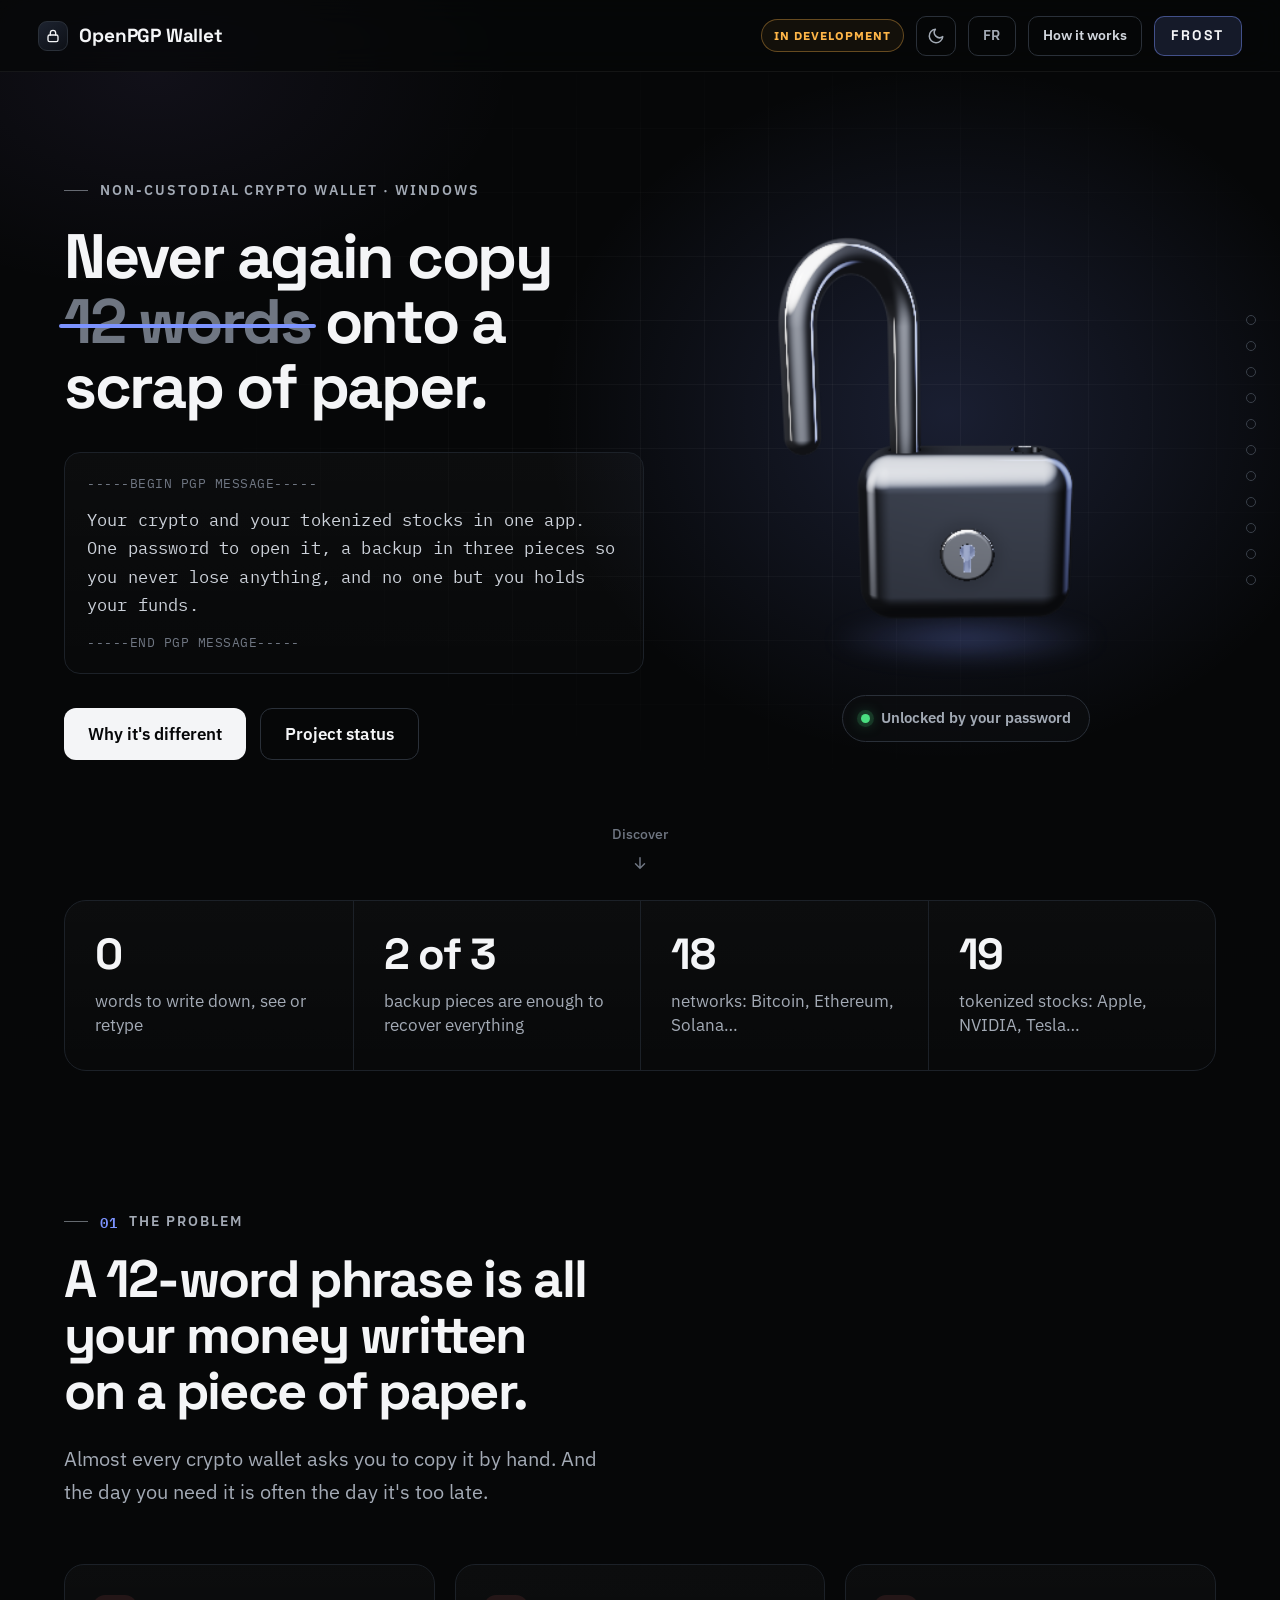
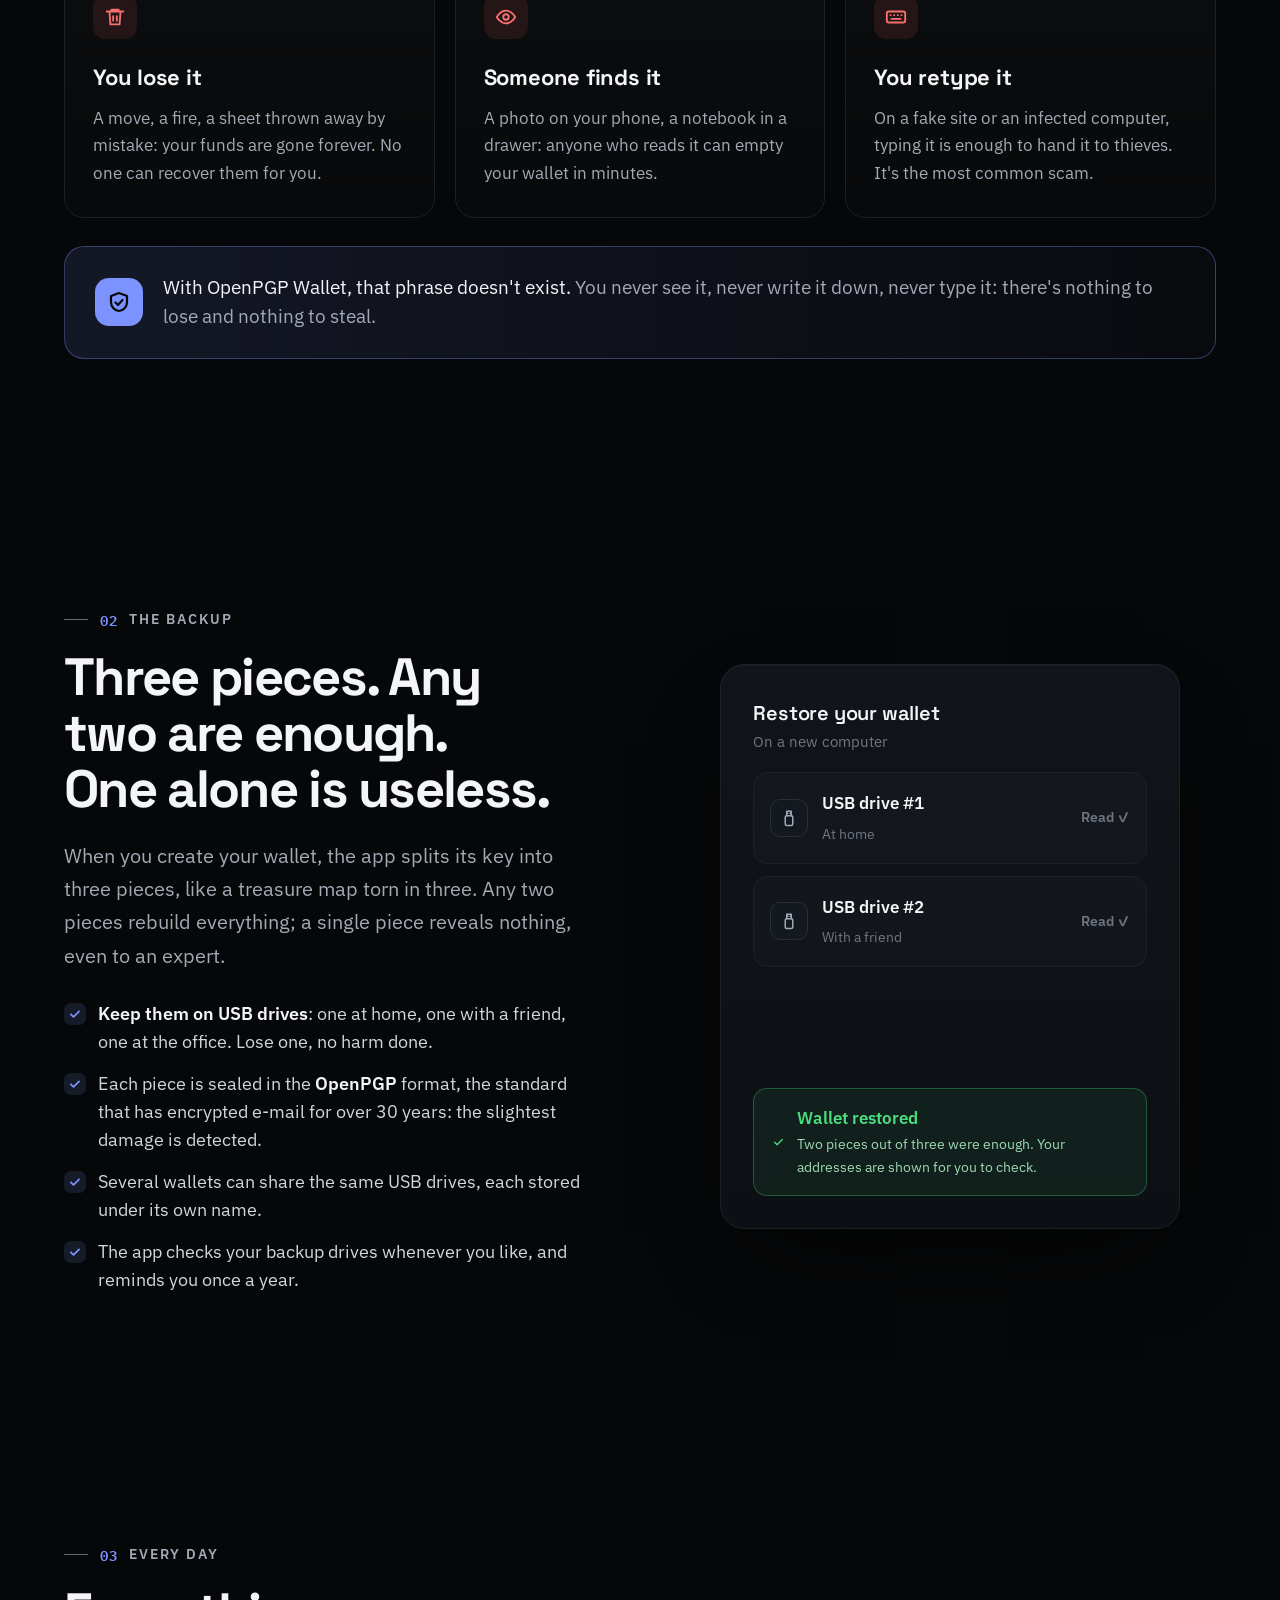
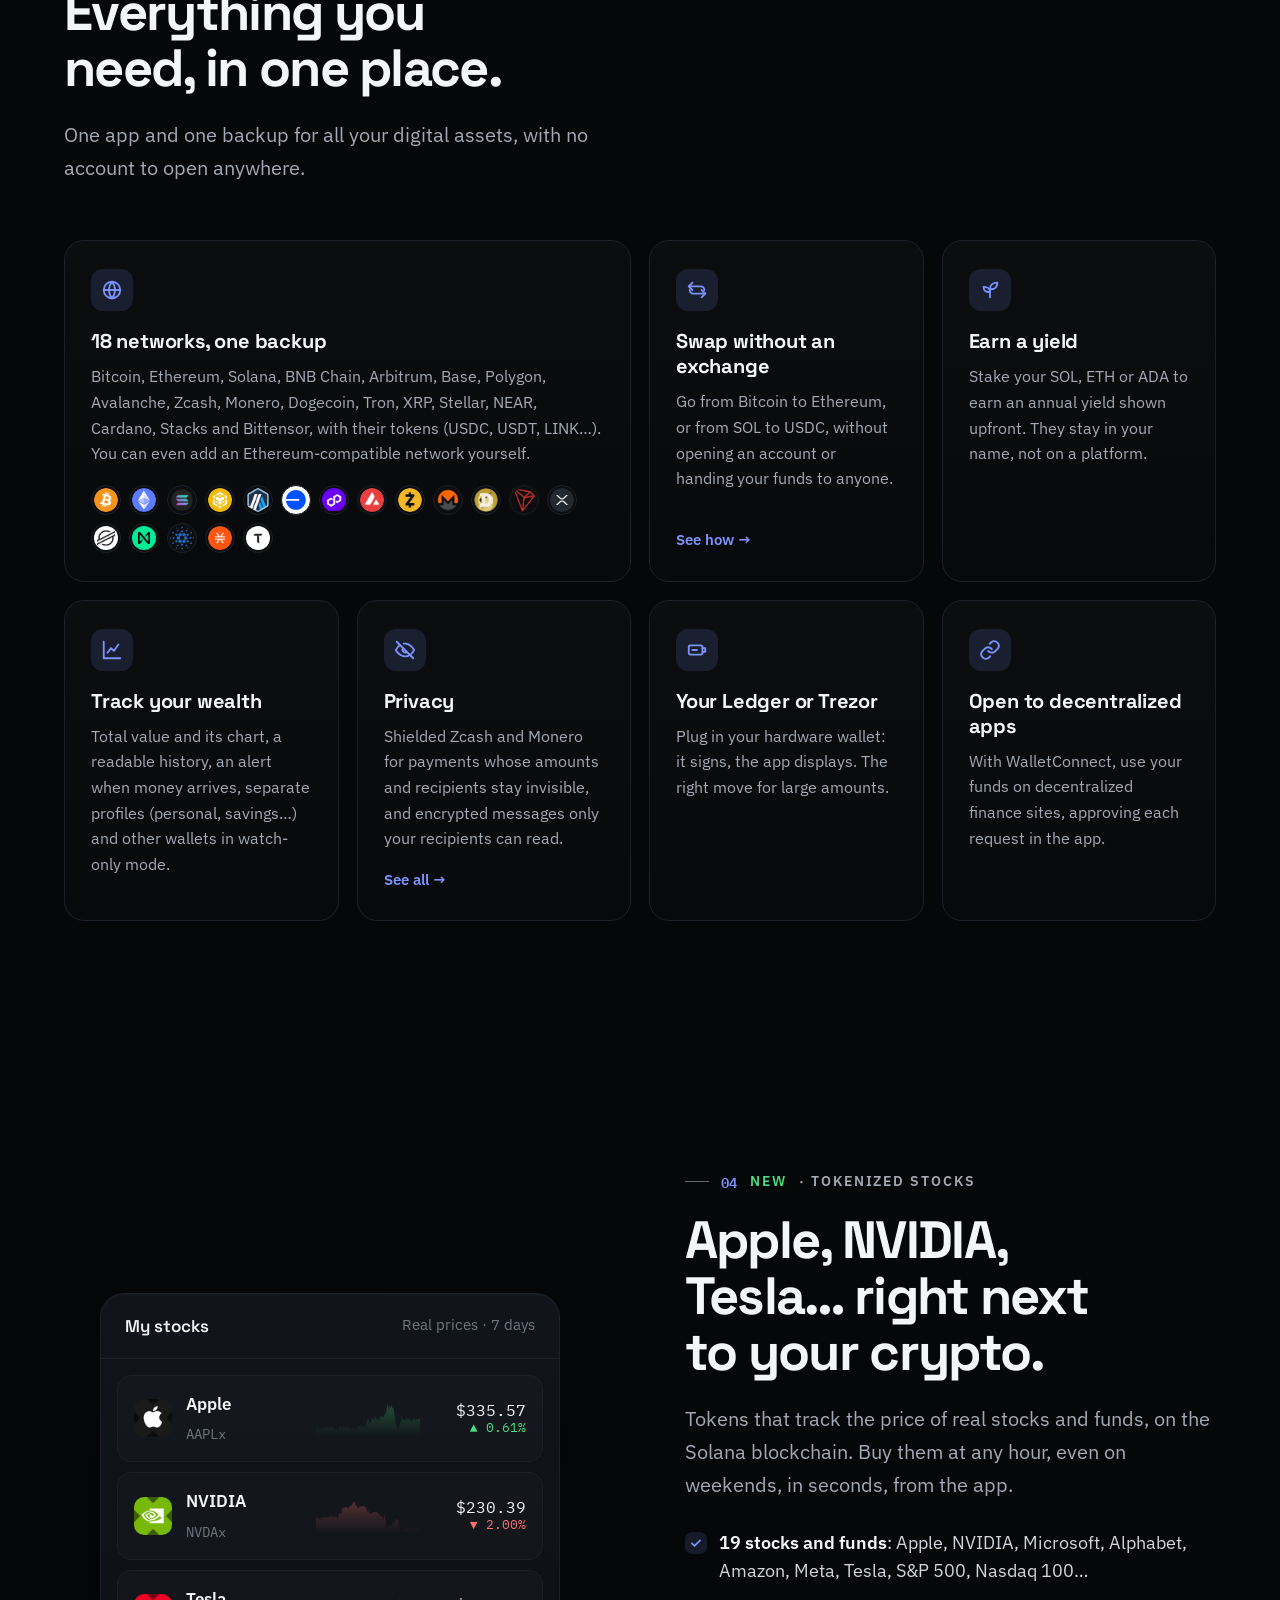
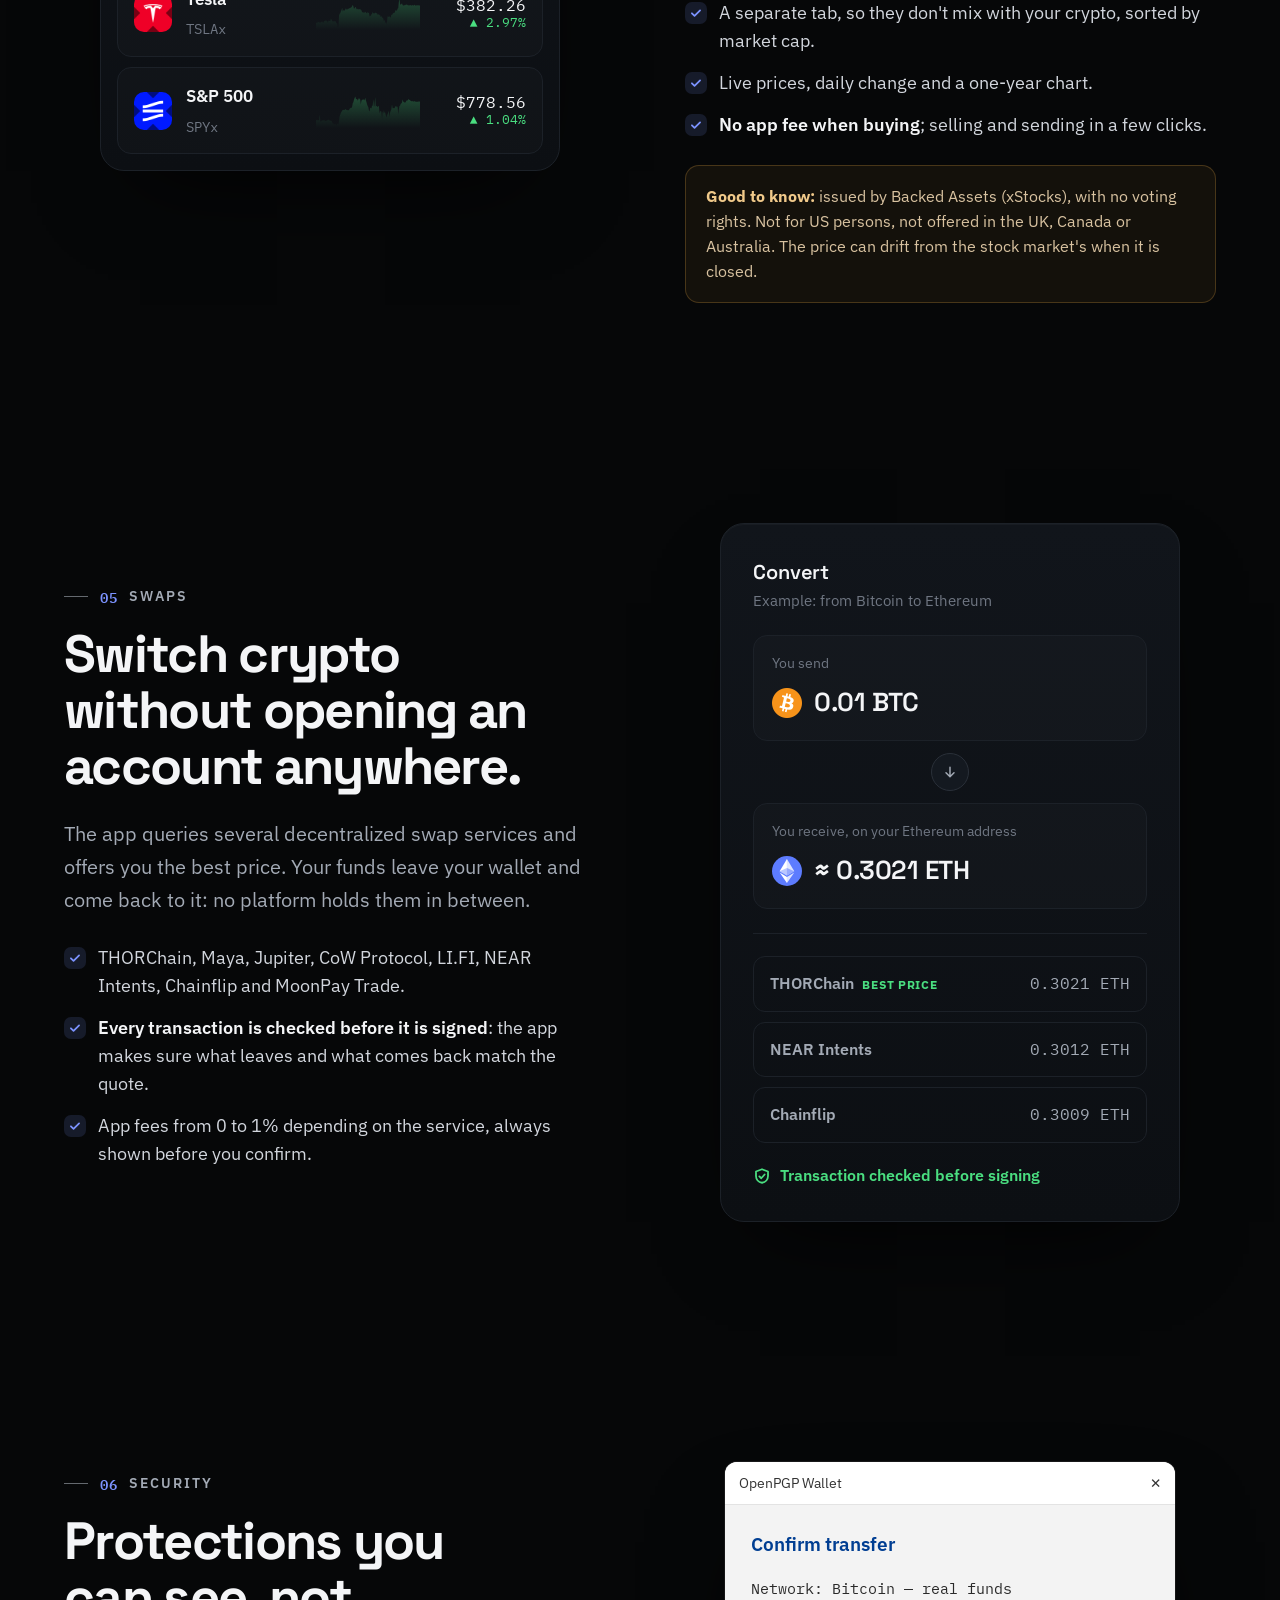
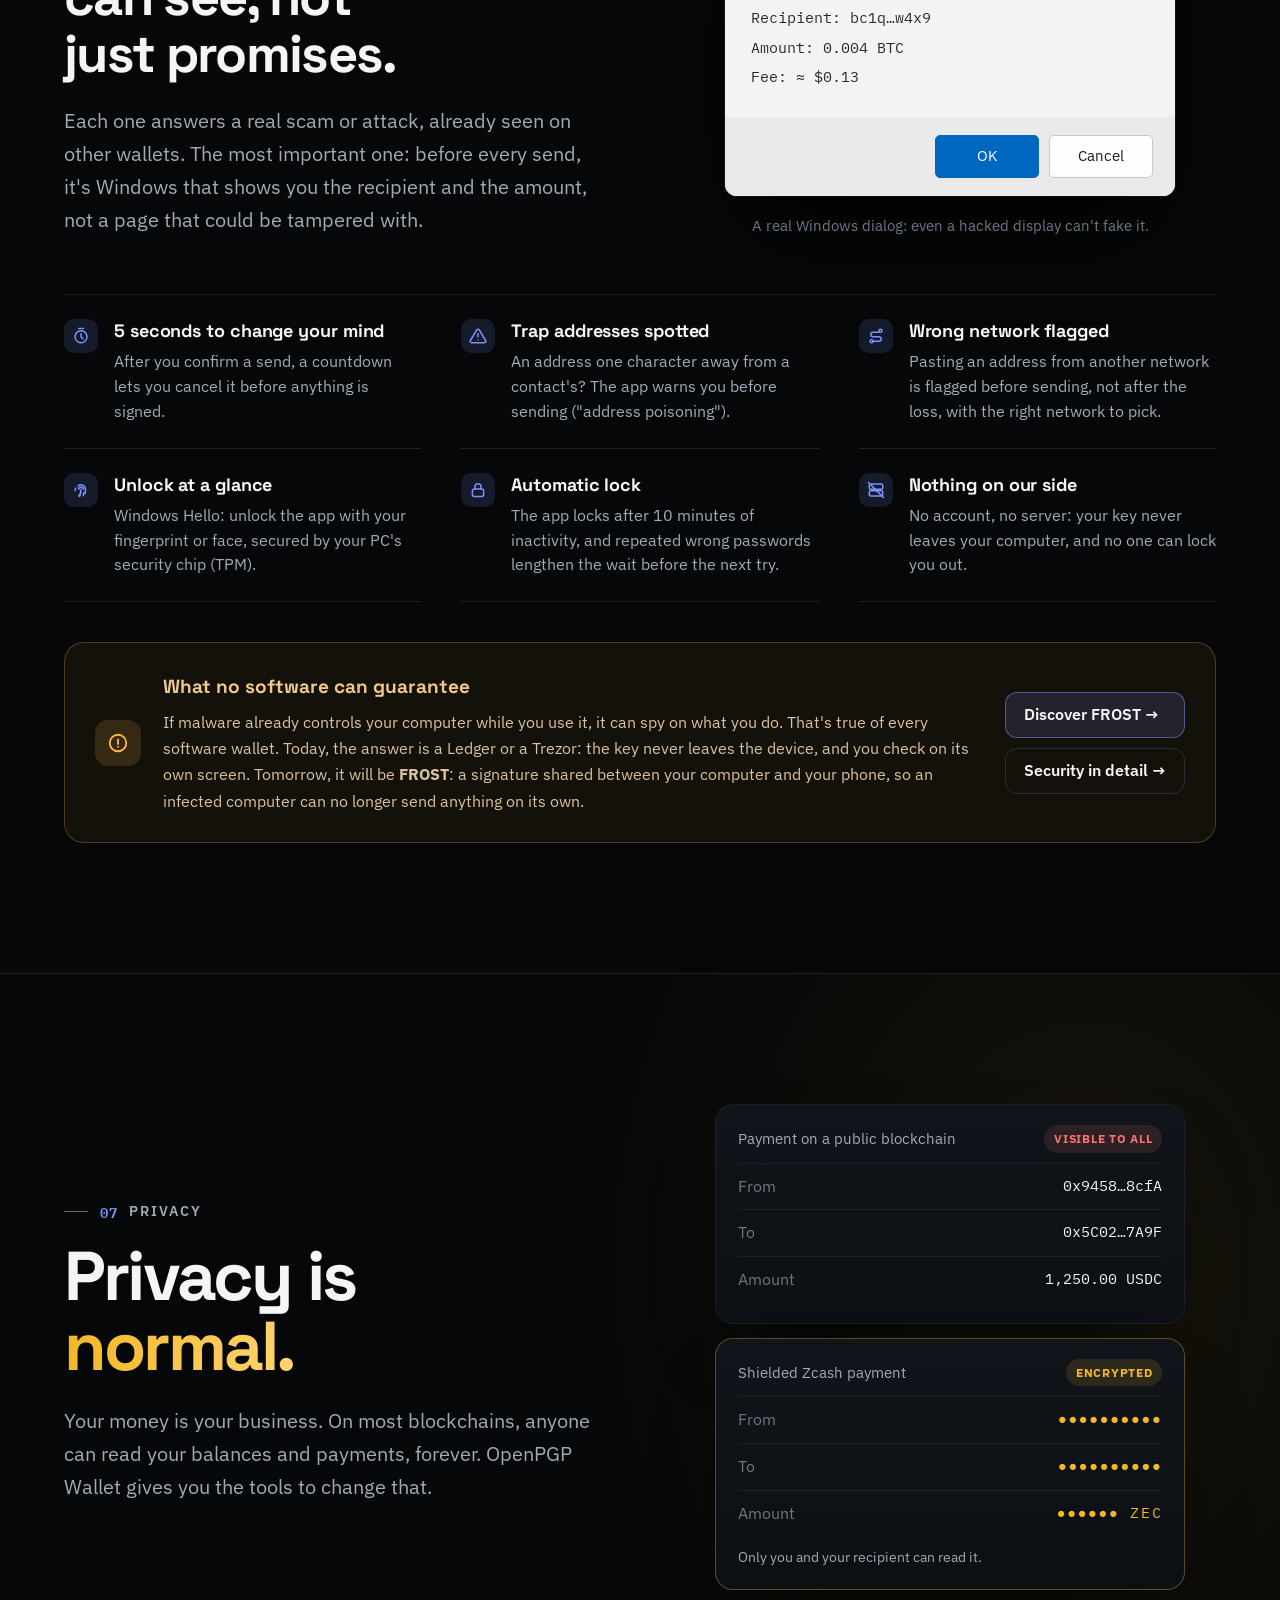
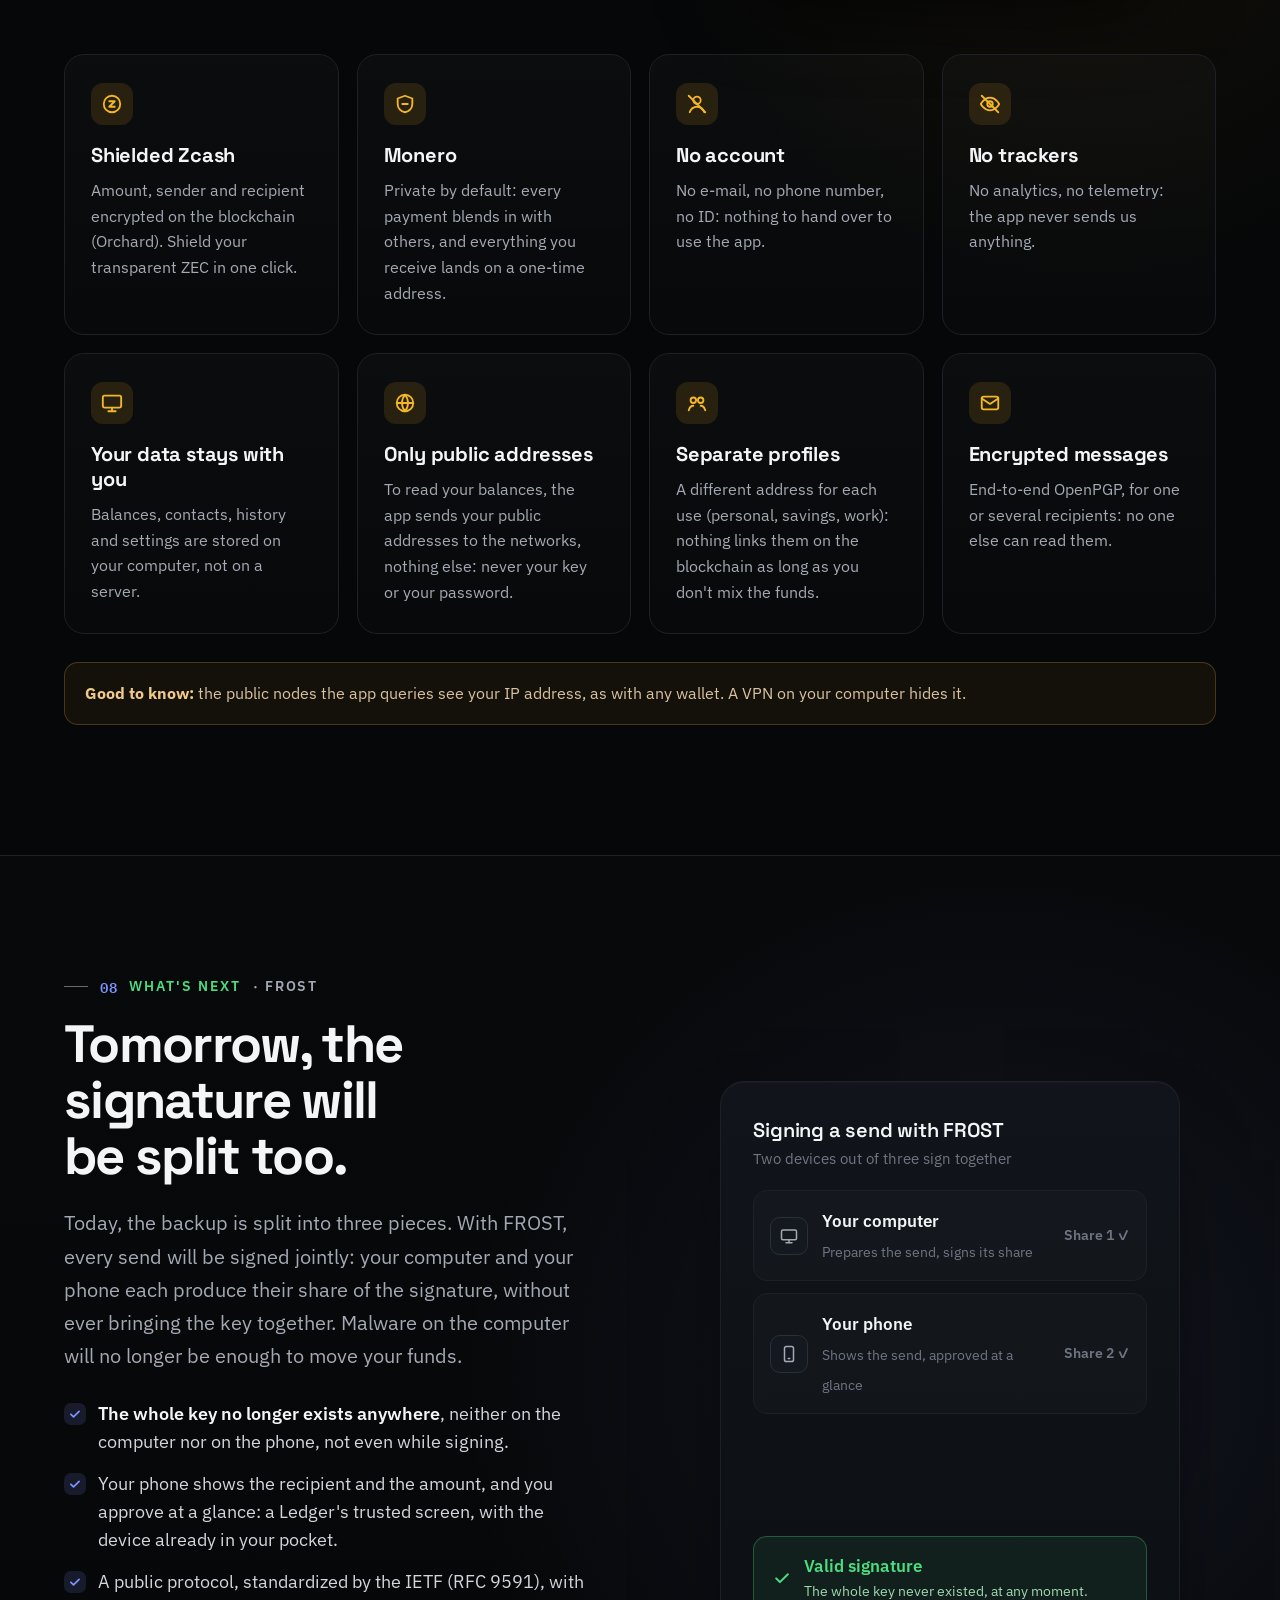
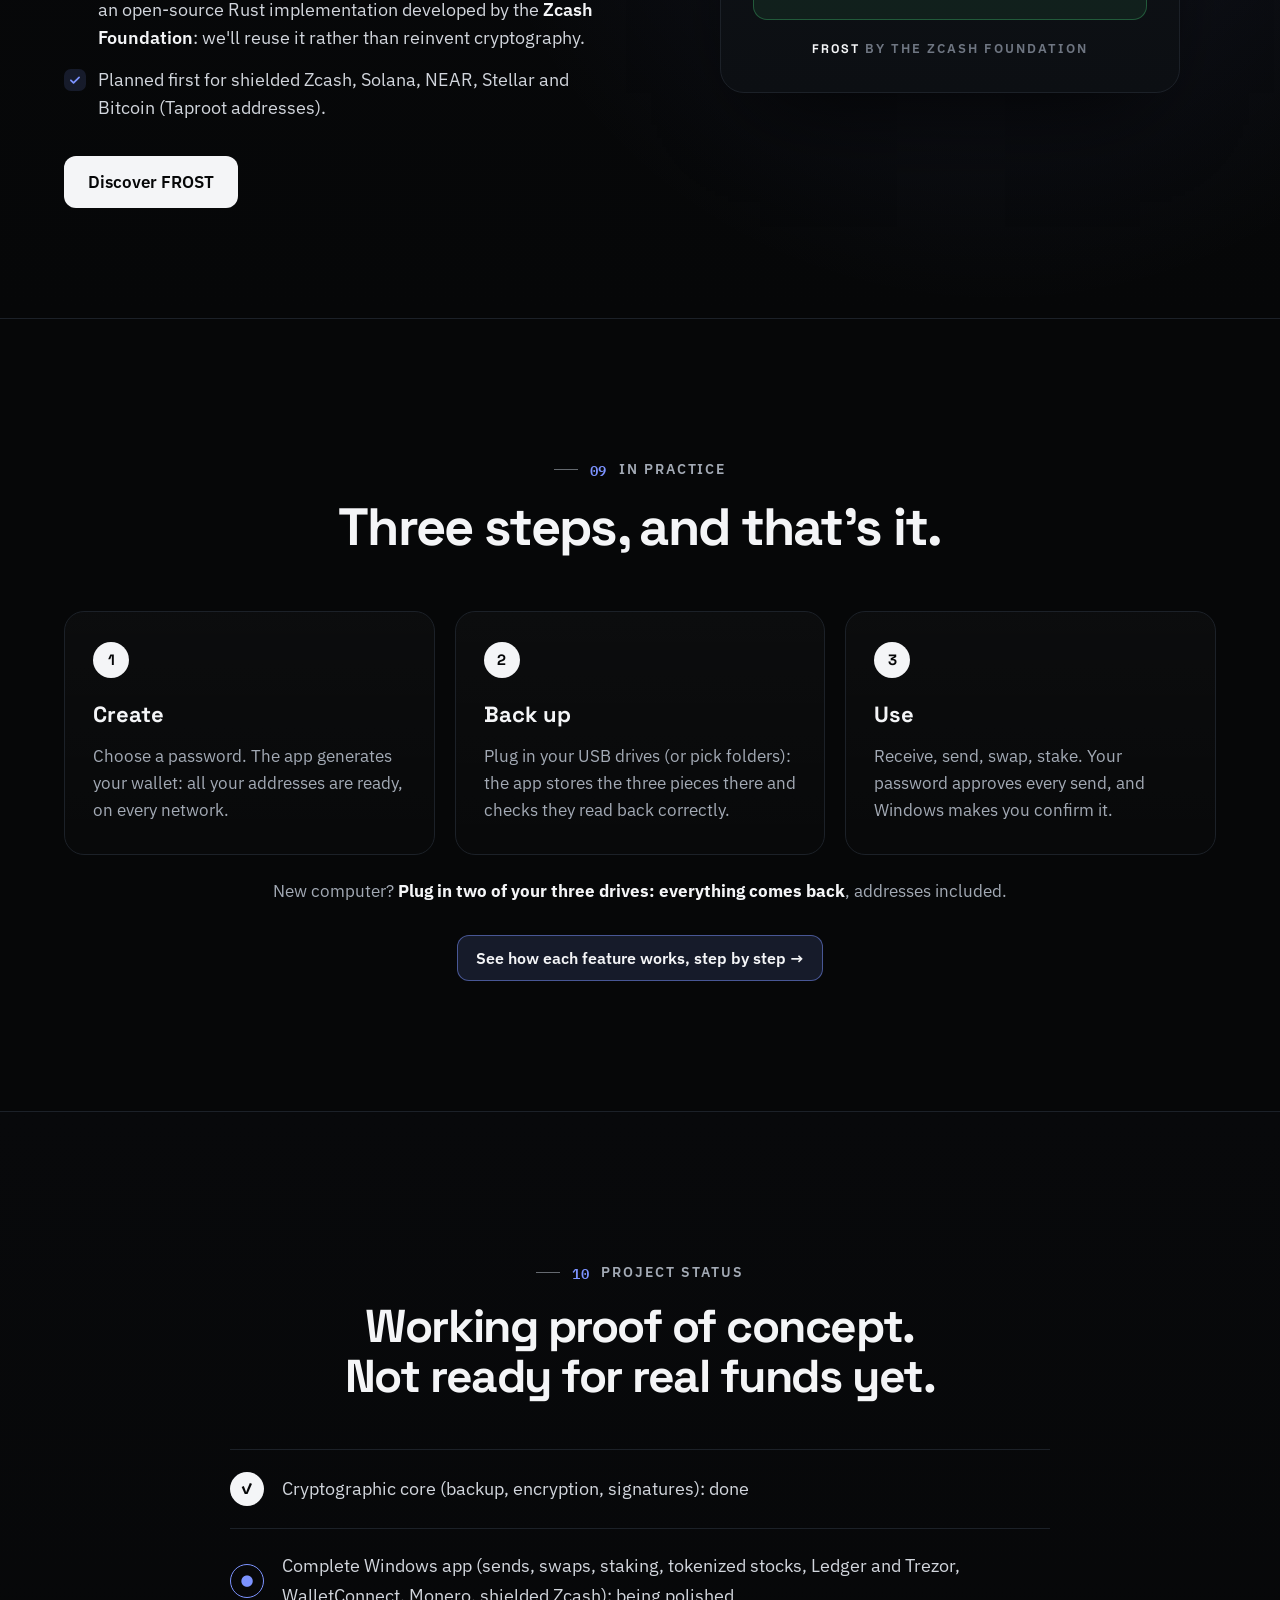
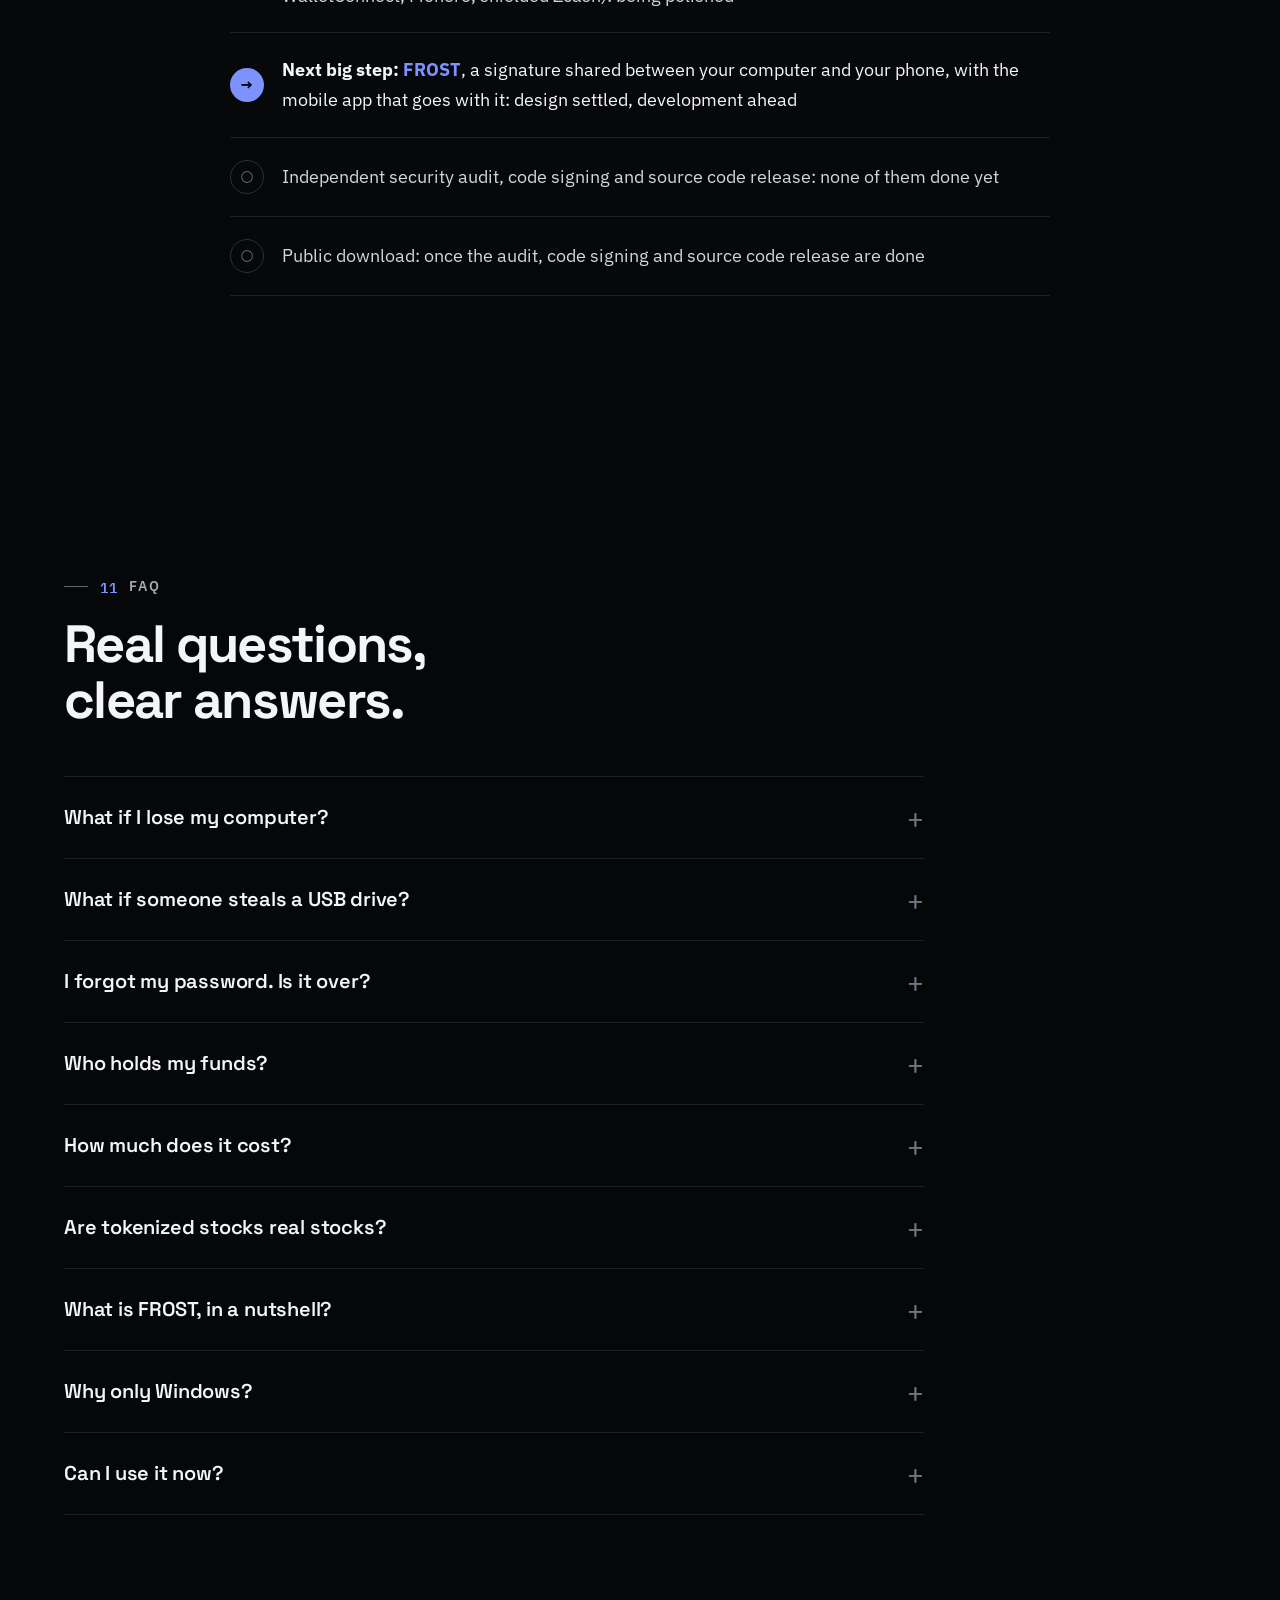
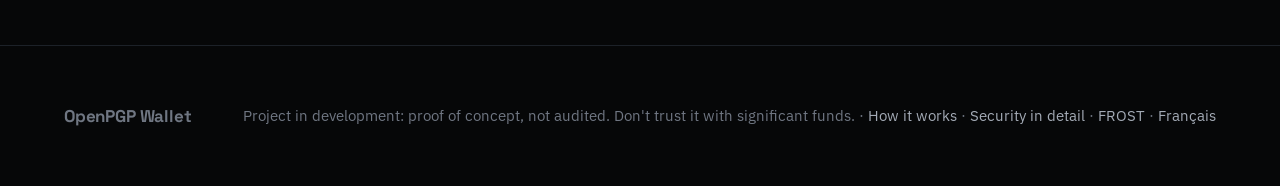
==== en.html @ 3c8a3f7e "Mode d'emploi en vidéos (français et anglais), page FROST aux couleurs de Zcash, relecture du site -" ====
<!DOCTYPE html>
<html lang="en">
<head>
<meta charset="utf-8">
<meta name="viewport" content="width=device-width, initial-scale=1.0">
<script>try { if (localStorage.getItem("openpgp-site-theme") === "light") document.documentElement.dataset.theme = "light"; } catch (e) {}</script>
<title>OpenPGP Wallet — your crypto and stocks, without a recovery phrase</title>
<meta name="description" content="Non-custodial crypto wallet for Windows: 18 networks, tokenized stocks, swaps and staking, with no 12-word phrase to write down. A backup in three pieces, any two of which are enough. Project in development.">
<link rel="icon" type="image/svg+xml" href="assets/favicon.svg">
<link rel="icon" type="image/png" sizes="32x32" href="assets/favicon-32.png">
<link rel="apple-touch-icon" href="assets/apple-touch-icon.png">
<link rel="alternate" hreflang="fr" href="index.html">
<link rel="alternate" hreflang="en" href="en.html">
<link rel="preconnect" href="https://fonts.googleapis.com">
<link rel="preconnect" href="https://fonts.gstatic.com" crossorigin>
<link href="https://fonts.googleapis.com/css2?family=Space+Grotesk:wght@500;600;700&family=IBM+Plex+Sans:wght@400;500;600&family=IBM+Plex+Mono:wght@400;500&display=swap" rel="stylesheet">
<link rel="stylesheet" href="assets/site.css">
</head>
<body>

<header class="nav">
  <a class="brand" href="#top" aria-label="OpenPGP Wallet, top of page">
    <span class="brand-mark" aria-hidden="true">
      <svg width="16" height="16" viewBox="0 0 24 24" fill="none" stroke="#f4f5f7" stroke-width="2" stroke-linecap="round"><rect x="4.5" y="10.5" width="15" height="10" rx="2.5"/><path d="M8 10.5V7.5a4 4 0 0 1 8 0v3"/></svg>
    </span>
    OpenPGP Wallet
  </a>
  <nav class="nav-links" aria-label="Sections">
    <a href="#sec-why">Why</a>
    <a href="#sec-backup">Backup</a>
    <a href="#sec-features">Features</a>
    <a href="#sec-stocks">Stocks</a>
    <a href="#sec-swap">Swaps</a>
    <a href="#sec-security">Security</a>
    <a href="#sec-privacy">Privacy</a>
    <a href="#sec-frost" class="nav-frost">FROST</a>
    <a href="#sec-status">Project</a>
    <a href="#sec-faq">FAQ</a>
  </nav>
  <div class="nav-actions">
    <span class="badge-private">IN DEVELOPMENT</span>
    <button class="theme-toggle" type="button" id="theme-toggle" data-to-light="Switch to light theme" data-to-dark="Switch to dark theme" aria-label="Switch to light theme" title="Switch to light theme">
      <svg class="moon" width="18" height="18" viewBox="0 0 24 24" fill="none" stroke="currentColor" stroke-width="2" stroke-linecap="round" stroke-linejoin="round" aria-hidden="true"><path d="M21 12.8A9 9 0 1 1 11.2 3a7 7 0 0 0 9.8 9.8z"/></svg>
      <svg class="sun" width="18" height="18" viewBox="0 0 24 24" fill="none" stroke="currentColor" stroke-width="2" stroke-linecap="round" aria-hidden="true"><circle cx="12" cy="12" r="4"/><path d="M12 2v2M12 20v2M4.9 4.9l1.4 1.4M17.7 17.7l1.4 1.4M2 12h2M20 12h2M4.9 19.1l1.4-1.4M17.7 6.3l1.4-1.4"/></svg>
    </button>
    <a class="lang-switch" href="index.html" hreflang="fr" lang="fr" aria-label="Version française">FR</a>
    <a class="guide-link" href="how-it-works.html">How it works</a>
    <a class="frost-link" href="frost-en.html">FROST</a>
  </div>
</header>

<nav class="dots" aria-label="Section navigation">
  <a class="dot" href="#sec-why" title="Why" aria-label="Why"></a>
  <a class="dot" href="#sec-backup" title="Backup" aria-label="Backup"></a>
  <a class="dot" href="#sec-features" title="Features" aria-label="Features"></a>
  <a class="dot" href="#sec-stocks" title="Tokenized stocks" aria-label="Tokenized stocks"></a>
  <a class="dot" href="#sec-swap" title="Swaps" aria-label="Swaps"></a>
  <a class="dot" href="#sec-security" title="Security" aria-label="Security"></a>
  <a class="dot" href="#sec-privacy" title="Privacy" aria-label="Privacy"></a>
  <a class="dot" href="#sec-frost" title="FROST, what's next" aria-label="FROST, what's next"></a>
  <a class="dot" href="#sec-how" title="In practice" aria-label="In practice"></a>
  <a class="dot" href="#sec-status" title="Project status" aria-label="Project status"></a>
  <a class="dot" href="#sec-faq" title="FAQ" aria-label="FAQ"></a>
</nav>

<main id="top">

  <!-- ===== Hero: 3D padlock (WebGL, rendered by assets/site.js) ===== -->
  <section class="hero">
    <div class="hero-grid" aria-hidden="true"></div>
    <div class="hero-inner">
      <div class="hero-copy">
        <span class="eyebrow">Non-custodial crypto wallet · Windows</span>
        <h1>Never again copy <span class="strike">12 words</span> onto a scrap of paper.</h1>
        <div class="pgp">
          <div class="pgp-armor" aria-hidden="true">-----BEGIN PGP MESSAGE-----</div>
          <p id="hero-decrypt-text" class="pgp-text">Your crypto and your tokenized stocks in one app. One password to open it, a backup in three pieces so you never lose anything, and no one but you holds your funds.</p>
          <div class="pgp-armor" aria-hidden="true">-----END PGP MESSAGE-----</div>
        </div>
        <div class="cta">
          <a class="btn btn-primary" href="#sec-why">Why it's different</a>
          <a class="btn btn-ghost" href="#sec-status">Project status</a>
        </div>
      </div>

      <div class="hero-visual">
        <div class="lock-stage" id="lock-stage">
          <div class="lock-floor" aria-hidden="true"></div>
          <canvas id="lock-canvas" aria-hidden="true"></canvas>
          <!-- Without WebGL: drawn padlock, same materials. -->
          <svg class="lock-fallback" viewBox="0 0 200 200" aria-hidden="true">
            <defs>
              <linearGradient id="fb-body" x1="0" y1="0" x2="1" y2="1"><stop offset="0" stop-color="#5b6170"/><stop offset="0.45" stop-color="#2a2f39"/><stop offset="1" stop-color="#14171c"/></linearGradient>
              <linearGradient id="fb-shackle" x1="0" y1="0" x2="1" y2="0"><stop offset="0" stop-color="#8e95a3"/><stop offset="0.35" stop-color="#f1f3f7"/><stop offset="0.6" stop-color="#9aa1ae"/><stop offset="1" stop-color="#d9dde5"/></linearGradient>
            </defs>
            <path d="M70 96V70a30 30 0 0 1 60 0v26" fill="none" stroke="url(#fb-shackle)" stroke-width="13" stroke-linecap="round"/>
            <rect x="46" y="92" width="108" height="84" rx="18" fill="url(#fb-body)" stroke="#3a404c"/>
            <rect x="58" y="104" width="84" height="60" rx="10" fill="none" stroke="#454b57" stroke-width="1"/>
            <circle cx="100" cy="128" r="7" fill="#05060a"/><rect x="97" y="130" width="6" height="16" rx="2" fill="#05060a"/>
            <circle cx="100" cy="128" r="3" fill="#7c93ff" opacity="0.8"/>
          </svg>
        </div>
        <div class="lock-status" id="lock-status" role="status" data-locked="Vault locked · OpenPGP-encrypted" data-open="Unlocked by your password">
          <span class="led" aria-hidden="true"></span>
          <span id="lock-status-text">Vault locked · OpenPGP-encrypted</span>
        </div>
      </div>
    </div>
    <a class="scroll-hint" href="#strip" aria-label="Scroll down">
      <span>Discover</span>
      <svg width="18" height="18" viewBox="0 0 24 24" fill="none" stroke="currentColor" stroke-width="2" stroke-linecap="round" aria-hidden="true"><path d="M12 5v13M6 13l6 6 6-6"/></svg>
    </a>
  </section>

  <!-- ===== Chiffres clés ===== -->
  <section class="strip" id="strip" aria-label="At a glance">
    <div class="strip-inner">
      <div class="stat"><div class="stat-k">0</div><div class="stat-l">words to write down, see or retype</div></div>
      <div class="stat"><div class="stat-k">2 of 3</div><div class="stat-l">backup pieces are enough to recover everything</div></div>
      <div class="stat"><div class="stat-k">18</div><div class="stat-l">networks: Bitcoin, Ethereum, Solana…</div></div>
      <div class="stat"><div class="stat-k">19</div><div class="stat-l">tokenized stocks: Apple, NVIDIA, Tesla…</div></div>
    </div>
  </section>

  <!-- ===== 01 — Le problème ===== -->
  <section class="section" id="sec-why">
    <div class="section-inner">
      <div class="section-head">
        <span class="eyebrow"><span class="num">01</span> The problem</span>
        <h2>A 12-word phrase is all your money written on a piece of paper.</h2>
        <p class="lead">Almost every crypto wallet asks you to copy it by hand. And the day you need it is often the day it's too late.</p>
      </div>
      <div class="problems">
        <div class="problem reveal" style="--d: 0.05s">
          <span class="problem-icon" aria-hidden="true"><svg width="22" height="22" viewBox="0 0 24 24" fill="none" stroke="currentColor" stroke-width="2" stroke-linecap="round" stroke-linejoin="round"><path d="M3 6h18M8 6V4h8v2M6 6l1 14h10l1-14"/><path d="M10 11v5M14 11v5"/></svg></span>
          <h3>You lose it</h3>
          <p>A move, a fire, a sheet thrown away by mistake: your funds are gone forever. No one can recover them for you.</p>
        </div>
        <div class="problem reveal" style="--d: 0.15s">
          <span class="problem-icon" aria-hidden="true"><svg width="22" height="22" viewBox="0 0 24 24" fill="none" stroke="currentColor" stroke-width="2" stroke-linecap="round" stroke-linejoin="round"><path d="M2 12s3.5-7 10-7 10 7 10 7-3.5 7-10 7S2 12 2 12z"/><circle cx="12" cy="12" r="3"/></svg></span>
          <h3>Someone finds it</h3>
          <p>A photo on your phone, a notebook in a drawer: anyone who reads it can empty your wallet in minutes.</p>
        </div>
        <div class="problem reveal" style="--d: 0.25s">
          <span class="problem-icon" aria-hidden="true"><svg width="22" height="22" viewBox="0 0 24 24" fill="none" stroke="currentColor" stroke-width="2" stroke-linecap="round" stroke-linejoin="round"><rect x="2" y="6" width="20" height="12" rx="2"/><path d="M6 10h.01M10 10h.01M14 10h.01M18 10h.01M7 14h10"/></svg></span>
          <h3>You retype it</h3>
          <p>On a fake site or an infected computer, typing it is enough to hand it to thieves. It's the most common scam.</p>
        </div>
      </div>
      <div class="answer reveal" style="--d: 0.35s">
        <span class="answer-icon" aria-hidden="true"><svg width="24" height="24" viewBox="0 0 24 24" fill="none" stroke="currentColor" stroke-width="2.2" stroke-linecap="round" stroke-linejoin="round"><path d="M12 3l8 3v6c0 4.5-3.2 8.3-8 9-4.8-.7-8-4.5-8-9V6z"/><path d="M8.5 12.5l2.5 2.5 4.5-5"/></svg></span>
        <p>With OpenPGP Wallet, that phrase doesn't exist. <span>You never see it, never write it down, never type it: there's nothing to lose and nothing to steal.</span></p>
      </div>
    </div>
  </section>

  <!-- ===== 02 — La sauvegarde ===== -->
  <section class="feature" id="sec-backup">
    <div class="feature-inner">
      <div class="feature-copy">
        <span class="eyebrow"><span class="num">02</span> The backup</span>
        <h2>Three pieces. Any two are enough. One alone is useless.</h2>
        <p class="lead">When you create your wallet, the app splits its key into three pieces, like a treasure map torn in three. Any two pieces rebuild everything; a single piece reveals nothing, even to an expert.</p>
        <ul class="ticks">
          <li><strong>Keep them on USB drives</strong>: one at home, one with a friend, one at the office. Lose one, no harm done.</li>
          <li>Each piece is sealed in the <strong>OpenPGP</strong> format, the standard that has encrypted e-mail for over 30 years: the slightest damage is detected.</li>
          <li>Several wallets can share the same USB drives, each stored under its own name.</li>
          <li>The app checks your backup drives whenever you like, and reminds you once a year.</li>
        </ul>
      </div>
      <div class="feature-visual">
        <div class="panel">
          <div class="panel-title">Restore your wallet</div>
          <div class="panel-label">On a new computer</div>
          <div class="keys">
            <div class="key read reveal" style="--d: 0.1s">
              <span class="key-icon" aria-hidden="true"><svg width="18" height="18" viewBox="0 0 24 24" fill="none" stroke="currentColor" stroke-width="2" stroke-linecap="round" stroke-linejoin="round"><rect x="7" y="9" width="10" height="13" rx="2"/><path d="M9 9V3h6v6M10.5 5.5h.01M13.5 5.5h.01"/></svg></span>
              <span><span class="key-name">USB drive #1</span><br><span class="key-where">At home</span></span>
              <span class="key-state">Read ✓</span>
            </div>
            <div class="key read reveal" style="--d: 0.45s">
              <span class="key-icon" aria-hidden="true"><svg width="18" height="18" viewBox="0 0 24 24" fill="none" stroke="currentColor" stroke-width="2" stroke-linecap="round" stroke-linejoin="round"><rect x="7" y="9" width="10" height="13" rx="2"/><path d="M9 9V3h6v6M10.5 5.5h.01M13.5 5.5h.01"/></svg></span>
              <span><span class="key-name">USB drive #2</span><br><span class="key-where">With a friend</span></span>
              <span class="key-state">Read ✓</span>
            </div>
            <div class="key lost reveal" style="--d: 0.8s">
              <span class="key-icon" aria-hidden="true"><svg width="18" height="18" viewBox="0 0 24 24" fill="none" stroke="currentColor" stroke-width="2" stroke-linecap="round" stroke-linejoin="round"><rect x="7" y="9" width="10" height="13" rx="2"/><path d="M9 9V3h6v6M10.5 5.5h.01M13.5 5.5h.01"/></svg></span>
              <span><span class="key-name">USB drive #3</span><br><span class="key-where">At the office</span></span>
              <span class="key-state">Lost</span>
            </div>
          </div>
          <div class="restored reveal" style="--d: 1.15s">
            <svg width="20" height="20" viewBox="0 0 24 24" fill="none" stroke="currentColor" stroke-width="2.4" stroke-linecap="round" stroke-linejoin="round" aria-hidden="true"><path d="M5 12.5l4.5 4.5L19 7.5"/></svg>
            <span>Wallet restored<small>Two pieces out of three were enough. Your addresses are shown for you to check.</small></span>
          </div>
        </div>
      </div>
    </div>
  </section>

  <!-- ===== 03 — Au quotidien ===== -->
  <section class="section" id="sec-features">
    <div class="section-inner">
      <div class="section-head">
        <span class="eyebrow"><span class="num">03</span> Every day</span>
        <h2>Everything you need, in one place.</h2>
        <p class="lead">One app and one backup for all your digital assets, with no account to open anywhere.</p>
      </div>
      <div class="cards">
        <div class="card wide reveal" style="--d: 0.05s">
          <span class="card-icon" aria-hidden="true"><svg width="22" height="22" viewBox="0 0 24 24" fill="none" stroke="currentColor" stroke-width="2" stroke-linecap="round" stroke-linejoin="round"><circle cx="12" cy="12" r="9"/><path d="M3 12h18M12 3a14 14 0 0 1 0 18M12 3a14 14 0 0 0 0 18"/></svg></span>
          <h3>18 networks, one backup</h3>
          <p>Bitcoin, Ethereum, Solana, BNB Chain, Arbitrum, Base, Polygon, Avalanche, Zcash, Monero, Dogecoin, Tron, XRP, Stellar, NEAR, Cardano, Stacks and Bittensor, with their tokens (USDC, USDT, LINK…). You can even add an Ethereum-compatible network yourself.</p>
          <div class="logos" aria-hidden="true">
            <img src="assets/btc.webp" alt=""><img src="assets/eth.svg" alt=""><img src="assets/sol-mark.png" alt=""><img src="assets/bnb.png" alt=""><img src="assets/arb.jpg" alt=""><span class="logo-base"><svg viewBox="0 0 111 111"><path fill="#0052FF" d="M54.921 110.034C85.359 110.034 110.034 85.402 110.034 55.017C110.034 24.6319 85.359 0 54.921 0C26.0432 0 2.35281 22.1714 0 50.3923H72.8467V59.6416H3.9565e-07C2.35281 87.8625 26.0432 110.034 54.921 110.034Z"/></svg></span><img src="assets/pol.png" alt=""><img src="assets/avax.png" alt=""><img src="assets/zec.png" alt=""><img src="assets/xmr.png" alt=""><img src="assets/doge.png" alt=""><img src="assets/trx.png" alt=""><img src="assets/xrp.svg" alt=""><img src="assets/xlm.jpg" alt=""><img src="assets/near.jpg" alt=""><img src="assets/ada.png" alt=""><img src="assets/stx.png" alt=""><img src="assets/tao.jpg" alt="">
          </div>
        </div>
        <div class="card reveal" style="--d: 0.12s">
          <span class="card-icon" aria-hidden="true"><svg width="22" height="22" viewBox="0 0 24 24" fill="none" stroke="currentColor" stroke-width="2" stroke-linecap="round" stroke-linejoin="round"><path d="M7 4L3 8l4 4"/><path d="M3 8h13a4 4 0 0 1 4 4"/><path d="M17 20l4-4-4-4"/><path d="M21 16H8a4 4 0 0 1-4-4"/></svg></span>
          <h3>Swap without an exchange</h3>
          <p>Go from Bitcoin to Ethereum, or from SOL to USDC, without opening an account or handing your funds to anyone.</p>
          <a class="more" href="#sec-swap">See how →</a>
        </div>
        <div class="card reveal" style="--d: 0.19s">
          <span class="card-icon" aria-hidden="true"><svg width="22" height="22" viewBox="0 0 24 24" fill="none" stroke="currentColor" stroke-width="2" stroke-linecap="round" stroke-linejoin="round"><path d="M12 20V11"/><path d="M12 11c0-4 3-7 8-7 0 5-3 8-8 7z"/><path d="M12 14c0-3-2.5-5.5-7-5.5 0 4 2.5 6.5 7 5.5z"/></svg></span>
          <h3>Earn a yield</h3>
          <p>Stake your SOL, ETH or ADA to earn an annual yield shown upfront. They stay in your name, not on a platform.</p>
        </div>
        <div class="card reveal" style="--d: 0.26s">
          <span class="card-icon" aria-hidden="true"><svg width="22" height="22" viewBox="0 0 24 24" fill="none" stroke="currentColor" stroke-width="2" stroke-linecap="round" stroke-linejoin="round"><path d="M3 3v18h18"/><path d="M7 15l4-5 3 3 5-7"/></svg></span>
          <h3>Track your wealth</h3>
          <p>Total value and its chart, a readable history, an alert when money arrives, separate profiles (personal, savings…) and other wallets in watch-only mode.</p>
        </div>
        <div class="card reveal" style="--d: 0.33s">
          <span class="card-icon" aria-hidden="true"><svg width="22" height="22" viewBox="0 0 24 24" fill="none" stroke="currentColor" stroke-width="2" stroke-linecap="round" stroke-linejoin="round"><path d="M3 3l18 18"/><path d="M10.6 5.1A10.9 10.9 0 0 1 12 5c6.5 0 10 7 10 7a17.6 17.6 0 0 1-3.2 4.2M6.6 6.6C3.9 8.4 2 12 2 12s3.5 7 10 7a10 10 0 0 0 5.4-1.6"/><path d="M9.9 9.9a3 3 0 0 0 4.2 4.2"/></svg></span>
          <h3>Privacy</h3>
          <p>Shielded Zcash and Monero for payments whose amounts and recipients stay invisible, and encrypted messages only your recipients can read.</p>
          <a class="more" href="#sec-privacy">See all →</a>
        </div>
        <div class="card reveal" style="--d: 0.4s">
          <span class="card-icon" aria-hidden="true"><svg width="22" height="22" viewBox="0 0 24 24" fill="none" stroke="currentColor" stroke-width="2" stroke-linecap="round" stroke-linejoin="round"><rect x="3" y="7" width="15" height="10" rx="2"/><path d="M18 10h3v4h-3M7 12h5"/></svg></span>
          <h3>Your Ledger or Trezor</h3>
          <p>Plug in your hardware wallet: it signs, the app displays. The right move for large amounts.</p>
        </div>
        <div class="card reveal" style="--d: 0.47s">
          <span class="card-icon" aria-hidden="true"><svg width="22" height="22" viewBox="0 0 24 24" fill="none" stroke="currentColor" stroke-width="2" stroke-linecap="round" stroke-linejoin="round"><path d="M10 13a5 5 0 0 0 7.5.5l3-3a5 5 0 0 0-7-7l-1.7 1.7"/><path d="M14 11a5 5 0 0 0-7.5-.5l-3 3a5 5 0 0 0 7 7l1.7-1.7"/></svg></span>
          <h3>Open to decentralized apps</h3>
          <p>With WalletConnect, use your funds on decentralized finance sites, approving each request in the app.</p>
        </div>
      </div>
    </div>
  </section>

  <!-- ===== 04 — Actions tokenisées ===== -->
  <section class="feature reverse" id="sec-stocks">
    <div class="feature-inner">
      <div class="feature-copy">
        <span class="eyebrow"><span class="num">04</span> <span class="new">New</span> · Tokenized stocks</span>
        <h2>Apple, NVIDIA, Tesla… right next to your crypto.</h2>
        <p class="lead">Tokens that track the price of real stocks and funds, on the Solana blockchain. Buy them at any hour, even on weekends, in seconds, from the app.</p>
        <ul class="ticks">
          <li><strong>19 stocks and funds</strong>: Apple, NVIDIA, Microsoft, Alphabet, Amazon, Meta, Tesla, S&amp;P 500, Nasdaq 100…</li>
          <li>A separate tab, so they don't mix with your crypto, sorted by market cap.</li>
          <li>Live prices, daily change and a one-year chart.</li>
          <li><strong>No app fee when buying</strong>; selling and sending in a few clicks.</li>
        </ul>
        <p class="note"><strong>Good to know:</strong> issued by Backed Assets (xStocks), with no voting rights. Not for US persons, not offered in the UK, Canada or Australia. The price can drift from the stock market's when it is closed.</p>
      </div>
      <div class="feature-visual">
        <div class="panel list">
          <div class="panel-bar"><strong>My stocks</strong><span>Real prices · 7 days</span></div>
          <div class="rows">
            <div class="stock-row reveal" style="--d: 0.1s">
              <img class="stock-logo" src="assets/xstocks/aaplx.png" alt="">
              <span><span class="stock-name">Apple</span><br><span class="stock-sym">AAPLx</span></span>
              <svg class="spark up" viewBox="0 0 120 40" preserveAspectRatio="none" aria-hidden="true" style="--d: 0.2s"><defs><linearGradient id="spark-aaplx" x1="0" y1="0" x2="0" y2="1"><stop offset="0" class="spark-stop"/><stop offset="1" class="spark-stop end"/></linearGradient></defs><path class="area" d="M0.0 29.9 L0.7 32.5 L1.4 34.9 L2.2 29.1 L2.9 29.7 L3.6 32.9 L4.3 33.6 L5.0 33.5 L5.7 36.2 L6.5 30.5 L7.2 32.7 L7.9 31.1 L8.6 33.0 L9.3 33.6 L10.1 31.2 L10.8 30.2 L11.5 33.4 L12.2 31.0 L12.9 32.5 L13.7 30.8 L14.4 32.9 L15.1 32.1 L15.8 29.4 L16.5 32.0 L17.2 30.0 L18.0 28.9 L18.7 31.4 L19.4 30.0 L20.1 30.6 L20.8 33.2 L21.6 31.7 L22.3 33.3 L23.0 31.9 L23.7 34.2 L24.4 31.4 L25.1 33.1 L25.9 37.0 L26.6 28.1 L27.3 29.8 L28.0 31.6 L28.7 27.8 L29.5 32.1 L30.2 31.7 L30.9 33.1 L31.6 30.3 L32.3 29.5 L33.1 33.1 L33.8 27.8 L34.5 33.6 L35.2 33.1 L35.9 32.7 L36.6 29.8 L37.4 30.2 L38.1 32.6 L38.8 33.3 L39.5 32.8 L40.2 32.7 L41.0 33.2 L41.7 32.0 L42.4 33.2 L43.1 33.2 L43.8 36.8 L44.6 29.9 L45.3 32.9 L46.0 35.5 L46.7 34.2 L47.4 32.4 L48.1 30.5 L48.9 28.9 L49.6 28.5 L50.3 30.3 L51.0 30.3 L51.7 27.5 L52.5 32.7 L53.2 29.4 L53.9 32.9 L54.6 27.7 L55.3 32.7 L56.0 28.5 L56.8 30.3 L57.5 28.8 L58.2 25.9 L58.9 23.4 L59.6 21.6 L60.4 20.6 L61.1 24.0 L61.8 28.6 L62.5 25.1 L63.2 24.0 L64.0 21.2 L64.7 20.3 L65.4 20.4 L66.1 21.3 L66.8 22.2 L67.5 22.9 L68.3 18.7 L69.0 19.2 L69.7 21.7 L70.4 21.7 L71.1 22.2 L71.9 20.8 L72.6 22.7 L73.3 23.8 L74.0 17.9 L74.7 18.4 L75.4 18.1 L76.2 19.6 L76.9 18.3 L77.6 20.1 L78.3 16.3 L79.0 16.3 L79.8 16.7 L80.5 11.8 L81.2 13.8 L81.9 3.0 L82.6 6.6 L83.4 6.5 L84.1 12.1 L84.8 4.8 L85.5 8.0 L86.2 8.0 L86.9 4.8 L87.7 6.9 L88.4 8.3 L89.1 8.6 L89.8 9.6 L90.5 17.4 L91.3 17.6 L92.0 28.0 L92.7 28.5 L93.4 27.6 L94.1 30.7 L94.9 34.8 L95.6 33.8 L96.3 29.1 L97.0 24.6 L97.7 23.6 L98.4 25.7 L99.2 15.7 L99.9 20.5 L100.6 22.6 L101.3 22.1 L102.0 22.7 L102.8 20.2 L103.5 23.1 L104.2 20.4 L104.9 19.7 L105.6 22.1 L106.3 21.9 L107.1 21.7 L107.8 19.7 L108.5 22.5 L109.2 22.8 L109.9 22.8 L110.7 22.9 L111.4 22.9 L112.1 20.6 L112.8 22.7 L113.5 19.7 L114.3 22.0 L115.0 22.0 L115.7 22.0 L116.4 21.0 L117.1 21.1 L117.8 21.0 L118.6 20.5 L119.3 20.3 L120.0 22.7 L120 40 L0 40 Z" fill="url(#spark-aaplx)"/><path class="line" d="M0.0 29.9 L0.7 32.5 L1.4 34.9 L2.2 29.1 L2.9 29.7 L3.6 32.9 L4.3 33.6 L5.0 33.5 L5.7 36.2 L6.5 30.5 L7.2 32.7 L7.9 31.1 L8.6 33.0 L9.3 33.6 L10.1 31.2 L10.8 30.2 L11.5 33.4 L12.2 31.0 L12.9 32.5 L13.7 30.8 L14.4 32.9 L15.1 32.1 L15.8 29.4 L16.5 32.0 L17.2 30.0 L18.0 28.9 L18.7 31.4 L19.4 30.0 L20.1 30.6 L20.8 33.2 L21.6 31.7 L22.3 33.3 L23.0 31.9 L23.7 34.2 L24.4 31.4 L25.1 33.1 L25.9 37.0 L26.6 28.1 L27.3 29.8 L28.0 31.6 L28.7 27.8 L29.5 32.1 L30.2 31.7 L30.9 33.1 L31.6 30.3 L32.3 29.5 L33.1 33.1 L33.8 27.8 L34.5 33.6 L35.2 33.1 L35.9 32.7 L36.6 29.8 L37.4 30.2 L38.1 32.6 L38.8 33.3 L39.5 32.8 L40.2 32.7 L41.0 33.2 L41.7 32.0 L42.4 33.2 L43.1 33.2 L43.8 36.8 L44.6 29.9 L45.3 32.9 L46.0 35.5 L46.7 34.2 L47.4 32.4 L48.1 30.5 L48.9 28.9 L49.6 28.5 L50.3 30.3 L51.0 30.3 L51.7 27.5 L52.5 32.7 L53.2 29.4 L53.9 32.9 L54.6 27.7 L55.3 32.7 L56.0 28.5 L56.8 30.3 L57.5 28.8 L58.2 25.9 L58.9 23.4 L59.6 21.6 L60.4 20.6 L61.1 24.0 L61.8 28.6 L62.5 25.1 L63.2 24.0 L64.0 21.2 L64.7 20.3 L65.4 20.4 L66.1 21.3 L66.8 22.2 L67.5 22.9 L68.3 18.7 L69.0 19.2 L69.7 21.7 L70.4 21.7 L71.1 22.2 L71.9 20.8 L72.6 22.7 L73.3 23.8 L74.0 17.9 L74.7 18.4 L75.4 18.1 L76.2 19.6 L76.9 18.3 L77.6 20.1 L78.3 16.3 L79.0 16.3 L79.8 16.7 L80.5 11.8 L81.2 13.8 L81.9 3.0 L82.6 6.6 L83.4 6.5 L84.1 12.1 L84.8 4.8 L85.5 8.0 L86.2 8.0 L86.9 4.8 L87.7 6.9 L88.4 8.3 L89.1 8.6 L89.8 9.6 L90.5 17.4 L91.3 17.6 L92.0 28.0 L92.7 28.5 L93.4 27.6 L94.1 30.7 L94.9 34.8 L95.6 33.8 L96.3 29.1 L97.0 24.6 L97.7 23.6 L98.4 25.7 L99.2 15.7 L99.9 20.5 L100.6 22.6 L101.3 22.1 L102.0 22.7 L102.8 20.2 L103.5 23.1 L104.2 20.4 L104.9 19.7 L105.6 22.1 L106.3 21.9 L107.1 21.7 L107.8 19.7 L108.5 22.5 L109.2 22.8 L109.9 22.8 L110.7 22.9 L111.4 22.9 L112.1 20.6 L112.8 22.7 L113.5 19.7 L114.3 22.0 L115.0 22.0 L115.7 22.0 L116.4 21.0 L117.1 21.1 L117.8 21.0 L118.6 20.5 L119.3 20.3 L120.0 22.7" pathLength="1"/></svg>
              <span class="stock-price">$335.57<span class="up">▲ 0.61%</span></span>
            </div>
            <div class="stock-row reveal" style="--d: 0.2s">
              <img class="stock-logo" src="assets/xstocks/nvdax.png" alt="">
              <span><span class="stock-name">NVIDIA</span><br><span class="stock-sym">NVDAx</span></span>
              <svg class="spark down" viewBox="0 0 120 40" preserveAspectRatio="none" aria-hidden="true" style="--d: 0.3s"><defs><linearGradient id="spark-nvdax" x1="0" y1="0" x2="0" y2="1"><stop offset="0" class="spark-stop"/><stop offset="1" class="spark-stop end"/></linearGradient></defs><path class="area" d="M0.0 21.7 L0.7 21.8 L1.4 22.7 L2.2 23.0 L2.9 23.7 L3.6 23.1 L4.3 22.5 L5.0 22.9 L5.7 22.5 L6.5 22.0 L7.2 22.3 L7.9 22.2 L8.6 22.4 L9.3 22.2 L10.1 22.1 L10.8 20.1 L11.5 22.4 L12.2 22.3 L12.9 22.4 L13.7 21.7 L14.4 21.8 L15.1 22.0 L15.8 20.7 L16.5 21.4 L17.2 20.5 L18.0 19.4 L18.7 20.4 L19.4 21.2 L20.1 20.8 L20.8 22.1 L21.6 21.4 L22.3 20.5 L23.0 20.7 L23.7 21.2 L24.4 22.6 L25.1 21.8 L25.9 20.9 L26.6 16.1 L27.3 16.4 L28.0 17.3 L28.7 17.3 L29.5 15.1 L30.2 11.0 L30.9 11.4 L31.6 10.4 L32.3 10.0 L33.1 10.4 L33.8 8.7 L34.5 9.7 L35.2 10.0 L35.9 10.2 L36.6 10.3 L37.4 10.6 L38.1 9.7 L38.8 8.5 L39.5 8.1 L40.2 7.3 L41.0 7.7 L41.7 6.6 L42.4 5.4 L43.1 4.8 L43.8 3.0 L44.6 3.5 L45.3 5.0 L46.0 7.8 L46.7 8.7 L47.4 7.7 L48.1 11.4 L48.9 10.2 L49.6 10.2 L50.3 8.2 L51.0 9.1 L51.7 8.5 L52.5 9.0 L53.2 8.8 L53.9 7.8 L54.6 8.0 L55.3 8.6 L56.0 9.4 L56.8 9.0 L57.5 10.2 L58.2 11.7 L58.9 12.4 L59.6 15.2 L60.4 16.8 L61.1 12.9 L61.8 16.5 L62.5 16.4 L63.2 17.4 L64.0 17.6 L64.7 16.5 L65.4 16.2 L66.1 15.5 L66.8 15.1 L67.5 15.9 L68.3 15.0 L69.0 15.5 L69.7 14.8 L70.4 15.3 L71.1 16.7 L71.9 16.4 L72.6 16.7 L73.3 19.1 L74.0 19.9 L74.7 19.8 L75.4 19.7 L76.2 21.1 L76.9 22.3 L77.6 21.6 L78.3 24.1 L79.0 18.8 L79.8 21.7 L80.5 28.1 L81.2 34.3 L81.9 35.0 L82.6 33.7 L83.4 31.8 L84.1 31.6 L84.8 31.4 L85.5 32.9 L86.2 32.1 L86.9 29.6 L87.7 30.5 L88.4 29.3 L89.1 28.9 L89.8 27.6 L90.5 27.0 L91.3 25.8 L92.0 23.7 L92.7 23.8 L93.4 23.2 L94.1 24.3 L94.9 24.9 L95.6 32.9 L96.3 31.9 L97.0 36.9 L97.7 36.9 L98.4 36.3 L99.2 36.1 L99.9 37.0 L100.6 36.4 L101.3 35.7 L102.0 36.6 L102.8 36.5 L103.5 35.6 L104.2 35.0 L104.9 34.9 L105.6 34.1 L106.3 34.2 L107.1 34.4 L107.8 35.3 L108.5 35.2 L109.2 35.4 L109.9 34.8 L110.7 35.0 L111.4 34.7 L112.1 34.6 L112.8 34.6 L113.5 34.5 L114.3 33.8 L115.0 34.4 L115.7 34.5 L116.4 34.1 L117.1 34.1 L117.8 33.9 L118.6 33.2 L119.3 33.9 L120.0 34.0 L120 40 L0 40 Z" fill="url(#spark-nvdax)"/><path class="line" d="M0.0 21.7 L0.7 21.8 L1.4 22.7 L2.2 23.0 L2.9 23.7 L3.6 23.1 L4.3 22.5 L5.0 22.9 L5.7 22.5 L6.5 22.0 L7.2 22.3 L7.9 22.2 L8.6 22.4 L9.3 22.2 L10.1 22.1 L10.8 20.1 L11.5 22.4 L12.2 22.3 L12.9 22.4 L13.7 21.7 L14.4 21.8 L15.1 22.0 L15.8 20.7 L16.5 21.4 L17.2 20.5 L18.0 19.4 L18.7 20.4 L19.4 21.2 L20.1 20.8 L20.8 22.1 L21.6 21.4 L22.3 20.5 L23.0 20.7 L23.7 21.2 L24.4 22.6 L25.1 21.8 L25.9 20.9 L26.6 16.1 L27.3 16.4 L28.0 17.3 L28.7 17.3 L29.5 15.1 L30.2 11.0 L30.9 11.4 L31.6 10.4 L32.3 10.0 L33.1 10.4 L33.8 8.7 L34.5 9.7 L35.2 10.0 L35.9 10.2 L36.6 10.3 L37.4 10.6 L38.1 9.7 L38.8 8.5 L39.5 8.1 L40.2 7.3 L41.0 7.7 L41.7 6.6 L42.4 5.4 L43.1 4.8 L43.8 3.0 L44.6 3.5 L45.3 5.0 L46.0 7.8 L46.7 8.7 L47.4 7.7 L48.1 11.4 L48.9 10.2 L49.6 10.2 L50.3 8.2 L51.0 9.1 L51.7 8.5 L52.5 9.0 L53.2 8.8 L53.9 7.8 L54.6 8.0 L55.3 8.6 L56.0 9.4 L56.8 9.0 L57.5 10.2 L58.2 11.7 L58.9 12.4 L59.6 15.2 L60.4 16.8 L61.1 12.9 L61.8 16.5 L62.5 16.4 L63.2 17.4 L64.0 17.6 L64.7 16.5 L65.4 16.2 L66.1 15.5 L66.8 15.1 L67.5 15.9 L68.3 15.0 L69.0 15.5 L69.7 14.8 L70.4 15.3 L71.1 16.7 L71.9 16.4 L72.6 16.7 L73.3 19.1 L74.0 19.9 L74.7 19.8 L75.4 19.7 L76.2 21.1 L76.9 22.3 L77.6 21.6 L78.3 24.1 L79.0 18.8 L79.8 21.7 L80.5 28.1 L81.2 34.3 L81.9 35.0 L82.6 33.7 L83.4 31.8 L84.1 31.6 L84.8 31.4 L85.5 32.9 L86.2 32.1 L86.9 29.6 L87.7 30.5 L88.4 29.3 L89.1 28.9 L89.8 27.6 L90.5 27.0 L91.3 25.8 L92.0 23.7 L92.7 23.8 L93.4 23.2 L94.1 24.3 L94.9 24.9 L95.6 32.9 L96.3 31.9 L97.0 36.9 L97.7 36.9 L98.4 36.3 L99.2 36.1 L99.9 37.0 L100.6 36.4 L101.3 35.7 L102.0 36.6 L102.8 36.5 L103.5 35.6 L104.2 35.0 L104.9 34.9 L105.6 34.1 L106.3 34.2 L107.1 34.4 L107.8 35.3 L108.5 35.2 L109.2 35.4 L109.9 34.8 L110.7 35.0 L111.4 34.7 L112.1 34.6 L112.8 34.6 L113.5 34.5 L114.3 33.8 L115.0 34.4 L115.7 34.5 L116.4 34.1 L117.1 34.1 L117.8 33.9 L118.6 33.2 L119.3 33.9 L120.0 34.0" pathLength="1"/></svg>
              <span class="stock-price">$230.39<span class="down">▼ 2.00%</span></span>
            </div>
            <div class="stock-row reveal" style="--d: 0.3s">
              <img class="stock-logo" src="assets/xstocks/tslax.png" alt="">
              <span><span class="stock-name">Tesla</span><br><span class="stock-sym">TSLAx</span></span>
              <svg class="spark up" viewBox="0 0 120 40" preserveAspectRatio="none" aria-hidden="true" style="--d: 0.4s"><defs><linearGradient id="spark-tslax" x1="0" y1="0" x2="0" y2="1"><stop offset="0" class="spark-stop"/><stop offset="1" class="spark-stop end"/></linearGradient></defs><path class="area" d="M0.0 31.0 L0.7 31.9 L1.4 31.7 L2.2 30.3 L2.9 30.6 L3.6 31.2 L4.3 31.1 L5.0 31.2 L5.7 31.1 L6.5 30.3 L7.2 30.1 L7.9 31.5 L8.6 31.6 L9.3 29.7 L10.1 29.4 L10.8 28.5 L11.5 30.0 L12.2 28.9 L12.9 29.4 L13.7 31.7 L14.4 28.7 L15.1 29.5 L15.8 29.2 L16.5 29.4 L17.2 26.7 L18.0 27.9 L18.7 29.3 L19.4 30.0 L20.1 29.7 L20.8 30.2 L21.6 29.3 L22.3 29.3 L23.0 30.8 L23.7 32.1 L24.4 32.4 L25.1 37.0 L25.9 35.9 L26.6 22.8 L27.3 21.0 L28.0 20.4 L28.7 18.2 L29.5 16.5 L30.2 13.7 L30.9 18.4 L31.6 16.3 L32.3 17.6 L33.1 16.9 L33.8 16.0 L34.5 14.4 L35.2 15.8 L35.9 16.3 L36.6 14.9 L37.4 14.9 L38.1 15.1 L38.8 14.2 L39.5 14.2 L40.2 13.5 L41.0 13.1 L41.7 11.8 L42.4 10.6 L43.1 12.0 L43.8 15.0 L44.6 14.4 L45.3 12.8 L46.0 13.1 L46.7 15.2 L47.4 16.0 L48.1 15.0 L48.9 15.5 L49.6 15.8 L50.3 15.3 L51.0 15.8 L51.7 15.8 L52.5 17.0 L53.2 19.0 L53.9 19.0 L54.6 19.0 L55.3 19.9 L56.0 19.5 L56.8 18.4 L57.5 19.4 L58.2 20.0 L58.9 20.7 L59.6 18.7 L60.4 19.9 L61.1 19.6 L61.8 24.3 L62.5 22.6 L63.2 23.7 L64.0 21.6 L64.7 21.0 L65.4 18.7 L66.1 20.4 L66.8 20.5 L67.5 20.5 L68.3 19.3 L69.0 19.9 L69.7 20.3 L70.4 20.2 L71.1 22.0 L71.9 22.2 L72.6 21.3 L73.3 22.6 L74.0 22.7 L74.7 24.9 L75.4 23.6 L76.2 25.4 L76.9 25.7 L77.6 26.4 L78.3 29.8 L79.0 28.0 L79.8 30.6 L80.5 31.7 L81.2 32.5 L81.9 30.6 L82.6 23.7 L83.4 24.7 L84.1 24.1 L84.8 24.1 L85.5 24.7 L86.2 25.5 L86.9 21.8 L87.7 22.6 L88.4 20.9 L89.1 20.4 L89.8 19.6 L90.5 19.9 L91.3 18.0 L92.0 16.4 L92.7 17.0 L93.4 17.4 L94.1 15.1 L94.9 14.1 L95.6 7.1 L96.3 3.0 L97.0 9.9 L97.7 10.0 L98.4 9.7 L99.2 8.6 L99.9 10.7 L100.6 11.4 L101.3 10.9 L102.0 10.9 L102.8 10.8 L103.5 10.4 L104.2 10.2 L104.9 10.1 L105.6 10.6 L106.3 11.1 L107.1 10.8 L107.8 11.1 L108.5 10.7 L109.2 10.8 L109.9 11.2 L110.7 11.2 L111.4 10.5 L112.1 11.3 L112.8 11.2 L113.5 10.3 L114.3 11.0 L115.0 11.5 L115.7 10.9 L116.4 11.3 L117.1 11.0 L117.8 11.3 L118.6 10.9 L119.3 11.3 L120.0 11.3 L120 40 L0 40 Z" fill="url(#spark-tslax)"/><path class="line" d="M0.0 31.0 L0.7 31.9 L1.4 31.7 L2.2 30.3 L2.9 30.6 L3.6 31.2 L4.3 31.1 L5.0 31.2 L5.7 31.1 L6.5 30.3 L7.2 30.1 L7.9 31.5 L8.6 31.6 L9.3 29.7 L10.1 29.4 L10.8 28.5 L11.5 30.0 L12.2 28.9 L12.9 29.4 L13.7 31.7 L14.4 28.7 L15.1 29.5 L15.8 29.2 L16.5 29.4 L17.2 26.7 L18.0 27.9 L18.7 29.3 L19.4 30.0 L20.1 29.7 L20.8 30.2 L21.6 29.3 L22.3 29.3 L23.0 30.8 L23.7 32.1 L24.4 32.4 L25.1 37.0 L25.9 35.9 L26.6 22.8 L27.3 21.0 L28.0 20.4 L28.7 18.2 L29.5 16.5 L30.2 13.7 L30.9 18.4 L31.6 16.3 L32.3 17.6 L33.1 16.9 L33.8 16.0 L34.5 14.4 L35.2 15.8 L35.9 16.3 L36.6 14.9 L37.4 14.9 L38.1 15.1 L38.8 14.2 L39.5 14.2 L40.2 13.5 L41.0 13.1 L41.7 11.8 L42.4 10.6 L43.1 12.0 L43.8 15.0 L44.6 14.4 L45.3 12.8 L46.0 13.1 L46.7 15.2 L47.4 16.0 L48.1 15.0 L48.9 15.5 L49.6 15.8 L50.3 15.3 L51.0 15.8 L51.7 15.8 L52.5 17.0 L53.2 19.0 L53.9 19.0 L54.6 19.0 L55.3 19.9 L56.0 19.5 L56.8 18.4 L57.5 19.4 L58.2 20.0 L58.9 20.7 L59.6 18.7 L60.4 19.9 L61.1 19.6 L61.8 24.3 L62.5 22.6 L63.2 23.7 L64.0 21.6 L64.7 21.0 L65.4 18.7 L66.1 20.4 L66.8 20.5 L67.5 20.5 L68.3 19.3 L69.0 19.9 L69.7 20.3 L70.4 20.2 L71.1 22.0 L71.9 22.2 L72.6 21.3 L73.3 22.6 L74.0 22.7 L74.7 24.9 L75.4 23.6 L76.2 25.4 L76.9 25.7 L77.6 26.4 L78.3 29.8 L79.0 28.0 L79.8 30.6 L80.5 31.7 L81.2 32.5 L81.9 30.6 L82.6 23.7 L83.4 24.7 L84.1 24.1 L84.8 24.1 L85.5 24.7 L86.2 25.5 L86.9 21.8 L87.7 22.6 L88.4 20.9 L89.1 20.4 L89.8 19.6 L90.5 19.9 L91.3 18.0 L92.0 16.4 L92.7 17.0 L93.4 17.4 L94.1 15.1 L94.9 14.1 L95.6 7.1 L96.3 3.0 L97.0 9.9 L97.7 10.0 L98.4 9.7 L99.2 8.6 L99.9 10.7 L100.6 11.4 L101.3 10.9 L102.0 10.9 L102.8 10.8 L103.5 10.4 L104.2 10.2 L104.9 10.1 L105.6 10.6 L106.3 11.1 L107.1 10.8 L107.8 11.1 L108.5 10.7 L109.2 10.8 L109.9 11.2 L110.7 11.2 L111.4 10.5 L112.1 11.3 L112.8 11.2 L113.5 10.3 L114.3 11.0 L115.0 11.5 L115.7 10.9 L116.4 11.3 L117.1 11.0 L117.8 11.3 L118.6 10.9 L119.3 11.3 L120.0 11.3" pathLength="1"/></svg>
              <span class="stock-price">$382.26<span class="up">▲ 2.97%</span></span>
            </div>
            <div class="stock-row reveal" style="--d: 0.4s">
              <img class="stock-logo" src="assets/xstocks/spyx.png" alt="">
              <span><span class="stock-name">S&amp;P 500</span><br><span class="stock-sym">SPYx</span></span>
              <svg class="spark up" viewBox="0 0 120 40" preserveAspectRatio="none" aria-hidden="true" style="--d: 0.5s"><defs><linearGradient id="spark-spyx" x1="0" y1="0" x2="0" y2="1"><stop offset="0" class="spark-stop"/><stop offset="1" class="spark-stop end"/></linearGradient></defs><path class="area" d="M0.0 31.0 L0.7 30.7 L1.4 31.3 L2.2 30.4 L2.9 31.1 L3.6 30.5 L4.3 24.5 L5.0 31.7 L5.7 32.5 L6.5 31.2 L7.2 31.0 L7.9 31.3 L8.6 30.9 L9.3 31.0 L10.1 31.3 L10.8 31.4 L11.5 32.1 L12.2 31.3 L12.9 30.8 L13.7 30.8 L14.4 30.0 L15.1 31.1 L15.8 31.0 L16.5 31.4 L17.2 31.4 L18.0 31.4 L18.7 33.5 L19.4 35.0 L20.1 34.8 L20.8 35.9 L21.6 35.6 L22.3 35.7 L23.0 35.5 L23.7 37.0 L24.4 35.3 L25.1 35.0 L25.9 36.1 L26.6 31.6 L27.3 26.2 L28.0 24.5 L28.7 22.2 L29.5 20.8 L30.2 19.2 L30.9 19.2 L31.6 18.8 L32.3 18.4 L33.1 18.7 L33.8 17.5 L34.5 18.2 L35.2 18.7 L35.9 18.9 L36.6 19.2 L37.4 19.2 L38.1 18.8 L38.8 17.3 L39.5 16.9 L40.2 16.2 L41.0 16.4 L41.7 14.8 L42.4 11.0 L43.1 9.7 L43.8 6.8 L44.6 4.6 L45.3 3.0 L46.0 5.7 L46.7 6.3 L47.4 5.9 L48.1 7.8 L48.9 6.1 L49.6 4.8 L50.3 5.9 L51.0 6.4 L51.7 12.3 L52.5 7.5 L53.2 7.1 L53.9 6.5 L54.6 6.8 L55.3 6.3 L56.0 7.7 L56.8 4.3 L57.5 7.4 L58.2 9.4 L58.9 12.0 L59.6 14.2 L60.4 15.7 L61.1 19.4 L61.8 20.7 L62.5 16.4 L63.2 16.2 L64.0 17.1 L64.7 13.4 L65.4 14.2 L66.1 6.1 L66.8 14.9 L67.5 13.9 L68.3 3.8 L69.0 15.0 L69.7 13.7 L70.4 14.3 L71.1 15.3 L71.9 14.3 L72.6 14.1 L73.3 22.9 L74.0 20.1 L74.7 20.5 L75.4 20.6 L76.2 29.8 L76.9 20.2 L77.6 23.2 L78.3 19.2 L79.0 22.0 L79.8 21.9 L80.5 24.6 L81.2 28.0 L81.9 24.6 L82.6 23.7 L83.4 21.5 L84.1 20.0 L84.8 27.4 L85.5 21.8 L86.2 19.7 L86.9 18.3 L87.7 12.3 L88.4 16.9 L89.1 16.9 L89.8 16.4 L90.5 16.8 L91.3 15.4 L92.0 14.0 L92.7 14.4 L93.4 15.8 L94.1 14.4 L94.9 24.2 L95.6 18.0 L96.3 14.0 L97.0 13.9 L97.7 11.7 L98.4 11.3 L99.2 10.0 L99.9 6.6 L100.6 8.9 L101.3 9.4 L102.0 9.9 L102.8 10.0 L103.5 9.8 L104.2 8.0 L104.9 7.6 L105.6 7.7 L106.3 6.6 L107.1 6.3 L107.8 7.0 L108.5 7.2 L109.2 8.3 L109.9 8.1 L110.7 8.7 L111.4 8.2 L112.1 8.8 L112.8 8.7 L113.5 8.3 L114.3 9.0 L115.0 8.9 L115.7 9.3 L116.4 8.8 L117.1 9.2 L117.8 9.3 L118.6 8.6 L119.3 8.5 L120.0 9.6 L120 40 L0 40 Z" fill="url(#spark-spyx)"/><path class="line" d="M0.0 31.0 L0.7 30.7 L1.4 31.3 L2.2 30.4 L2.9 31.1 L3.6 30.5 L4.3 24.5 L5.0 31.7 L5.7 32.5 L6.5 31.2 L7.2 31.0 L7.9 31.3 L8.6 30.9 L9.3 31.0 L10.1 31.3 L10.8 31.4 L11.5 32.1 L12.2 31.3 L12.9 30.8 L13.7 30.8 L14.4 30.0 L15.1 31.1 L15.8 31.0 L16.5 31.4 L17.2 31.4 L18.0 31.4 L18.7 33.5 L19.4 35.0 L20.1 34.8 L20.8 35.9 L21.6 35.6 L22.3 35.7 L23.0 35.5 L23.7 37.0 L24.4 35.3 L25.1 35.0 L25.9 36.1 L26.6 31.6 L27.3 26.2 L28.0 24.5 L28.7 22.2 L29.5 20.8 L30.2 19.2 L30.9 19.2 L31.6 18.8 L32.3 18.4 L33.1 18.7 L33.8 17.5 L34.5 18.2 L35.2 18.7 L35.9 18.9 L36.6 19.2 L37.4 19.2 L38.1 18.8 L38.8 17.3 L39.5 16.9 L40.2 16.2 L41.0 16.4 L41.7 14.8 L42.4 11.0 L43.1 9.7 L43.8 6.8 L44.6 4.6 L45.3 3.0 L46.0 5.7 L46.7 6.3 L47.4 5.9 L48.1 7.8 L48.9 6.1 L49.6 4.8 L50.3 5.9 L51.0 6.4 L51.7 12.3 L52.5 7.5 L53.2 7.1 L53.9 6.5 L54.6 6.8 L55.3 6.3 L56.0 7.7 L56.8 4.3 L57.5 7.4 L58.2 9.4 L58.9 12.0 L59.6 14.2 L60.4 15.7 L61.1 19.4 L61.8 20.7 L62.5 16.4 L63.2 16.2 L64.0 17.1 L64.7 13.4 L65.4 14.2 L66.1 6.1 L66.8 14.9 L67.5 13.9 L68.3 3.8 L69.0 15.0 L69.7 13.7 L70.4 14.3 L71.1 15.3 L71.9 14.3 L72.6 14.1 L73.3 22.9 L74.0 20.1 L74.7 20.5 L75.4 20.6 L76.2 29.8 L76.9 20.2 L77.6 23.2 L78.3 19.2 L79.0 22.0 L79.8 21.9 L80.5 24.6 L81.2 28.0 L81.9 24.6 L82.6 23.7 L83.4 21.5 L84.1 20.0 L84.8 27.4 L85.5 21.8 L86.2 19.7 L86.9 18.3 L87.7 12.3 L88.4 16.9 L89.1 16.9 L89.8 16.4 L90.5 16.8 L91.3 15.4 L92.0 14.0 L92.7 14.4 L93.4 15.8 L94.1 14.4 L94.9 24.2 L95.6 18.0 L96.3 14.0 L97.0 13.9 L97.7 11.7 L98.4 11.3 L99.2 10.0 L99.9 6.6 L100.6 8.9 L101.3 9.4 L102.0 9.9 L102.8 10.0 L103.5 9.8 L104.2 8.0 L104.9 7.6 L105.6 7.7 L106.3 6.6 L107.1 6.3 L107.8 7.0 L108.5 7.2 L109.2 8.3 L109.9 8.1 L110.7 8.7 L111.4 8.2 L112.1 8.8 L112.8 8.7 L113.5 8.3 L114.3 9.0 L115.0 8.9 L115.7 9.3 L116.4 8.8 L117.1 9.2 L117.8 9.3 L118.6 8.6 L119.3 8.5 L120.0 9.6" pathLength="1"/></svg>
              <span class="stock-price">$778.56<span class="up">▲ 1.04%</span></span>
            </div>
          </div>
        </div>
      </div>
    </div>
  </section>

  <!-- ===== 05 — Échanges ===== -->
  <section class="feature" id="sec-swap">
    <div class="feature-inner">
      <div class="feature-copy">
        <span class="eyebrow"><span class="num">05</span> Swaps</span>
        <h2>Switch crypto without opening an account anywhere.</h2>
        <p class="lead">The app queries several decentralized swap services and offers you the best price. Your funds leave your wallet and come back to it: no platform holds them in between.</p>
        <ul class="ticks">
          <li>THORChain, Maya, Jupiter, CoW Protocol, LI.FI, NEAR Intents, Chainflip and MoonPay Trade.</li>
          <li><strong>Every transaction is checked before it is signed</strong>: the app makes sure what leaves and what comes back match the quote.</li>
          <li>App fees from 0 to 1% depending on the service, always shown before you confirm.</li>
        </ul>
      </div>
      <div class="feature-visual">
        <div class="panel">
          <div class="panel-title">Convert</div>
          <div class="panel-label">Example: from Bitcoin to Ethereum</div>
          <div style="margin-top: 22px">
            <div class="swap-box">
              <div class="swap-label">You send</div>
              <div class="swap-amount"><img src="assets/btc.webp" alt="">0.01 BTC</div>
            </div>
            <div class="swap-arrow" aria-hidden="true"><span><svg width="16" height="16" viewBox="0 0 24 24" fill="none" stroke="currentColor" stroke-width="2.2" stroke-linecap="round"><path d="M12 5v14M6 13l6 6 6-6"/></svg></span></div>
            <div class="swap-box">
              <div class="swap-label">You receive, on your Ethereum address</div>
              <div class="swap-amount"><img src="assets/eth.svg" alt="">≈ 0.3021 ETH</div>
            </div>
          </div>
          <div class="quotes">
            <div class="quote best reveal" style="--d: 0.3s"><b>THORChain<span class="q-best">BEST PRICE</span></b><span class="q-out">0.3021 ETH</span></div>
            <div class="quote reveal" style="--d: 0.45s"><b>NEAR Intents</b><span class="q-out">0.3012 ETH</span></div>
            <div class="quote reveal" style="--d: 0.6s"><b>Chainflip</b><span class="q-out">0.3009 ETH</span></div>
          </div>
          <div class="verified reveal" style="--d: 1.4s">
            <svg width="18" height="18" viewBox="0 0 24 24" fill="none" stroke="currentColor" stroke-width="2.4" stroke-linecap="round" stroke-linejoin="round" aria-hidden="true"><path d="M12 3l8 3v6c0 4.5-3.2 8.3-8 9-4.8-.7-8-4.5-8-9V6z"/><path d="M8.5 12.5l2.5 2.5 4.5-5"/></svg>
            Transaction checked before signing
          </div>
        </div>
      </div>
    </div>
  </section>

  <!-- ===== 06 — Sécurité ===== -->
  <section class="section" id="sec-security">
    <div class="section-inner">
      <div class="feature-inner">
        <div class="feature-copy">
          <span class="eyebrow"><span class="num">06</span> Security</span>
          <h2>Protections you can see, not just promises.</h2>
          <p class="lead">Each one answers a real scam or attack, already seen on other wallets. The most important one: before every send, it's Windows that shows you the recipient and the amount, not a page that could be tampered with.</p>
        </div>
        <div class="feature-visual" style="flex-direction: column; align-items: center;">
          <div class="dialog" role="img" aria-label="Windows confirmation dialog: Bitcoin network, recipient, amount 0.004 BTC, fee about 0.13 dollars, OK and Cancel buttons">
            <div class="dialog-bar"><span>OpenPGP Wallet</span><span aria-hidden="true">✕</span></div>
            <div class="dialog-body">
              <div class="dialog-title">Confirm transfer</div>
              <div class="dialog-lines">
                Network: Bitcoin — real funds<br>
                Recipient: bc1q…w4x9<br>
                Amount: 0.004 BTC<br>
                Fee: ≈ $0.13
              </div>
            </div>
            <div class="dialog-actions"><span class="ok">OK</span><span>Cancel</span></div>
          </div>
          <p class="dialog-caption">A real Windows dialog: even a hacked display can't fake it.</p>
        </div>
      </div>

      <div class="shields">
        <div class="shield reveal" style="--d: 0.05s">
          <span class="shield-icon" aria-hidden="true"><svg width="18" height="18" viewBox="0 0 24 24" fill="none" stroke="currentColor" stroke-width="2" stroke-linecap="round" stroke-linejoin="round"><circle cx="12" cy="13" r="8"/><path d="M12 9v4l2.5 2.5M9 2h6"/></svg></span>
          <div><h3>5 seconds to change your mind</h3><p>After you confirm a send, a countdown lets you cancel it before anything is signed.</p></div>
        </div>
        <div class="shield reveal" style="--d: 0.1s">
          <span class="shield-icon" aria-hidden="true"><svg width="18" height="18" viewBox="0 0 24 24" fill="none" stroke="currentColor" stroke-width="2" stroke-linecap="round" stroke-linejoin="round"><path d="M10.3 3.9L1.8 18a2 2 0 0 0 1.7 3h17a2 2 0 0 0 1.7-3L13.7 3.9a2 2 0 0 0-3.4 0z"/><path d="M12 9v4M12 17h.01"/></svg></span>
          <div><h3>Trap addresses spotted</h3><p>An address one character away from a contact's? The app warns you before sending ("address poisoning").</p></div>
        </div>
        <div class="shield reveal" style="--d: 0.15s">
          <span class="shield-icon" aria-hidden="true"><svg width="18" height="18" viewBox="0 0 24 24" fill="none" stroke="currentColor" stroke-width="2" stroke-linecap="round" stroke-linejoin="round"><circle cx="6" cy="19" r="2"/><circle cx="18" cy="5" r="2"/><path d="M8 19h8a3 3 0 0 0 0-6H8a3 3 0 0 1 0-6h8"/></svg></span>
          <div><h3>Wrong network flagged</h3><p>Pasting an address from another network is flagged before sending, not after the loss, with the right network to pick.</p></div>
        </div>
        <div class="shield reveal" style="--d: 0.2s">
          <span class="shield-icon" aria-hidden="true"><svg width="18" height="18" viewBox="0 0 24 24" fill="none" stroke="currentColor" stroke-width="2" stroke-linecap="round" stroke-linejoin="round"><path d="M12 11c0 3.5-1 6.5-3 9M8 6.5A6 6 0 0 1 18 11c0 2-.2 4-.7 5.8M5 9.5A8 8 0 0 0 4 13M12 15c-.3 2-1 4-2 5.5M15 19.5c.5-1.3.8-2.7 1-4.2"/><path d="M9 11a3 3 0 0 1 6 0"/></svg></span>
          <div><h3>Unlock at a glance</h3><p>Windows Hello: unlock the app with your fingerprint or face, secured by your PC's security chip (TPM).</p></div>
        </div>
        <div class="shield reveal" style="--d: 0.25s">
          <span class="shield-icon" aria-hidden="true"><svg width="18" height="18" viewBox="0 0 24 24" fill="none" stroke="currentColor" stroke-width="2" stroke-linecap="round" stroke-linejoin="round"><rect x="4.5" y="10.5" width="15" height="10" rx="2.5"/><path d="M8 10.5V7.5a4 4 0 0 1 8 0v3"/></svg></span>
          <div><h3>Automatic lock</h3><p>The app locks after 10 minutes of inactivity, and repeated wrong passwords lengthen the wait before the next try.</p></div>
        </div>
        <div class="shield reveal" style="--d: 0.3s">
          <span class="shield-icon" aria-hidden="true"><svg width="18" height="18" viewBox="0 0 24 24" fill="none" stroke="currentColor" stroke-width="2" stroke-linecap="round" stroke-linejoin="round"><rect x="3" y="4" width="18" height="7" rx="2"/><rect x="3" y="13" width="18" height="7" rx="2"/><path d="M2 2l20 20"/></svg></span>
          <div><h3>Nothing on our side</h3><p>No account, no server: your key never leaves your computer, and no one can lock you out.</p></div>
        </div>
      </div>

      <div class="honest reveal" style="--d: 0.1s">
        <span class="honest-icon" aria-hidden="true"><svg width="22" height="22" viewBox="0 0 24 24" fill="none" stroke="currentColor" stroke-width="2" stroke-linecap="round" stroke-linejoin="round"><circle cx="12" cy="12" r="9"/><path d="M12 8v5M12 16h.01"/></svg></span>
        <div>
          <h3>What no software can guarantee</h3>
          <p>If malware already controls your computer while you use it, it can spy on what you do. That's true of every software wallet. Today, the answer is a Ledger or a Trezor: the key never leaves the device, and you check on its own screen. Tomorrow, it will be <strong>FROST</strong>: a signature shared between your computer and your phone, so an infected computer can no longer send anything on its own.</p>
        </div>
        <div class="honest-links">
          <a class="deep-link accent" href="#sec-frost">Discover FROST →</a>
          <a class="deep-link" href="security.html">Security in detail →</a>
        </div>
      </div>
    </div>
  </section>

  <!-- ===== 07 — Privacy is normal ===== -->
  <section class="section privacy" id="sec-privacy">
    <div class="section-inner">
      <div class="feature-inner privacy-top">
        <div class="feature-copy">
          <span class="eyebrow"><span class="num">07</span> Privacy</span>
          <h2 class="privacy-title">Privacy is <span class="privacy-word">normal.</span></h2>
          <p class="lead">Your money is your business. On most blockchains, anyone can read your balances and payments, forever. OpenPGP Wallet gives you the tools to change that.</p>
        </div>
        <div class="feature-visual">
          <div class="ledgers">
            <div class="ledger reveal" style="--d: 0.1s">
              <div class="ledger-head"><span>Payment on a public blockchain</span><b class="ledger-tag open">Visible to all</b></div>
              <div class="ledger-row"><span>From</span><code>0x9458…8cfA</code></div>
              <div class="ledger-row"><span>To</span><code>0x5C02…7A9F</code></div>
              <div class="ledger-row"><span>Amount</span><code>1,250.00 USDC</code></div>
            </div>
            <div class="ledger shielded reveal" style="--d: 0.45s">
              <div class="ledger-head"><span>Shielded Zcash payment</span><b class="ledger-tag closed">Encrypted</b></div>
              <div class="ledger-row"><span>From</span><code class="masked">●●●●●●●●●●</code></div>
              <div class="ledger-row"><span>To</span><code class="masked">●●●●●●●●●●</code></div>
              <div class="ledger-row"><span>Amount</span><code class="masked">●●●●●● ZEC</code></div>
              <p class="ledger-foot">Only you and your recipient can read it.</p>
            </div>
          </div>
        </div>
      </div>
      <div class="cards privacy-cards">
        <div class="card reveal" style="--d: 0.05s">
          <span class="card-icon" aria-hidden="true"><svg width="22" height="22" viewBox="0 0 24 24" fill="none" stroke="currentColor" stroke-width="2" stroke-linecap="round" stroke-linejoin="round"><circle cx="12" cy="12" r="9"/><path d="M9 9h6l-6 6h6"/></svg></span>
          <h3>Shielded Zcash</h3>
          <p>Amount, sender and recipient encrypted on the blockchain (Orchard). Shield your transparent ZEC in one click.</p>
        </div>
        <div class="card reveal" style="--d: 0.11s">
          <span class="card-icon" aria-hidden="true"><svg width="22" height="22" viewBox="0 0 24 24" fill="none" stroke="currentColor" stroke-width="2" stroke-linecap="round" stroke-linejoin="round"><path d="M12 3l8 3v6c0 4.5-3.2 8.3-8 9-4.8-.7-8-4.5-8-9V6z"/><path d="M9 12h6"/></svg></span>
          <h3>Monero</h3>
          <p>Private by default: every payment blends in with others, and everything you receive lands on a one-time address.</p>
        </div>
        <div class="card reveal" style="--d: 0.17s">
          <span class="card-icon" aria-hidden="true"><svg width="22" height="22" viewBox="0 0 24 24" fill="none" stroke="currentColor" stroke-width="2" stroke-linecap="round" stroke-linejoin="round"><circle cx="12" cy="8" r="4"/><path d="M4 21c1.5-4 4.5-6 8-6s6.5 2 8 6"/><path d="M3 3l18 18"/></svg></span>
          <h3>No account</h3>
          <p>No e-mail, no phone number, no ID: nothing to hand over to use the app.</p>
        </div>
        <div class="card reveal" style="--d: 0.23s">
          <span class="card-icon" aria-hidden="true"><svg width="22" height="22" viewBox="0 0 24 24" fill="none" stroke="currentColor" stroke-width="2" stroke-linecap="round" stroke-linejoin="round"><path d="M2 12s3.5-7 10-7 10 7 10 7-3.5 7-10 7S2 12 2 12z"/><circle cx="12" cy="12" r="3"/><path d="M3 3l18 18"/></svg></span>
          <h3>No trackers</h3>
          <p>No analytics, no telemetry: the app never sends us anything.</p>
        </div>
        <div class="card reveal" style="--d: 0.29s">
          <span class="card-icon" aria-hidden="true"><svg width="22" height="22" viewBox="0 0 24 24" fill="none" stroke="currentColor" stroke-width="2" stroke-linecap="round" stroke-linejoin="round"><rect x="2" y="4" width="20" height="13" rx="2"/><path d="M8 21h8M12 17v4"/></svg></span>
          <h3>Your data stays with you</h3>
          <p>Balances, contacts, history and settings are stored on your computer, not on a server.</p>
        </div>
        <div class="card reveal" style="--d: 0.35s">
          <span class="card-icon" aria-hidden="true"><svg width="22" height="22" viewBox="0 0 24 24" fill="none" stroke="currentColor" stroke-width="2" stroke-linecap="round" stroke-linejoin="round"><circle cx="12" cy="12" r="9"/><path d="M3 12h18M12 3a14 14 0 0 1 0 18M12 3a14 14 0 0 0 0 18"/></svg></span>
          <h3>Only public addresses</h3>
          <p>To read your balances, the app sends your public addresses to the networks, nothing else: never your key or your password.</p>
        </div>
        <div class="card reveal" style="--d: 0.41s">
          <span class="card-icon" aria-hidden="true"><svg width="22" height="22" viewBox="0 0 24 24" fill="none" stroke="currentColor" stroke-width="2" stroke-linecap="round" stroke-linejoin="round"><circle cx="8" cy="9" r="3"/><circle cx="16" cy="9" r="3"/><path d="M3 20c.8-3 2.8-5 5-5M21 20c-.8-3-2.8-5-5-5"/></svg></span>
          <h3>Separate profiles</h3>
          <p>A different address for each use (personal, savings, work): nothing links them on the blockchain as long as you don't mix the funds.</p>
        </div>
        <div class="card reveal" style="--d: 0.47s">
          <span class="card-icon" aria-hidden="true"><svg width="22" height="22" viewBox="0 0 24 24" fill="none" stroke="currentColor" stroke-width="2" stroke-linecap="round" stroke-linejoin="round"><rect x="3" y="5" width="18" height="14" rx="2"/><path d="M3 7l9 6 9-6"/></svg></span>
          <h3>Encrypted messages</h3>
          <p>End-to-end OpenPGP, for one or several recipients: no one else can read them.</p>
        </div>
      </div>
      <p class="note privacy-note"><strong>Good to know:</strong> the public nodes the app queries see your IP address, as with any wallet. A VPN on your computer hides it.</p>
    </div>
  </section>

  <!-- ===== 08 — FROST ===== -->
  <section class="feature frost-feature" id="sec-frost">
    <div class="feature-inner">
      <div class="feature-copy">
        <span class="eyebrow"><span class="num">08</span> <span class="new">What's next</span> · FROST</span>
        <h2>Tomorrow, the signature will be split too.</h2>
        <p class="lead">Today, the backup is split into three pieces. With FROST, every send will be signed jointly: your computer and your phone each produce their share of the signature, without ever bringing the key together. Malware on the computer will no longer be enough to move your funds.</p>
        <ul class="ticks">
          <li><strong>The whole key no longer exists anywhere</strong>, neither on the computer nor on the phone, not even while signing.</li>
          <li>Your phone shows the recipient and the amount, and you approve at a glance: a Ledger's trusted screen, with the device already in your pocket.</li>
          <li>A public protocol, standardized by the IETF (RFC 9591), with an open-source Rust implementation developed by the <strong>Zcash Foundation</strong>: we'll reuse it rather than reinvent cryptography.</li>
          <li>Planned first for shielded Zcash, Solana, NEAR, Stellar and Bitcoin (Taproot addresses).</li>
        </ul>
        <div class="cta"><a class="btn btn-primary" href="frost-en.html">Discover FROST</a></div>
      </div>
      <div class="feature-visual">
        <div class="panel">
          <div class="panel-title">Signing a send with FROST</div>
          <div class="panel-label">Two devices out of three sign together</div>
          <div class="keys">
            <div class="key read reveal" style="--d: 0.1s">
              <span class="key-icon" aria-hidden="true"><svg width="18" height="18" viewBox="0 0 24 24" fill="none" stroke="currentColor" stroke-width="2" stroke-linecap="round" stroke-linejoin="round"><rect x="2" y="4" width="20" height="13" rx="2"/><path d="M8 21h8M12 17v4"/></svg></span>
              <span><span class="key-name">Your computer</span><br><span class="key-where">Prepares the send, signs its share</span></span>
              <span class="key-state">Share 1 ✓</span>
            </div>
            <div class="key read reveal" style="--d: 0.5s">
              <span class="key-icon" aria-hidden="true"><svg width="18" height="18" viewBox="0 0 24 24" fill="none" stroke="currentColor" stroke-width="2" stroke-linecap="round" stroke-linejoin="round"><rect x="6" y="2" width="12" height="20" rx="2.5"/><path d="M11 18h2"/></svg></span>
              <span><span class="key-name">Your phone</span><br><span class="key-where">Shows the send, approved at a glance</span></span>
              <span class="key-state">Share 2 ✓</span>
            </div>
            <div class="key idle reveal" style="--d: 0.9s">
              <span class="key-icon" aria-hidden="true"><svg width="18" height="18" viewBox="0 0 24 24" fill="none" stroke="currentColor" stroke-width="2" stroke-linecap="round" stroke-linejoin="round"><rect x="7" y="9" width="10" height="13" rx="2"/><path d="M9 9V3h6v6M10.5 5.5h.01M13.5 5.5h.01"/></svg></span>
              <span><span class="key-name">Backup</span><br><span class="key-where">Kept safe, in case of loss</span></span>
              <span class="key-state">Not needed</span>
            </div>
          </div>
          <div class="restored reveal" style="--d: 1.25s">
            <svg width="20" height="20" viewBox="0 0 24 24" fill="none" stroke="currentColor" stroke-width="2.4" stroke-linecap="round" stroke-linejoin="round" aria-hidden="true"><path d="M5 12.5l4.5 4.5L19 7.5"/></svg>
            <span>Valid signature<small>The whole key never existed, at any moment.</small></span>
          </div>
          <p class="frost-by" lang="en"><strong>FROST</strong> by the Zcash Foundation</p>
        </div>
      </div>
    </div>
  </section>

  <!-- ===== 09 — En pratique ===== -->
  <section class="section" id="sec-how">
    <div class="section-inner">
      <div class="section-head center">
        <span class="eyebrow"><span class="num">09</span> In practice</span>
        <h2>Three steps, and that's it.</h2>
      </div>
      <div class="steps">
        <div class="step-card reveal" style="--d: 0.05s">
          <span class="step-num">1</span>
          <h3>Create</h3>
          <p>Choose a password. The app generates your wallet: all your addresses are ready, on every network.</p>
        </div>
        <div class="step-card reveal" style="--d: 0.15s">
          <span class="step-num">2</span>
          <h3>Back up</h3>
          <p>Plug in your USB drives (or pick folders): the app stores the three pieces there and checks they read back correctly.</p>
        </div>
        <div class="step-card reveal" style="--d: 0.25s">
          <span class="step-num">3</span>
          <h3>Use</h3>
          <p>Receive, send, swap, stake. Your password approves every send, and Windows makes you confirm it.</p>
        </div>
      </div>
      <p class="restore-line reveal" style="--d: 0.35s">New computer? <strong>Plug in two of your three drives: everything comes back</strong>, addresses included.</p>
      <div class="guide-cta reveal" style="--d: 0.45s"><a class="deep-link accent" href="how-it-works.html">See how each feature works, step by step →</a></div>
    </div>
  </section>

  <!-- ===== 10 — Statut ===== -->
  <section class="status" id="sec-status">
    <div class="status-inner">
      <span class="eyebrow"><span class="num">10</span> Project status</span>
      <h2>Working proof of concept. Not ready for real funds yet.</h2>
      <div class="roadmap">
        <div class="step reveal" style="--d: 0.05s"><span class="step-badge done">✓</span><span>Cryptographic core (backup, encryption, signatures): done</span></div>
        <div class="step reveal" style="--d: 0.12s"><span class="step-badge doing">●</span><span>Complete Windows app (sends, swaps, staking, tokenized stocks, Ledger and Trezor, WalletConnect, Monero, shielded Zcash): being polished</span></div>
        <div class="step next reveal" style="--d: 0.19s"><span class="step-badge next">→</span><span><strong>Next big step: <a href="frost-en.html">FROST</a></strong>, a signature shared between your computer and your phone, with the mobile app that goes with it: design settled, development ahead</span></div>
        <div class="step reveal" style="--d: 0.26s"><span class="step-badge todo">○</span><span>Independent security audit, code signing and source code release: none of them done yet</span></div>
        <div class="step reveal" style="--d: 0.33s"><span class="step-badge todo">○</span><span>Public download: once the audit, code signing and source code release are done</span></div>
      </div>
    </div>
  </section>

  <!-- ===== 11 — Questions fréquentes ===== -->
  <section class="section" id="sec-faq">
    <div class="section-inner">
      <div class="section-head">
        <span class="eyebrow"><span class="num">11</span> FAQ</span>
        <h2>Real questions, clear answers.</h2>
      </div>
      <div class="faq">
        <details>
          <summary>What if I lose my computer?</summary>
          <p>Nothing is lost. Install the app on another computer and plug in two of your three backup drives: your wallet comes back exactly as it was, and the app shows you your addresses to check before you confirm.</p>
        </details>
        <details>
          <summary>What if someone steals a USB drive?</summary>
          <p>A single piece can't do anything: it takes two to rebuild the wallet. Keep the other two safe. As a precaution, you can also move your funds to a new wallet.</p>
        </details>
        <details>
          <summary>I forgot my password. Is it over?</summary>
          <p>No. Restore your wallet with two of your backup drives and choose a new password. Your funds are only lost if you lose both your password and two of your three backups.</p>
        </details>
        <details>
          <summary>Who holds my funds?</summary>
          <p>Only you. The app is "non-custodial": no account, no server, nothing kept on our side. No one can shut down your wallet (only some token issuers, such as those of USDC or tokenized stocks, can freeze their own tokens)… and no one can recover it for you, which is why your backups matter.</p>
        </details>
        <details>
          <summary>How much does it cost?</summary>
          <p>The app is free. It only earns a small fee on swaps and staking (0 to 1% depending on the service), always shown before you confirm. Network fees, paid to the blockchains, still apply, as with any wallet.</p>
        </details>
        <details>
          <summary>Are tokenized stocks real stocks?</summary>
          <p>They are tokens issued by Backed Assets (xStocks) that track the price of a stock or fund; according to their issuer, they are backed by the corresponding securities. They carry no voting rights. They are not for US persons and are not offered in the UK, Canada or Australia.</p>
        </details>
        <details>
          <summary>What is FROST, in a nutshell?</summary>
          <p>A way of signing jointly. Today, your key is rebuilt for a brief moment on the computer to sign a send. With FROST, the computer and the phone each sign their share and the whole key never exists: to steal your funds, someone would have to hack both devices at the same time.</p>
        </details>
        <details>
          <summary>Why only Windows?</summary>
          <p>To get one platform right before opening others. A mobile version is in preparation: it will also be the second device for FROST.</p>
        </details>
        <details>
          <summary>Can I use it now?</summary>
          <p>Not with real amounts yet: the software hasn't been audited by an independent expert. The public version will come after that audit, code signing and the source code release.</p>
        </details>
      </div>
    </div>
  </section>
</main>

<footer class="footer">
  <span class="brand" style="font-size: 17px;">OpenPGP Wallet</span>
  <span>Project in development: proof of concept, not audited. Don't trust it with significant funds. · <a href="how-it-works.html">How it works</a> · <a href="security.html">Security in detail</a> · <a href="frost-en.html">FROST</a> · <a href="index.html" hreflang="fr" lang="fr">Français</a></span>
</footer>

<script src="assets/site.js"></script>
</body>
</html>
---- assets/site.css ----
/* Feuille commune du site (français et anglais, pages principales et
   « sécurité en détail »). Les pages FROST gardent leur propre style. */
:root {
  --bg: #060708;
  --surface: #0f1216;
  --surface-2: #141920;
  --line: #1c2128;
  --line-2: #2a3039;
  --text: #f4f5f7;
  --muted: #a3aab5;
  --dim: #6f7682;
  --accent: #7c93ff;
  --accent-soft: rgba(124, 147, 255, 0.14);
  --ok: #4ade80;
  --bad: #f87171;
  --warn: #ffb648;
  --maxw: 1200px;
  --gutter: clamp(20px, 5vw, 64px);
  --font-display: 'Space Grotesk', 'IBM Plex Sans', system-ui, sans-serif;
  --font-body: 'IBM Plex Sans', system-ui, sans-serif;
  --font-mono: 'IBM Plex Mono', ui-monospace, monospace;
  /* Variables de thème (sombre ici, claires dans :root[data-theme="light"]). */
  --on-accent: #060708;
  --nav-bg: rgba(6, 7, 8, 0.72);
  --nav-line: rgba(255, 255, 255, 0.06);
  --glass-1: rgba(255, 255, 255, 0.025);
  --glass-2: rgba(255, 255, 255, 0.006);
  --tint: rgba(255, 255, 255, 0.015);
  --tint-hover: rgba(255, 255, 255, 0.03);
  --grid-line: rgba(255, 255, 255, 0.035);
  --body-strong: #d2d6dd;
  --pgp-text: #cdd2da;
  --panel-1: #11151b;
  --panel-2: #0c0f13;
  --panel-shadow: 0 40px 90px -40px rgba(0, 0, 0, 0.9);
  --chip-bg: rgba(12, 14, 17, 0.75);
  --brand-grad: linear-gradient(145deg, #1d2330, #0d1016);
  --hover-line: #3d4450;
  --warn-text: #d8c2a0;
  --warn-strong: #f0c98a;
  --ok-soft-text: #9fd8b3;
  --logo-bg: #0b0d10;
  --deep-bg: #08090b;
  --dot-line: #3a404a;
  --item-text: #aab1bc;
  --item-strong: #e4e7ec;
  --code-text: #dfe3ea;
  --code-bg: rgba(255, 255, 255, 0.05);
  --frost-hover: #aab9ff;
  --dialog-shadow: 0 50px 100px -30px rgba(0, 0, 0, 0.9), 0 0 0 1px rgba(255, 255, 255, 0.08);
}

/* Passage en fondu entre les pages du site (navigateurs qui le prennent en charge). */
@view-transition { navigation: auto; }

* { box-sizing: border-box; }
html { scroll-behavior: smooth; -webkit-text-size-adjust: 100%; }
body {
  margin: 0;
  background: var(--bg);
  color: var(--text);
  font-family: var(--font-body);
  font-size: 18px;
  line-height: 1.65;
  -webkit-font-smoothing: antialiased;
  overflow-x: hidden;
}
h1, h2, h3 { font-family: var(--font-display); margin: 0; font-weight: 700; }
p { margin: 0; }
a { color: inherit; text-decoration: none; }
code, .mono { font-family: var(--font-mono); }
::selection { background: var(--accent); color: var(--on-accent); }
:focus-visible { outline: 2px solid var(--accent); outline-offset: 3px; border-radius: 6px; }
section[id] { scroll-margin-top: 72px; }

/* ===== Navigation ===== */
.nav {
  position: fixed; inset: 0 0 auto 0; z-index: 40;
  height: 72px; display: flex; align-items: center; gap: 24px;
  padding: 0 clamp(20px, 3vw, 40px);
  background: var(--nav-bg);
  backdrop-filter: saturate(140%) blur(14px);
  -webkit-backdrop-filter: saturate(140%) blur(14px);
  border-bottom: 1px solid var(--nav-line);
}
.brand { display: flex; align-items: center; gap: 11px; font-family: var(--font-display); font-weight: 700; font-size: 19px; letter-spacing: -0.01em; white-space: nowrap; }
.brand-mark { width: 30px; height: 30px; border-radius: 9px; display: grid; place-items: center; background: var(--brand-grad); border: 1px solid var(--line-2); }
.nav-links { display: flex; gap: 16px; }
.nav-links a { color: var(--muted); font-size: 15px; font-weight: 500; transition: color 0.2s; white-space: nowrap; }
.nav-links a:hover { color: var(--text); }
/* FROST, la prochaine grande étape : mis en avant dans le menu. */
.nav-links a.nav-frost { color: var(--accent); font-weight: 700; letter-spacing: 0.06em; }
.nav-links a.nav-frost:hover { color: var(--frost-hover); }
.nav-actions { margin-left: auto; display: flex; align-items: center; gap: 12px; }
.badge-private {
  font-size: 12px; font-weight: 700; letter-spacing: 0.08em; white-space: nowrap;
  color: var(--warn); border: 1px solid rgba(255, 182, 72, 0.35); background: rgba(255, 182, 72, 0.06);
  padding: 6px 12px; border-radius: 999px;
}

.btn {
  display: inline-flex; align-items: center; gap: 10px; height: 52px; padding: 0 24px;
  border-radius: 12px; font-weight: 600; font-size: 17px; white-space: nowrap;
  transition: transform 0.15s ease, background 0.2s, border-color 0.2s;
}
.btn-primary { background: var(--text); color: var(--bg); }
.btn-primary:hover { transform: translateY(-1px); background: color-mix(in srgb, var(--text), var(--bg) 8%); }
.btn-ghost { border: 1px solid var(--line-2); color: var(--text); }
.btn-ghost:hover { border-color: var(--hover-line); background: var(--tint-hover); }
.lang-switch { height: 40px; padding: 0 14px; display: inline-flex; align-items: center; border: 1px solid var(--line-2); border-radius: 10px; color: var(--muted); font-weight: 600; font-size: 14px; letter-spacing: 0.04em; transition: color 0.2s, border-color 0.2s; }
.lang-switch:hover { color: var(--text); border-color: var(--hover-line); }
.frost-link {
  height: 40px; padding: 0 16px; display: inline-flex; align-items: center; border-radius: 10px;
  font-family: var(--font-display); font-weight: 700; font-size: 14px; letter-spacing: 0.18em;
  color: var(--text); background: var(--accent-soft); border: 1px solid rgba(124, 147, 255, 0.45);
  transition: background 0.2s, color 0.2s, border-color 0.2s;
}
.frost-link:hover { background: var(--accent); border-color: var(--accent); color: var(--on-accent); }

/* ===== Héro ===== */
.hero { position: relative; min-height: 100vh; display: flex; align-items: center; padding: 120px var(--gutter) 90px; overflow: hidden; }
.hero::before {
  content: ""; position: absolute; inset: 0; pointer-events: none;
  background:
    radial-gradient(ellipse 45% 55% at 74% 46%, rgba(124, 147, 255, 0.17), transparent 70%),
    radial-gradient(ellipse 40% 35% at 12% 8%, rgba(167, 139, 250, 0.07), transparent 70%);
}
.hero-grid {
  position: absolute; inset: 0; pointer-events: none;
  background-image: linear-gradient(var(--grid-line) 1px, transparent 1px), linear-gradient(90deg, var(--grid-line) 1px, transparent 1px);
  background-size: 64px 64px;
  -webkit-mask-image: radial-gradient(ellipse 65% 60% at 62% 45%, #000 25%, transparent 75%);
  mask-image: radial-gradient(ellipse 65% 60% at 62% 45%, #000 25%, transparent 75%);
}
.hero-inner { position: relative; width: 100%; max-width: var(--maxw); margin: 0 auto; display: grid; grid-template-columns: 1.08fr 0.92fr; gap: clamp(32px, 5vw, 72px); align-items: center; }
.eyebrow { display: inline-flex; align-items: center; gap: 12px; font-size: 14px; font-weight: 600; letter-spacing: 0.14em; text-transform: uppercase; color: var(--muted); }
.eyebrow::before { content: ""; width: 24px; height: 1px; background: currentColor; opacity: 0.6; }
.eyebrow .num { font-family: var(--font-mono); color: var(--accent); letter-spacing: 0.04em; }
.eyebrow .new { color: var(--ok); }
h1 { font-size: clamp(44px, 4.9vw, 72px); line-height: 1.04; letter-spacing: -0.036em; margin-top: 22px; text-wrap: balance; }
h1 .strike { position: relative; color: var(--dim); white-space: nowrap; }
h1 .strike::after {
  content: ""; position: absolute; left: -2%; right: -2%; top: 54%; height: 0.07em; border-radius: 1em;
  background: var(--accent); transform: scaleX(0); transform-origin: left center;
  animation: strike 0.9s cubic-bezier(0.65, 0, 0.35, 1) 0.7s forwards;
}
@keyframes strike { to { transform: scaleX(1); } }

.pgp { margin-top: 32px; max-width: 580px; padding: 20px 22px; border: 1px solid var(--line); border-radius: 16px; background: linear-gradient(180deg, var(--glass-1), var(--glass-2)); }
.pgp-armor { font-family: var(--font-mono); font-size: 13px; letter-spacing: 0.04em; color: var(--dim); }
.pgp-text { font-family: var(--font-mono); font-size: 16.5px; line-height: 1.72; color: var(--pgp-text); margin: 12px 0; letter-spacing: 0.01em; }
.cta { margin-top: 34px; display: flex; flex-wrap: wrap; gap: 14px; }

.hero-visual { position: relative; display: flex; flex-direction: column; align-items: center; }
.lock-stage { position: relative; width: min(100%, 560px); aspect-ratio: 1 / 1; }
.lock-stage canvas, .lock-stage .lock-fallback { position: absolute; inset: 0; width: 100%; height: 100%; }
/* Un seul des deux à la fois : le dessin seulement sans WebGL. */
.lock-stage canvas { display: block; }
.lock-stage .lock-fallback { display: none; }
.lock-stage.no-webgl canvas { display: none; }
.lock-stage.no-webgl .lock-fallback { display: block; }
.lock-floor { position: absolute; left: 50%; bottom: 5%; width: 56%; height: 10%; transform: translateX(-50%); background: radial-gradient(ellipse at center, rgba(124, 147, 255, 0.30), rgba(124, 147, 255, 0) 70%); filter: blur(10px); pointer-events: none; }
.lock-status {
  display: inline-flex; align-items: center; gap: 11px; margin-top: 6px;
  padding: 10px 18px; border: 1px solid var(--line-2); border-radius: 999px;
  background: var(--chip-bg); font-size: 15px; font-weight: 600; color: var(--muted);
}
.led { width: 9px; height: 9px; border-radius: 50%; background: var(--accent); box-shadow: 0 0 0 4px rgba(124, 147, 255, 0.15); transition: background 0.3s, box-shadow 0.3s; }
.lock-status.open .led { background: var(--ok); box-shadow: 0 0 0 4px rgba(74, 222, 128, 0.15), 0 0 14px rgba(74, 222, 128, 0.6); }

.scroll-hint { position: absolute; left: 50%; bottom: 28px; transform: translateX(-50%); display: flex; flex-direction: column; align-items: center; gap: 8px; color: var(--dim); font-size: 14px; font-weight: 500; }
.scroll-hint svg { animation: bounce 1.8s ease-in-out infinite; }
@keyframes bounce { 0%, 100% { transform: translateY(0); opacity: 0.55; } 50% { transform: translateY(7px); opacity: 1; } }

/* ===== Chiffres clés ===== */
.strip { padding: 0 var(--gutter); }
.strip-inner { max-width: var(--maxw); margin: 0 auto; display: grid; grid-template-columns: repeat(4, 1fr); border: 1px solid var(--line); border-radius: 22px; background: linear-gradient(180deg, var(--glass-1), var(--glass-2)); }
.stat { padding: 32px 30px; }
.stat + .stat { border-left: 1px solid var(--line); }
.stat-k { font-family: var(--font-display); font-weight: 700; font-size: clamp(36px, 3.4vw, 48px); letter-spacing: -0.03em; line-height: 1; }
.stat-l { margin-top: 12px; font-size: 16.5px; line-height: 1.5; color: var(--muted); }

/* ===== Sections ===== */
.section { padding: 130px var(--gutter); }
.section-inner { max-width: var(--maxw); margin: 0 auto; }
.section-head { max-width: 760px; }
.section-head.center { margin: 0 auto; text-align: center; }
.section-head.center h2, .section-head.center .lead { margin-left: auto; margin-right: auto; }
.feature { min-height: 92vh; display: flex; align-items: center; padding: 110px var(--gutter); }
.feature-inner { width: 100%; max-width: var(--maxw); margin: 0 auto; display: grid; grid-template-columns: 1fr 1fr; gap: clamp(40px, 7vw, 110px); align-items: center; }
.feature.reverse .feature-copy { order: 2; }
h2 { font-size: clamp(36px, 4.1vw, 56px); line-height: 1.07; letter-spacing: -0.032em; margin-top: 18px; max-width: 640px; text-wrap: balance; }
.lead { font-size: 19.5px; line-height: 1.7; color: var(--muted); margin-top: 22px; max-width: 560px; text-wrap: pretty; }
.feature-visual { display: flex; justify-content: center; }

/* Liste à coches des sections */
.ticks { list-style: none; padding: 0; margin: 28px 0 0; display: flex; flex-direction: column; gap: 14px; max-width: 560px; }
.ticks li { position: relative; padding-left: 34px; font-size: 17.5px; line-height: 1.6; color: var(--body-strong); }
.ticks li::before {
  content: ""; position: absolute; left: 0; top: 3px; width: 22px; height: 22px; border-radius: 7px;
  background: var(--accent-soft) url("data:image/svg+xml,%3Csvg xmlns='http://www.w3.org/2000/svg' viewBox='0 0 24 24' fill='none' stroke='%237c93ff' stroke-width='3' stroke-linecap='round' stroke-linejoin='round'%3E%3Cpath d='M5 12.5l4.5 4.5L19 7.5'/%3E%3C/svg%3E") center / 14px no-repeat;
}
.ticks strong { color: var(--text); font-weight: 600; }

.panel {
  width: 100%; max-width: 460px; padding: 32px;
  background: linear-gradient(180deg, var(--panel-1), var(--panel-2));
  border: 1px solid var(--line); border-radius: 24px;
  box-shadow: var(--panel-shadow), inset 0 1px 0 var(--tint-hover);
}
.panel-title { font-family: var(--font-display); font-weight: 600; font-size: 20px; letter-spacing: -0.01em; }
.panel-label { font-size: 15px; color: var(--dim); }
.panel.list { padding: 0; overflow: hidden; }
.panel-bar { display: flex; justify-content: space-between; align-items: center; padding: 18px 24px; border-bottom: 1px solid var(--line); font-size: 15px; color: var(--dim); }
.panel-bar strong { color: var(--text); font-family: var(--font-display); font-weight: 600; font-size: 17px; }
.rows { padding: 16px; display: flex; flex-direction: column; gap: 10px; }

/* Révélations : état de départ, puis `.play` posé par le script quand la
   section arrive à l'écran (délais en cascade, voir --d). */
.reveal { opacity: 0; transform: translateY(14px); transition: opacity 0.55s ease, transform 0.55s cubic-bezier(0.2, 0.8, 0.2, 1); }
.play .reveal { opacity: 1; transform: none; transition-delay: var(--d, 0s); }

/* ===== 01 — Le problème ===== */
.problems { margin-top: 56px; display: grid; grid-template-columns: repeat(3, 1fr); gap: 20px; }
.problem { padding: 30px 28px; border: 1px solid var(--line); border-radius: 20px; background: linear-gradient(180deg, var(--glass-1), var(--glass-2)); }
.problem-icon { width: 44px; height: 44px; border-radius: 12px; display: grid; place-items: center; background: rgba(248, 113, 113, 0.1); color: var(--bad); }
.problem h3 { margin-top: 20px; font-size: 22px; letter-spacing: -0.01em; }
.problem p { margin-top: 10px; font-size: 16.5px; line-height: 1.65; color: var(--muted); }
.answer {
  margin-top: 28px; padding: 26px 30px; border-radius: 20px; display: flex; align-items: center; gap: 20px;
  border: 1px solid rgba(124, 147, 255, 0.35); background: linear-gradient(90deg, rgba(124, 147, 255, 0.12), rgba(124, 147, 255, 0.03));
}
.answer-icon { width: 48px; height: 48px; border-radius: 14px; display: grid; place-items: center; background: var(--accent); color: var(--on-accent); flex-shrink: 0; }
.answer p { font-size: 19px; line-height: 1.55; color: var(--text); }
.answer p span { color: var(--muted); }

/* ===== 02 — Sauvegarde ===== */
.keys { display: flex; flex-direction: column; gap: 12px; margin-top: 18px; }
.key { display: flex; align-items: center; gap: 14px; padding: 15px 16px; border: 1px solid var(--line); border-radius: 14px; background: var(--tint); }
.key-icon { width: 38px; height: 38px; border-radius: 10px; display: grid; place-items: center; background: var(--surface-2); border: 1px solid var(--line-2); color: var(--muted); flex-shrink: 0; }
.key-name { font-weight: 600; font-size: 16.5px; line-height: 1.3; }
.key-where { font-size: 14px; color: var(--dim); }
.key-state { margin-left: auto; font-size: 14px; font-weight: 600; color: var(--dim); white-space: nowrap; }
.play .key.read .key-state { color: var(--ok); }
/* Atténuées une fois apparues (avant : la règle l'emportait sur l'état caché de
   l'animation, et la case se montrait avant son tour). */
.play .key.lost { opacity: 0.45; }
.play .key.idle { opacity: 0.55; }
.key.lost .key-name { text-decoration: line-through; text-decoration-color: var(--bad); }
.key.lost .key-state { color: var(--bad); }
.restored {
  margin-top: 18px; padding: 16px 18px; border-radius: 14px; display: flex; align-items: center; gap: 12px;
  background: rgba(74, 222, 128, 0.08); border: 1px solid rgba(74, 222, 128, 0.3); color: var(--ok); font-weight: 600; font-size: 16.5px;
}
.restored small { display: block; font-weight: 400; font-size: 14px; color: var(--ok-soft-text); }

/* ===== 03 — Fonctionnalités ===== */
.cards { margin-top: 56px; display: grid; grid-template-columns: repeat(4, 1fr); gap: 18px; }
.card { padding: 28px 26px; border: 1px solid var(--line); border-radius: 20px; background: linear-gradient(180deg, var(--glass-1), var(--glass-2)); display: flex; flex-direction: column; transition: border-color 0.2s, transform 0.2s; }
.card:hover { border-color: var(--line-2); transform: translateY(-2px); }
.card.wide { grid-column: span 2; }
.card-icon { width: 42px; height: 42px; border-radius: 12px; display: grid; place-items: center; background: var(--accent-soft); color: var(--accent); }
.card h3 { margin-top: 18px; font-size: 20px; line-height: 1.25; letter-spacing: -0.01em; }
.card p { margin-top: 10px; font-size: 16px; line-height: 1.6; color: var(--muted); }
.card .more { margin-top: auto; padding-top: 16px; font-size: 15px; font-weight: 600; color: var(--accent); }
.logos { display: flex; flex-wrap: wrap; gap: 8px; margin-top: 18px; }
.logos img, .logos .logo-base { width: 30px; height: 30px; border-radius: 50%; object-fit: contain; background: var(--logo-bg); border: 1px solid var(--line); padding: 2px; }
/* Symbole de Base (cercle entaillé) : sur fond blanc, comme ses déclinaisons officielles. */
.logos .logo-base { display: inline-grid; place-items: center; background: #fff; padding: 4px; }
.logos .logo-base svg { width: 100%; height: 100%; display: block; }

/* ===== 04 — Actions tokenisées ===== */
.stock-row { display: flex; align-items: center; gap: 14px; padding: 13px 16px; border: 1px solid var(--line); border-radius: 14px; background: var(--tint); }
.stock-logo { width: 38px; height: 38px; border-radius: 10px; object-fit: cover; flex-shrink: 0; }
.stock-name { font-weight: 600; font-size: 16.5px; line-height: 1.25; }
.stock-sym { font-size: 13.5px; color: var(--dim); font-family: var(--font-mono); }
.spark { margin-left: auto; width: 104px; height: 34px; flex-shrink: 0; overflow: visible; }
.spark .line { fill: none; stroke-width: 1.6; stroke-linecap: round; stroke-linejoin: round; vector-effect: non-scaling-stroke; stroke-dasharray: 1; stroke-dashoffset: 1; transition: stroke-dashoffset 1.4s ease; }
.spark .area { opacity: 0; transition: opacity 0.8s ease; }
.play .spark .line { stroke-dashoffset: 0; transition-delay: var(--d, 0s); }
.play .spark .area { opacity: 1; transition-delay: calc(var(--d, 0s) + 0.6s); }
.spark.up .line { stroke: var(--ok); }
.spark.down .line { stroke: var(--bad); }
.spark.up .spark-stop { stop-color: var(--ok); stop-opacity: 0.28; }
.spark.down .spark-stop { stop-color: var(--bad); stop-opacity: 0.28; }
.spark .spark-stop.end { stop-opacity: 0; }
.stock-price { width: 92px; text-align: right; font-family: var(--font-mono); font-size: 15.5px; line-height: 1.3; }
.stock-price span { display: block; font-size: 13px; }
.stock-price .up { color: var(--ok); }
.stock-price .down { color: var(--bad); }
.note {
  margin-top: 26px; padding: 18px 20px; border-radius: 14px; max-width: 560px;
  background: rgba(255, 182, 72, 0.06); border: 1px solid rgba(255, 182, 72, 0.22);
  font-size: 15.5px; line-height: 1.6; color: var(--warn-text);
}
.note strong { color: var(--warn-strong); }

/* ===== 05 — Échanges ===== */
.swap-box { padding: 16px 18px; border: 1px solid var(--line); border-radius: 14px; background: var(--tint); }
.swap-label { font-size: 14px; color: var(--dim); }
.swap-amount { display: flex; align-items: center; gap: 12px; margin-top: 6px; font-family: var(--font-display); font-weight: 600; font-size: 26px; letter-spacing: -0.02em; }
.swap-amount img { width: 30px; height: 30px; object-fit: contain; }
.swap-amount img.sol { transform: scale(2.05); }
/* Flèche entre les deux cases, sans les chevaucher. */
.swap-arrow { display: flex; justify-content: center; margin: 12px 0; }
.swap-arrow span { width: 38px; height: 38px; border-radius: 50%; display: grid; place-items: center; background: var(--surface-2); border: 1px solid var(--line-2); color: var(--muted); }
.quotes { margin-top: 24px; padding-top: 22px; border-top: 1px solid var(--line); display: flex; flex-direction: column; gap: 10px; }
.quote { display: flex; justify-content: space-between; align-items: center; padding: 14px 16px; border: 1.5px solid var(--line); border-radius: 12px; font-size: 15.5px; color: var(--muted); transition: border-color 0.35s, background 0.35s, color 0.35s; }
.quote b { font-weight: 600; color: inherit; }
.quote .q-out { font-family: var(--font-mono); }
.quote .q-best { font-size: 12px; font-weight: 700; letter-spacing: 0.06em; color: var(--ok); margin-left: 8px; }
.play .quote.best { border-color: var(--accent); background: var(--accent-soft); color: var(--text); transition-delay: 1.1s; }
.verified { margin-top: 20px; display: flex; align-items: center; gap: 9px; font-size: 15.5px; font-weight: 600; color: var(--ok); }

/* ===== 06 — Sécurité ===== */
.dialog { width: 100%; max-width: 450px; background: #f3f3f3; color: #1b1b1b; border-radius: 12px; overflow: hidden; box-shadow: var(--dialog-shadow); opacity: 0; transform: scale(0.94) translateY(10px); transition: opacity 0.5s ease, transform 0.6s cubic-bezier(0.2, 0.8, 0.2, 1); }
.play .dialog { opacity: 1; transform: none; transition-delay: 0.15s; }
.dialog-bar { display: flex; align-items: center; justify-content: space-between; padding: 10px 14px; font-size: 13.5px; color: #333; background: #fff; border-bottom: 1px solid #e3e3e3; font-family: 'Segoe UI', var(--font-body); }
.dialog-body { padding: 24px 26px 8px; font-family: 'Segoe UI', var(--font-body); }
.dialog-title { font-size: 19px; font-weight: 600; color: #003e92; }
.dialog-lines { margin-top: 14px; font-family: var(--font-mono); font-size: 15px; line-height: 1.95; color: #2a2a2a; }
.dialog-actions { display: flex; justify-content: flex-end; gap: 10px; padding: 18px 22px; background: #eaeaea; margin-top: 18px; }
.dialog-actions span { min-width: 104px; text-align: center; padding: 8px 0; border-radius: 5px; font-size: 15px; border: 1px solid #c8c8c8; background: #fdfdfd; font-family: 'Segoe UI', var(--font-body); }
.dialog-actions .ok { background: #0067c0; border-color: #0067c0; color: #fff; }
.dialog-caption { margin-top: 18px; text-align: center; font-size: 14.5px; color: var(--dim); max-width: 450px; }

.shields { margin-top: 56px; display: grid; grid-template-columns: repeat(3, 1fr); gap: 0 40px; border-top: 1px solid var(--line); }
.shield { display: flex; gap: 16px; align-items: flex-start; padding: 24px 0; border-bottom: 1px solid var(--line); }
.shield-icon { width: 34px; height: 34px; border-radius: 10px; display: grid; place-items: center; background: var(--accent-soft); color: var(--accent); flex-shrink: 0; }
.shield h3 { font-size: 18px; letter-spacing: -0.005em; line-height: 1.35; }
.shield p { margin-top: 6px; font-size: 15.5px; line-height: 1.6; color: var(--muted); }
.honest {
  margin-top: 40px; padding: 28px 30px; border-radius: 20px; display: grid; grid-template-columns: auto 1fr auto; gap: 22px; align-items: center;
  background: rgba(255, 182, 72, 0.06); border: 1px solid rgba(255, 182, 72, 0.25);
}
.honest-icon { width: 46px; height: 46px; border-radius: 13px; display: grid; place-items: center; background: rgba(255, 182, 72, 0.14); color: var(--warn); }
.honest h3 { font-size: 19px; color: var(--warn-strong); }
.honest p { margin-top: 6px; font-size: 16px; line-height: 1.65; color: var(--warn-text); }
.deep-link { display: inline-flex; align-items: center; gap: 8px; height: 46px; padding: 0 18px; border-radius: 12px; border: 1px solid var(--line-2); font-weight: 600; font-size: 15.5px; white-space: nowrap; transition: border-color 0.2s, background 0.2s; }
.deep-link:hover { border-color: var(--hover-line); background: var(--tint-hover); }
.deep-link.accent { border-color: rgba(124, 147, 255, 0.5); background: var(--accent-soft); color: var(--text); }
.deep-link.accent:hover { background: var(--accent); border-color: var(--accent); color: var(--on-accent); }
.honest-links { display: flex; flex-direction: column; gap: 10px; align-items: stretch; }

/* ===== 07 — FROST ===== */
.frost-feature { position: relative; border-top: 1px solid var(--line); border-bottom: 1px solid var(--line); background: radial-gradient(ellipse 60% 70% at 78% 50%, rgba(124, 147, 255, 0.10), transparent 70%), linear-gradient(180deg, var(--deep-bg), var(--bg)); }
.frost-by { margin-top: 18px; text-align: center; font-size: 12.5px; font-weight: 600; letter-spacing: 0.16em; text-transform: uppercase; color: var(--dim); }
.frost-by strong { color: var(--text); font-family: var(--font-display); }

/* ===== 07 — En pratique ===== */
.steps { margin-top: 56px; display: grid; grid-template-columns: repeat(3, 1fr); gap: 20px; counter-reset: step; }
.step-card { position: relative; padding: 30px 28px; border: 1px solid var(--line); border-radius: 20px; background: linear-gradient(180deg, var(--glass-1), var(--glass-2)); }
.step-num { font-family: var(--font-display); font-weight: 700; font-size: 15px; width: 36px; height: 36px; border-radius: 50%; display: grid; place-items: center; background: var(--text); color: var(--bg); }
.step-card h3 { margin-top: 18px; font-size: 22px; }
.step-card p { margin-top: 10px; font-size: 16.5px; line-height: 1.65; color: var(--muted); }
.restore-line { margin-top: 22px; text-align: center; font-size: 17px; color: var(--muted); }
.restore-line strong { color: var(--text); }

/* ===== 08 — Statut ===== */
.status { padding: 140px var(--gutter); display: flex; justify-content: center; border-top: 1px solid var(--line); background: linear-gradient(180deg, var(--deep-bg), var(--bg)); }
.status-inner { max-width: 820px; width: 100%; text-align: center; }
.status-inner h2 { margin: 18px auto 0; max-width: 760px; font-size: clamp(32px, 3.6vw, 48px); }
.roadmap { margin-top: 48px; text-align: left; border-top: 1px solid var(--line); }
.step { display: flex; gap: 18px; align-items: center; padding: 22px 0; border-bottom: 1px solid var(--line); font-size: 18px; color: var(--body-strong); }
.step a { color: var(--accent); }
.step-badge { width: 34px; height: 34px; border-radius: 50%; display: grid; place-items: center; font-weight: 700; font-size: 15px; flex-shrink: 0; }
.step-badge.done { background: var(--text); color: var(--bg); }
.step-badge.doing { border: 1.5px solid var(--accent); color: var(--accent); }
.step-badge.todo { border: 1.5px solid var(--line-2); color: var(--dim); }
.step-badge.next { background: var(--accent); color: var(--on-accent); }
.step.next { color: var(--text); }
.step.next strong { color: var(--text); }

/* ===== 09 — Questions ===== */
.faq { margin-top: 48px; border-top: 1px solid var(--line); max-width: 860px; }
.faq details { border-bottom: 1px solid var(--line); }
.faq summary {
  list-style: none; cursor: pointer; display: flex; justify-content: space-between; align-items: center; gap: 20px;
  padding: 24px 0; font-family: var(--font-display); font-weight: 600; font-size: 20px; letter-spacing: -0.01em;
}
.faq summary::-webkit-details-marker { display: none; }
.faq summary::after { content: "+"; font-family: var(--font-body); font-weight: 400; font-size: 28px; line-height: 1; color: var(--dim); transition: transform 0.25s; }
.faq details[open] summary::after { transform: rotate(45deg); color: var(--text); }
.faq details p { padding: 0 0 26px; max-width: 760px; font-size: 17px; line-height: 1.7; color: var(--muted); }

/* ===== 07 — Privacy is normal ===== */
.privacy { position: relative; border-top: 1px solid var(--line); background: radial-gradient(ellipse 55% 60% at 85% 20%, rgba(244, 183, 40, 0.07), transparent 70%), var(--bg); }
.privacy-title { font-size: clamp(44px, 5.4vw, 76px); letter-spacing: -0.04em; line-height: 1.02; }
/* « normal. » en doré, clin d'œil au slogan de la communauté Zcash. */
.privacy-word { background: linear-gradient(90deg, #f4b728, #ffd36e); -webkit-background-clip: text; background-clip: text; color: transparent; }
.ledgers { width: 100%; max-width: 470px; display: flex; flex-direction: column; gap: 14px; }
.ledger { padding: 20px 22px; border: 1px solid var(--line); border-radius: 18px; background: linear-gradient(180deg, var(--panel-1), var(--panel-2)); box-shadow: var(--panel-shadow); }
.ledger.shielded { border-color: rgba(244, 183, 40, 0.35); }
.ledger-head { display: flex; justify-content: space-between; align-items: center; gap: 12px; margin-bottom: 10px; font-size: 14.5px; color: var(--muted); }
.ledger-tag { font-size: 12px; font-weight: 700; letter-spacing: 0.06em; text-transform: uppercase; padding: 4px 10px; border-radius: 999px; white-space: nowrap; }
.ledger-tag.open { color: var(--bad); background: color-mix(in srgb, var(--bad) 12%, transparent); }
.ledger-tag.closed { color: #f4b728; background: rgba(244, 183, 40, 0.12); }
.ledger-row { display: flex; justify-content: space-between; padding: 10px 0; border-top: 1px solid var(--line); font-size: 15.5px; }
.ledger-row span { color: var(--dim); }
.ledger-row code { font-size: 14.5px; color: var(--text); }
.ledger-row code.masked { color: #f4b728; letter-spacing: 0.12em; }
.ledger-foot { margin-top: 10px; font-size: 14px; color: var(--muted); }
.privacy-cards { margin-top: 64px; }
.privacy-cards .card-icon { background: rgba(244, 183, 40, 0.12); color: #f4b728; }
.privacy-note { max-width: none; margin-top: 28px; }
:root[data-theme="light"] .privacy { background: radial-gradient(ellipse 55% 60% at 85% 20%, rgba(201, 138, 0, 0.08), transparent 70%), var(--bg); }
:root[data-theme="light"] .privacy-word { background-image: linear-gradient(90deg, #b87800, #d99a00); }
:root[data-theme="light"] .ledger.shielded { border-color: rgba(184, 120, 0, 0.35); }
:root[data-theme="light"] .ledger-tag.closed,
:root[data-theme="light"] .ledger-row code.masked,
:root[data-theme="light"] .privacy-cards .card-icon { color: #a86d00; }
:root[data-theme="light"] .ledger-tag.closed,
:root[data-theme="light"] .privacy-cards .card-icon { background: rgba(184, 120, 0, 0.1); }

/* ===== Page FROST ===== */
.compare { margin-top: 56px; display: grid; grid-template-columns: 1fr 1fr; gap: 20px; }
.compare-col { padding: 28px; border: 1px solid var(--line); border-radius: 20px; background: linear-gradient(180deg, var(--glass-1), var(--glass-2)); }
.compare-col.next { border-color: rgba(124, 147, 255, 0.45); background: linear-gradient(180deg, rgba(124, 147, 255, 0.10), rgba(124, 147, 255, 0.02)); }
.compare-title { font-family: var(--font-display); font-weight: 700; font-size: 15px; letter-spacing: 0.12em; text-transform: uppercase; color: var(--muted); margin-bottom: 8px; }
.compare-col.next .compare-title { color: var(--accent); }
.compare-row { display: grid; grid-template-columns: 170px 1fr; gap: 16px; padding: 16px 0; border-top: 1px solid var(--line); font-size: 16.5px; line-height: 1.5; }
.compare-row span { color: var(--dim); }
.compare-row b { font-weight: 500; color: var(--body-strong); padding-left: 26px; position: relative; }
.compare-row b::before { position: absolute; left: 0; top: 0; font-weight: 700; }
.compare-row.ok b::before { content: "✓"; color: var(--ok); }
.compare-row.warn b::before { content: "!"; color: var(--warn); left: 5px; }
/* Téléphone aux proportions d'un vrai écran (environ 9 × 19,5) : appareil
   sombre dans les deux thèmes du site (variables redéfinies sur lui). */
.phone { --text: #f4f5f7; --muted: #a3aab5; --dim: #6f7682; --line: #1c2128; --accent: #7c93ff; --on-accent: #060708; --ok: #4ade80; color: var(--text); width: min(360px, 86vw); aspect-ratio: 9 / 19.5; display: flex; flex-direction: column; padding: 16px 16px 10px; border-radius: 52px; background: #050607; border: 1px solid #2c323b; box-shadow: 0 0 0 3px #12161b, 0 0 0 4px #2a3039, 0 60px 120px -40px rgba(0, 0, 0, 0.95); }
.phone-status { display: grid; grid-template-columns: 1fr auto 1fr; align-items: center; padding: 6px 18px 0; font-size: 15px; font-weight: 600; color: var(--text); }
.phone-island { width: 108px; height: 32px; border-radius: 999px; background: #000; }
.phone-icons { display: flex; gap: 6px; justify-content: flex-end; align-items: center; }
.phone-screen { flex: 1; display: flex; flex-direction: column; padding: 30px 10px 0; }
.phone-app { text-align: center; font-size: 13px; font-weight: 600; letter-spacing: 0.1em; text-transform: uppercase; color: var(--dim); }
.phone-title { margin-top: 12px; text-align: center; font-family: var(--font-display); font-weight: 700; font-size: 25px; letter-spacing: -0.01em; }
.phone-sub { text-align: center; font-size: 15px; color: var(--dim); }
.phone-amount { margin-top: 30px; text-align: center; font-family: var(--font-display); font-weight: 700; font-size: 42px; letter-spacing: -0.03em; line-height: 1.1; }
.phone-amount span { display: block; margin-top: 6px; font-family: var(--font-mono); font-weight: 400; font-size: 14.5px; letter-spacing: 0; color: var(--muted); }
.phone-lines { margin-top: 28px; display: flex; flex-direction: column; gap: 8px; }
.phone-lines div { display: flex; justify-content: space-between; padding: 13px 15px; border-radius: 14px; background: rgba(255, 255, 255, 0.04); border: 1px solid var(--line); font-size: 15px; }
.phone-lines span { color: var(--dim); }
.phone-lines b { font-weight: 600; font-family: var(--font-mono); font-size: 14.5px; }
.phone-signed { margin-top: 16px; text-align: center; font-size: 14px; font-weight: 600; color: var(--ok); }
.phone-btn { margin-top: auto; height: 56px; display: grid; place-items: center; border-radius: 18px; background: var(--accent); color: var(--on-accent); font-weight: 700; font-size: 17px; }
.phone-cancel { margin: 14px 0 6px; text-align: center; font-size: 15.5px; color: var(--dim); }
.phone-home { width: 130px; height: 5px; margin: 12px auto 4px; border-radius: 999px; background: #e6e8ec; opacity: 0.55; }
@media (max-width: 760px) {
  .compare { grid-template-columns: 1fr; }
  .compare-row { grid-template-columns: 1fr; gap: 4px; }
}

/* ===== Sécurité en détail (page à part) ===== */
.deep { padding: 150px var(--gutter) 110px; }
.deep-inner { max-width: 900px; margin: 0 auto; }
.back { display: inline-flex; align-items: center; gap: 8px; color: var(--muted); font-size: 15.5px; font-weight: 500; }
.back:hover { color: var(--text); }
.group { margin-top: 64px; }
.group-title { font-family: var(--font-display); font-weight: 700; font-size: 15px; letter-spacing: 0.1em; text-transform: uppercase; color: var(--accent); margin-bottom: 8px; }
.group-title.warn { color: var(--warn); }
.item { padding: 24px 0; border-bottom: 1px solid var(--line); }
.item h3 { font-size: 21px; letter-spacing: -0.01em; }
.item p { margin-top: 8px; font-size: 17px; line-height: 1.75; color: var(--item-text); }
.item code { color: var(--code-text); font-size: 0.92em; background: var(--code-bg); padding: 1px 6px; border-radius: 5px; }
.item strong { color: var(--item-strong); }
.todo-box { margin-top: 56px; padding: 26px 28px; background: rgba(255, 182, 72, 0.06); border: 1px solid rgba(255, 182, 72, 0.25); border-radius: 16px; }
.todo-box h3 { font-size: 19px; color: var(--warn-strong); }
.todo-box p { margin-top: 8px; font-size: 17px; line-height: 1.7; color: var(--warn-text); }

.footer { padding: 56px var(--gutter); border-top: 1px solid var(--line); display: flex; flex-wrap: wrap; gap: 16px; justify-content: space-between; align-items: center; color: var(--dim); font-size: 15px; }
.footer a { color: var(--muted); }
.footer a:hover { color: var(--text); }

/* ===== Points de navigation ===== */
.dots { position: fixed; right: 24px; top: 50%; transform: translateY(-50%); z-index: 30; display: flex; flex-direction: column; gap: 16px; }
.dot { width: 10px; height: 10px; border-radius: 50%; border: 1.5px solid var(--dot-line); transition: all 0.25s ease; }
.dot.active { background: var(--text); border-color: var(--text); transform: scale(1.3); }

/* ===== Écrans étroits ===== */
@media (max-width: 1759px) { .badge-extra { display: none; } }
/* Écrans de 1400 à 1599 px : liens de section ET bouton « Mode d'emploi » ; barre resserrée pour que tout tienne. */
@media (min-width: 1400px) and (max-width: 1599px) {
  .nav { gap: 16px; padding: 0 28px; }
  .nav-links { gap: 12px; }
  .nav-links a { font-size: 14px; }
  .nav-actions { gap: 8px; }
  .badge-private { padding: 6px 10px; letter-spacing: 0.05em; }
  .guide-link { padding: 0 12px; font-size: 13.5px; }
  .frost-link { padding: 0 13px; letter-spacing: 0.12em; }
}
@media (max-width: 1399px) { .nav-links { display: none; } }
@media (max-width: 1100px) {
  .cards { grid-template-columns: repeat(2, 1fr); }
  .shields { grid-template-columns: repeat(2, 1fr); }
}
@media (max-width: 960px) {
  .hero { padding-top: 104px; }
  .hero-inner, .feature-inner { grid-template-columns: 1fr; }
  .hero-visual { order: -1; }
  .lock-stage { width: min(78vw, 420px); }
  .feature.reverse .feature-copy { order: 0; }
  .feature { min-height: 0; padding: 90px var(--gutter); }
  .section { padding: 90px var(--gutter); }
  .strip-inner { grid-template-columns: 1fr 1fr; }
  .stat:nth-child(3) { border-left: 0; }
  .stat:nth-child(n + 3) { border-top: 1px solid var(--line); }
  .problems, .steps { grid-template-columns: 1fr; }
  .honest { grid-template-columns: auto 1fr; }
  .honest .honest-links { grid-column: 1 / -1; flex-direction: row; flex-wrap: wrap; }
  .dots { display: none; }
  .scroll-hint { display: none; }
}
@media (max-width: 640px) {
  body { font-size: 17px; }
  .nav { height: 64px; gap: 12px; }
  .badge-private { display: none; }
  .strip-inner { grid-template-columns: 1fr; }
  .stat + .stat { border-left: 0; border-top: 1px solid var(--line); }
  .cards, .shields { grid-template-columns: 1fr; }
  .card.wide { grid-column: auto; }
  .panel { padding: 24px; }
  .panel.list { padding: 0; }
  .btn { height: 50px; font-size: 16px; }
  .eyebrow { flex-wrap: wrap; font-size: 12px; letter-spacing: 0.1em; gap: 8px; }
  .lock-status { max-width: 100%; padding: 8px 14px; font-size: 13px; }
  .lang-switch { display: inline-flex; height: 36px; padding: 0 12px; }
  .frost-link { height: 36px; padding: 0 11px; letter-spacing: 0.1em; }
  /* Menu des téléphones : tout tient sans déborder (FROST était coupé sous 402 px). */
  .nav { padding: 0 16px; }
  .nav-actions { gap: 8px; }
  .nav .brand { font-size: 16px; gap: 9px; }
  .answer { flex-direction: column; align-items: flex-start; padding: 22px; }
  .honest { grid-template-columns: 1fr; padding: 22px; }
  .spark { display: none; }
  .stock-price { margin-left: auto; }
  .faq summary { font-size: 18px; }
  html, body { overflow-x: hidden; }
}

@media (prefers-reduced-motion: reduce) {
  html { scroll-behavior: auto; }
  *, *::before, *::after { animation-duration: 0.01ms !important; animation-delay: 0s !important; transition-duration: 0.01ms !important; transition-delay: 0s !important; }
}

/* ===== Bouton thème clair / sombre ===== */
.theme-toggle { width: 40px; height: 40px; display: inline-grid; place-items: center; border: 1px solid var(--line-2); border-radius: 10px; background: transparent; color: var(--muted); cursor: pointer; transition: color 0.2s, border-color 0.2s; }
.theme-toggle:hover { color: var(--text); border-color: var(--hover-line); }
.theme-toggle .sun { display: none; }
:root[data-theme="light"] .theme-toggle .sun { display: block; }
:root[data-theme="light"] .theme-toggle .moon { display: none; }
@media (max-width: 640px) { .theme-toggle { width: 36px; height: 36px; } }
/* Très petits téléphones : le logo seul, sans le nom, pour garder les boutons. */
@media (max-width: 369px) { .nav .brand { font-size: 0; gap: 0; } }

/* ===== Thème clair (« version blanche ») ===== */
:root[data-theme="light"] {
  color-scheme: light;
  --bg: #f7f7f8;
  --surface: #ffffff;
  --surface-2: #f2f3f5;
  --line: #e4e6ea;
  --line-2: #d6d9df;
  --text: #0d1014;
  --muted: #535a66;
  --dim: #7a818c;
  --accent: #4a63e7;
  --accent-soft: rgba(74, 99, 231, 0.10);
  --ok: #15803d;
  --bad: #dc2626;
  --warn: #b45309;
  --on-accent: #ffffff;
  --nav-bg: rgba(247, 247, 248, 0.82);
  --nav-line: rgba(13, 16, 20, 0.08);
  --glass-1: #ffffff;
  --glass-2: #fbfbfc;
  --tint: rgba(13, 16, 20, 0.025);
  --tint-hover: rgba(13, 16, 20, 0.04);
  --grid-line: rgba(13, 16, 20, 0.055);
  --body-strong: #262b33;
  --pgp-text: #262b33;
  --panel-1: #ffffff;
  --panel-2: #fafbfc;
  --panel-shadow: 0 30px 70px -40px rgba(20, 30, 60, 0.28);
  --chip-bg: rgba(255, 255, 255, 0.85);
  --brand-grad: linear-gradient(145deg, #ffffff, #eceef2);
  --hover-line: #b9bec7;
  --warn-text: #7a4e0c;
  --warn-strong: #8a5300;
  --ok-soft-text: #2f7a4a;
  --logo-bg: #ffffff;
  --deep-bg: #eef0f3;
  --dot-line: #c0c5cd;
  --item-text: #4a515c;
  --item-strong: #0d1014;
  --code-text: #1b1f24;
  --code-bg: rgba(13, 16, 20, 0.06);
  --frost-hover: #2f48c9;
  --dialog-shadow: 0 40px 80px -30px rgba(20, 30, 60, 0.35), 0 0 0 1px rgba(13, 16, 20, 0.08);
}
:root[data-theme="light"] .brand-mark svg { stroke: var(--text); }
:root[data-theme="light"] .hero::before {
  background:
    radial-gradient(ellipse 45% 55% at 74% 46%, rgba(74, 99, 231, 0.12), transparent 70%),
    radial-gradient(ellipse 40% 35% at 12% 8%, rgba(167, 139, 250, 0.08), transparent 70%);
}
:root[data-theme="light"] .badge-private { color: #92400e; border-color: rgba(180, 83, 9, 0.35); background: rgba(180, 83, 9, 0.07); }
:root[data-theme="light"] .problem-icon { background: rgba(220, 38, 38, 0.08); }
:root[data-theme="light"] .restored { background: rgba(21, 128, 61, 0.07); border-color: rgba(21, 128, 61, 0.25); }
:root[data-theme="light"] .note,
:root[data-theme="light"] .honest,
:root[data-theme="light"] .todo-box { background: rgba(180, 83, 9, 0.06); border-color: rgba(180, 83, 9, 0.22); }
:root[data-theme="light"] .honest-icon { background: rgba(180, 83, 9, 0.12); }
:root[data-theme="light"] .answer { border-color: rgba(74, 99, 231, 0.3); background: linear-gradient(90deg, rgba(74, 99, 231, 0.09), rgba(74, 99, 231, 0.02)); }
:root[data-theme="light"] .compare-col.next { border-color: rgba(74, 99, 231, 0.35); background: linear-gradient(180deg, rgba(74, 99, 231, 0.07), rgba(74, 99, 231, 0.015)); }
:root[data-theme="light"] .frost-feature { background: radial-gradient(ellipse 60% 70% at 78% 50%, rgba(74, 99, 231, 0.08), transparent 70%), linear-gradient(180deg, var(--deep-bg), var(--bg)); }
:root[data-theme="light"] .card:hover { border-color: var(--line-2); }
:root[data-theme="light"] .lock-floor { background: radial-gradient(ellipse at center, rgba(74, 99, 231, 0.22), rgba(74, 99, 231, 0) 70%); }
/* Pages FROST : leur barre et leur titre animé ont un style propre. */
:root[data-theme="light"] .frost-stage .slash { box-shadow: 0 0 0.3em rgba(74, 99, 231, 0.4); background: linear-gradient(180deg, #8ea0ff, var(--accent)); }
:root[data-theme="light"] .frost-link[aria-current="page"] { color: #ffffff; }
:root[data-theme="light"] .nav { background: var(--nav-bg); border-bottom-color: var(--nav-line); }
:root[data-theme="light"] .brand-mark { background: var(--brand-grad); border-color: var(--line-2); }
:root[data-theme="light"] .badge-private { color: #92400e; }

/* ===== Mode d'emploi (guide.html, how-it-works.html) ===== */
.guide-link { height: 40px; padding: 0 14px; display: inline-flex; align-items: center; border: 1px solid var(--line-2); border-radius: 10px; color: var(--body-strong); font-weight: 600; font-size: 14px; white-space: nowrap; transition: color 0.2s, border-color 0.2s, background 0.2s; }
.guide-link:hover { color: var(--text); border-color: var(--hover-line); background: var(--tint-hover); }
.guide-link[aria-current="page"] { color: var(--text); border-color: rgba(124, 147, 255, 0.45); background: var(--accent-soft); }
.guide-hero { position: relative; padding: 150px var(--gutter) 40px; overflow: hidden; }
.guide-hero::before {
  content: ""; position: absolute; inset: 0; pointer-events: none;
  background:
    radial-gradient(ellipse 45% 60% at 82% 30%, rgba(124, 147, 255, 0.14), transparent 70%),
    radial-gradient(ellipse 35% 40% at 8% 0%, rgba(167, 139, 250, 0.07), transparent 70%);
}
.guide-grid {
  position: absolute; inset: 0; pointer-events: none;
  background-image: linear-gradient(var(--grid-line) 1px, transparent 1px), linear-gradient(90deg, var(--grid-line) 1px, transparent 1px);
  background-size: 64px 64px;
  -webkit-mask-image: radial-gradient(ellipse 55% 70% at 80% 30%, #000 20%, transparent 75%);
  mask-image: radial-gradient(ellipse 55% 70% at 80% 30%, #000 20%, transparent 75%);
}
/* Plus large que les autres pages : sur un écran de 1920 px, la vidéo fait
   exactement 1024 px (fichier 1024 × 640 affiché pixel pour pixel). */
.guide-inner { position: relative; max-width: 1400px; margin: 0 auto; }
.guide-eyebrow { margin-top: 36px; }
.guide-hero h1 { max-width: 820px; }
.guide-platform { display: inline-flex; align-items: center; gap: 10px; margin-top: 28px; padding: 9px 16px; border: 1px solid var(--line-2); border-radius: 999px; background: var(--tint); color: var(--muted); font-size: 15px; line-height: 1.4; }
.guide-platform svg { color: var(--accent); flex: none; }
.guide-platform strong { color: var(--text); font-weight: 600; }
.guide-toc { display: flex; flex-wrap: wrap; gap: 10px; margin-top: 44px; }
.guide-toc a { display: inline-flex; align-items: center; gap: 10px; height: 44px; padding: 0 16px; border: 1px solid var(--line-2); border-radius: 12px; background: var(--tint); color: var(--body-strong); font-weight: 600; font-size: 15.5px; white-space: nowrap; transition: color 0.2s, border-color 0.2s, background 0.2s; }
.guide-toc a:hover { color: var(--text); border-color: var(--hover-line); background: var(--tint-hover); }
.guide-toc .num { font-family: var(--font-mono); font-size: 13px; color: var(--accent); }
.guide-demo { margin-top: 20px; font-size: 14.5px; color: var(--dim); }
/* Accueil, section 09 : lien vers le mode d'emploi. */
.guide-cta { margin-top: 30px; display: flex; justify-content: center; }

.guide-cat { padding: 90px var(--gutter) 20px; scroll-margin-top: 72px; }
.guide-cat-head { display: flex; align-items: baseline; gap: 18px; padding-bottom: 22px; border-bottom: 1px solid var(--line); }
.guide-cat-head .num { font-family: var(--font-mono); font-size: 15px; color: var(--accent); }
.guide-cat-head h2 { margin: 0; font-size: clamp(30px, 3.2vw, 42px); }
.guide-cat-head p { margin-left: auto; max-width: 400px; text-align: right; color: var(--muted); font-size: 16px; }

.howto { display: grid; grid-template-columns: minmax(250px, 330px) minmax(0, 1026px); justify-content: space-between; gap: clamp(28px, 3vw, 44px); align-items: center; padding: 56px 0; border-bottom: 1px solid var(--line); scroll-margin-top: 90px; }
.howto h3 { font-size: 28px; letter-spacing: -0.02em; }
.howto-sub { margin-top: 10px; color: var(--muted); font-size: 17px; line-height: 1.6; }
.howto-steps { list-style: none; margin: 26px 0 0; padding: 0; display: flex; flex-direction: column; gap: 6px; }
.howto-steps button {
  width: 100%; display: flex; gap: 14px; align-items: flex-start; padding: 13px 16px; text-align: left;
  border: 1px solid transparent; border-radius: 14px; background: none; color: var(--muted);
  font: inherit; font-size: 16.5px; line-height: 1.55; cursor: pointer;
  transition: background 0.25s, border-color 0.25s, color 0.25s;
}
.howto-steps button:hover { background: var(--tint-hover); color: var(--body-strong); }
.howto-steps .n {
  flex: none; width: 28px; height: 28px; margin-top: -1px; display: grid; place-items: center;
  border: 1px solid var(--line-2); border-radius: 9px; font-family: var(--font-display); font-weight: 700; font-size: 14px; color: var(--muted);
  transition: background 0.25s, border-color 0.25s, color 0.25s;
}
.howto-steps b { color: var(--body-strong); font-weight: 600; }
.howto-steps li.done .n { color: var(--accent); border-color: rgba(124, 147, 255, 0.45); }
.howto-steps li.active button { background: var(--accent-soft); border-color: rgba(124, 147, 255, 0.35); color: var(--text); }
.howto-steps li.active .n { background: var(--accent); border-color: var(--accent); color: var(--on-accent); }
.howto-steps li.active b { color: var(--text); }

.howto-video { margin: 0; }
/* Fenêtre Windows de l'app (barre de titre aux couleurs du thème Bleu). */
.app-window { border: 1px solid var(--line-2); border-radius: 14px; overflow: hidden; background: #08090c; box-shadow: var(--panel-shadow), 0 0 0 1px rgba(0, 0, 0, 0.2); }
.app-titlebar { height: 34px; display: flex; align-items: center; gap: 9px; padding: 0 0 0 13px; background: #08090c; border-bottom: 1px solid rgba(255, 255, 255, 0.05); color: #9aa1ad; font-size: 12.5px; letter-spacing: 0.01em; user-select: none; }
.app-ico { width: 18px; height: 18px; display: grid; place-items: center; border-radius: 5px; background: linear-gradient(145deg, #6d84ff, #4a63e7); }
.app-ctrl { margin-left: auto; display: flex; height: 100%; }
.app-ctrl i { width: 46px; height: 100%; position: relative; }
.app-ctrl .min::before { content: ""; position: absolute; left: 18px; top: 16px; width: 10px; height: 1px; background: #9aa1ad; }
.app-ctrl .max::before { content: ""; position: absolute; left: 18px; top: 12px; width: 8px; height: 8px; border: 1px solid #9aa1ad; }
.app-ctrl .close::before, .app-ctrl .close::after { content: ""; position: absolute; left: 17px; top: 16px; width: 12px; height: 1px; background: #9aa1ad; transform: rotate(45deg); }
.app-ctrl .close::after { transform: rotate(-45deg); }
.app-window video { display: block; width: 100%; height: auto; aspect-ratio: 16 / 10; background: #08090c; }
.howto-bar { display: flex; align-items: center; gap: 14px; margin-top: 14px; }
.howto-play { flex: none; width: 36px; height: 36px; display: grid; place-items: center; border: 1px solid var(--line-2); border-radius: 10px; background: var(--tint); color: var(--text); cursor: pointer; transition: border-color 0.2s, background 0.2s; }
.howto-play:hover { border-color: var(--hover-line); background: var(--tint-hover); }
.howto-play .i-pause, .howto.playing .howto-play .i-play { display: none; }
.howto.playing .howto-play .i-pause { display: block; }
.howto-progress { position: relative; flex: 1; height: 4px; border-radius: 4px; background: var(--line); }
.howto-progress .fill { position: absolute; inset: 0; border-radius: inherit; background: var(--accent); transform: scaleX(0); transform-origin: left; }
.howto-progress .tick { position: absolute; top: -3px; width: 2px; height: 10px; margin-left: -1px; border-radius: 2px; background: var(--line-2); }
.howto-demo { flex: none; font-size: 13px; color: var(--dim); white-space: nowrap; }

/* Fonctions pas encore filmées. */
.howto-soon-list { display: grid; grid-template-columns: repeat(auto-fill, minmax(260px, 1fr)); gap: 12px; padding: 32px 0 20px; }
.howto-soon { padding: 20px 22px; border: 1px dashed var(--line-2); border-radius: 16px; background: var(--tint); }
.howto-soon h3 { font-size: 17.5px; letter-spacing: -0.01em; color: var(--body-strong); }
.howto-soon span { display: block; margin-top: 6px; font-size: 14px; color: var(--dim); }

/* Étapes sous la vidéo dès que les deux colonnes seraient trop serrées. */
@media (max-width: 1180px) {
  .howto { grid-template-columns: 1fr; padding: 44px 0; }
  .howto-video { order: -1; }
  .guide-cat-head { flex-wrap: wrap; }
  .guide-cat-head p { margin-left: 0; width: 100%; text-align: left; }
}
/* Bouton masqué tant que la barre manque de place (lien gardé en section 09 et en pied de page). */
@media (max-width: 767px) { .guide-link { display: none; } }
@media (max-width: 640px) {
  .guide-hero { padding-top: 120px; }
  .guide-cat { padding-top: 64px; }
  .howto h3 { font-size: 24px; }
  .howto-steps button { padding: 12px; font-size: 16px; }
  .howto-demo { display: none; }
  .app-titlebar { height: 28px; font-size: 11.5px; }
  .app-ctrl i { width: 34px; }
  .app-ctrl .min::before, .app-ctrl .max::before { left: 12px; }
  .app-ctrl .min::before { top: 13px; }
  .app-ctrl .max::before { top: 9px; }
  .app-ctrl .close::before, .app-ctrl .close::after { left: 11px; top: 13px; }
}
:root[data-theme="light"] .guide-hero::before {
  background:
    radial-gradient(ellipse 45% 60% at 82% 30%, rgba(74, 99, 231, 0.1), transparent 70%),
    radial-gradient(ellipse 35% 40% at 8% 0%, rgba(167, 139, 250, 0.08), transparent 70%);
}
:root[data-theme="light"] .howto-steps li.done .n,
:root[data-theme="light"] .guide-link[aria-current="page"] { border-color: rgba(74, 99, 231, 0.4); }
:root[data-theme="light"] .howto-steps li.active button { border-color: rgba(74, 99, 231, 0.3); }
:root[data-theme="light"] .app-window { border-color: #c9ced6; }

/* Mode d'emploi : sommaire. Sur grand écran, dans la marge DROITE, épuré :
   une fine ligne verticale, les grands titres en petit, la partie en cours
   marquée d'un trait de couleur sur la ligne (pas de boîte : la colonne vidéo
   garde ses 1024 px, image nette au pixel près). Sinon, un bouton
   « Sommaire » en bas à droite ouvre le même contenu en panneau. */
.guide-side {
  position: fixed; z-index: 35; top: 50%; right: 28px; width: 200px;
  transform: translate(10px, -50%); opacity: 0; visibility: hidden;
  transition: opacity 0.35s ease, transform 0.35s ease, visibility 0.35s;
}
/* Visible seulement une fois qu'on a commencé à descendre (classe posée par
   site.js au-delà de l'en-tête). */
.guide-scrolled .guide-side { opacity: 1; visibility: visible; transform: translate(0, -50%); }
.guide-side-title { margin: 0 0 14px 18px; font-size: 11.5px; font-weight: 700; letter-spacing: 0.14em; text-transform: uppercase; color: var(--dim); }
.guide-side ul { list-style: none; margin: 0; padding: 0; border-left: 1px solid var(--line-2); }
.guide-side .side-cat > a {
  position: relative; display: flex; gap: 10px; align-items: baseline;
  padding: 7px 0 7px 18px; color: var(--dim); font-size: 13.5px; font-weight: 500; line-height: 1.35;
  transition: color 0.2s;
}
.guide-side .side-cat > a .num { font-family: var(--font-mono); font-size: 11px; color: var(--dim); transition: color 0.2s; }
.guide-side .side-cat > a::before {
  content: ""; position: absolute; left: -1px; top: 6px; bottom: 6px; width: 2px; border-radius: 2px;
  background: var(--accent); transform: scaleY(0); transition: transform 0.25s ease;
}
.guide-side .side-cat > a:hover { color: var(--text); }
.guide-side .side-cat > a.current { color: var(--text); font-weight: 600; }
.guide-side .side-cat > a.current .num { color: var(--accent); }
.guide-side .side-cat > a.current::before { transform: scaleY(1); }
.guide-side-toggle { display: none; }
@media (max-width: 1879px) {
  .guide-side-toggle {
    display: inline-flex; align-items: center; gap: 8px; position: fixed; z-index: 36; right: 16px; bottom: 16px;
    height: 44px; padding: 0 16px; border: 1px solid var(--line-2); border-radius: 12px;
    background: color-mix(in srgb, var(--bg) 88%, transparent); color: var(--text); font: inherit; font-weight: 600; font-size: 14.5px; cursor: pointer;
    backdrop-filter: blur(12px); -webkit-backdrop-filter: blur(12px); box-shadow: var(--panel-shadow);
    opacity: 0; visibility: hidden; transform: translateY(8px); transition: opacity 0.3s, transform 0.3s, visibility 0.3s;
  }
  .guide-scrolled .guide-side-toggle { opacity: 1; visibility: visible; transform: none; }
  .guide-side, .guide-scrolled .guide-side {
    top: auto; bottom: 70px; right: 16px; width: min(280px, calc(100vw - 32px));
    padding: 18px 20px 16px; border: 1px solid var(--line-2); border-radius: 16px;
    background: color-mix(in srgb, var(--bg) 94%, transparent);
    backdrop-filter: blur(14px); -webkit-backdrop-filter: blur(14px); box-shadow: var(--panel-shadow);
    opacity: 0; visibility: hidden; transform: translateY(8px); transition: opacity 0.2s, transform 0.2s, visibility 0.2s;
  }
  .guide-side .side-cat > a { font-size: 14.5px; padding: 9px 0 9px 18px; }
  .guide-side.open { opacity: 1; visibility: visible; transform: none; }
}
@media (prefers-reduced-motion: reduce) { .guide-side, .guide-side .side-cat > a::before { transition: none; } }

/* ===== Page FROST : style Zcash (doré, comme « Privacy is normal ») =====
   Variables redéfinies sur <body class="frost-page"> : tout ce qui suit
   l'accent (numéros, icônes, étapes, badges, bouton du téléphone) passe au
   doré ; les bleus écrits en dur sont repris ici. */
.frost-page {
  --accent: #f4b728;
  --accent-soft: rgba(244, 183, 40, 0.12);
  --frost-hover: #ffd36e;
  --on-accent: #0b0903;
  --gold-1: #f4b728;
  --gold-2: #ffd36e;
}
/* Retour à l'accueil, en haut à gauche de l'en-tête (comme sur les pages
   Sécurité et Mode d'emploi). */
.frost-back { position: absolute; z-index: 2; top: 100px; left: var(--gutter); animation: frost-fade 0.6s ease 0.2s both; }
@media (max-width: 640px) { .frost-back { top: 84px; } }
/* Section 03 : titre long (trois idées), colonne élargie pour qu'il tienne en trois lignes. */
.frost-page #frost-how .section-head { max-width: 1000px; }
.frost-page #frost-how .section-head h2 { max-width: none; }
/* « Comprendre » centré : l'animation d'apparition des pages FROST finissait
   sur transform: none, qui annulait le translateX(-50%) du centrage. */
.frost-page .frost-stage .scroll-hint { animation-name: frost-hint-fade; }
@keyframes frost-hint-fade { from { opacity: 0; transform: translate(-50%, 8px); } to { opacity: 1; transform: translate(-50%, 0); } }
/* Point de navigation actif en doré. */
.frost-page .dot.active { background: var(--accent); border-color: var(--accent); }
.frost-page .gold { background: linear-gradient(90deg, var(--gold-1), var(--gold-2)); -webkit-background-clip: text; background-clip: text; color: transparent; }
.frost-page .frost-stage {
  background:
    radial-gradient(ellipse 52% 42% at 50% 54%, rgba(244, 183, 40, 0.11), transparent 70%),
    radial-gradient(ellipse 38% 34% at 88% 12%, rgba(244, 183, 40, 0.05), transparent 70%);
}
.frost-page .slash { background: linear-gradient(180deg, #ffe39a, #f4b728); box-shadow: 0 0 0.35em rgba(244, 183, 40, 0.55); }
.frost-page .frost-credit strong { color: var(--gold-1); }
.frost-page .frost-soon { border-color: rgba(244, 183, 40, 0.45); }
.frost-page .frost-link { border-color: rgba(244, 183, 40, 0.45); }
.frost-page .frost-link:hover, .frost-page .frost-link[aria-current="page"] { background: var(--accent); border-color: var(--accent); color: var(--on-accent); }
.frost-page .section, .frost-page .feature, .frost-page .status { border-top: 1px solid var(--line); }
.frost-page #frost-idea { background: radial-gradient(ellipse 55% 60% at 85% 20%, rgba(244, 183, 40, 0.06), transparent 70%), var(--bg); }
.frost-page #frost-why { background: radial-gradient(ellipse 50% 60% at 18% 50%, rgba(244, 183, 40, 0.06), transparent 70%), var(--bg); }
.frost-page #frost-status { background: radial-gradient(ellipse 50% 70% at 50% 100%, rgba(244, 183, 40, 0.07), transparent 70%), var(--bg); }
.frost-page .compare-col.next { border-color: rgba(244, 183, 40, 0.4); background: linear-gradient(180deg, rgba(244, 183, 40, 0.09), rgba(244, 183, 40, 0.02)); }
.frost-page .ticks li::before { background-image: url("data:image/svg+xml,%3Csvg xmlns='http://www.w3.org/2000/svg' viewBox='0 0 24 24' fill='none' stroke='%23f4b728' stroke-width='3' stroke-linecap='round' stroke-linejoin='round'%3E%3Cpath d='M5 12.5l4.5 4.5L19 7.5'/%3E%3C/svg%3E"); }
.frost-page .step-num { background: var(--accent); color: var(--on-accent); }
.frost-page .phone { --accent: #f4b728; --on-accent: #0b0903; border-color: rgba(244, 183, 40, 0.28); }
.frost-page .btn-primary { background: var(--accent); color: var(--on-accent); }
.frost-page .btn-primary:hover { background: var(--gold-2); }
:root[data-theme="light"] .frost-page { --accent: #b87800; --accent-soft: rgba(184, 120, 0, 0.10); --frost-hover: #8a5a00; --on-accent: #ffffff; --gold-1: #b87800; --gold-2: #d99a00; }
:root[data-theme="light"] .frost-page .frost-stage {
  background:
    radial-gradient(ellipse 52% 42% at 50% 54%, rgba(201, 138, 0, 0.10), transparent 70%),
    radial-gradient(ellipse 38% 34% at 88% 12%, rgba(201, 138, 0, 0.05), transparent 70%);
}
:root[data-theme="light"] .frost-page .frost-stage .slash { background: linear-gradient(180deg, #e2b450, #b87800); box-shadow: 0 0 0.3em rgba(184, 120, 0, 0.35); }
:root[data-theme="light"] .frost-page .frost-soon,
:root[data-theme="light"] .frost-page .frost-link { border-color: rgba(184, 120, 0, 0.4); }
:root[data-theme="light"] .frost-page .frost-link[aria-current="page"] { color: #ffffff; }
:root[data-theme="light"] .frost-page #frost-idea { background: radial-gradient(ellipse 55% 60% at 85% 20%, rgba(201, 138, 0, 0.07), transparent 70%), var(--bg); }
:root[data-theme="light"] .frost-page #frost-why { background: radial-gradient(ellipse 50% 60% at 18% 50%, rgba(201, 138, 0, 0.07), transparent 70%), var(--bg); }
:root[data-theme="light"] .frost-page #frost-status { background: radial-gradient(ellipse 50% 70% at 50% 100%, rgba(201, 138, 0, 0.08), transparent 70%), var(--bg); }
:root[data-theme="light"] .frost-page .compare-col.next { border-color: rgba(184, 120, 0, 0.35); background: linear-gradient(180deg, rgba(184, 120, 0, 0.07), rgba(184, 120, 0, 0.015)); }
:root[data-theme="light"] .frost-page .ticks li::before { background-image: url("data:image/svg+xml,%3Csvg xmlns='http://www.w3.org/2000/svg' viewBox='0 0 24 24' fill='none' stroke='%23b87800' stroke-width='3' stroke-linecap='round' stroke-linejoin='round'%3E%3Cpath d='M5 12.5l4.5 4.5L19 7.5'/%3E%3C/svg%3E"); }
:root[data-theme="light"] .frost-page .btn-primary:hover { background: #8a5a00; }
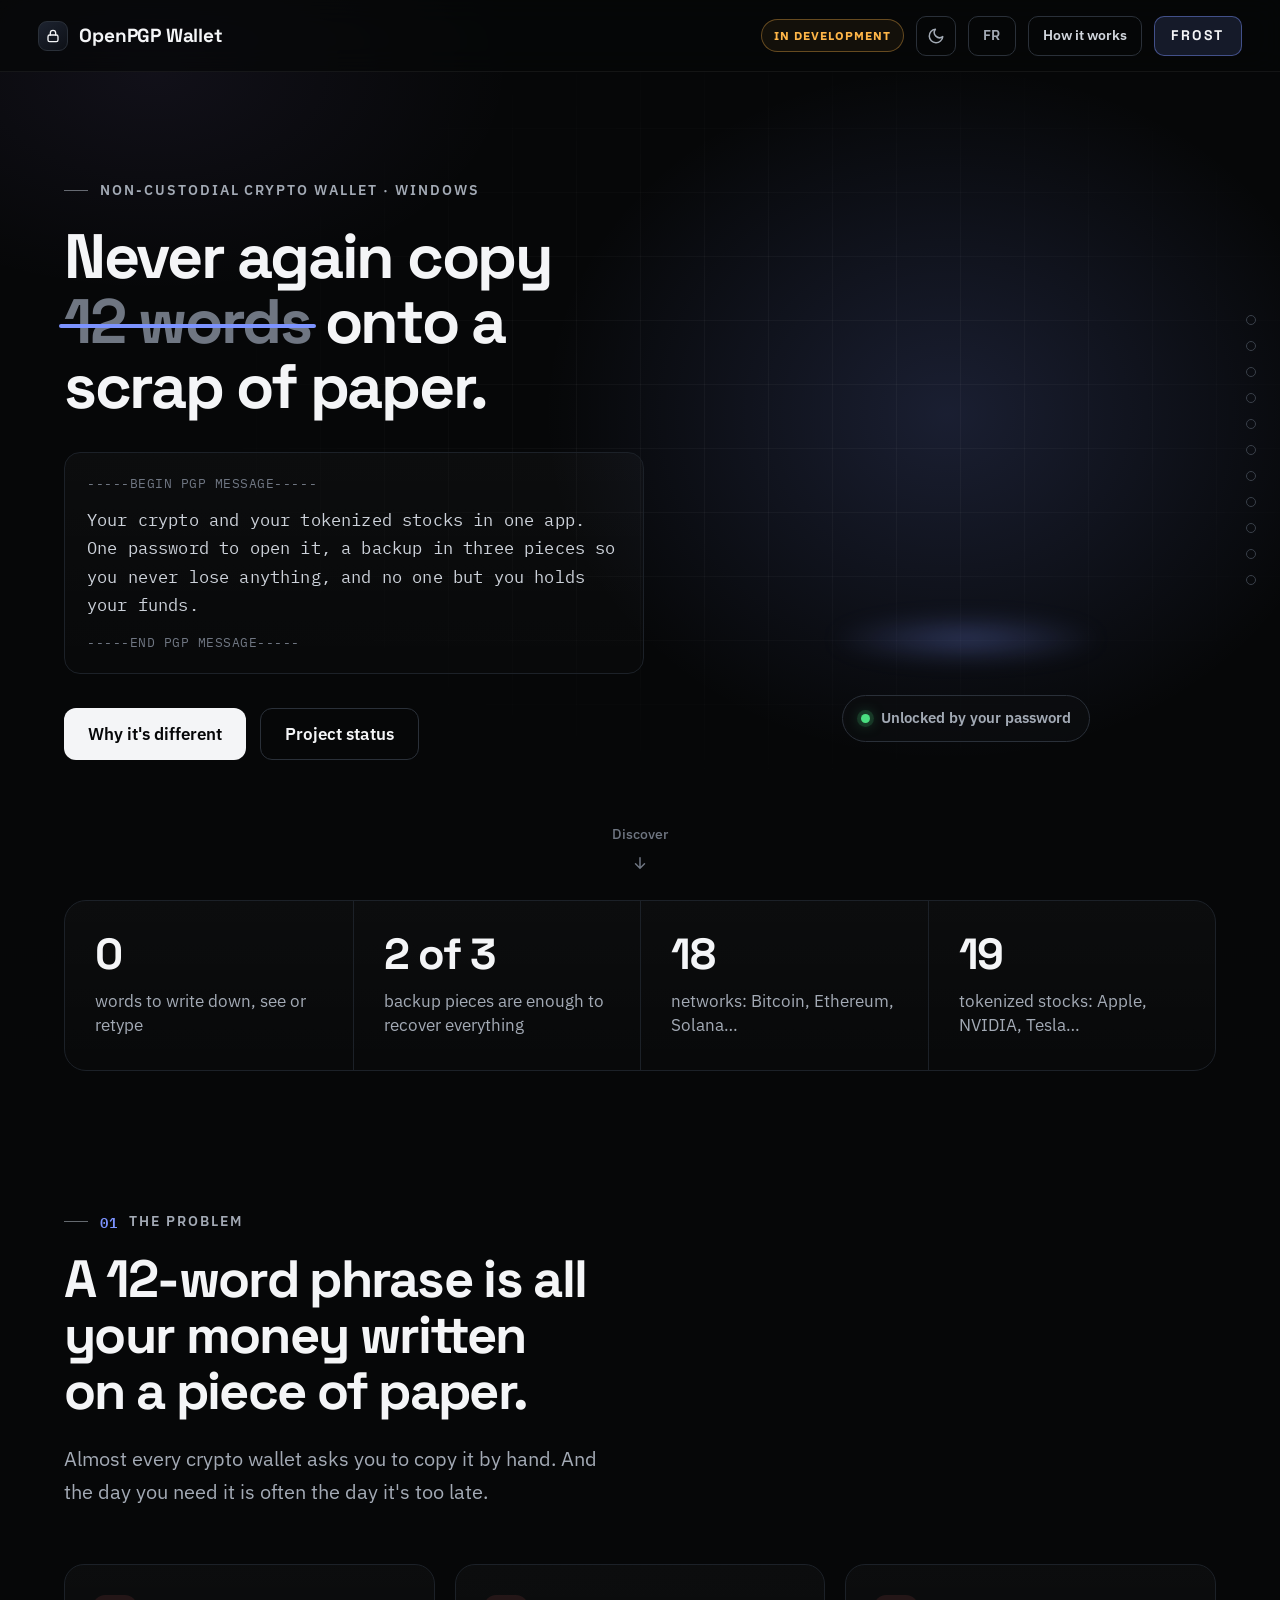
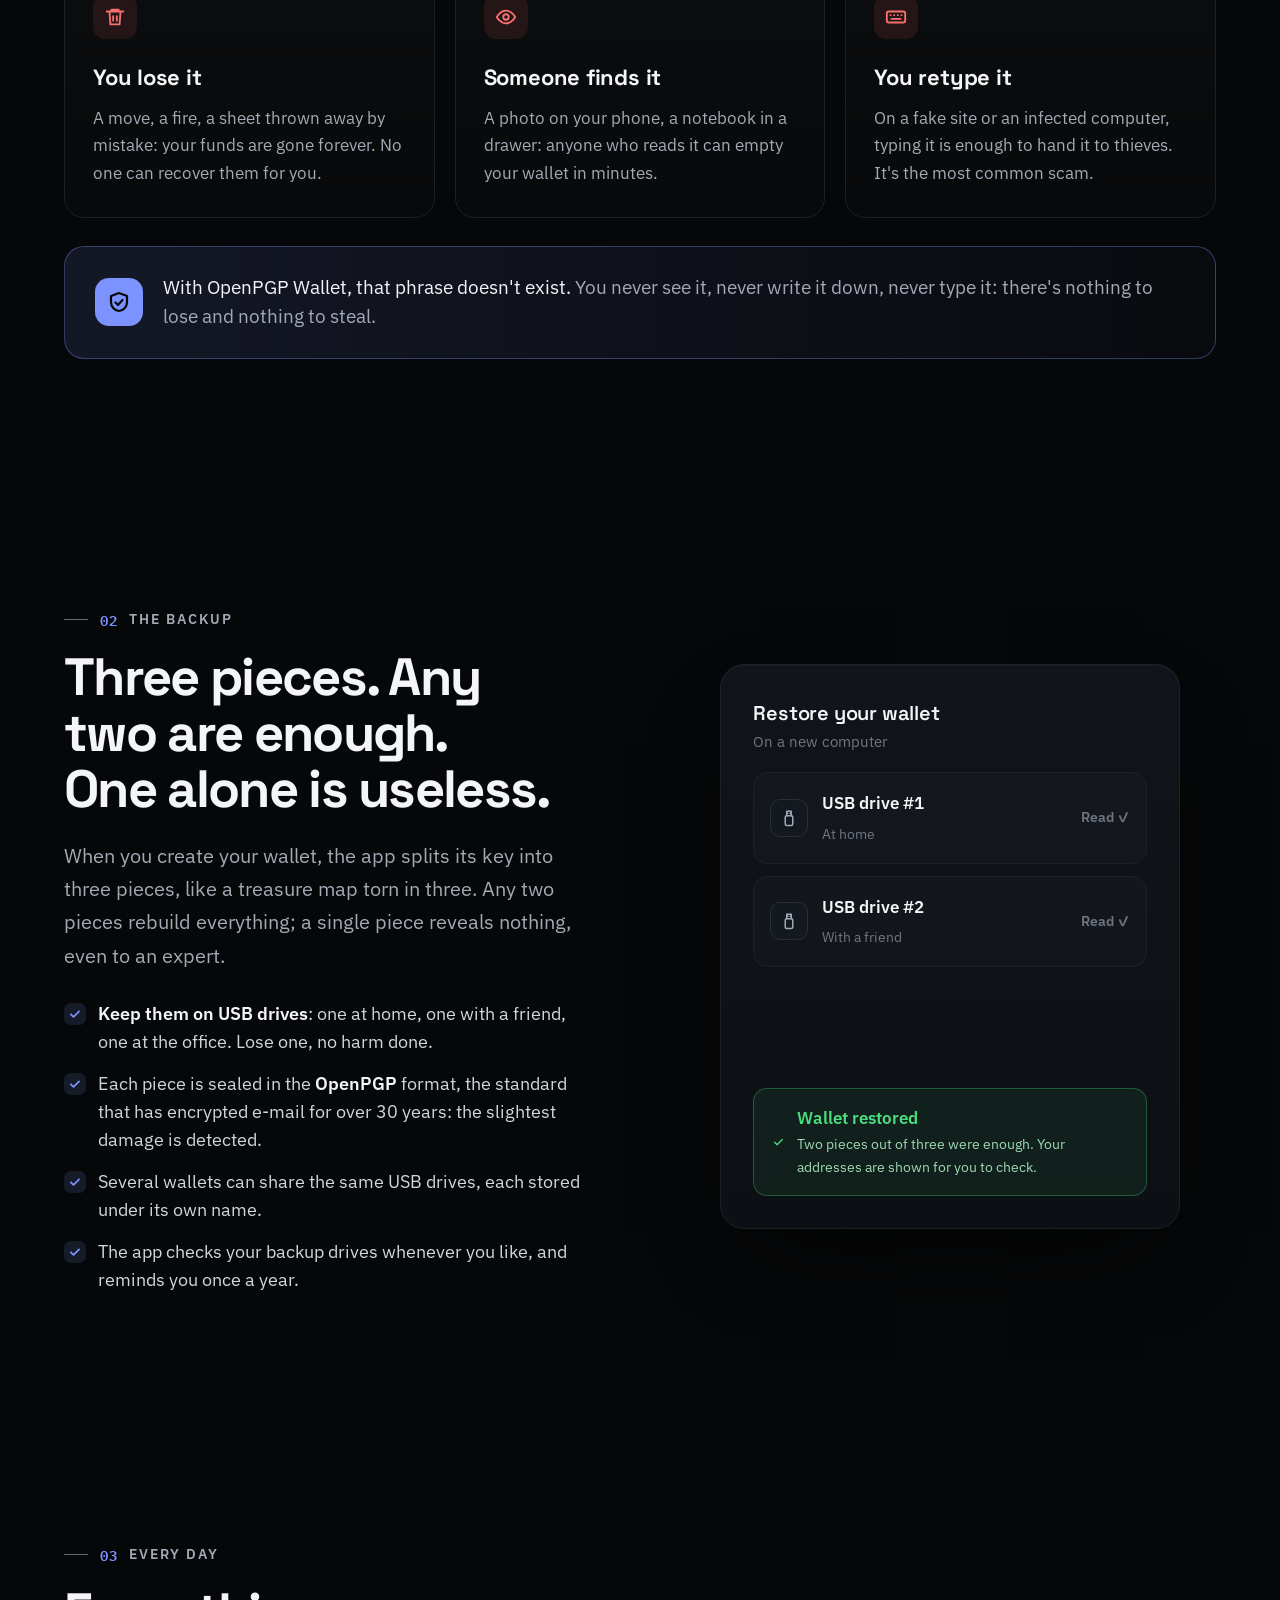
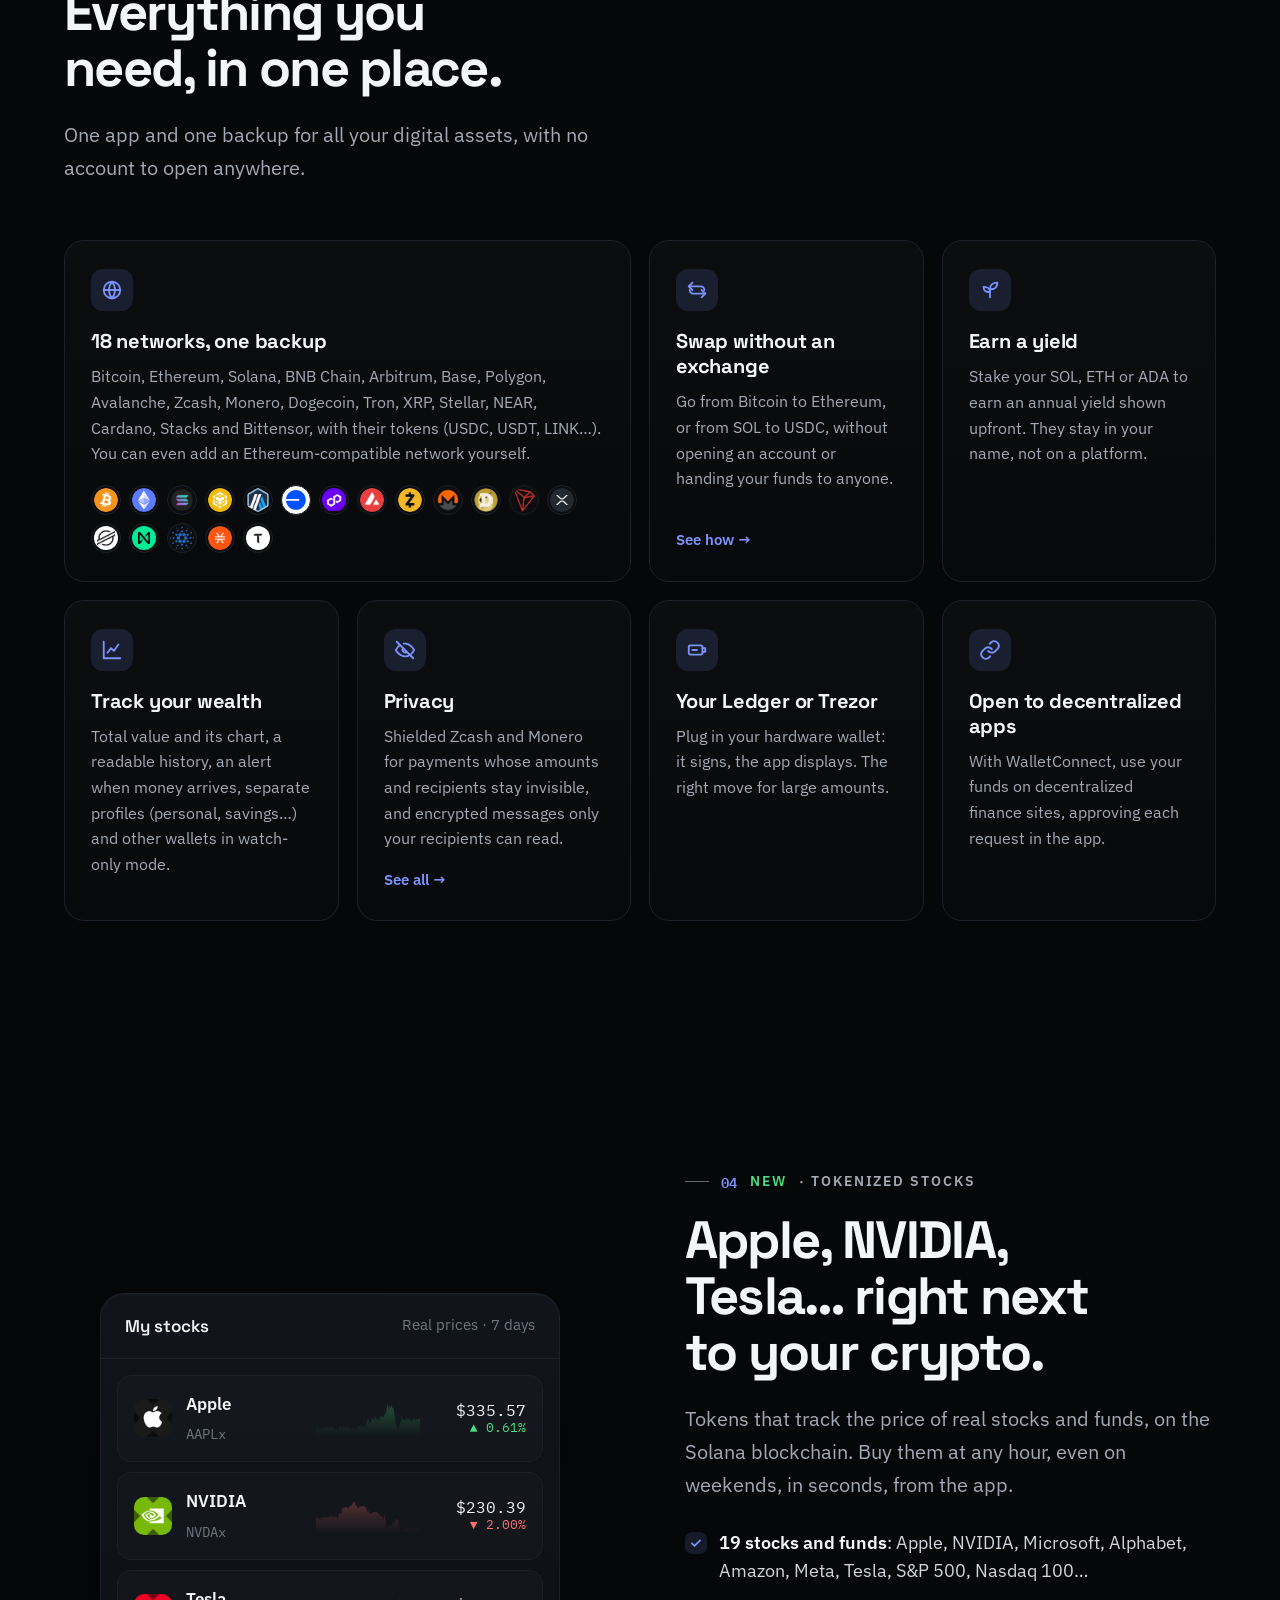
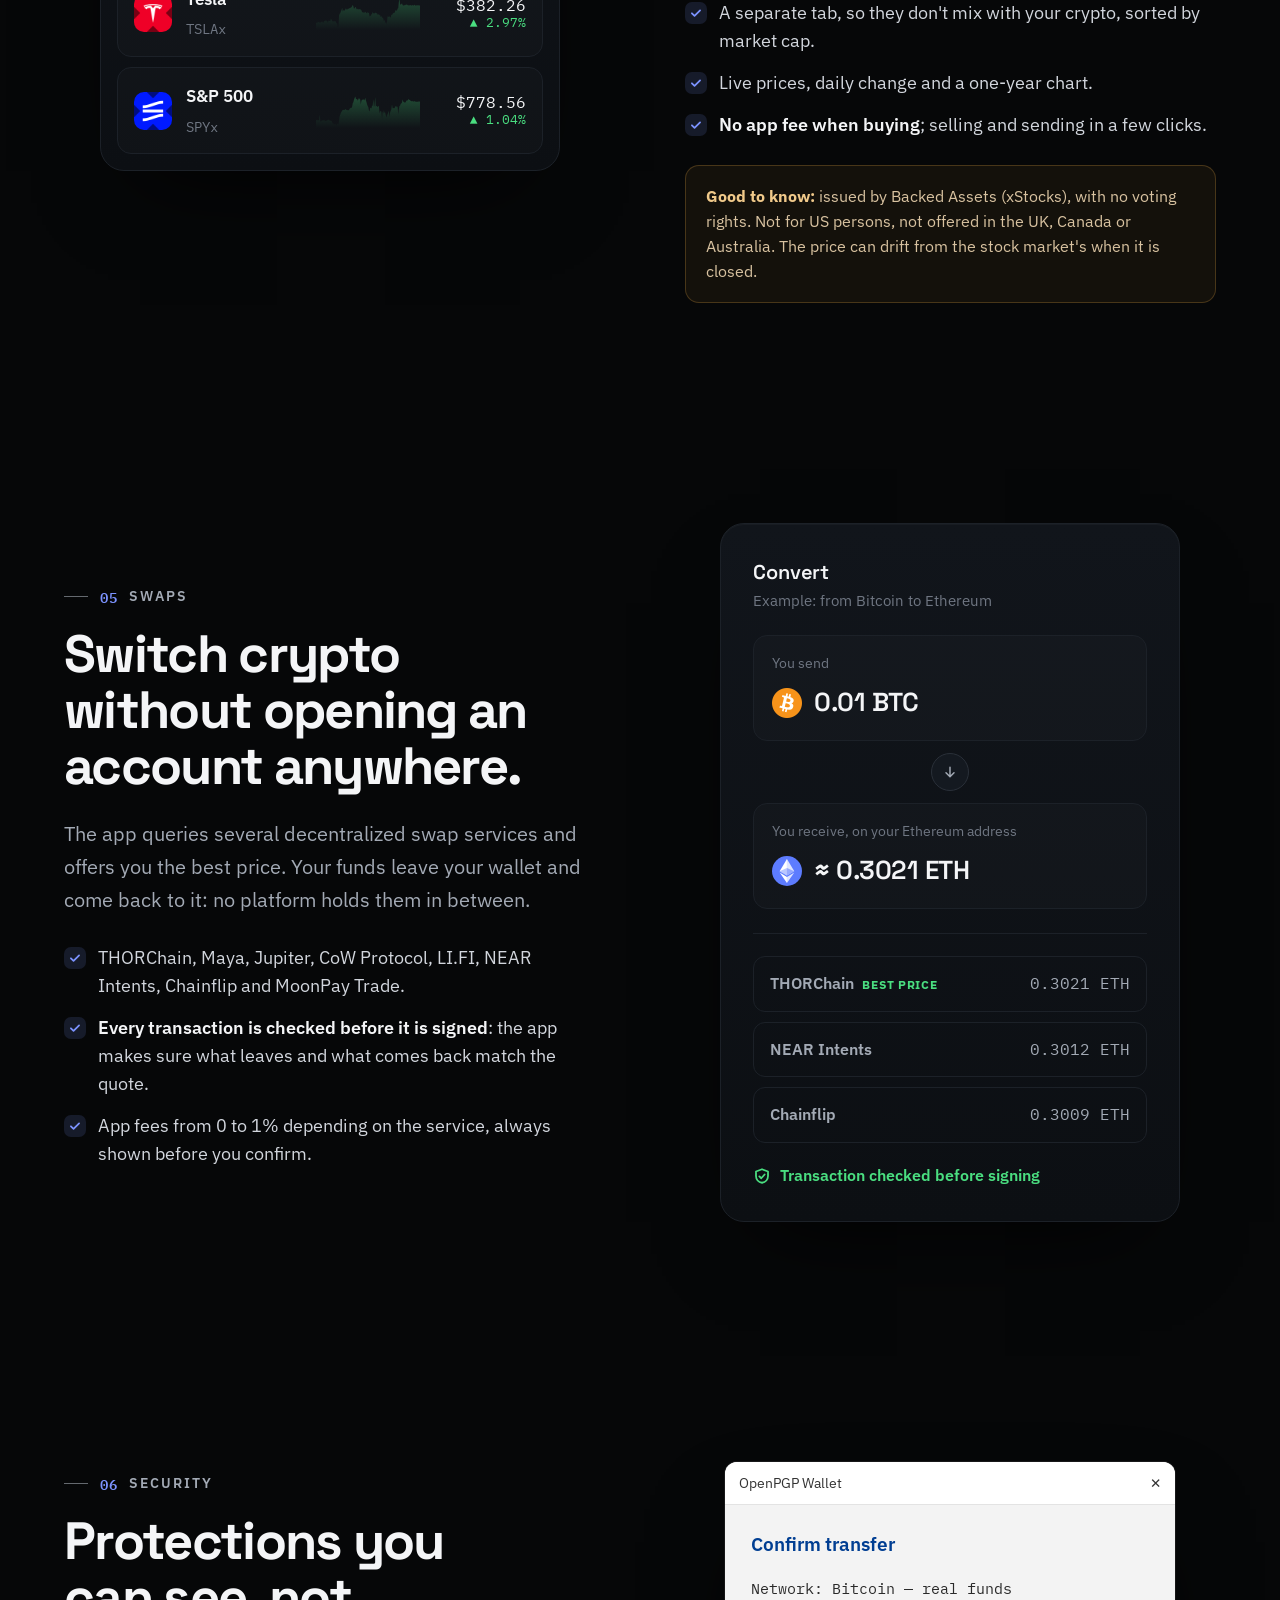
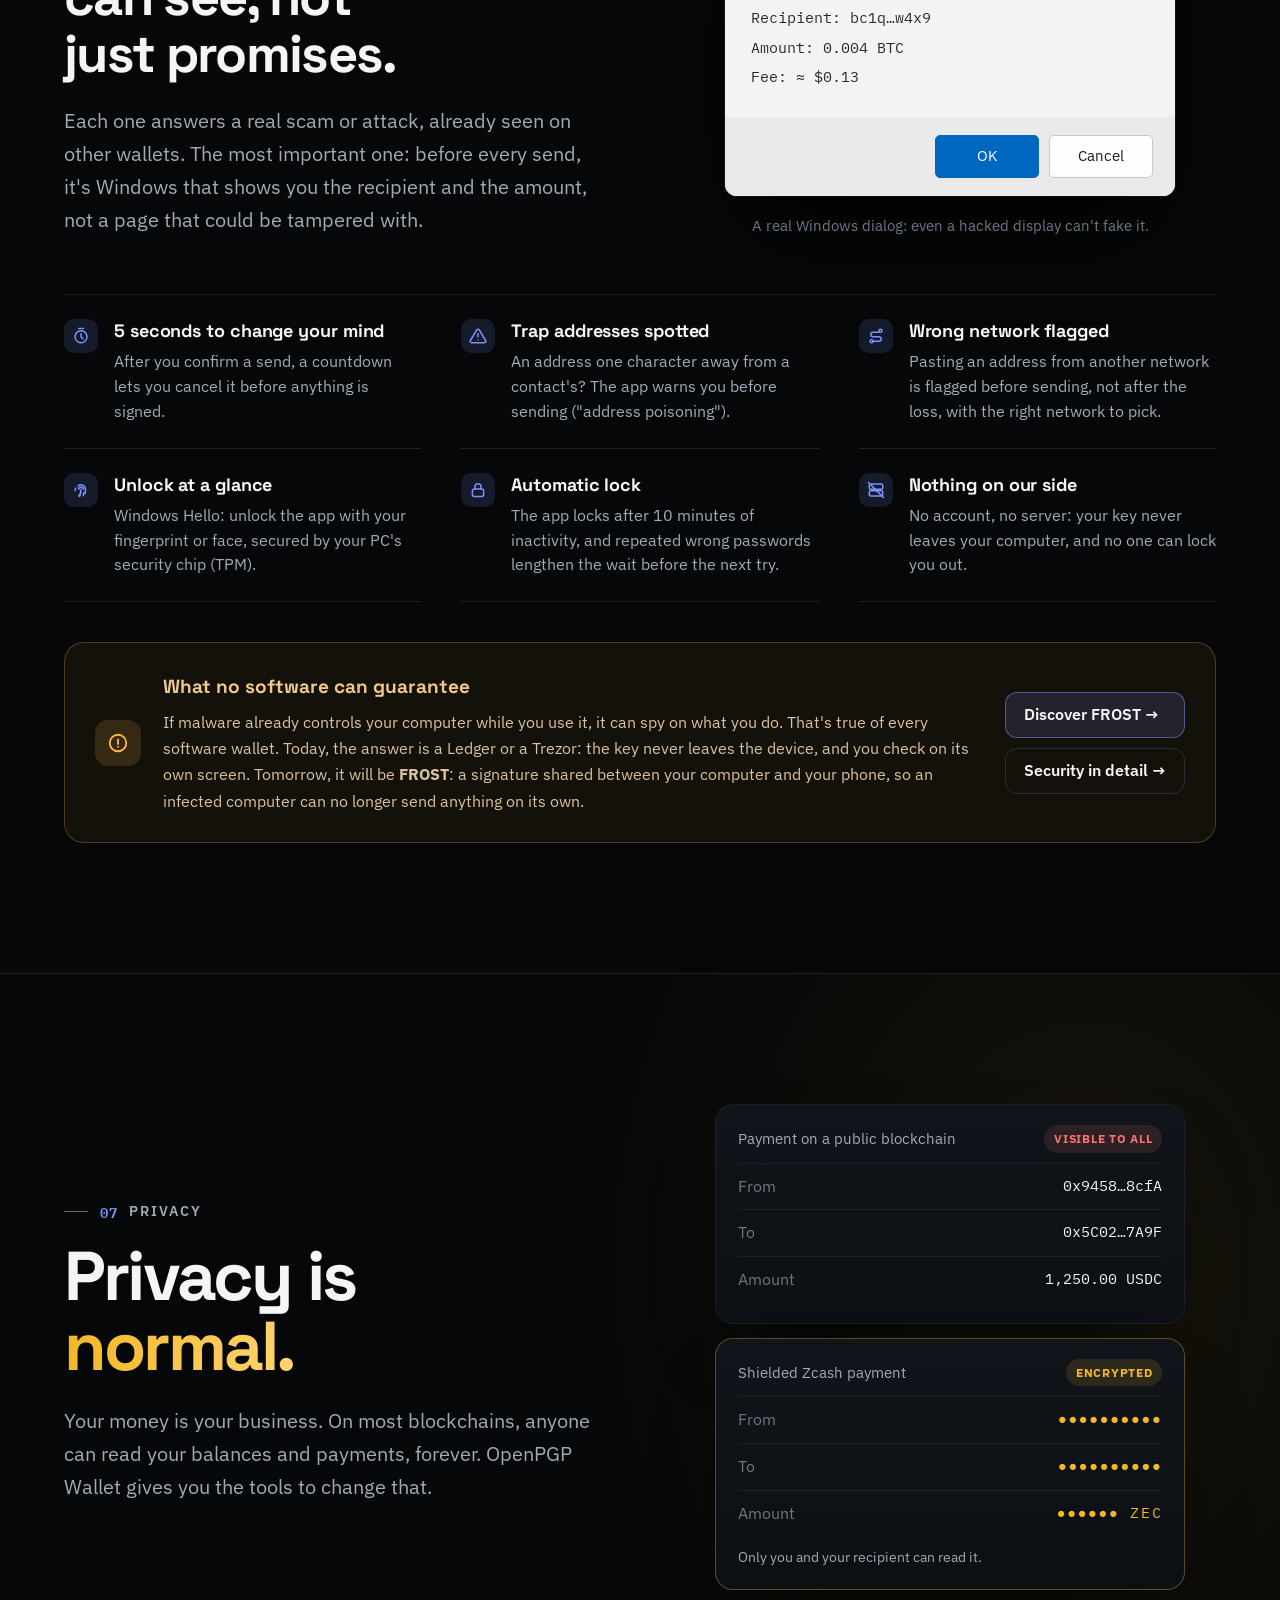
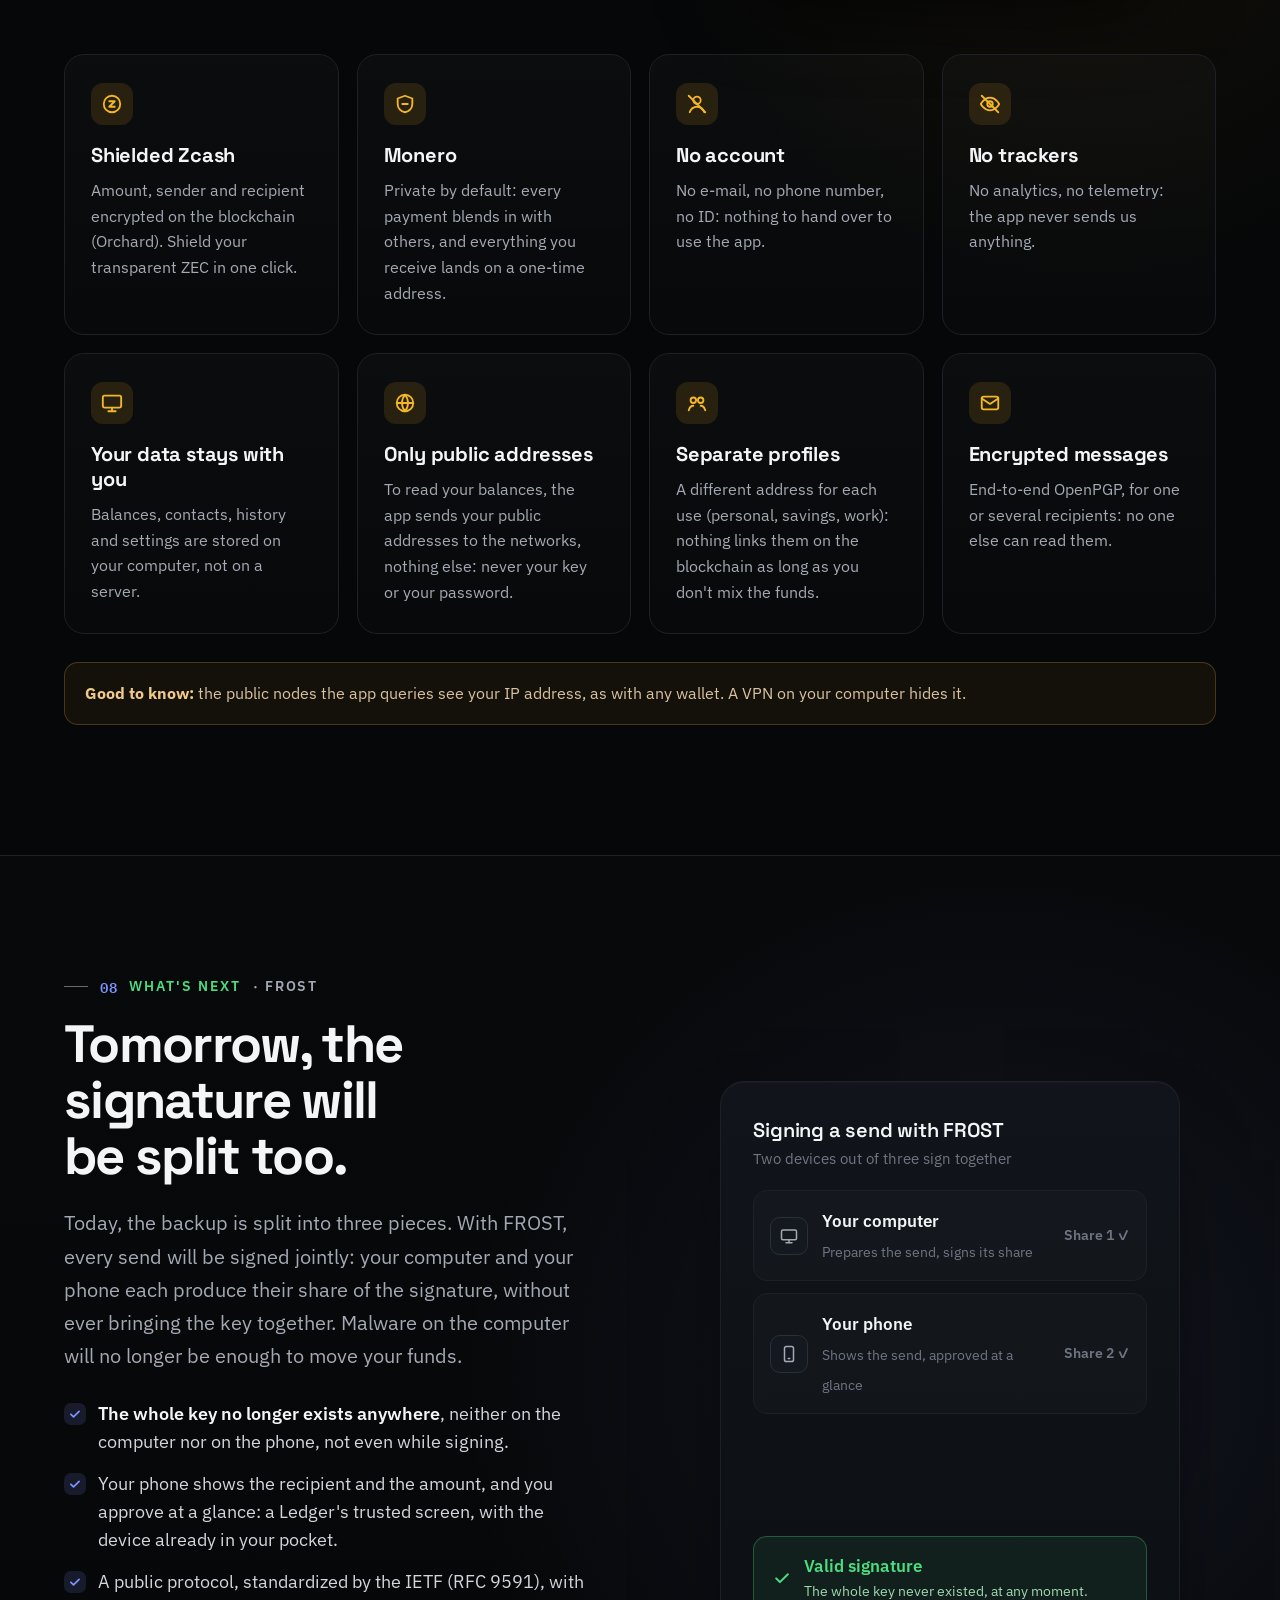
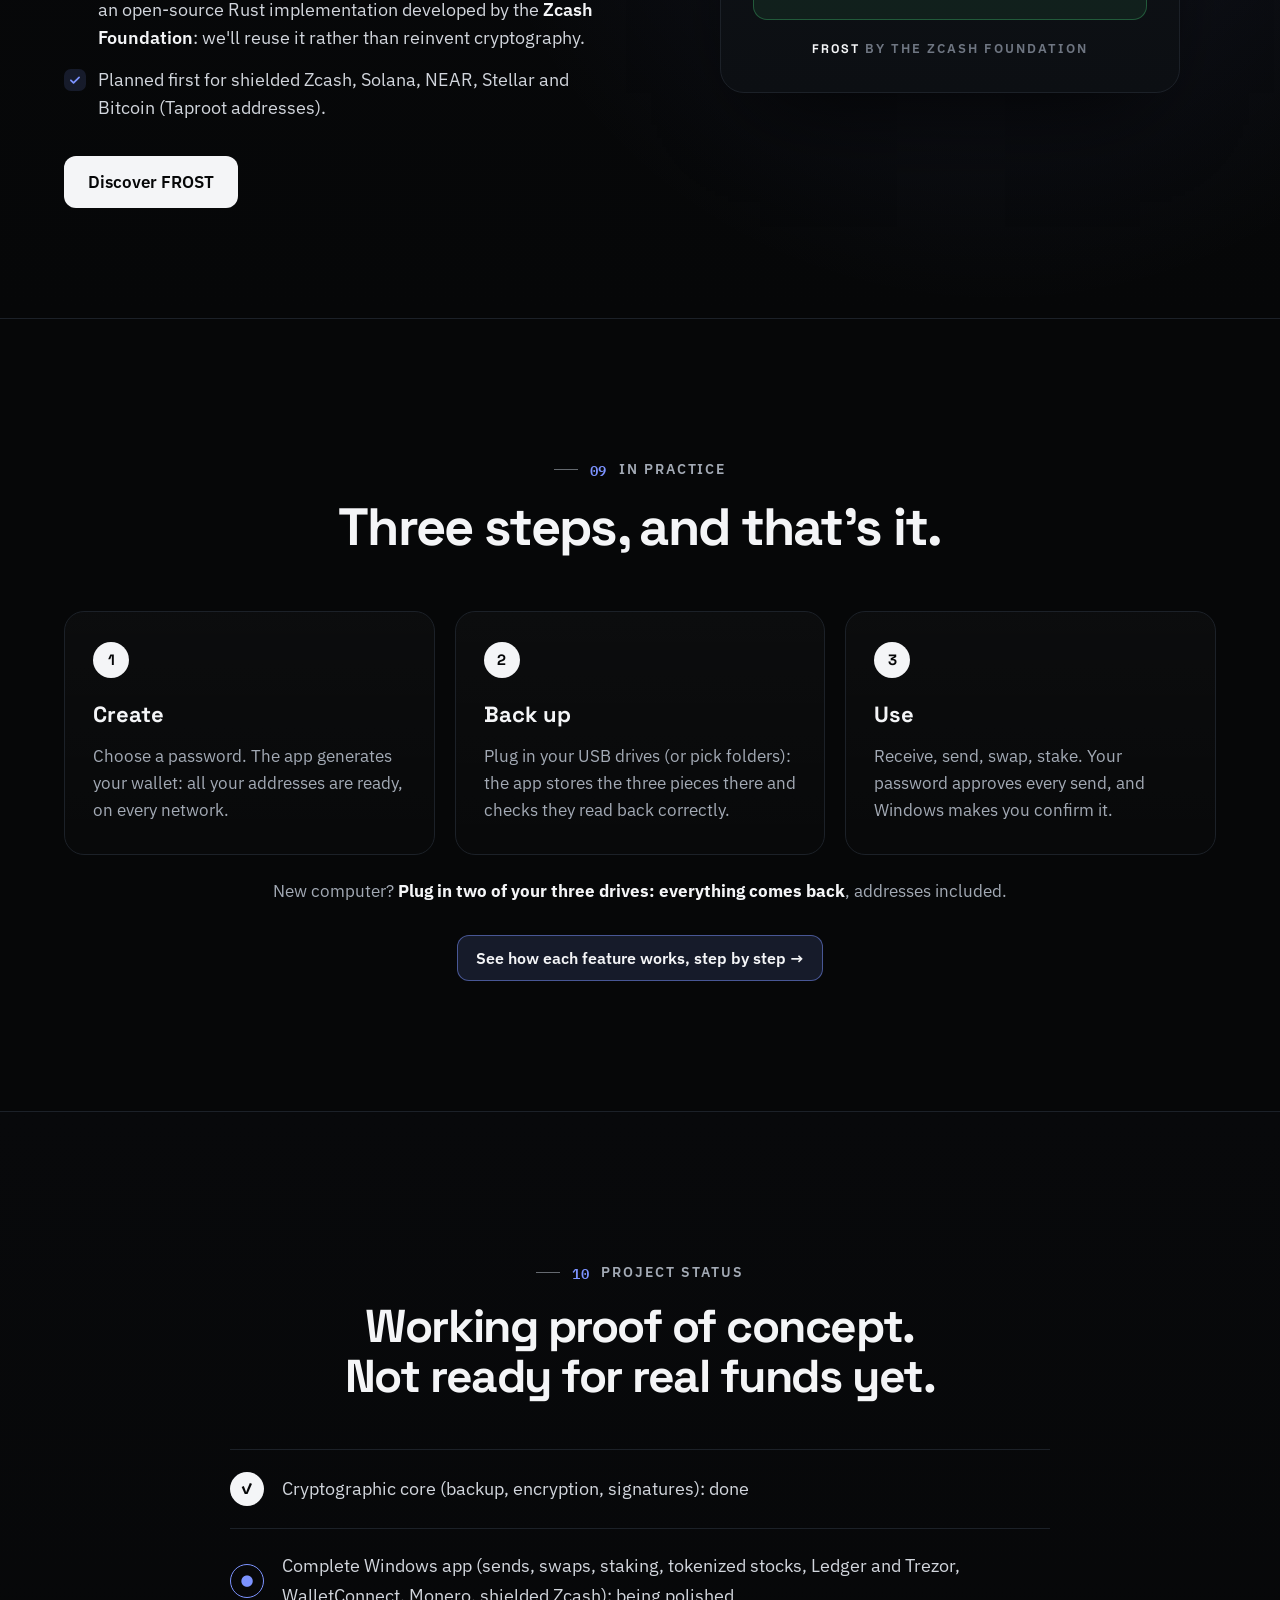
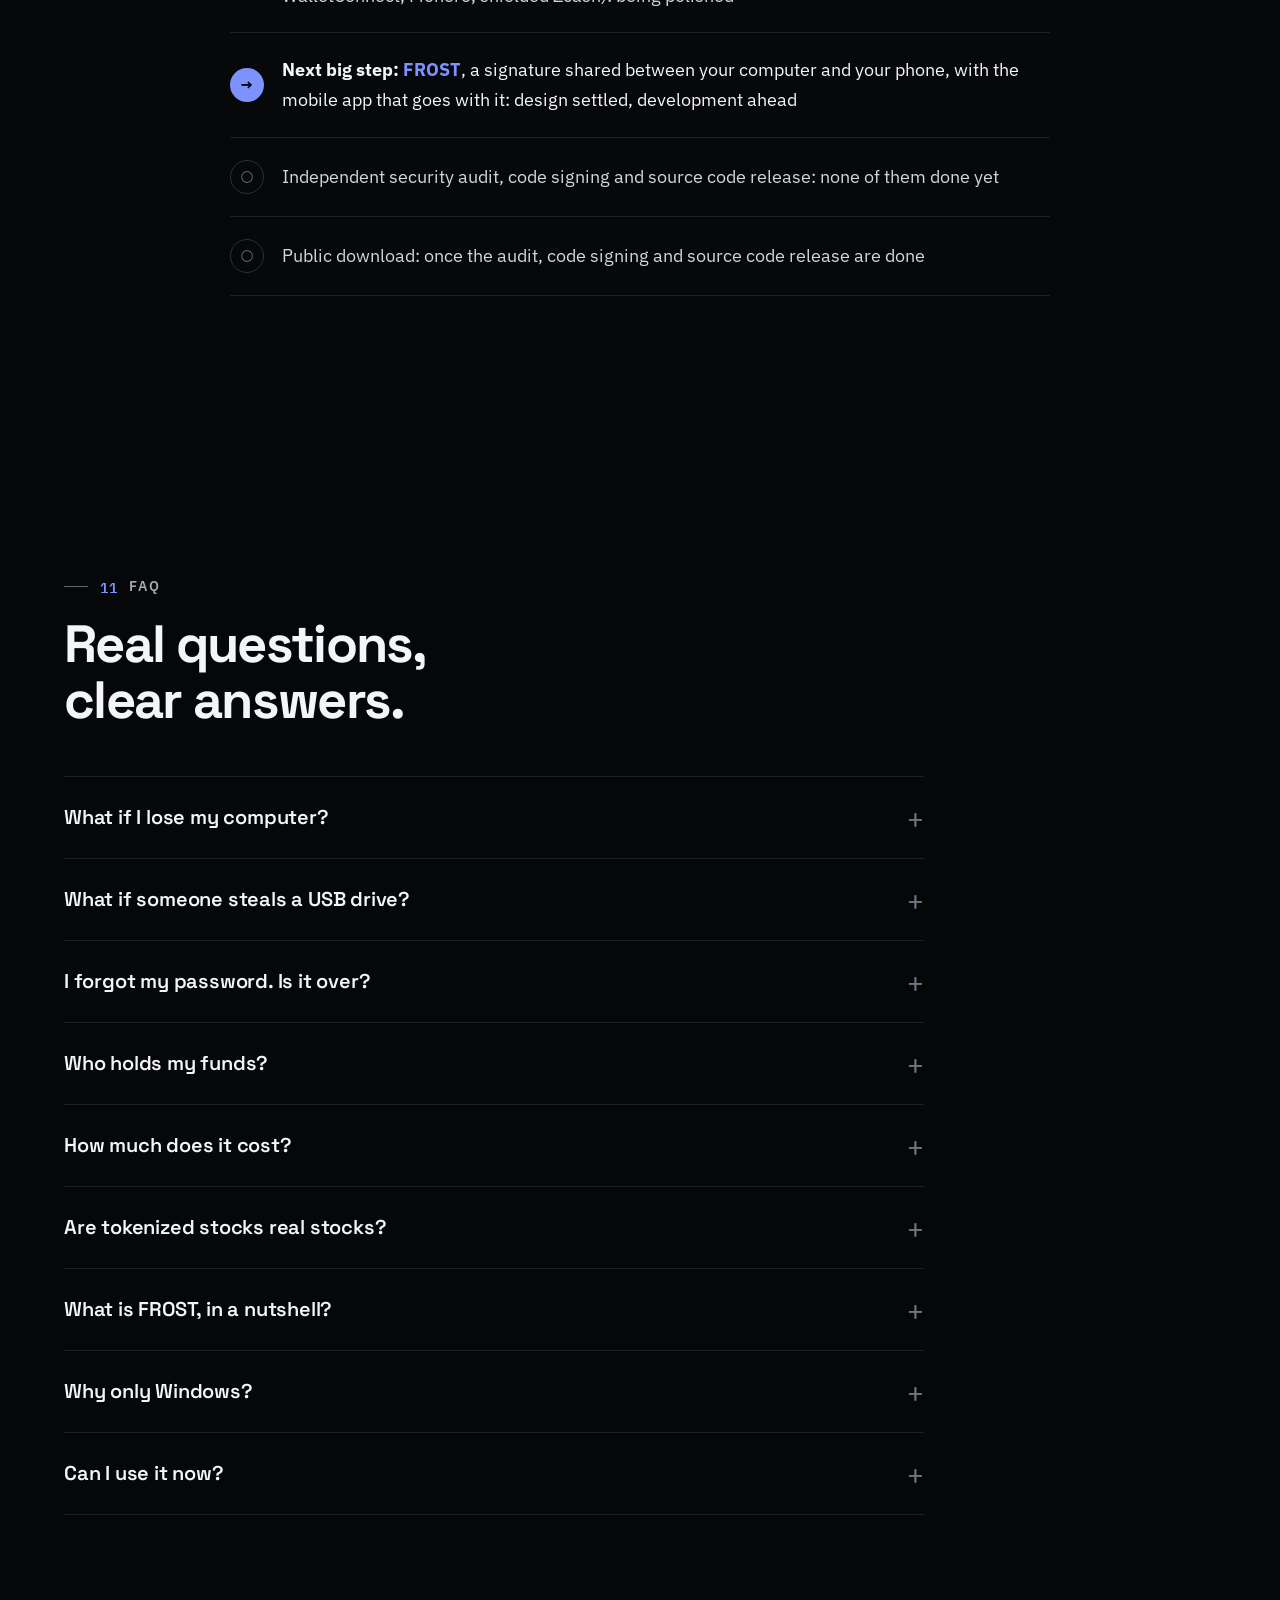
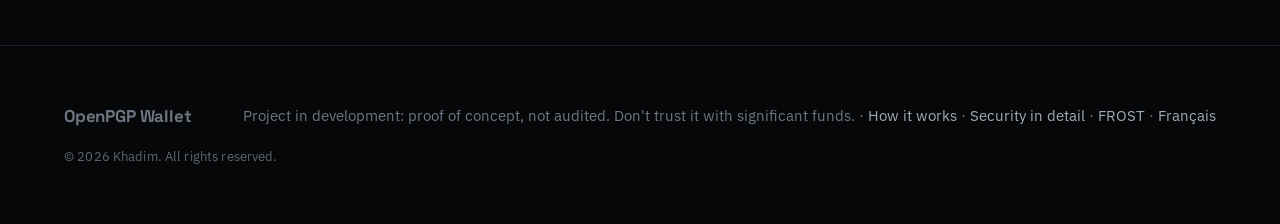
==== commit 81aca49e: "Pied de page : « © 2026 Khadim. Tous droits réservés. » (All rights reserved. en anglais)" ====
--- a/en.html
+++ b/en.html
@@ -625,6 +625,7 @@
 <footer class="footer">
   <span class="brand" style="font-size: 17px;">OpenPGP Wallet</span>
   <span>Project in development: proof of concept, not audited. Don't trust it with significant funds. · <a href="how-it-works.html">How it works</a> · <a href="security.html">Security in detail</a> · <a href="frost-en.html">FROST</a> · <a href="index.html" hreflang="fr" lang="fr">Français</a></span>
+  <span class="footer-copy">© 2026 Khadim. All rights reserved.</span>
 </footer>
 
 <script src="assets/site.js"></script>
--- a/assets/site.css
+++ b/assets/site.css
@@ -469,6 +469,7 @@
 .footer { padding: 56px var(--gutter); border-top: 1px solid var(--line); display: flex; flex-wrap: wrap; gap: 16px; justify-content: space-between; align-items: center; color: var(--dim); font-size: 15px; }
 .footer a { color: var(--muted); }
 .footer a:hover { color: var(--text); }
+.footer-copy { flex-basis: 100%; font-size: 13px; letter-spacing: 0.01em; opacity: 0.85; }
 
 /* ===== Points de navigation ===== */
 .dots { position: fixed; right: 24px; top: 50%; transform: translateY(-50%); z-index: 30; display: flex; flex-direction: column; gap: 16px; }
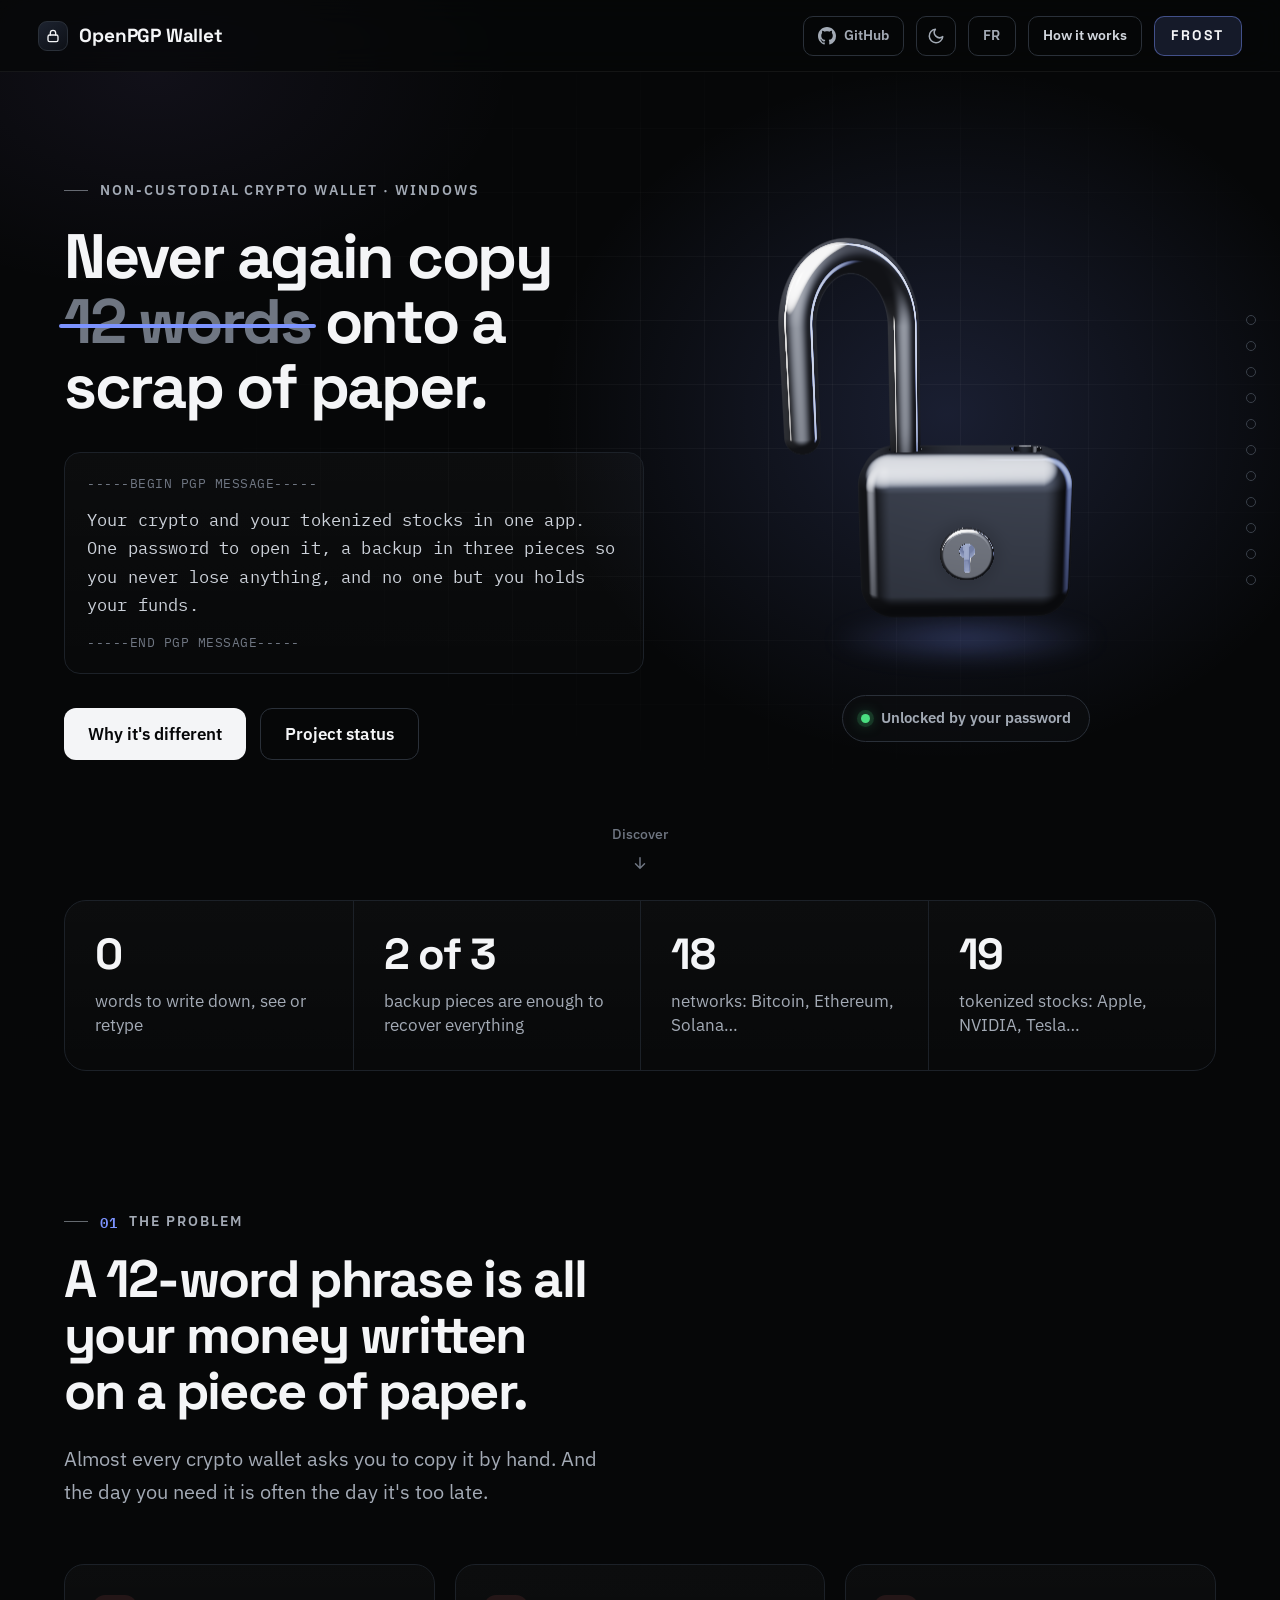
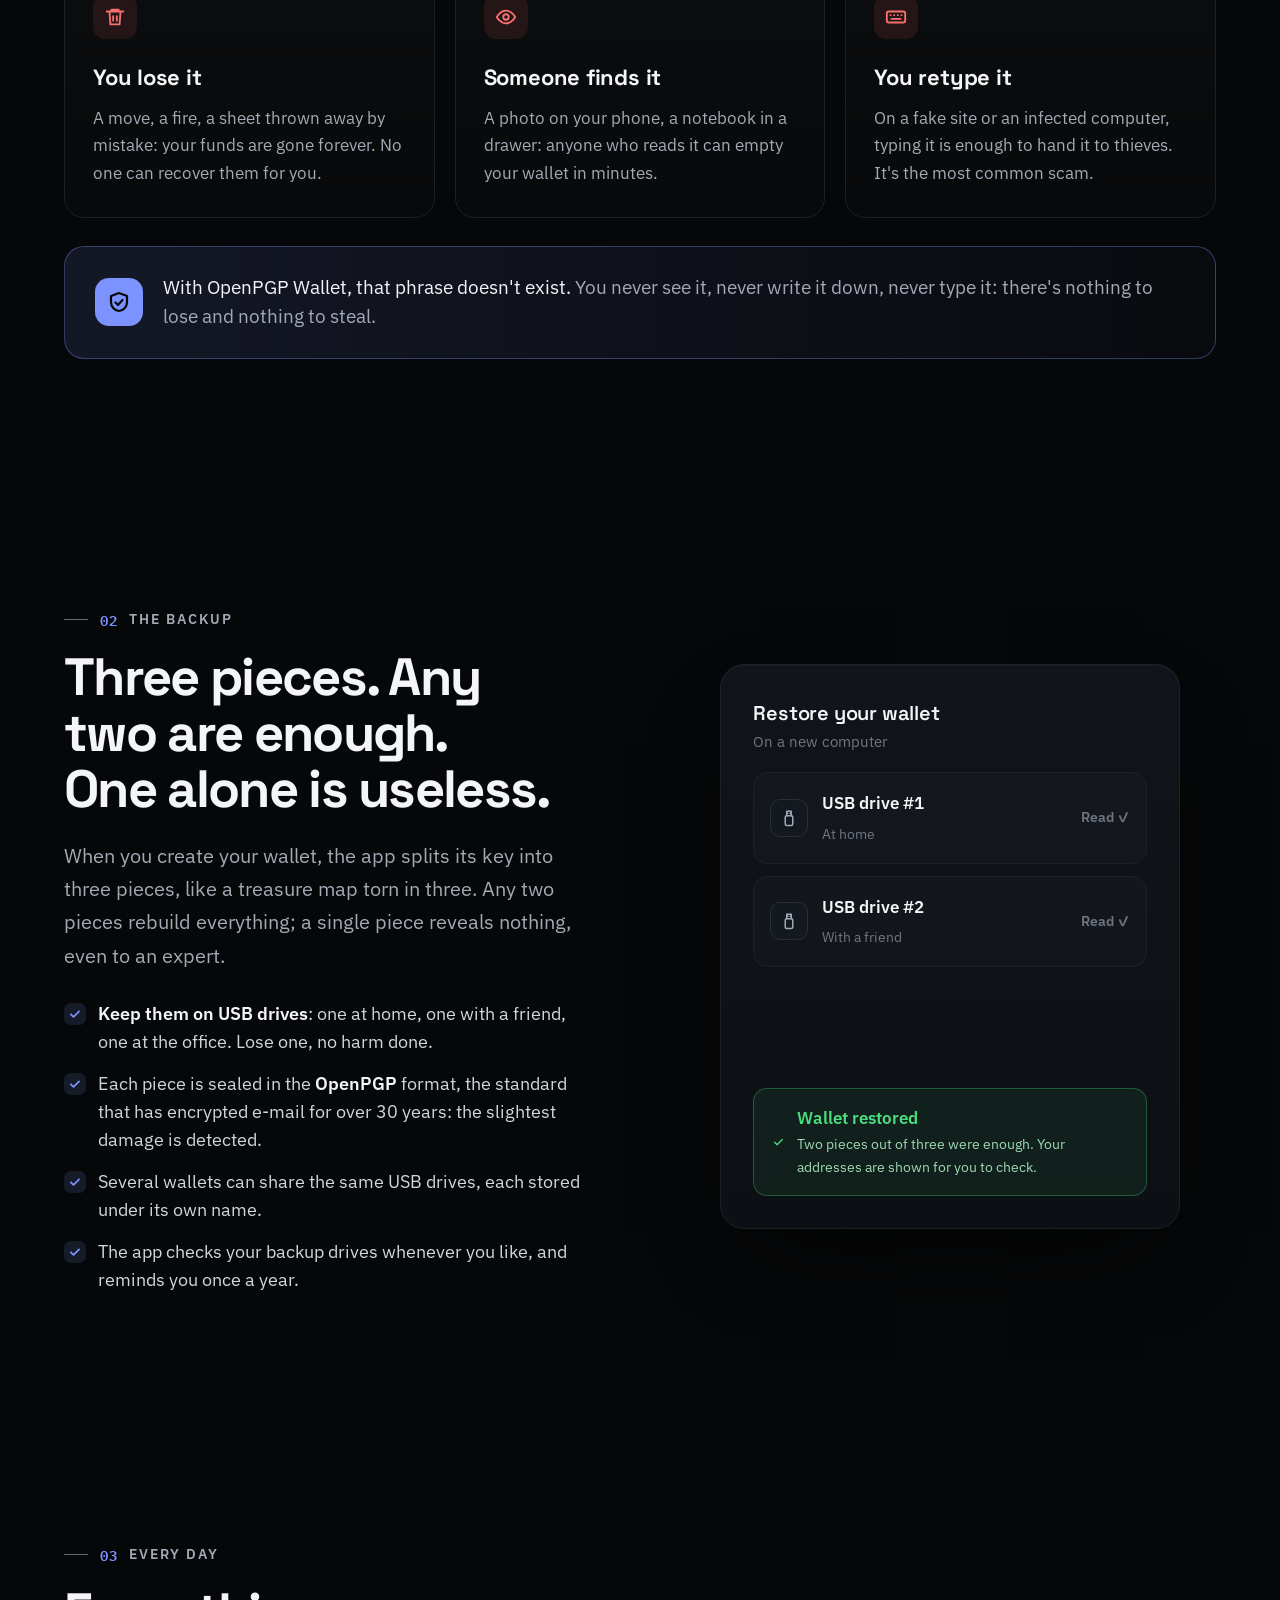
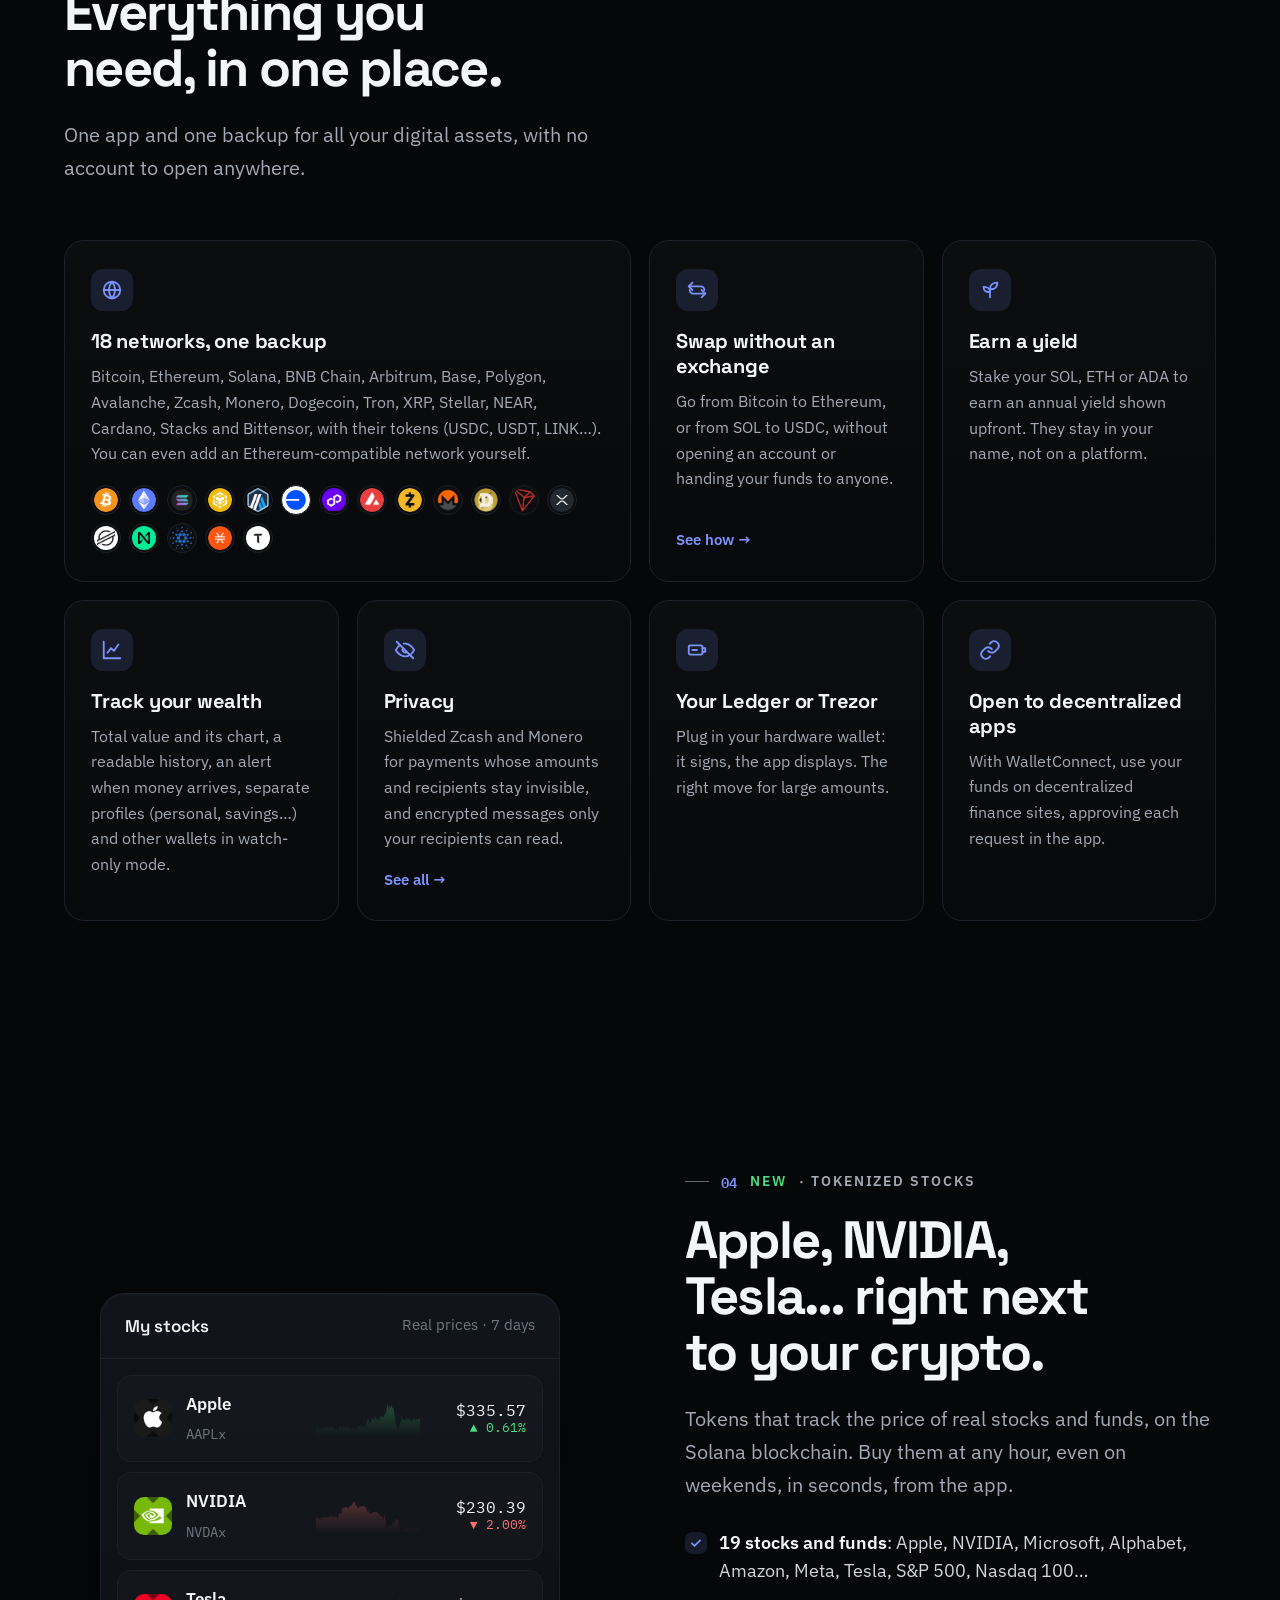
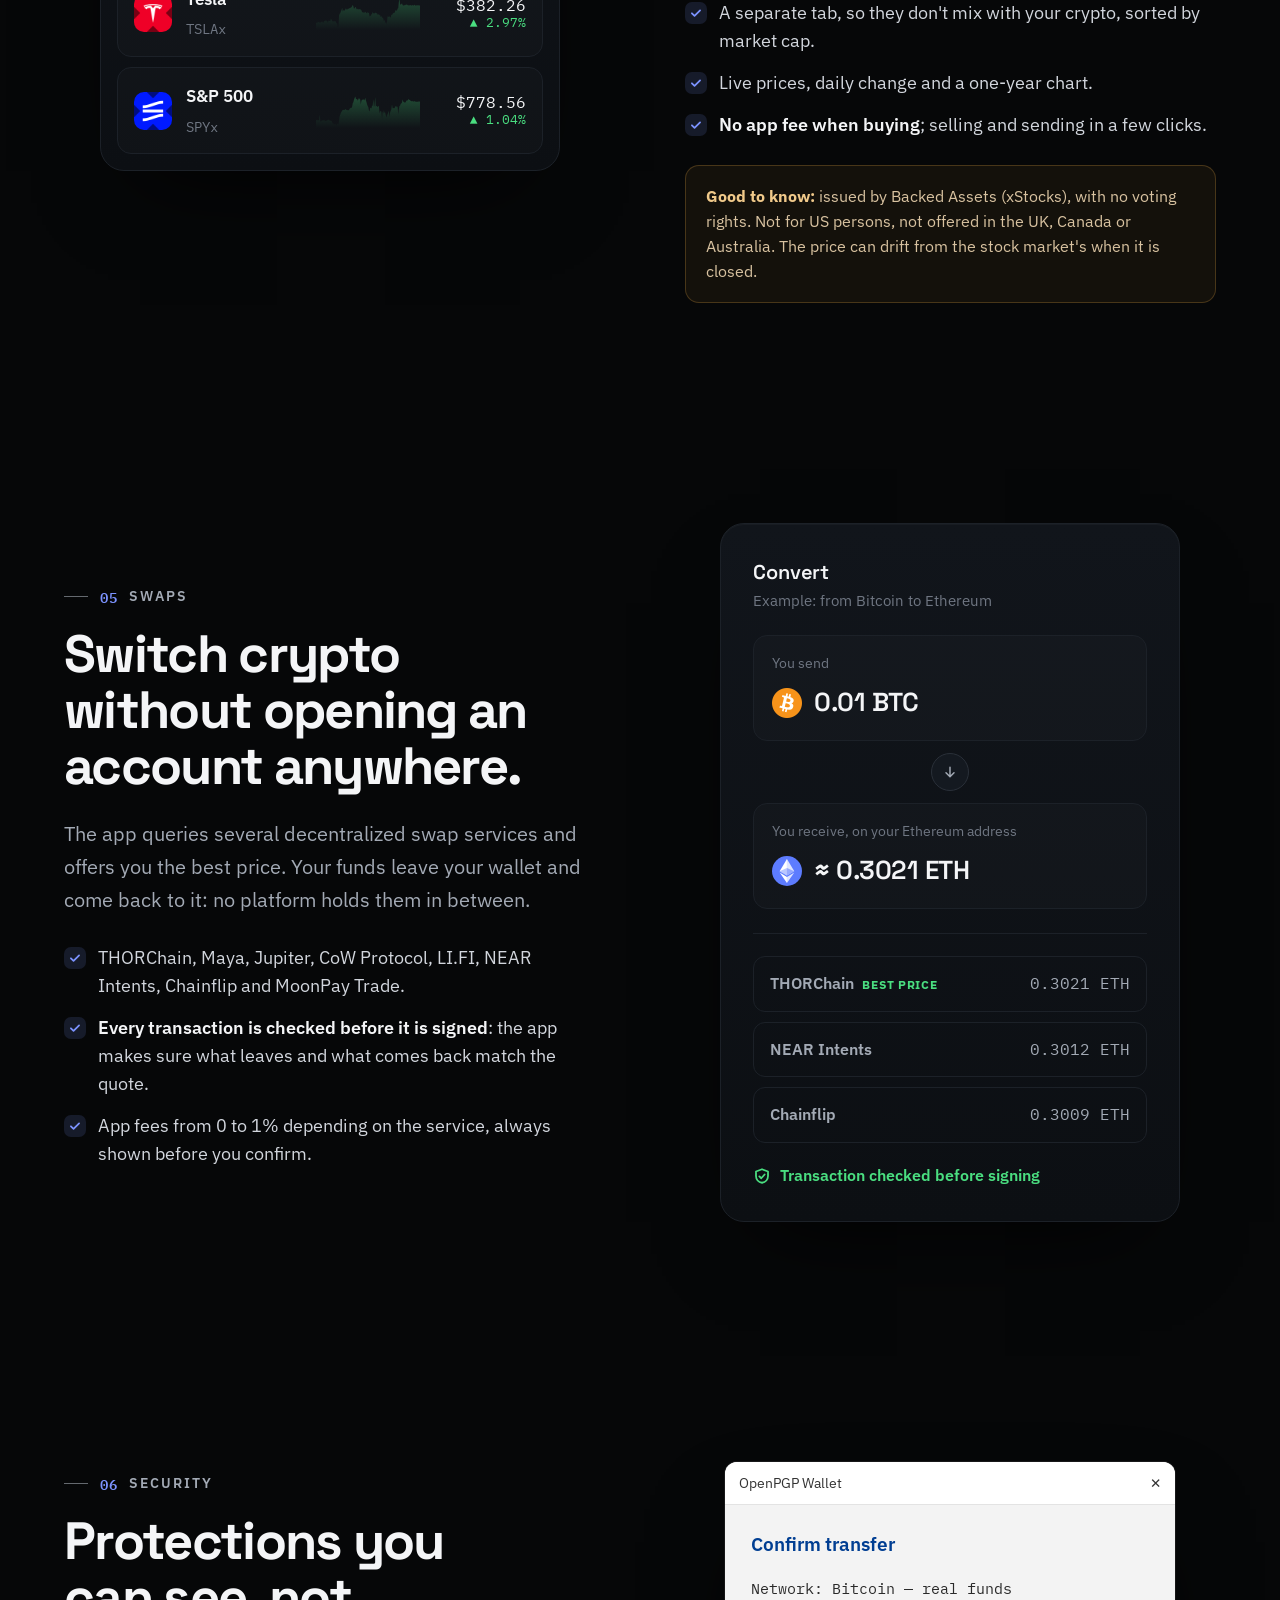
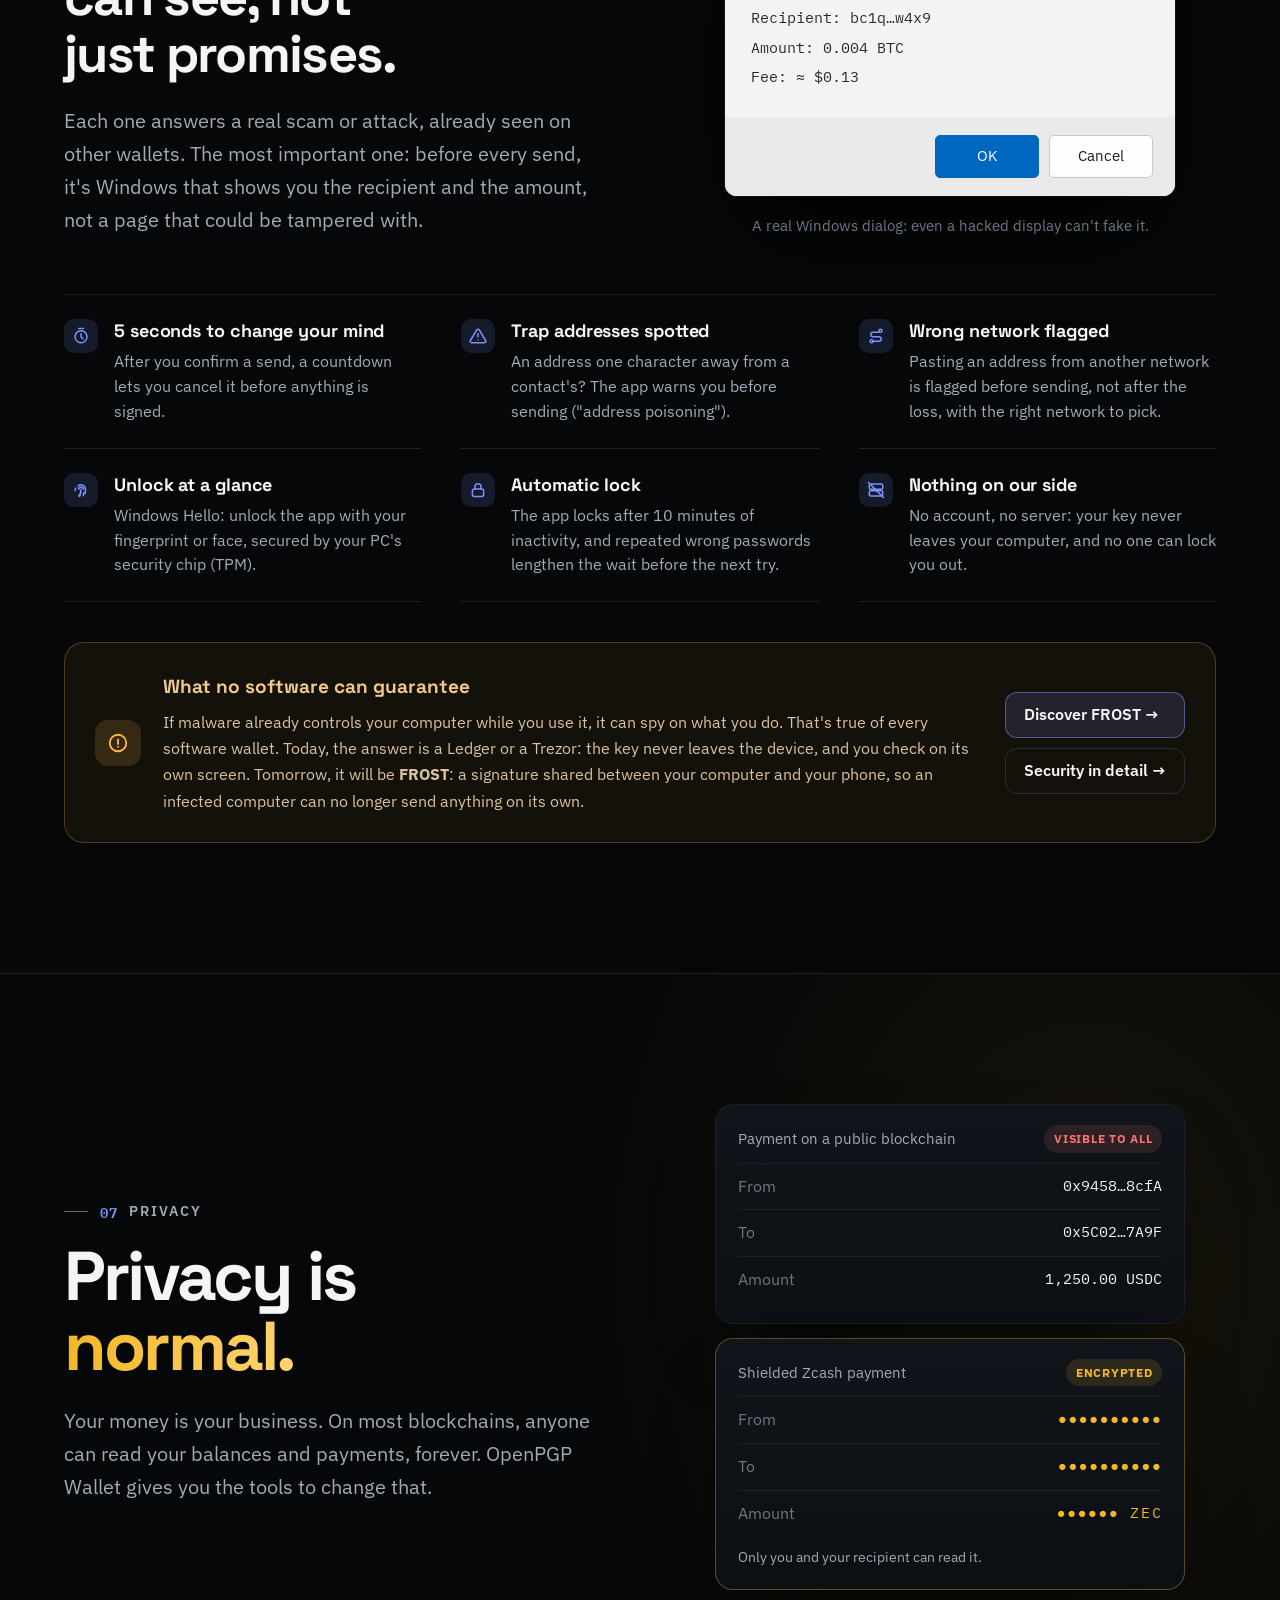
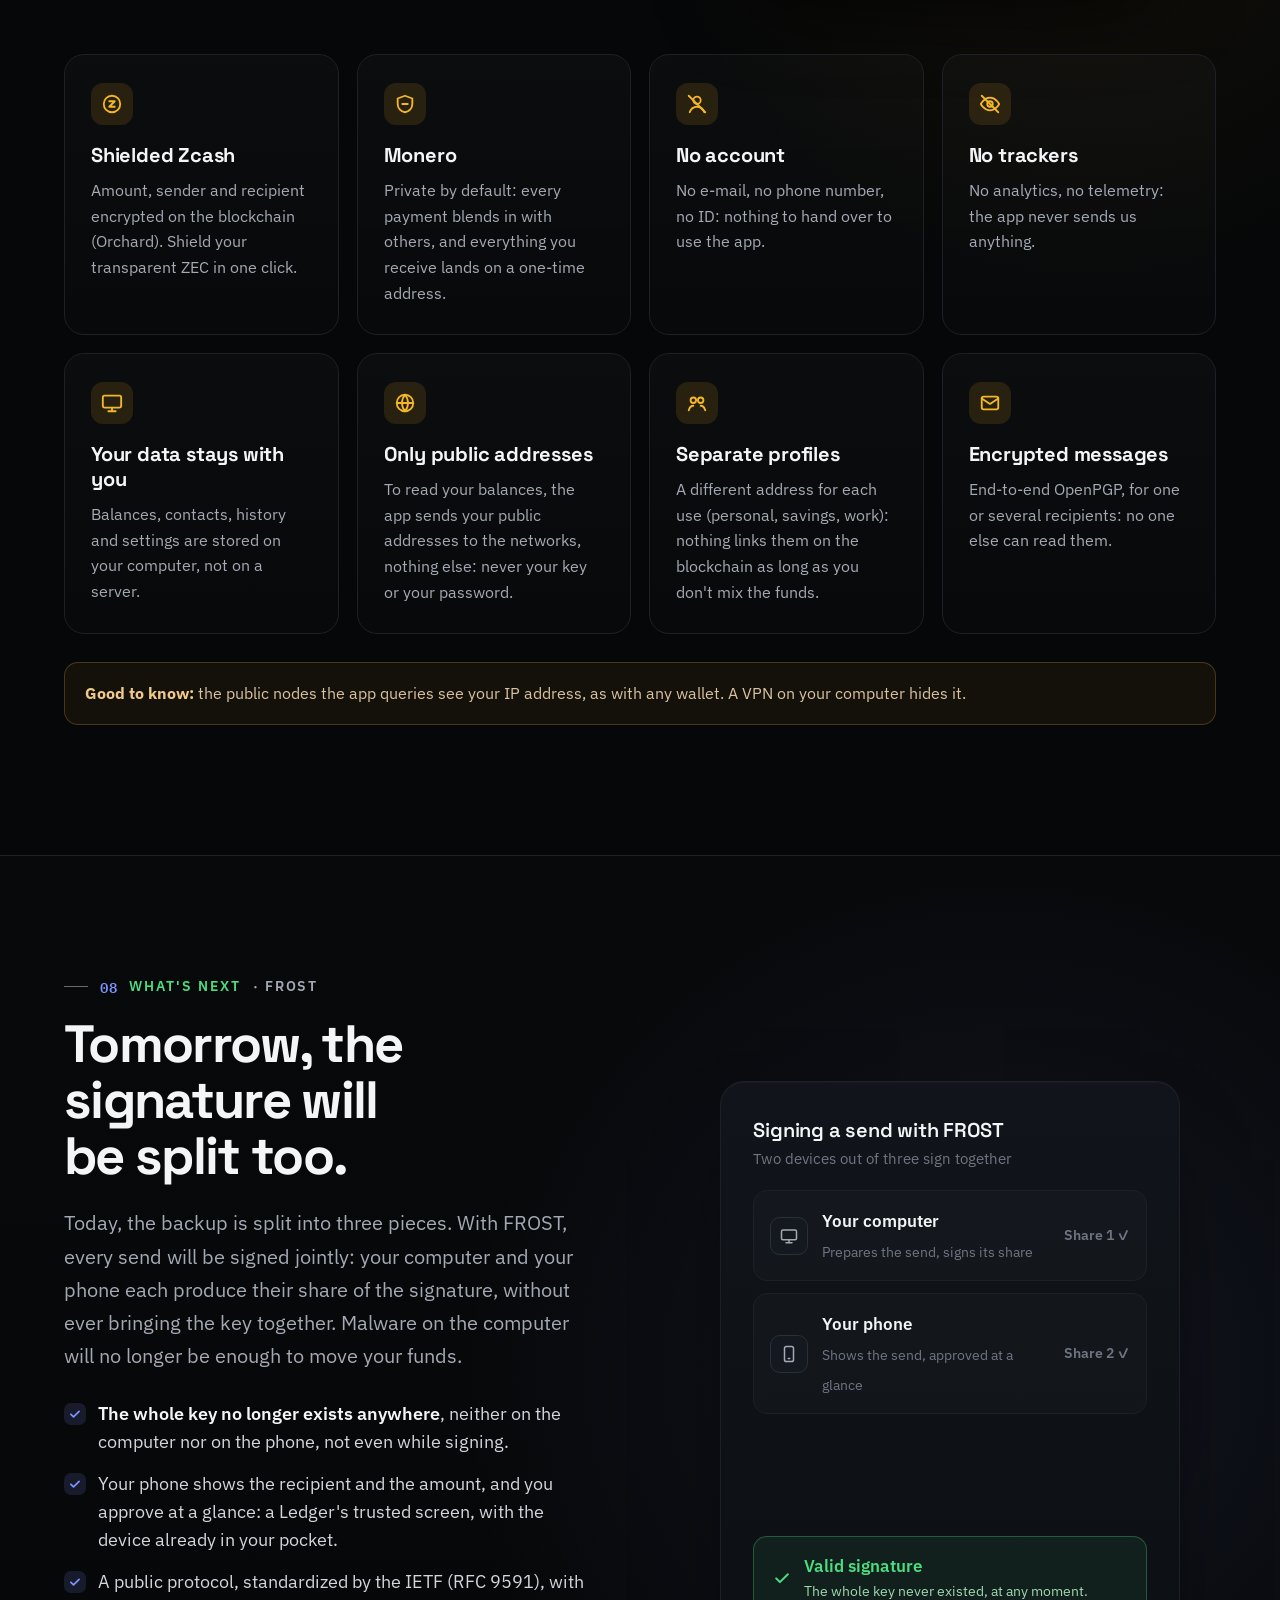
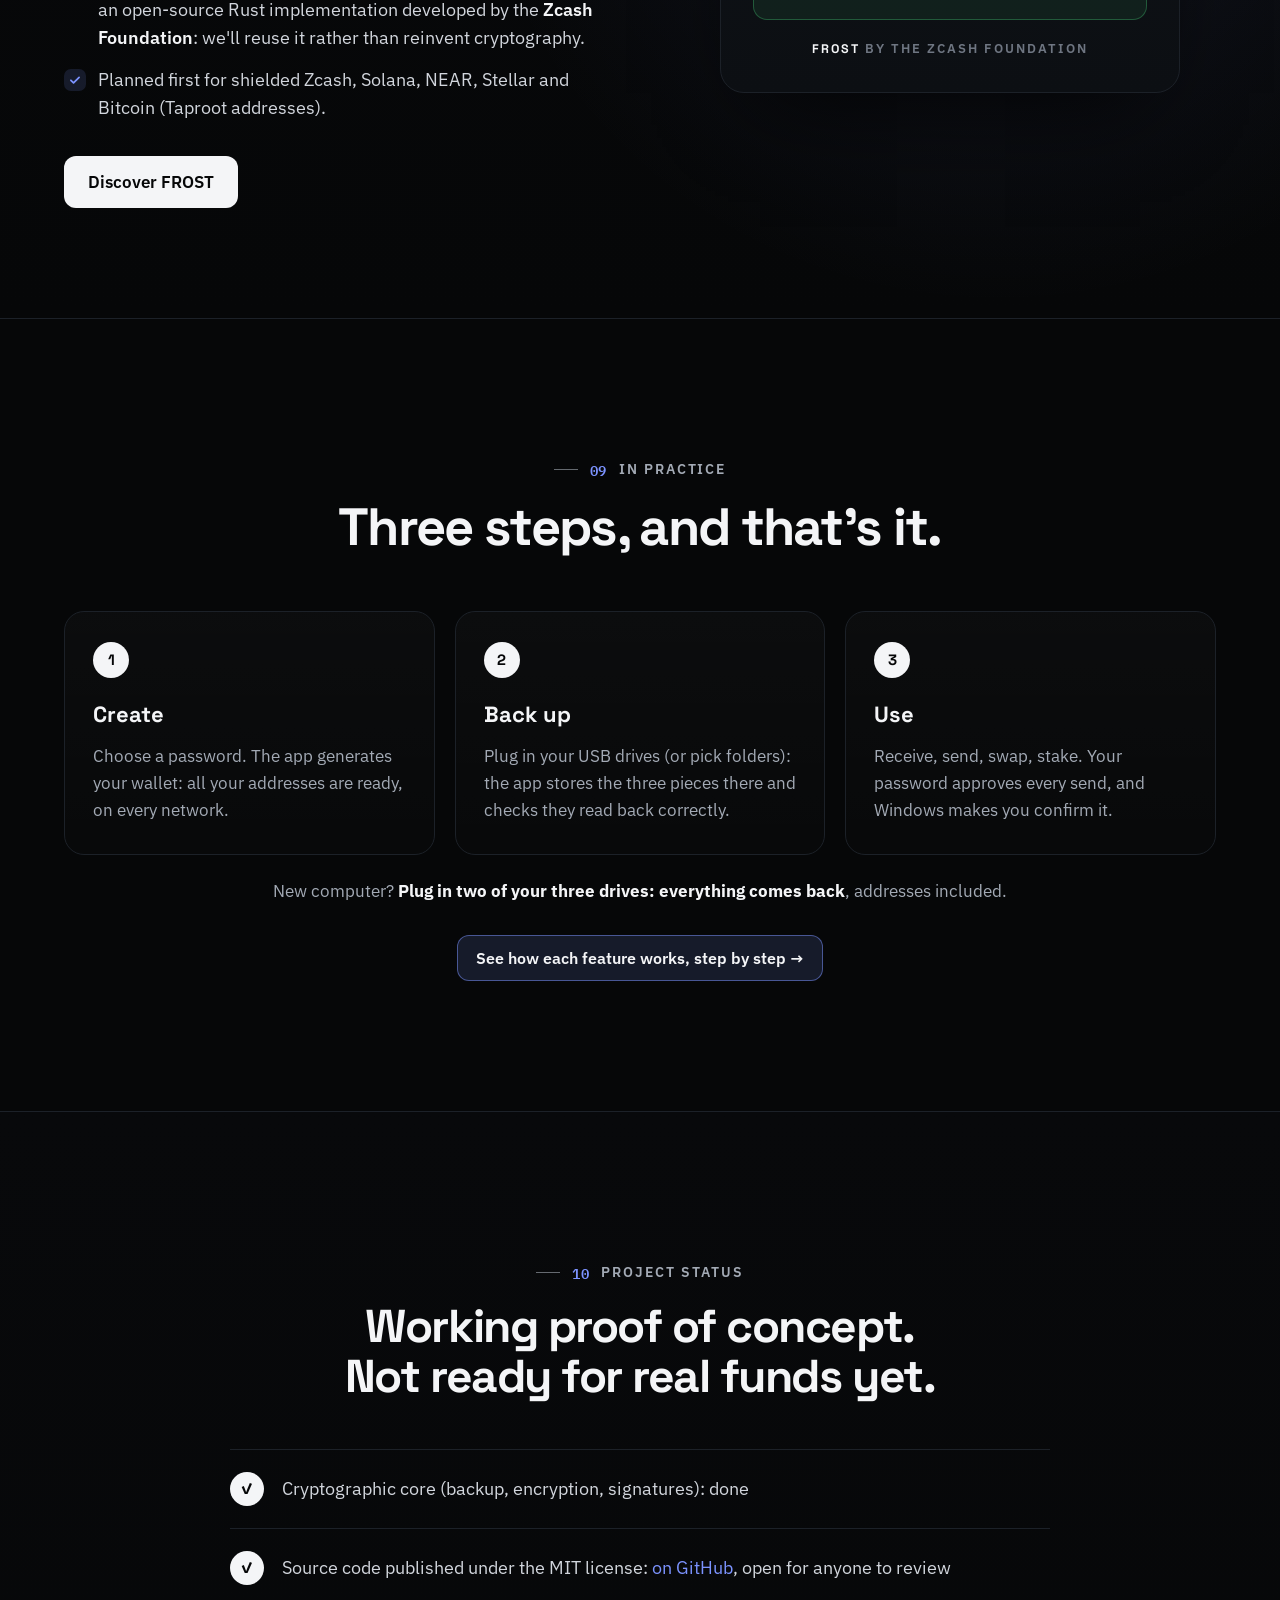
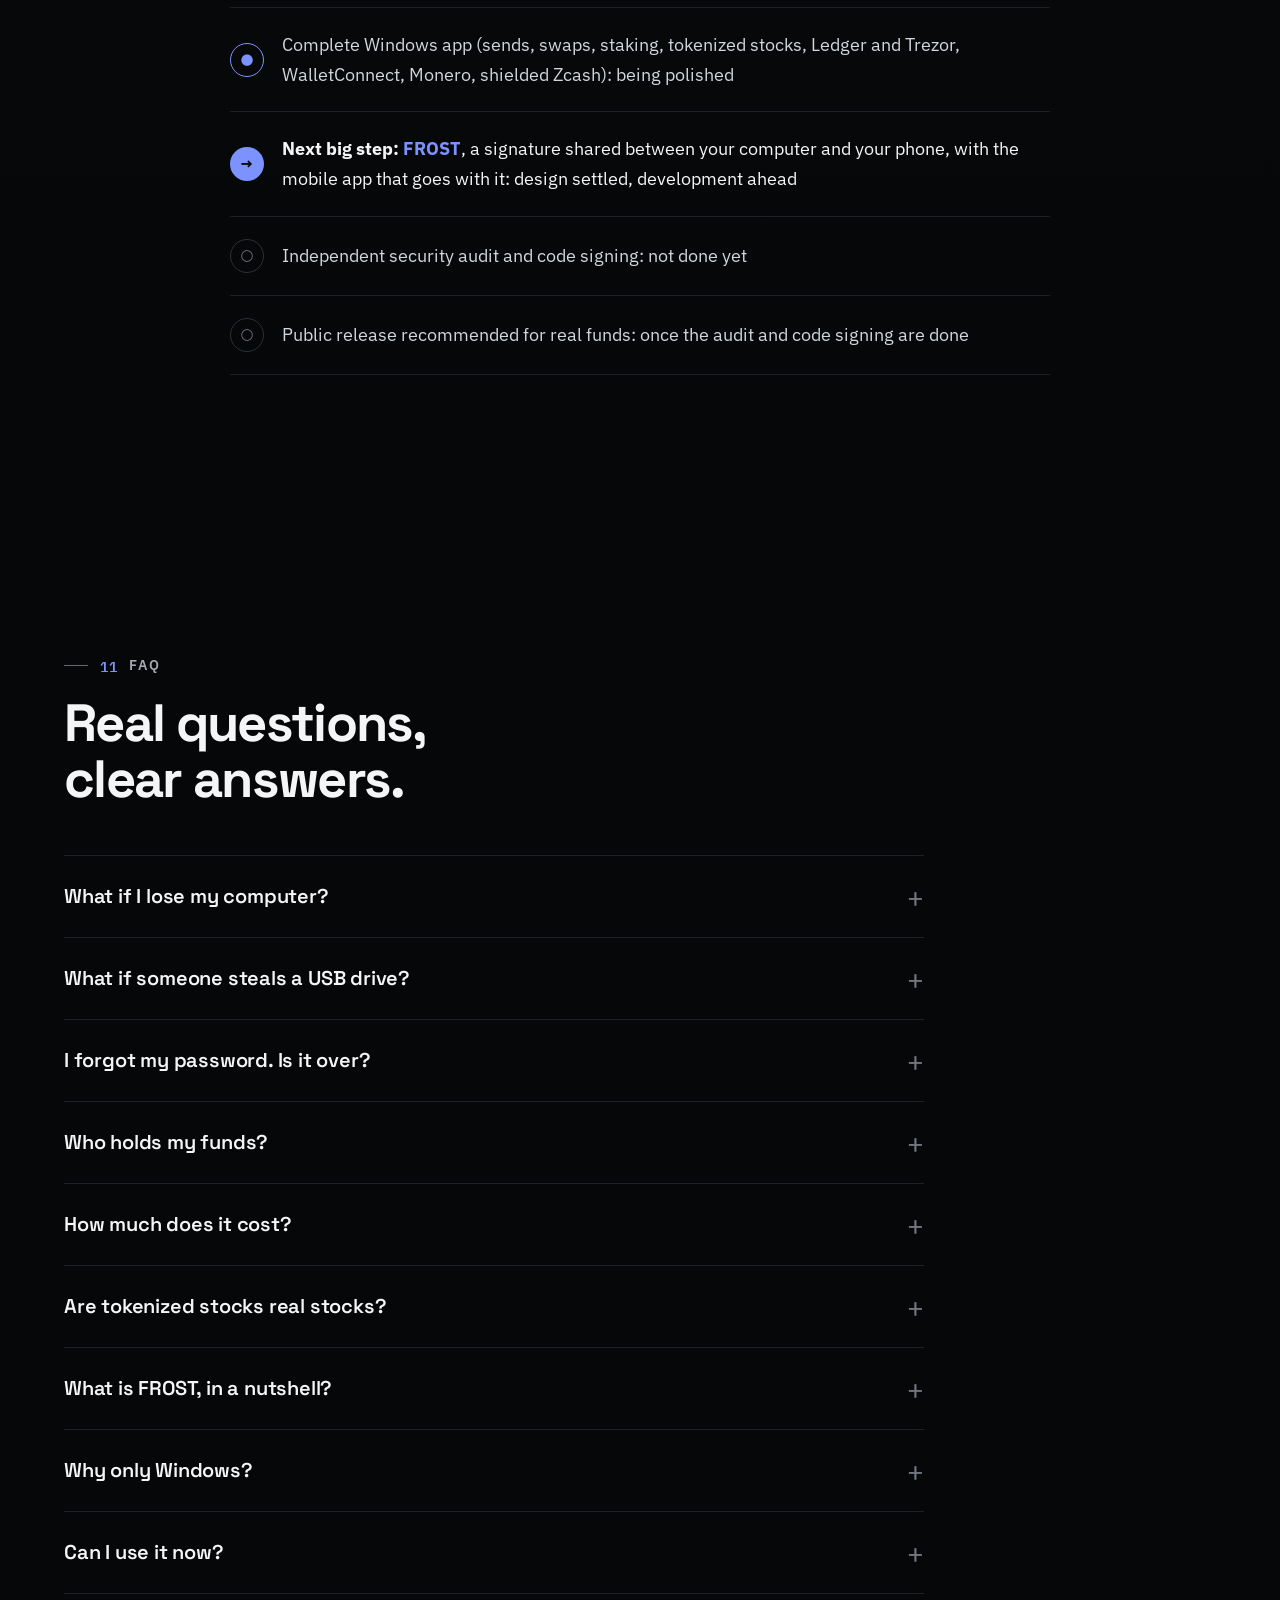
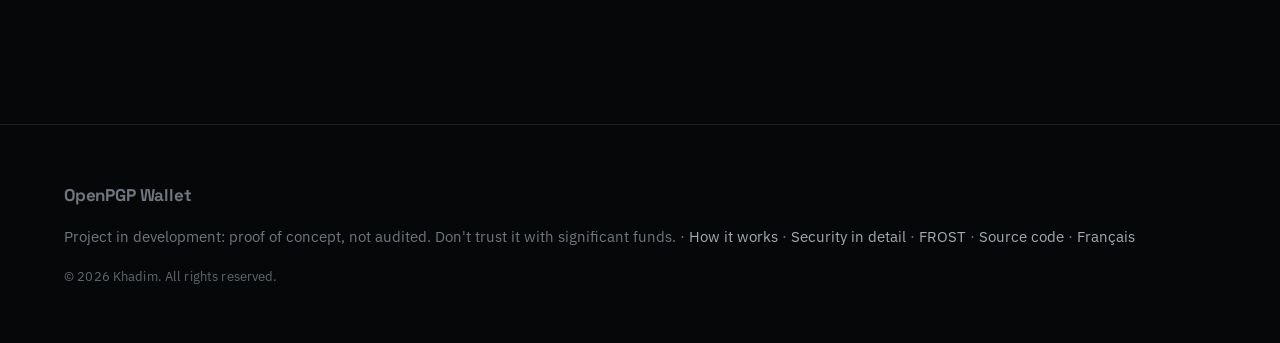
==== commit f464a8ac: "GitHub button in place of the in-development badge; source code now public" ====
--- a/en.html
+++ b/en.html
@@ -38,7 +38,7 @@
     <a href="#sec-faq">FAQ</a>
   </nav>
   <div class="nav-actions">
-    <span class="badge-private">IN DEVELOPMENT</span>
+    <a class="gh-link" href="https://github.com/OpenPGP-Wallet/openpgp-wallet" target="_blank" rel="noopener" aria-label="Source code on GitHub" title="Source code on GitHub"><svg width="18" height="18" viewBox="0 0 16 16" fill="currentColor" aria-hidden="true"><path d="M8 0C3.58 0 0 3.58 0 8c0 3.54 2.29 6.53 5.47 7.59.4.07.55-.17.55-.38 0-.19-.01-.82-.01-1.49-2.01.37-2.53-.49-2.69-.94-.09-.23-.48-.94-.82-1.13-.28-.15-.68-.52-.01-.53.63-.01 1.08.58 1.23.82.72 1.21 1.87.87 2.33.66.07-.52.28-.87.51-1.07-1.78-.2-3.64-.89-3.64-3.95 0-.87.31-1.59.82-2.15-.08-.2-.36-1.02.08-2.12 0 0 .67-.21 2.2.82.64-.18 1.32-.27 2-.27.68 0 1.36.09 2 .27 1.53-1.04 2.2-.82 2.2-.82.44 1.1.16 1.92.08 2.12.51.56.82 1.27.82 2.15 0 3.07-1.87 3.75-3.65 3.95.29.25.54.73.54 1.48 0 1.07-.01 1.93-.01 2.2 0 .21.15.46.55.38A8.013 8.013 0 0 0 16 8c0-4.42-3.58-8-8-8z"/></svg><span>GitHub</span></a>
     <button class="theme-toggle" type="button" id="theme-toggle" data-to-light="Switch to light theme" data-to-dark="Switch to dark theme" aria-label="Switch to light theme" title="Switch to light theme">
       <svg class="moon" width="18" height="18" viewBox="0 0 24 24" fill="none" stroke="currentColor" stroke-width="2" stroke-linecap="round" stroke-linejoin="round" aria-hidden="true"><path d="M21 12.8A9 9 0 1 1 11.2 3a7 7 0 0 0 9.8 9.8z"/></svg>
       <svg class="sun" width="18" height="18" viewBox="0 0 24 24" fill="none" stroke="currentColor" stroke-width="2" stroke-linecap="round" aria-hidden="true"><circle cx="12" cy="12" r="4"/><path d="M12 2v2M12 20v2M4.9 4.9l1.4 1.4M17.7 17.7l1.4 1.4M2 12h2M20 12h2M4.9 19.1l1.4-1.4M17.7 6.3l1.4-1.4"/></svg>
@@ -565,10 +565,11 @@
       <h2>Working proof of concept. Not ready for real funds yet.</h2>
       <div class="roadmap">
         <div class="step reveal" style="--d: 0.05s"><span class="step-badge done">✓</span><span>Cryptographic core (backup, encryption, signatures): done</span></div>
+        <div class="step reveal" style="--d: 0.08s"><span class="step-badge done">✓</span><span>Source code published under the MIT license: <a href="https://github.com/OpenPGP-Wallet/openpgp-wallet" target="_blank" rel="noopener">on GitHub</a>, open for anyone to review</span></div>
         <div class="step reveal" style="--d: 0.12s"><span class="step-badge doing">●</span><span>Complete Windows app (sends, swaps, staking, tokenized stocks, Ledger and Trezor, WalletConnect, Monero, shielded Zcash): being polished</span></div>
         <div class="step next reveal" style="--d: 0.19s"><span class="step-badge next">→</span><span><strong>Next big step: <a href="frost-en.html">FROST</a></strong>, a signature shared between your computer and your phone, with the mobile app that goes with it: design settled, development ahead</span></div>
-        <div class="step reveal" style="--d: 0.26s"><span class="step-badge todo">○</span><span>Independent security audit, code signing and source code release: none of them done yet</span></div>
-        <div class="step reveal" style="--d: 0.33s"><span class="step-badge todo">○</span><span>Public download: once the audit, code signing and source code release are done</span></div>
+        <div class="step reveal" style="--d: 0.26s"><span class="step-badge todo">○</span><span>Independent security audit and code signing: not done yet</span></div>
+        <div class="step reveal" style="--d: 0.33s"><span class="step-badge todo">○</span><span>Public release recommended for real funds: once the audit and code signing are done</span></div>
       </div>
     </div>
   </section>
@@ -615,7 +616,7 @@
         </details>
         <details>
           <summary>Can I use it now?</summary>
-          <p>Not with real amounts yet: the software hasn't been audited by an independent expert. The public version will come after that audit, code signing and the source code release.</p>
+          <p>Not with real amounts yet: the software hasn't been audited by an independent expert. The public version will come after that audit and code signing. The source code is already public: anyone can review it <a href="https://github.com/OpenPGP-Wallet/openpgp-wallet" target="_blank" rel="noopener">on GitHub</a>.</p>
         </details>
       </div>
     </div>
@@ -624,7 +625,7 @@
 
 <footer class="footer">
   <span class="brand" style="font-size: 17px;">OpenPGP Wallet</span>
-  <span>Project in development: proof of concept, not audited. Don't trust it with significant funds. · <a href="how-it-works.html">How it works</a> · <a href="security.html">Security in detail</a> · <a href="frost-en.html">FROST</a> · <a href="index.html" hreflang="fr" lang="fr">Français</a></span>
+  <span>Project in development: proof of concept, not audited. Don't trust it with significant funds. · <a href="how-it-works.html">How it works</a> · <a href="security.html">Security in detail</a> · <a href="frost-en.html">FROST</a> · <a href="https://github.com/OpenPGP-Wallet/openpgp-wallet" target="_blank" rel="noopener">Source code</a> · <a href="index.html" hreflang="fr" lang="fr">Français</a></span>
   <span class="footer-copy">© 2026 Khadim. All rights reserved.</span>
 </footer>
 
--- a/assets/site.css
+++ b/assets/site.css
@@ -550,7 +550,8 @@
 :root[data-theme="light"] .theme-toggle .moon { display: none; }
 @media (max-width: 640px) { .theme-toggle { width: 36px; height: 36px; } }
 /* Très petits téléphones : le logo seul, sans le nom, pour garder les boutons. */
-@media (max-width: 369px) { .nav .brand { font-size: 0; gap: 0; } }
+/* Téléphones : le cadenas seul, pour que thème, langue, Mode d'emploi et FROST tiennent. */
+@media (max-width: 439px) { .nav .brand { font-size: 0; gap: 0; } }
 
 /* ===== Thème clair (« version blanche ») ===== */
 :root[data-theme="light"] {
@@ -720,7 +721,12 @@
   .guide-cat-head p { margin-left: 0; width: 100%; text-align: left; }
 }
 /* Bouton masqué tant que la barre manque de place (lien gardé en section 09 et en pied de page). */
-@media (max-width: 767px) { .guide-link { display: none; } }
+/* Téléphones : « Mode d'emploi » en icône (livre ouvert) au format du bouton thème ; le texte reste lu par les lecteurs d'écran. */
+@media (max-width: 767px) {
+  .guide-link { width: 40px; padding: 0; justify-content: center; font-size: 0; }
+  .guide-link::before { content: ""; width: 18px; height: 18px; background: currentColor; -webkit-mask: url("data:image/svg+xml,%3Csvg xmlns='http://www.w3.org/2000/svg' viewBox='0 0 24 24' fill='none' stroke='black' stroke-width='2' stroke-linecap='round' stroke-linejoin='round'%3E%3Cpath d='M2 4h6a4 4 0 0 1 4 4v13a3 3 0 0 0-3-3H2z'/%3E%3Cpath d='M22 4h-6a4 4 0 0 0-4 4v13a3 3 0 0 1 3-3h7z'/%3E%3C/svg%3E") center / contain no-repeat; mask: url("data:image/svg+xml,%3Csvg xmlns='http://www.w3.org/2000/svg' viewBox='0 0 24 24' fill='none' stroke='black' stroke-width='2' stroke-linecap='round' stroke-linejoin='round'%3E%3Cpath d='M2 4h6a4 4 0 0 1 4 4v13a3 3 0 0 0-3-3H2z'/%3E%3Cpath d='M22 4h-6a4 4 0 0 0-4 4v13a3 3 0 0 1 3-3h7z'/%3E%3C/svg%3E") center / contain no-repeat; }
+}
+@media (max-width: 640px) { .guide-link { width: 36px; height: 36px; } }
 @media (max-width: 640px) {
   .guide-hero { padding-top: 120px; }
   .guide-cat { padding-top: 64px; }
@@ -857,3 +863,35 @@
 :root[data-theme="light"] .frost-page .compare-col.next { border-color: rgba(184, 120, 0, 0.35); background: linear-gradient(180deg, rgba(184, 120, 0, 0.07), rgba(184, 120, 0, 0.015)); }
 :root[data-theme="light"] .frost-page .ticks li::before { background-image: url("data:image/svg+xml,%3Csvg xmlns='http://www.w3.org/2000/svg' viewBox='0 0 24 24' fill='none' stroke='%23b87800' stroke-width='3' stroke-linecap='round' stroke-linejoin='round'%3E%3Cpath d='M5 12.5l4.5 4.5L19 7.5'/%3E%3C/svg%3E"); }
 :root[data-theme="light"] .frost-page .btn-primary:hover { background: #8a5a00; }
+
+/* ===== Livre blanc FROST (frost-livre-blanc.html / frost-white-paper.html) ===== */
+.frost-page .frost-link[aria-current="true"] { background: var(--accent); border-color: var(--accent); color: var(--on-accent); }
+:root[data-theme="light"] .frost-page .frost-link[aria-current="true"] { color: #ffffff; }
+.paper-hero h1 { max-width: 900px; }
+.paper-meta { margin-top: 18px; font-size: 15px; color: var(--dim); font-family: var(--font-mono); letter-spacing: 0.01em; }
+.paper-points { padding-top: 70px; padding-bottom: 40px; }
+.paper-honest { margin-top: 48px; grid-template-columns: auto 1fr; }
+.paper-doc { padding-top: 40px; }
+.paper-frame { display: block; width: 100%; height: min(88vh, 1200px); border: 1px solid var(--line-2); border-radius: 18px; background: #ffffff; box-shadow: 0 30px 80px -40px rgba(0, 0, 0, 0.6); }
+@media (max-width: 767px) { .paper-doc { display: none; } }
+@media (max-width: 640px) { .paper-honest { grid-template-columns: 1fr; } }
+.paper-hero .guide-inner { max-width: var(--maxw); }
+.paper-hero .eyebrow .num { text-transform: none; }
+.frost-page .paper-hero::before {
+  background:
+    radial-gradient(ellipse 45% 60% at 82% 30%, rgba(244, 183, 40, 0.12), transparent 70%),
+    radial-gradient(ellipse 35% 40% at 8% 0%, rgba(255, 214, 102, 0.06), transparent 70%);
+}
+:root[data-theme="light"] .frost-page .paper-hero::before {
+  background:
+    radial-gradient(ellipse 45% 60% at 82% 30%, rgba(201, 138, 0, 0.10), transparent 70%),
+    radial-gradient(ellipse 35% 40% at 8% 0%, rgba(201, 138, 0, 0.05), transparent 70%);
+}
+
+/* Code source sur GitHub, à la place de l'ancien badge « En développement » (l'avertissement reste dans la section Projet et le pied de page). */
+.gh-link { height: 40px; padding: 0 14px; display: inline-flex; align-items: center; gap: 8px; border: 1px solid var(--line-2); border-radius: 10px; color: var(--muted); font-weight: 600; font-size: 14px; white-space: nowrap; transition: color 0.2s, border-color 0.2s; }
+.gh-link:hover { color: var(--text); border-color: var(--hover-line); }
+.gh-link svg { flex: none; }
+@media (min-width: 1400px) and (max-width: 1599px) { .gh-link { padding: 0 12px; } }
+/* Téléphones : masqué comme l'ancien badge, faute de place ; le lien reste dans la section Projet et le pied de page. */
+@media (max-width: 640px) { .gh-link { display: none; } }
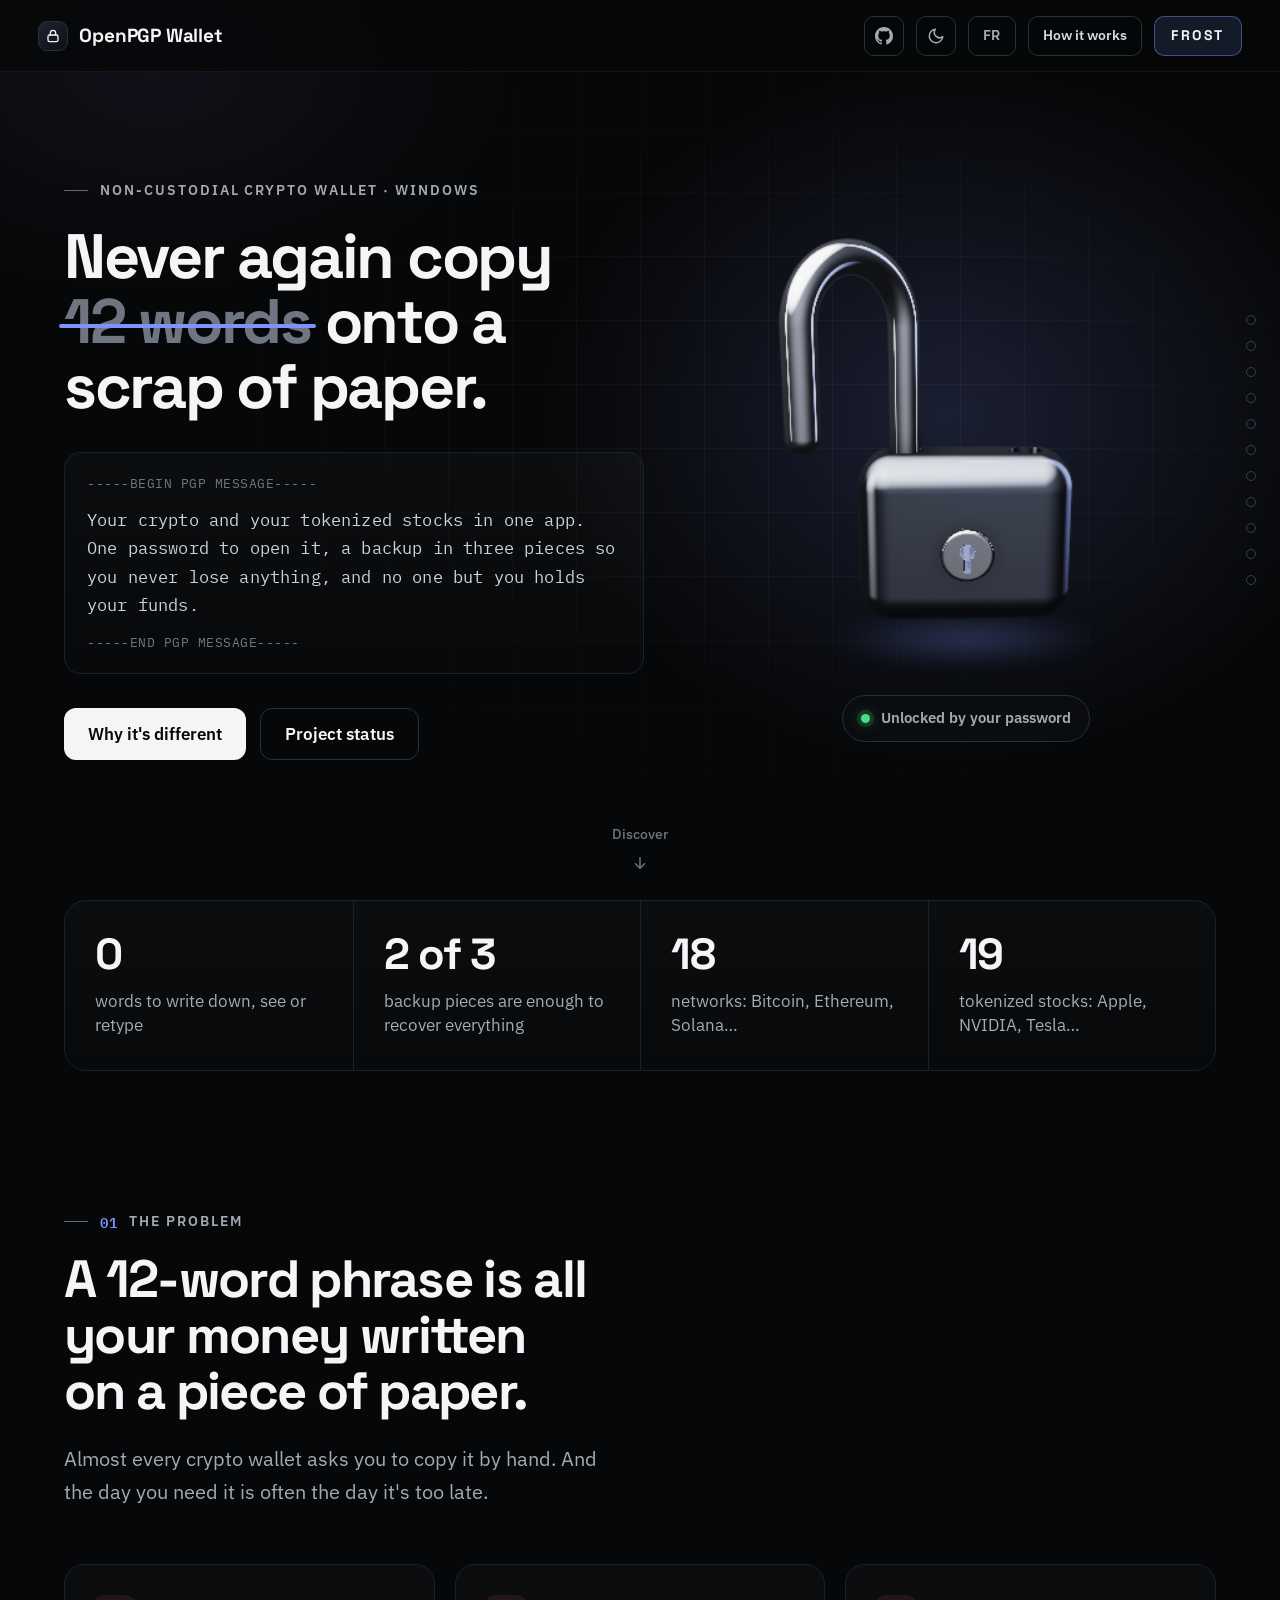
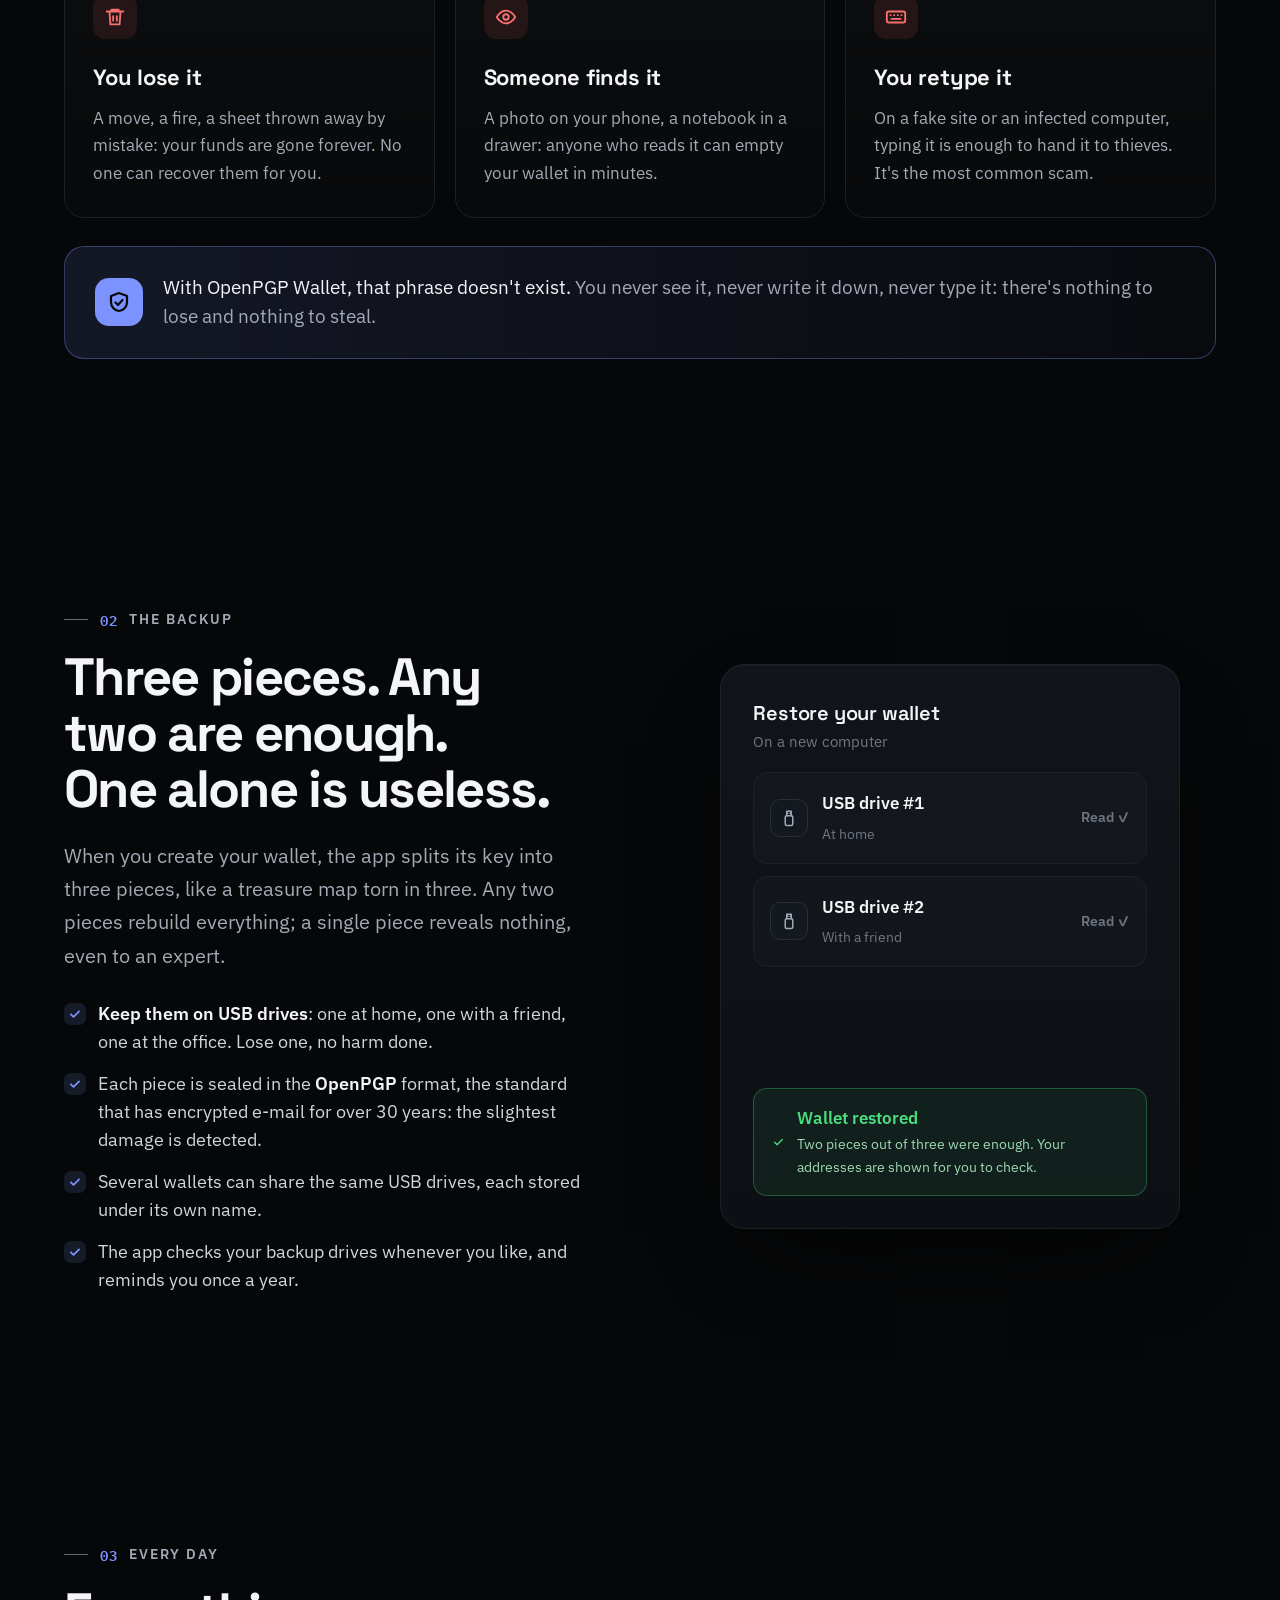
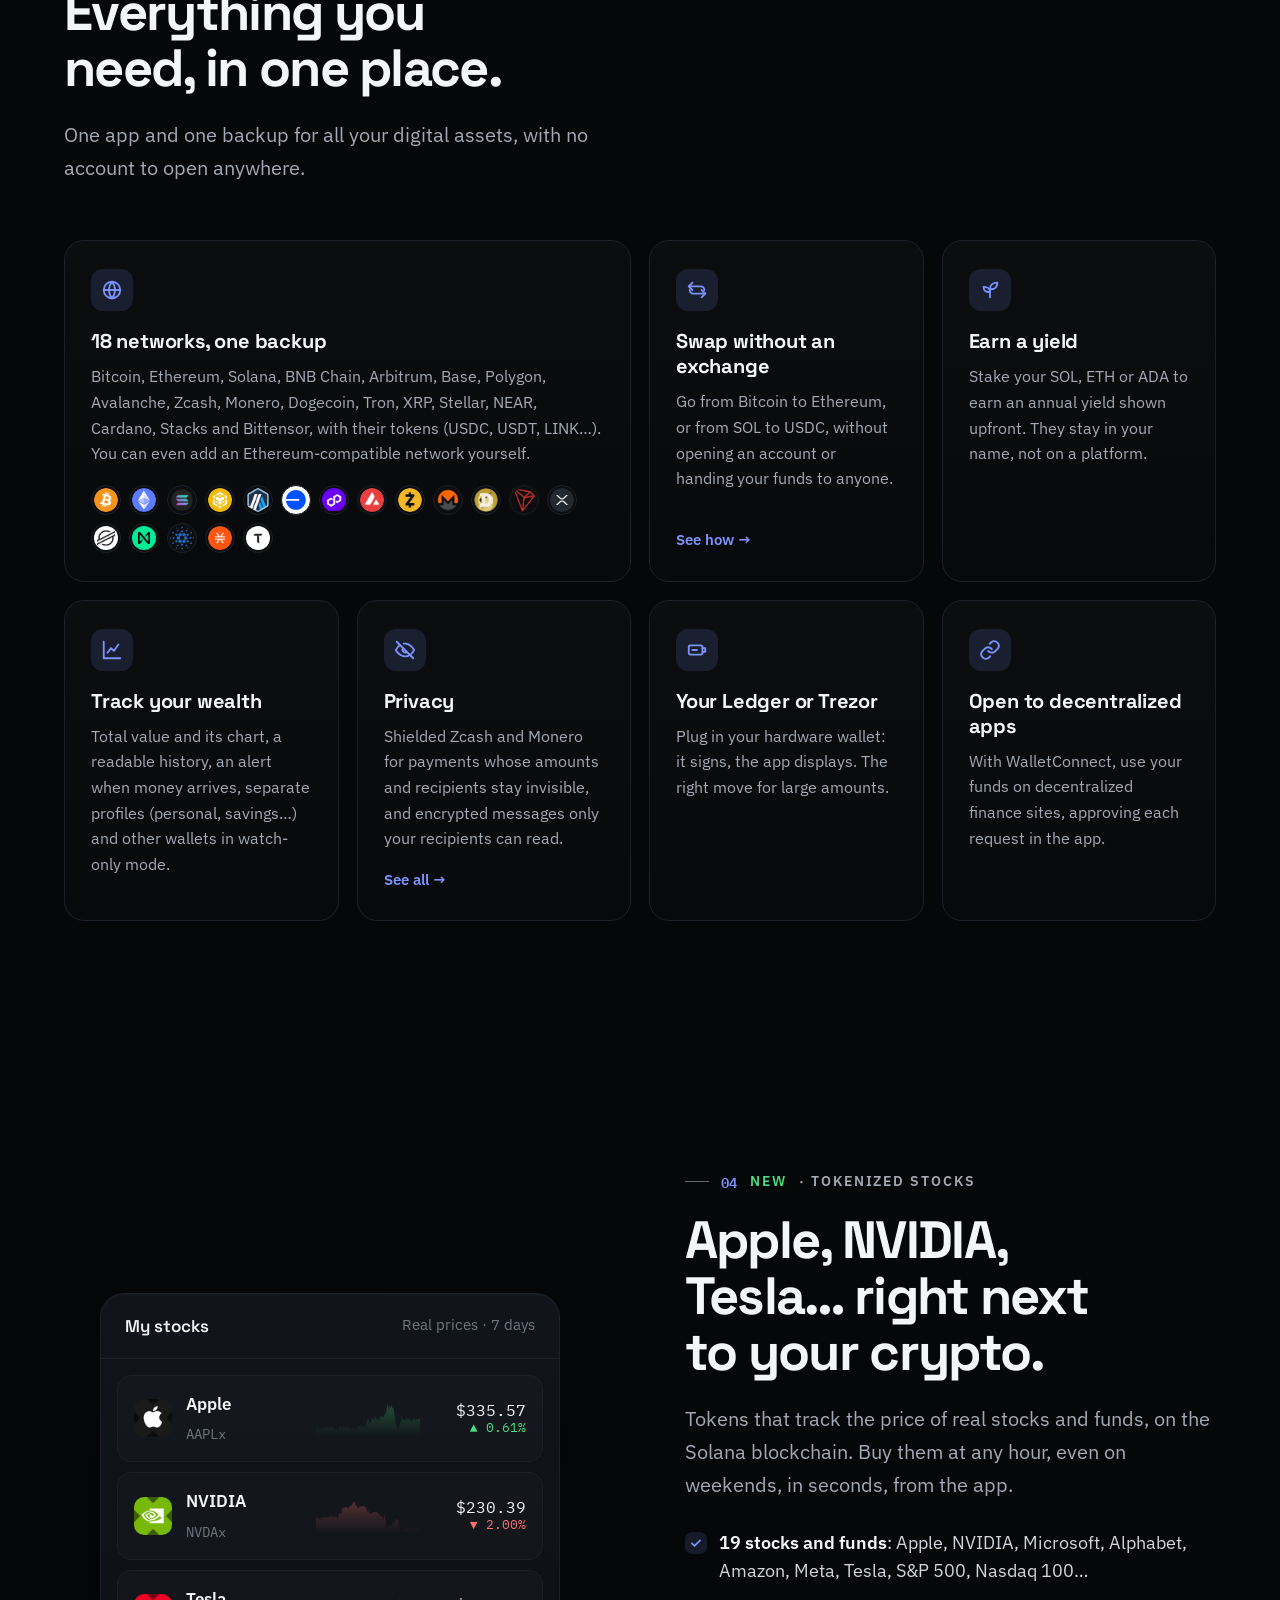
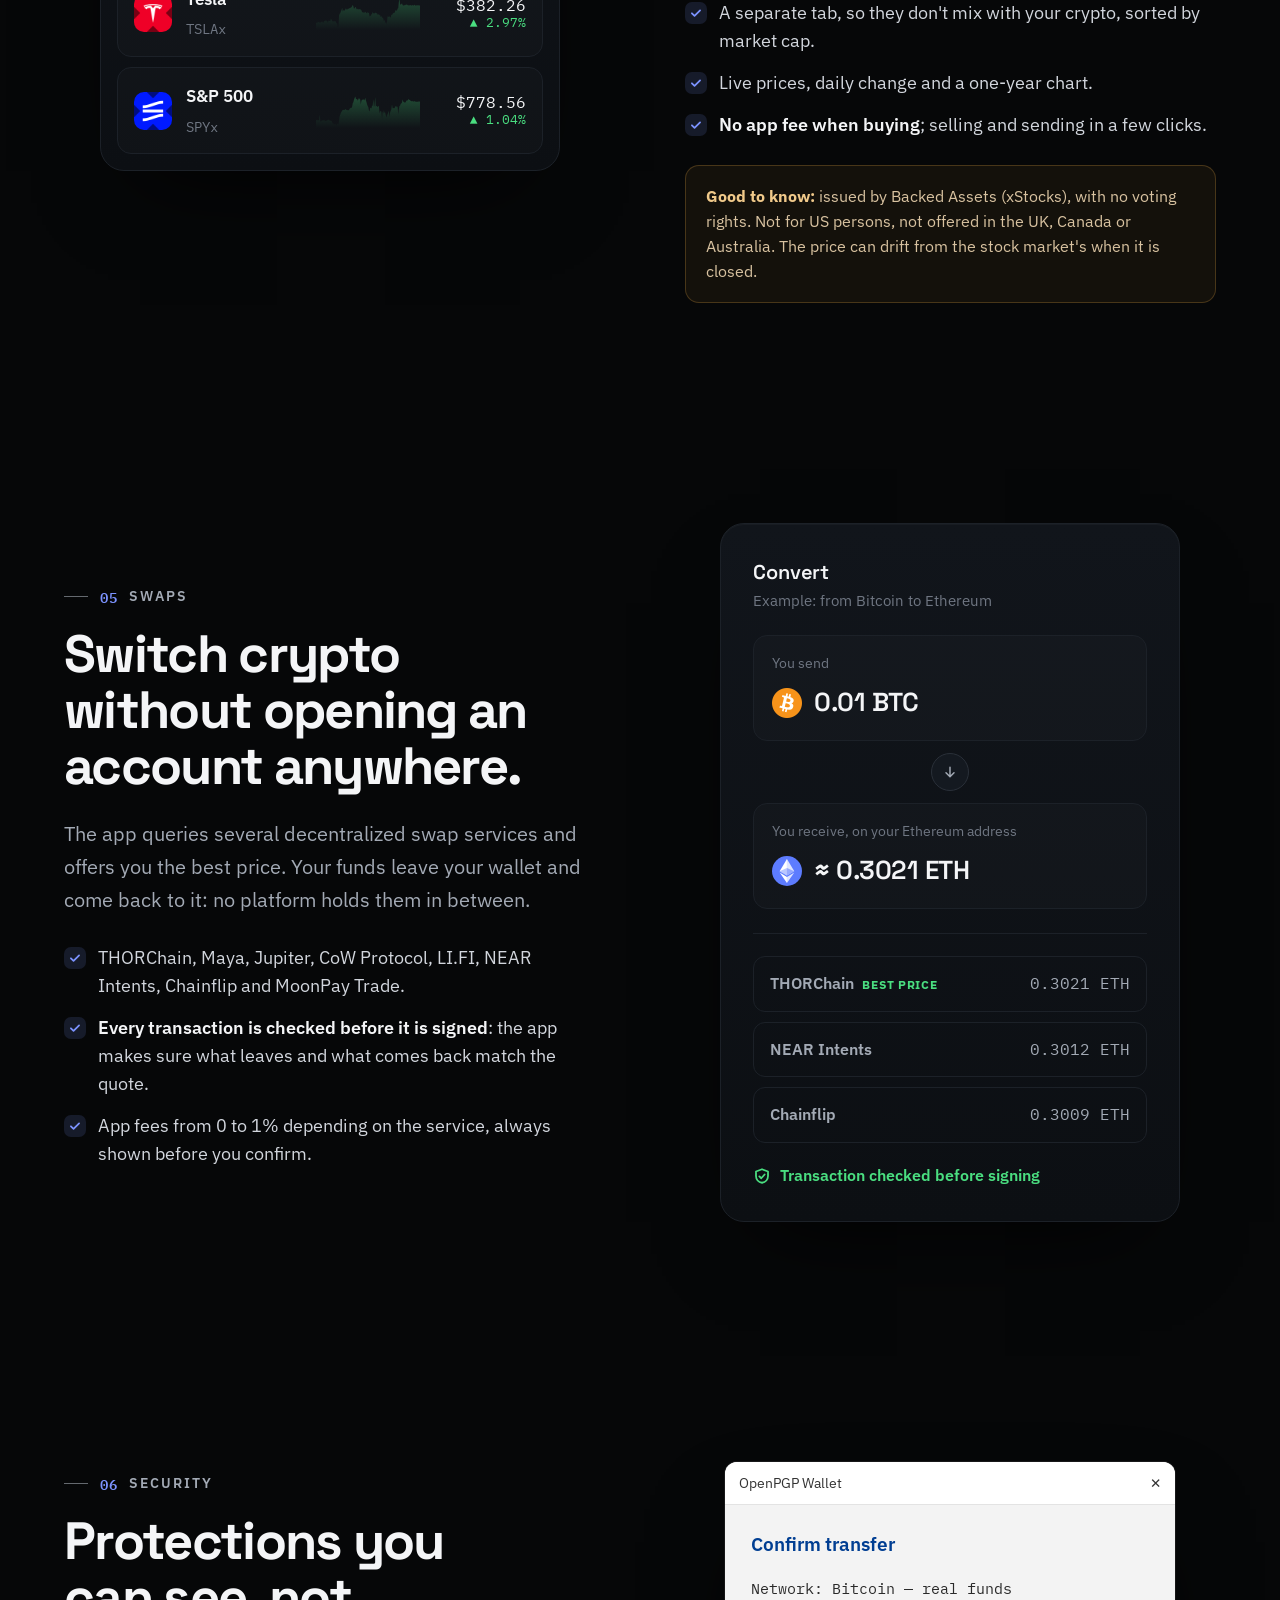
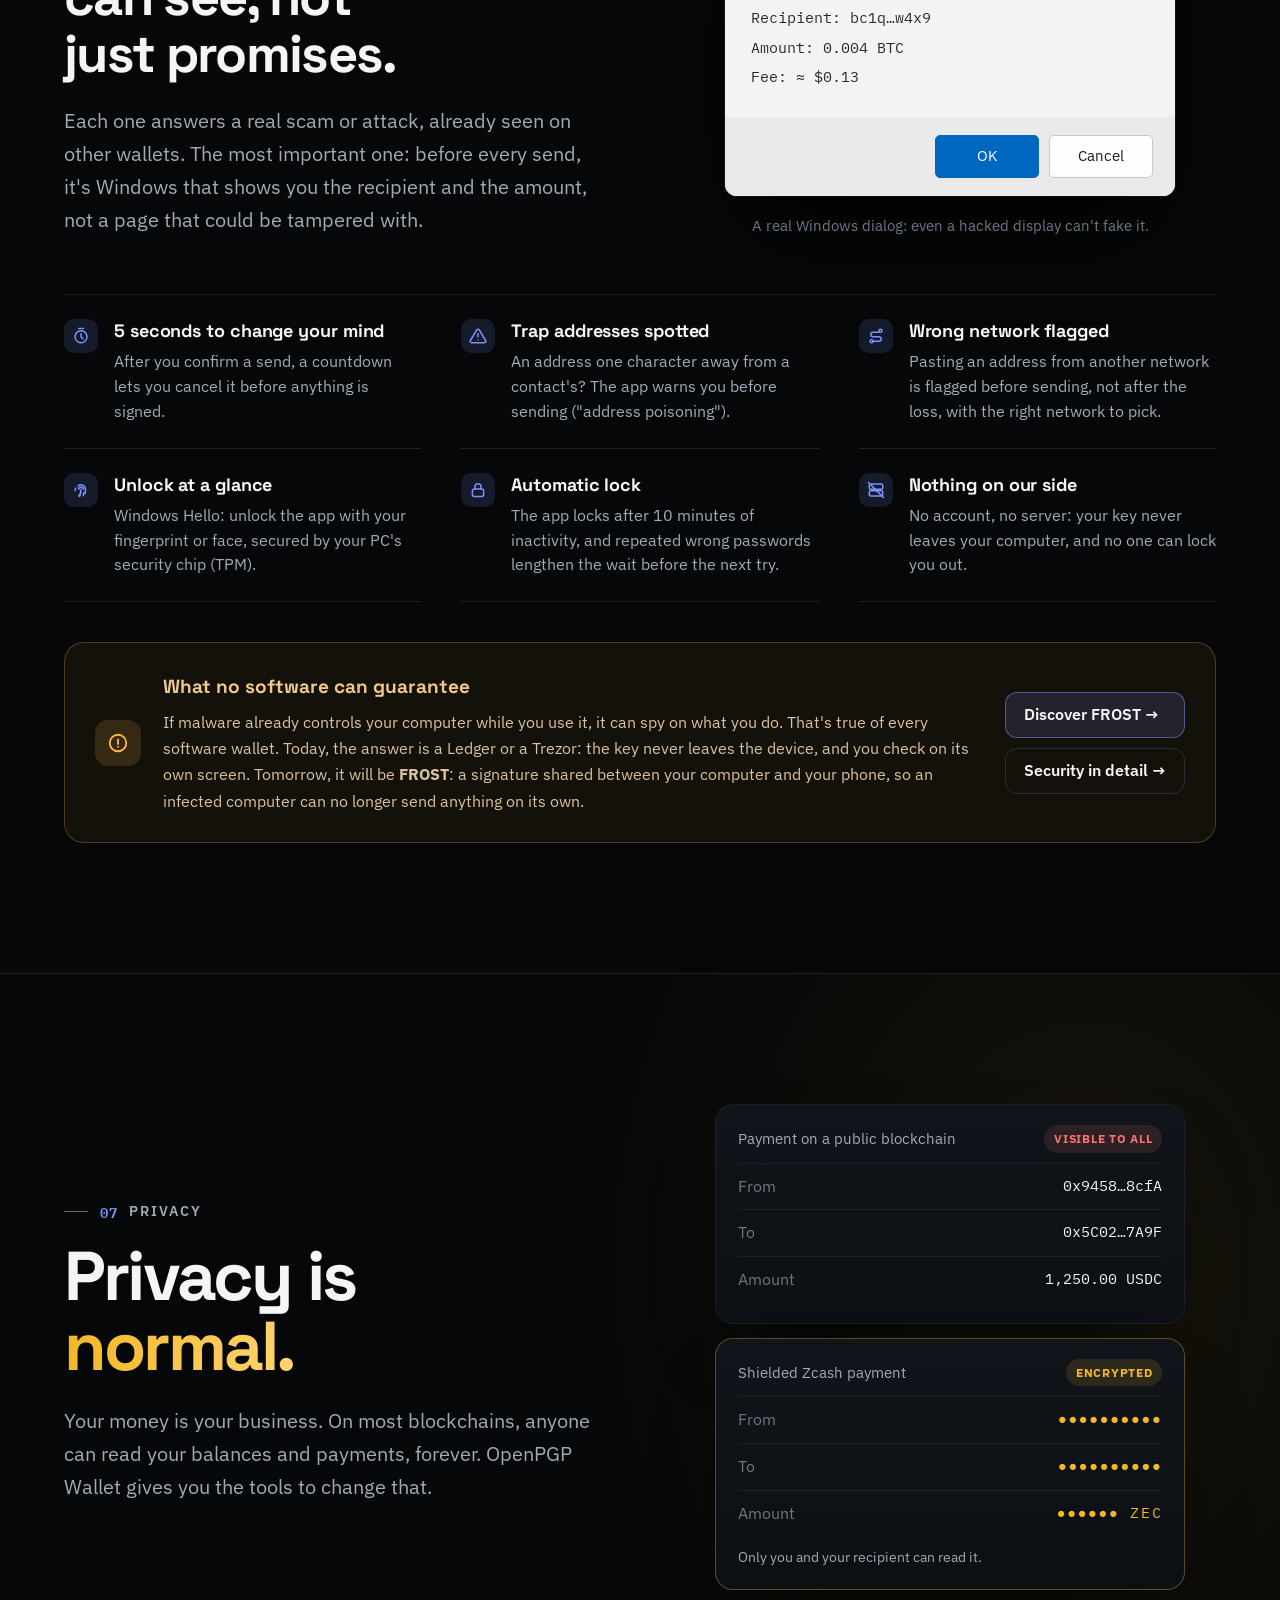
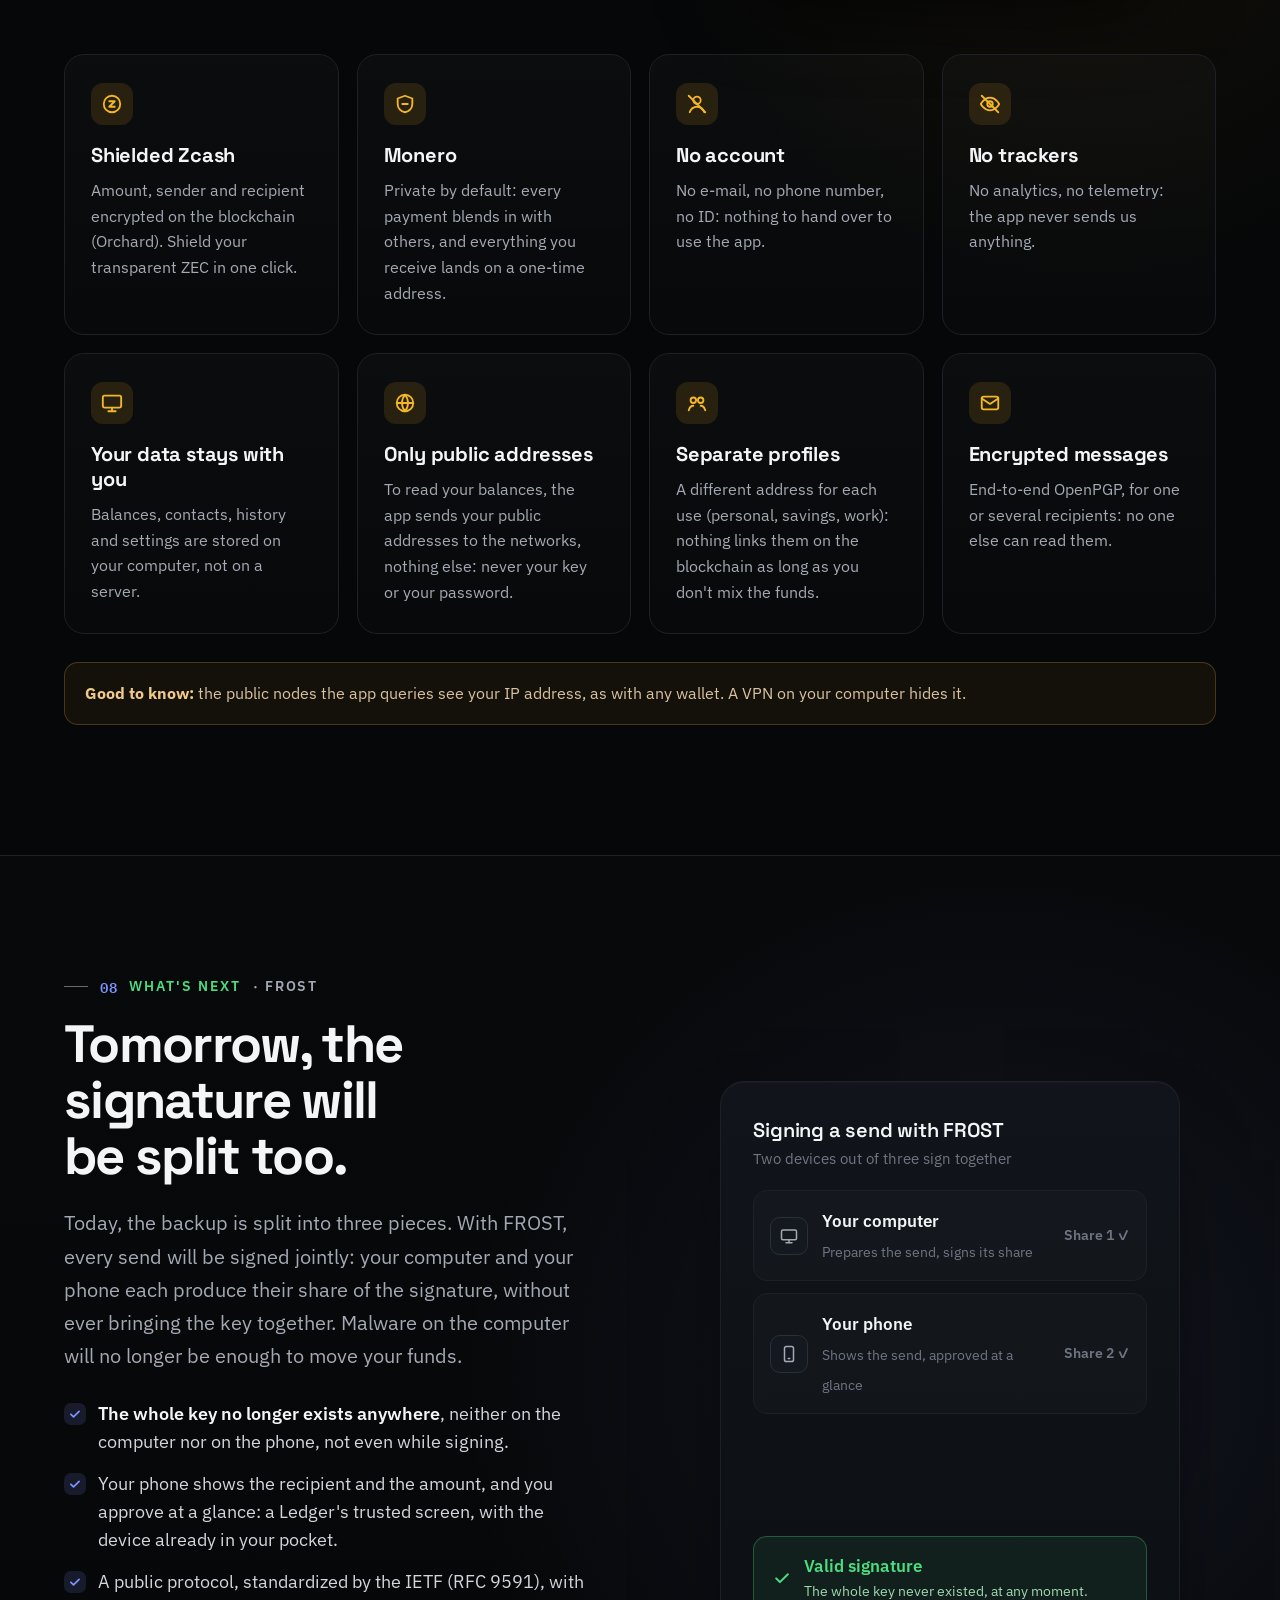
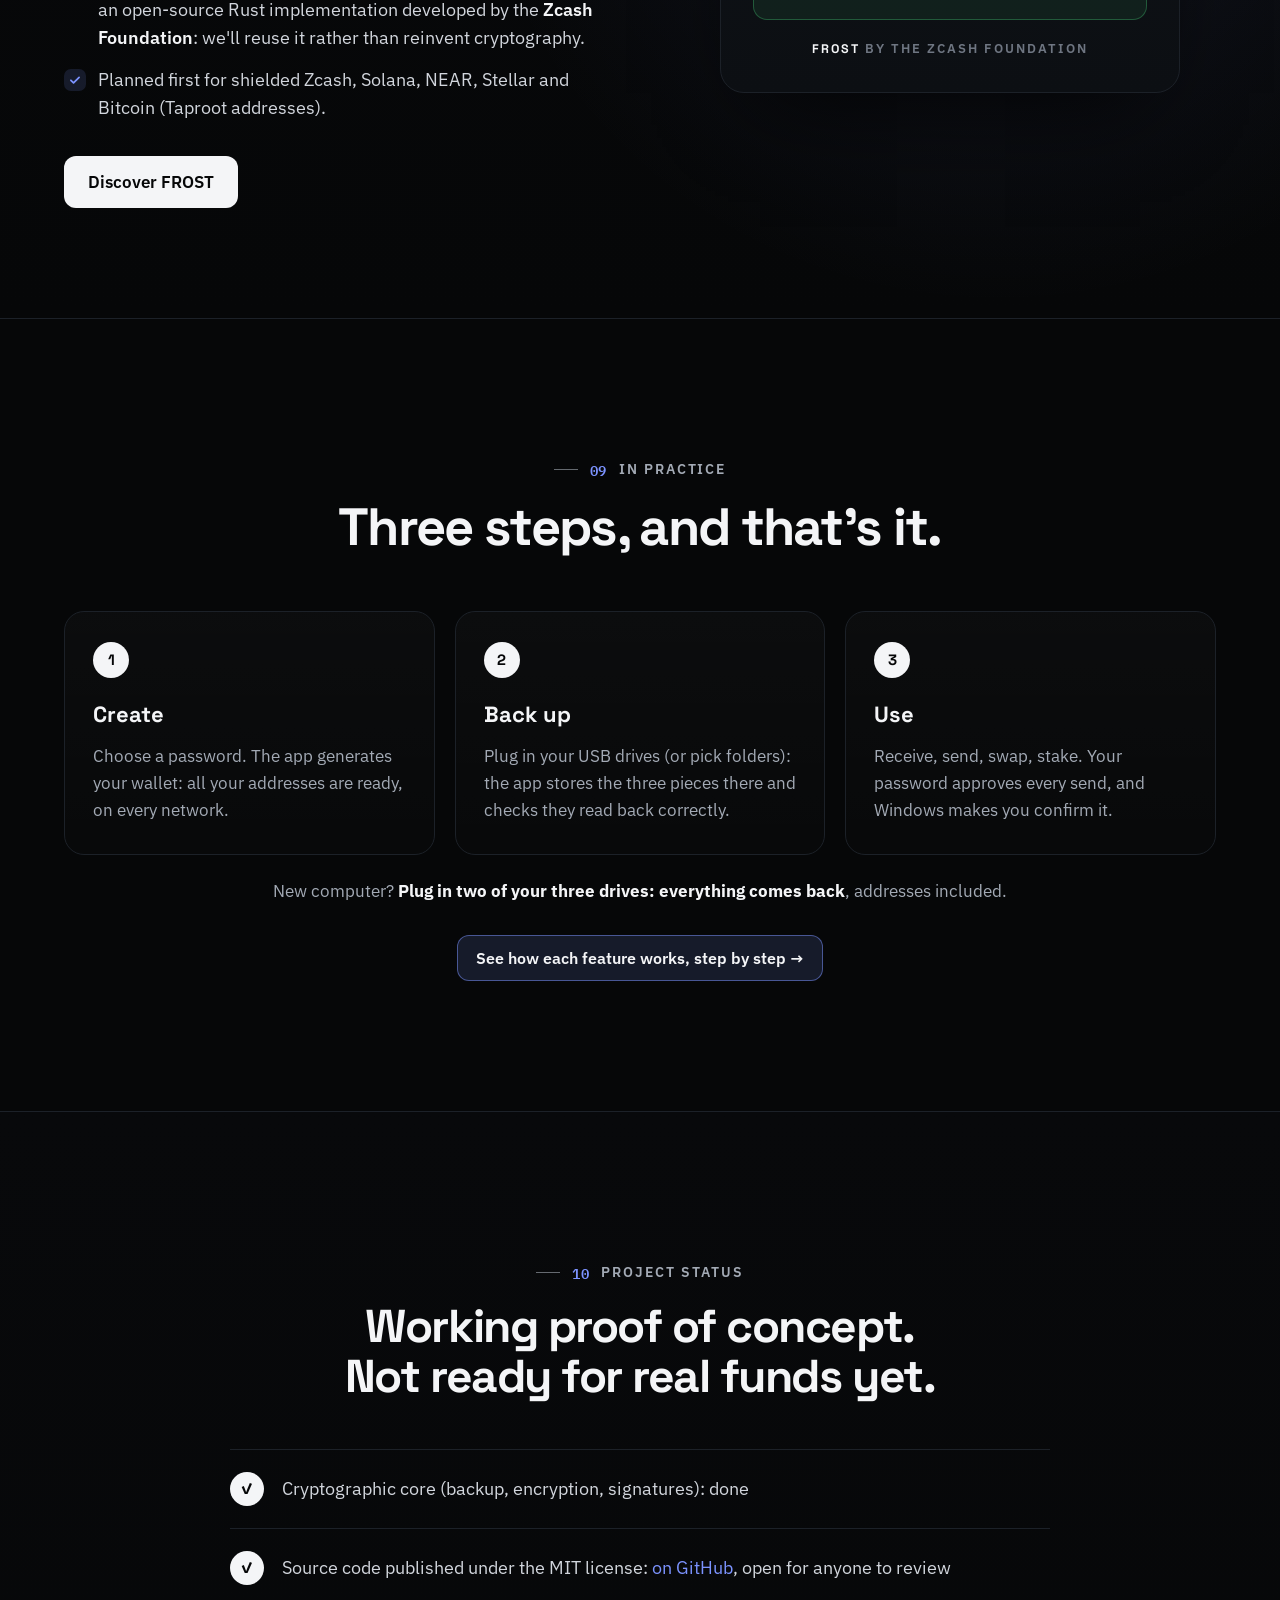
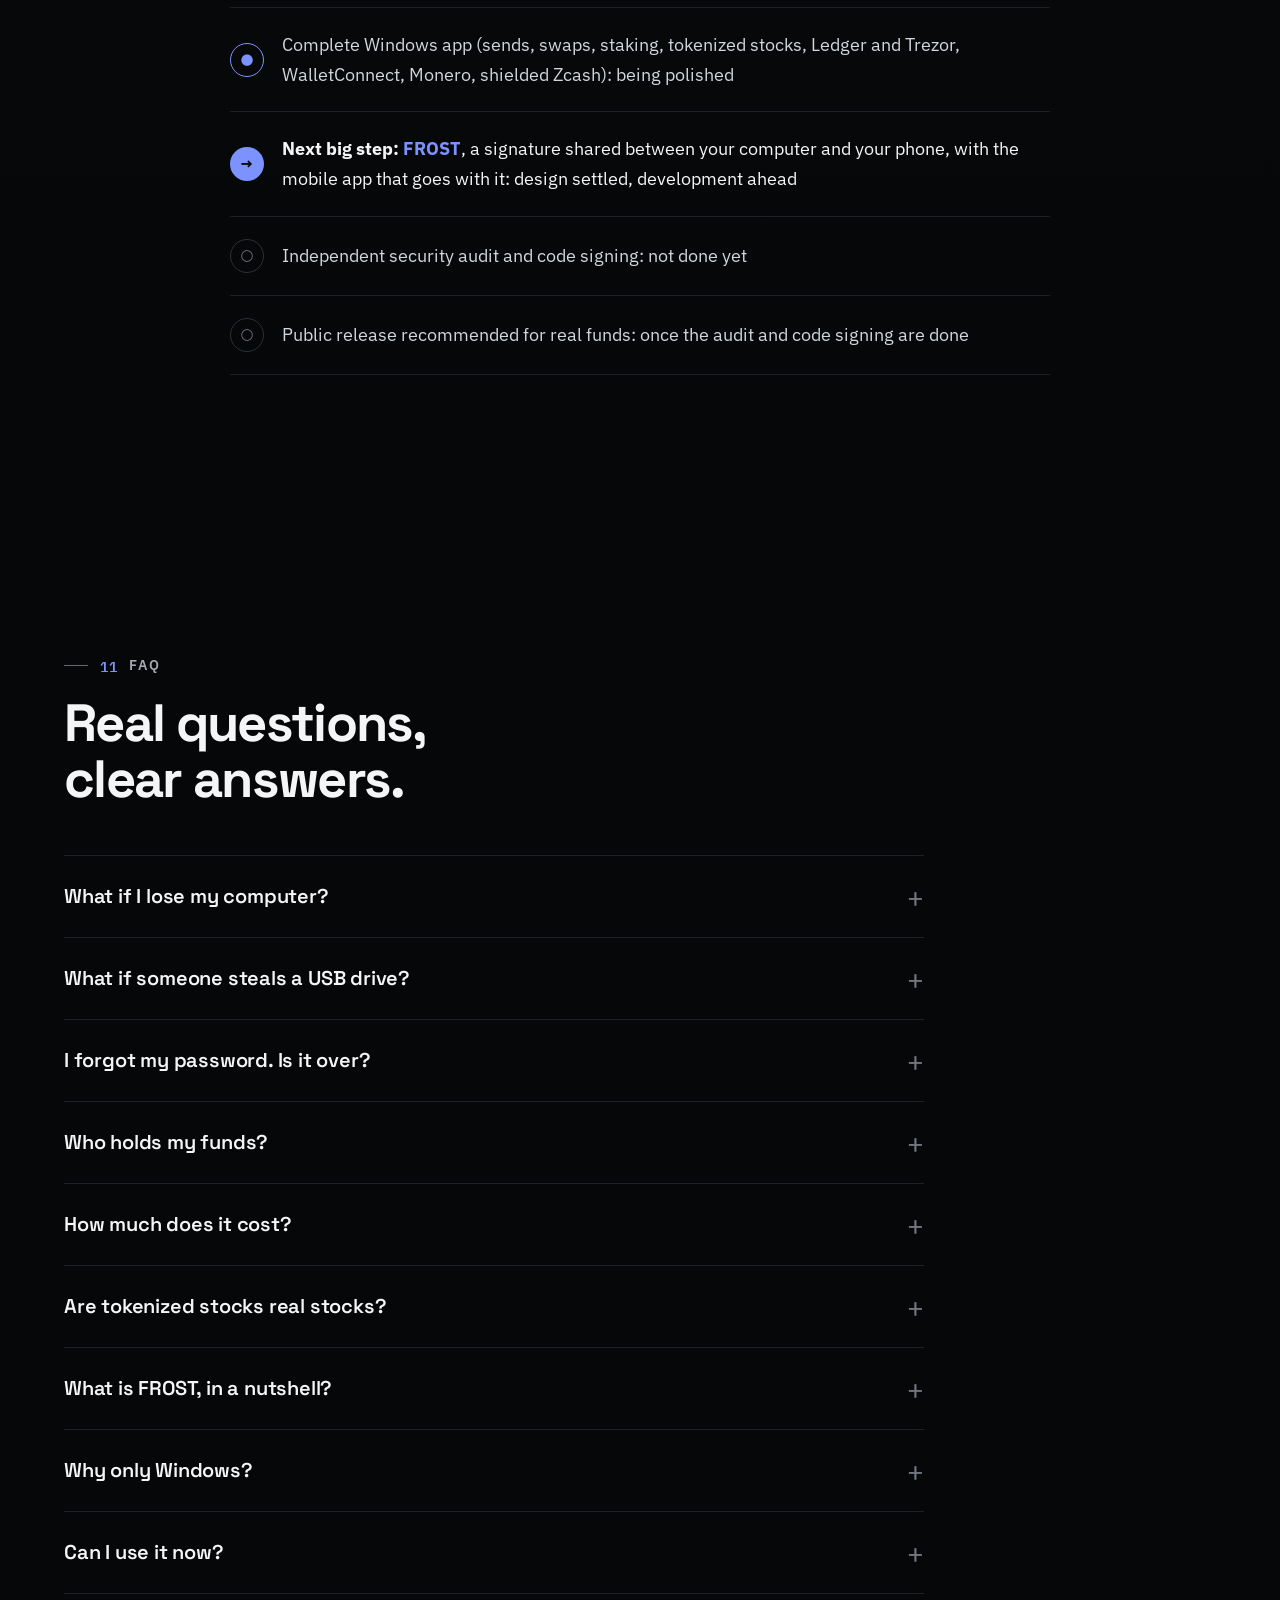
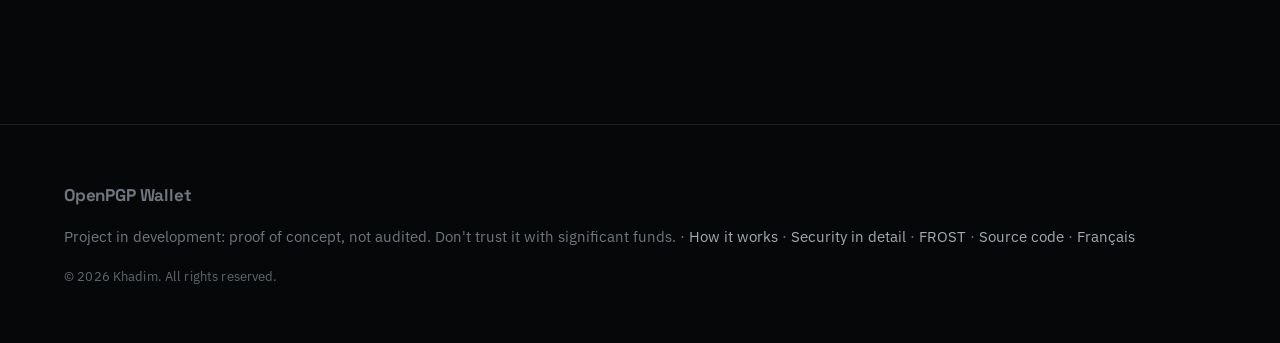
==== commit 3acb4ac2: "GitHub button: logo only, same size as the theme button" ====
--- a/en.html
+++ b/en.html
@@ -38,7 +38,7 @@
     <a href="#sec-faq">FAQ</a>
   </nav>
   <div class="nav-actions">
-    <a class="gh-link" href="https://github.com/OpenPGP-Wallet/openpgp-wallet" target="_blank" rel="noopener" aria-label="Source code on GitHub" title="Source code on GitHub"><svg width="18" height="18" viewBox="0 0 16 16" fill="currentColor" aria-hidden="true"><path d="M8 0C3.58 0 0 3.58 0 8c0 3.54 2.29 6.53 5.47 7.59.4.07.55-.17.55-.38 0-.19-.01-.82-.01-1.49-2.01.37-2.53-.49-2.69-.94-.09-.23-.48-.94-.82-1.13-.28-.15-.68-.52-.01-.53.63-.01 1.08.58 1.23.82.72 1.21 1.87.87 2.33.66.07-.52.28-.87.51-1.07-1.78-.2-3.64-.89-3.64-3.95 0-.87.31-1.59.82-2.15-.08-.2-.36-1.02.08-2.12 0 0 .67-.21 2.2.82.64-.18 1.32-.27 2-.27.68 0 1.36.09 2 .27 1.53-1.04 2.2-.82 2.2-.82.44 1.1.16 1.92.08 2.12.51.56.82 1.27.82 2.15 0 3.07-1.87 3.75-3.65 3.95.29.25.54.73.54 1.48 0 1.07-.01 1.93-.01 2.2 0 .21.15.46.55.38A8.013 8.013 0 0 0 16 8c0-4.42-3.58-8-8-8z"/></svg><span>GitHub</span></a>
+    <a class="gh-link" href="https://github.com/OpenPGP-Wallet/openpgp-wallet" target="_blank" rel="noopener" aria-label="Source code on GitHub" title="Source code on GitHub"><svg width="18" height="18" viewBox="0 0 16 16" fill="currentColor" aria-hidden="true"><path d="M8 0C3.58 0 0 3.58 0 8c0 3.54 2.29 6.53 5.47 7.59.4.07.55-.17.55-.38 0-.19-.01-.82-.01-1.49-2.01.37-2.53-.49-2.69-.94-.09-.23-.48-.94-.82-1.13-.28-.15-.68-.52-.01-.53.63-.01 1.08.58 1.23.82.72 1.21 1.87.87 2.33.66.07-.52.28-.87.51-1.07-1.78-.2-3.64-.89-3.64-3.95 0-.87.31-1.59.82-2.15-.08-.2-.36-1.02.08-2.12 0 0 .67-.21 2.2.82.64-.18 1.32-.27 2-.27.68 0 1.36.09 2 .27 1.53-1.04 2.2-.82 2.2-.82.44 1.1.16 1.92.08 2.12.51.56.82 1.27.82 2.15 0 3.07-1.87 3.75-3.65 3.95.29.25.54.73.54 1.48 0 1.07-.01 1.93-.01 2.2 0 .21.15.46.55.38A8.013 8.013 0 0 0 16 8c0-4.42-3.58-8-8-8z"/></svg></a>
     <button class="theme-toggle" type="button" id="theme-toggle" data-to-light="Switch to light theme" data-to-dark="Switch to dark theme" aria-label="Switch to light theme" title="Switch to light theme">
       <svg class="moon" width="18" height="18" viewBox="0 0 24 24" fill="none" stroke="currentColor" stroke-width="2" stroke-linecap="round" stroke-linejoin="round" aria-hidden="true"><path d="M21 12.8A9 9 0 1 1 11.2 3a7 7 0 0 0 9.8 9.8z"/></svg>
       <svg class="sun" width="18" height="18" viewBox="0 0 24 24" fill="none" stroke="currentColor" stroke-width="2" stroke-linecap="round" aria-hidden="true"><circle cx="12" cy="12" r="4"/><path d="M12 2v2M12 20v2M4.9 4.9l1.4 1.4M17.7 17.7l1.4 1.4M2 12h2M20 12h2M4.9 19.1l1.4-1.4M17.7 6.3l1.4-1.4"/></svg>
--- a/assets/site.css
+++ b/assets/site.css
@@ -888,10 +888,10 @@
     radial-gradient(ellipse 35% 40% at 8% 0%, rgba(201, 138, 0, 0.05), transparent 70%);
 }
 
-/* Code source sur GitHub, à la place de l'ancien badge « En développement » (l'avertissement reste dans la section Projet et le pied de page). */
-.gh-link { height: 40px; padding: 0 14px; display: inline-flex; align-items: center; gap: 8px; border: 1px solid var(--line-2); border-radius: 10px; color: var(--muted); font-weight: 600; font-size: 14px; white-space: nowrap; transition: color 0.2s, border-color 0.2s; }
+/* Code source sur GitHub (logo seul, au format du bouton thème), à la place de l'ancien badge « En développement » (l'avertissement reste dans la section Projet et le pied de page). */
+.gh-link { width: 40px; height: 40px; display: inline-grid; place-items: center; border: 1px solid var(--line-2); border-radius: 10px; color: var(--muted); transition: color 0.2s, border-color 0.2s; }
 .gh-link:hover { color: var(--text); border-color: var(--hover-line); }
 .gh-link svg { flex: none; }
-@media (min-width: 1400px) and (max-width: 1599px) { .gh-link { padding: 0 12px; } }
+
 /* Téléphones : masqué comme l'ancien badge, faute de place ; le lien reste dans la section Projet et le pied de page. */
 @media (max-width: 640px) { .gh-link { display: none; } }
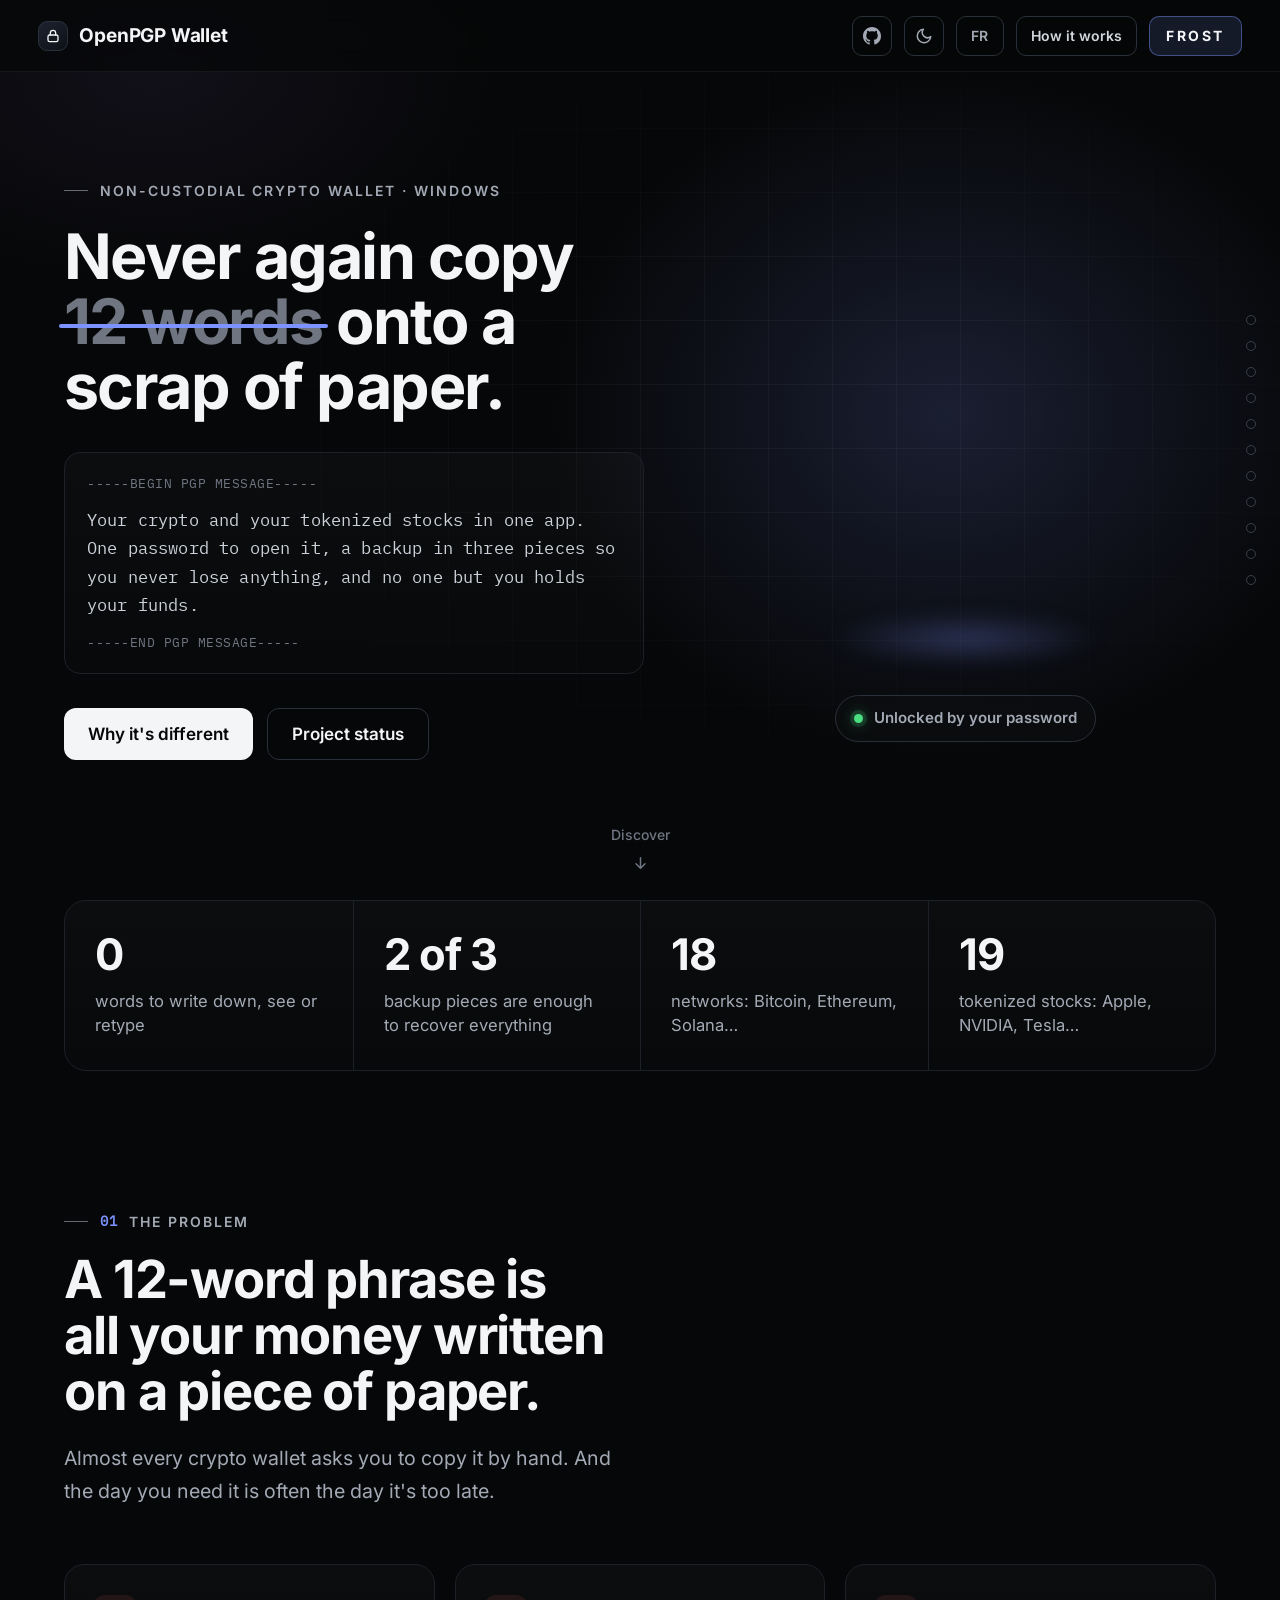
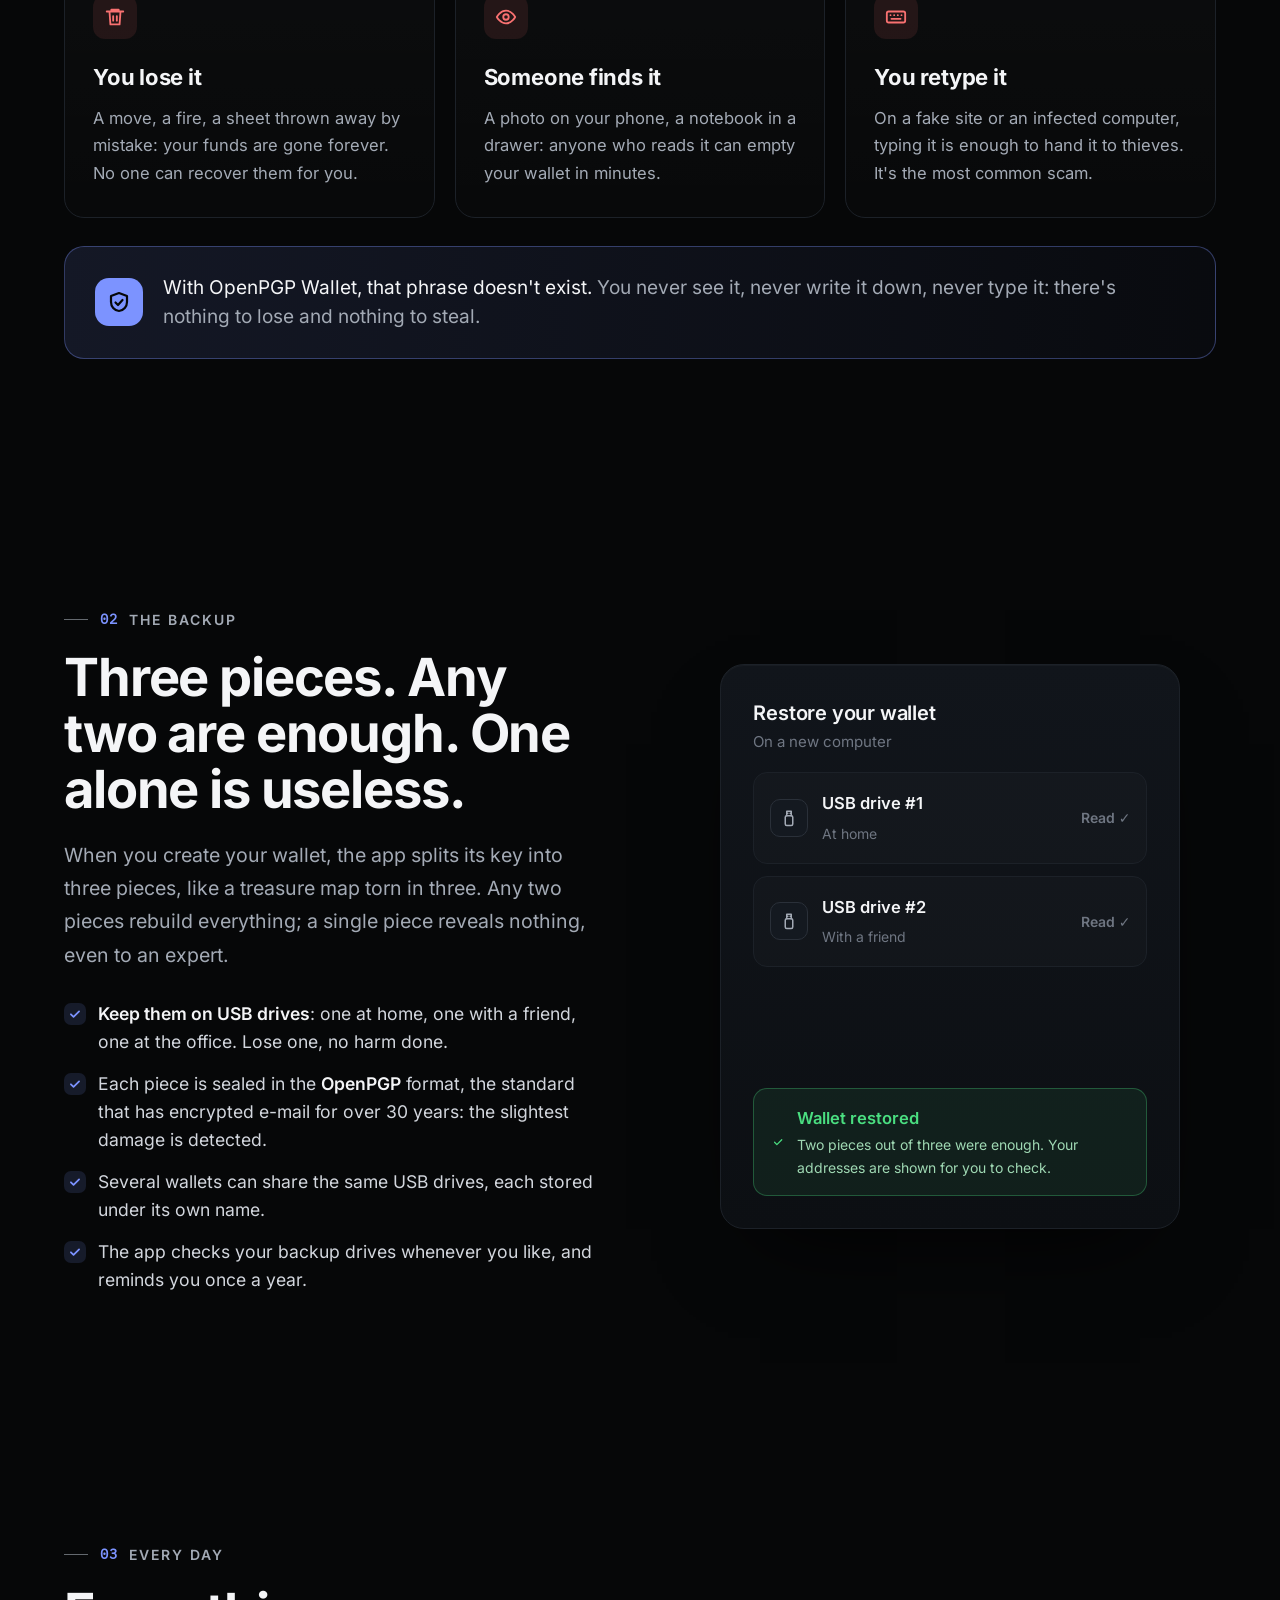
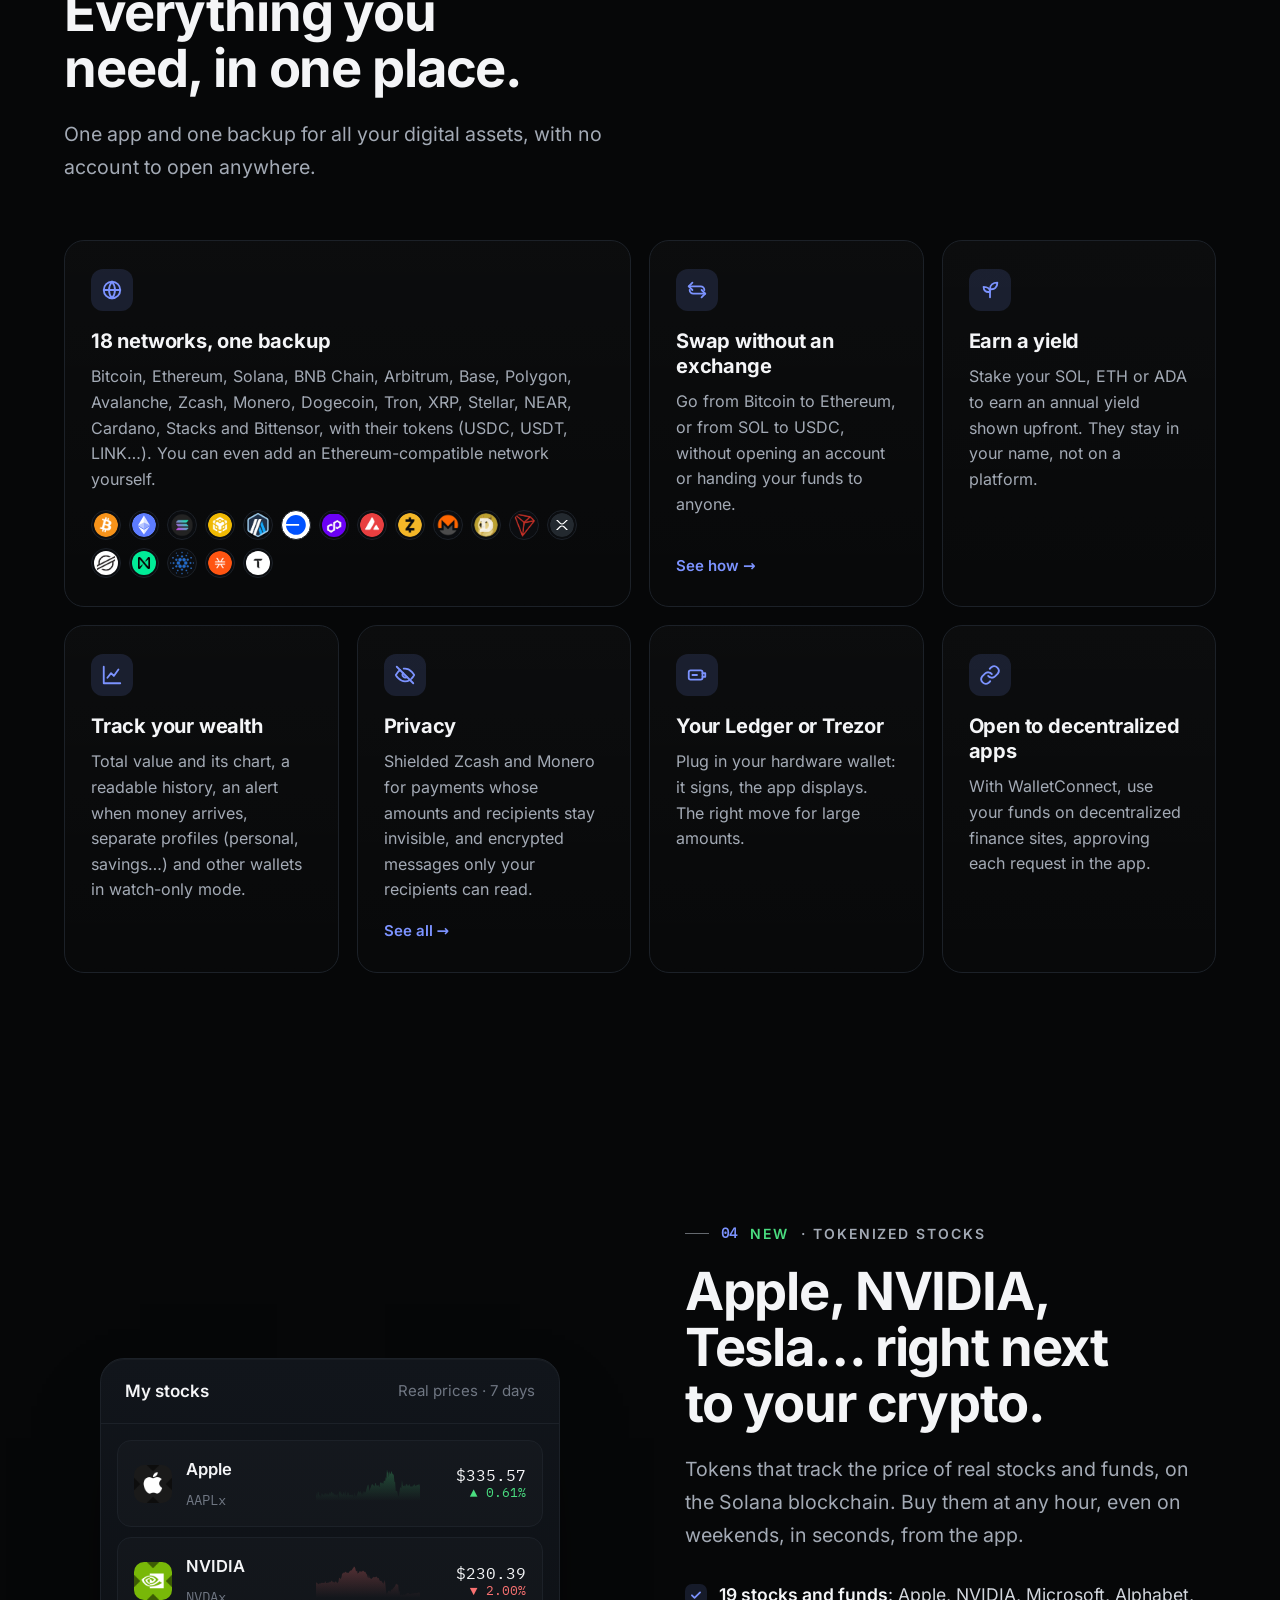
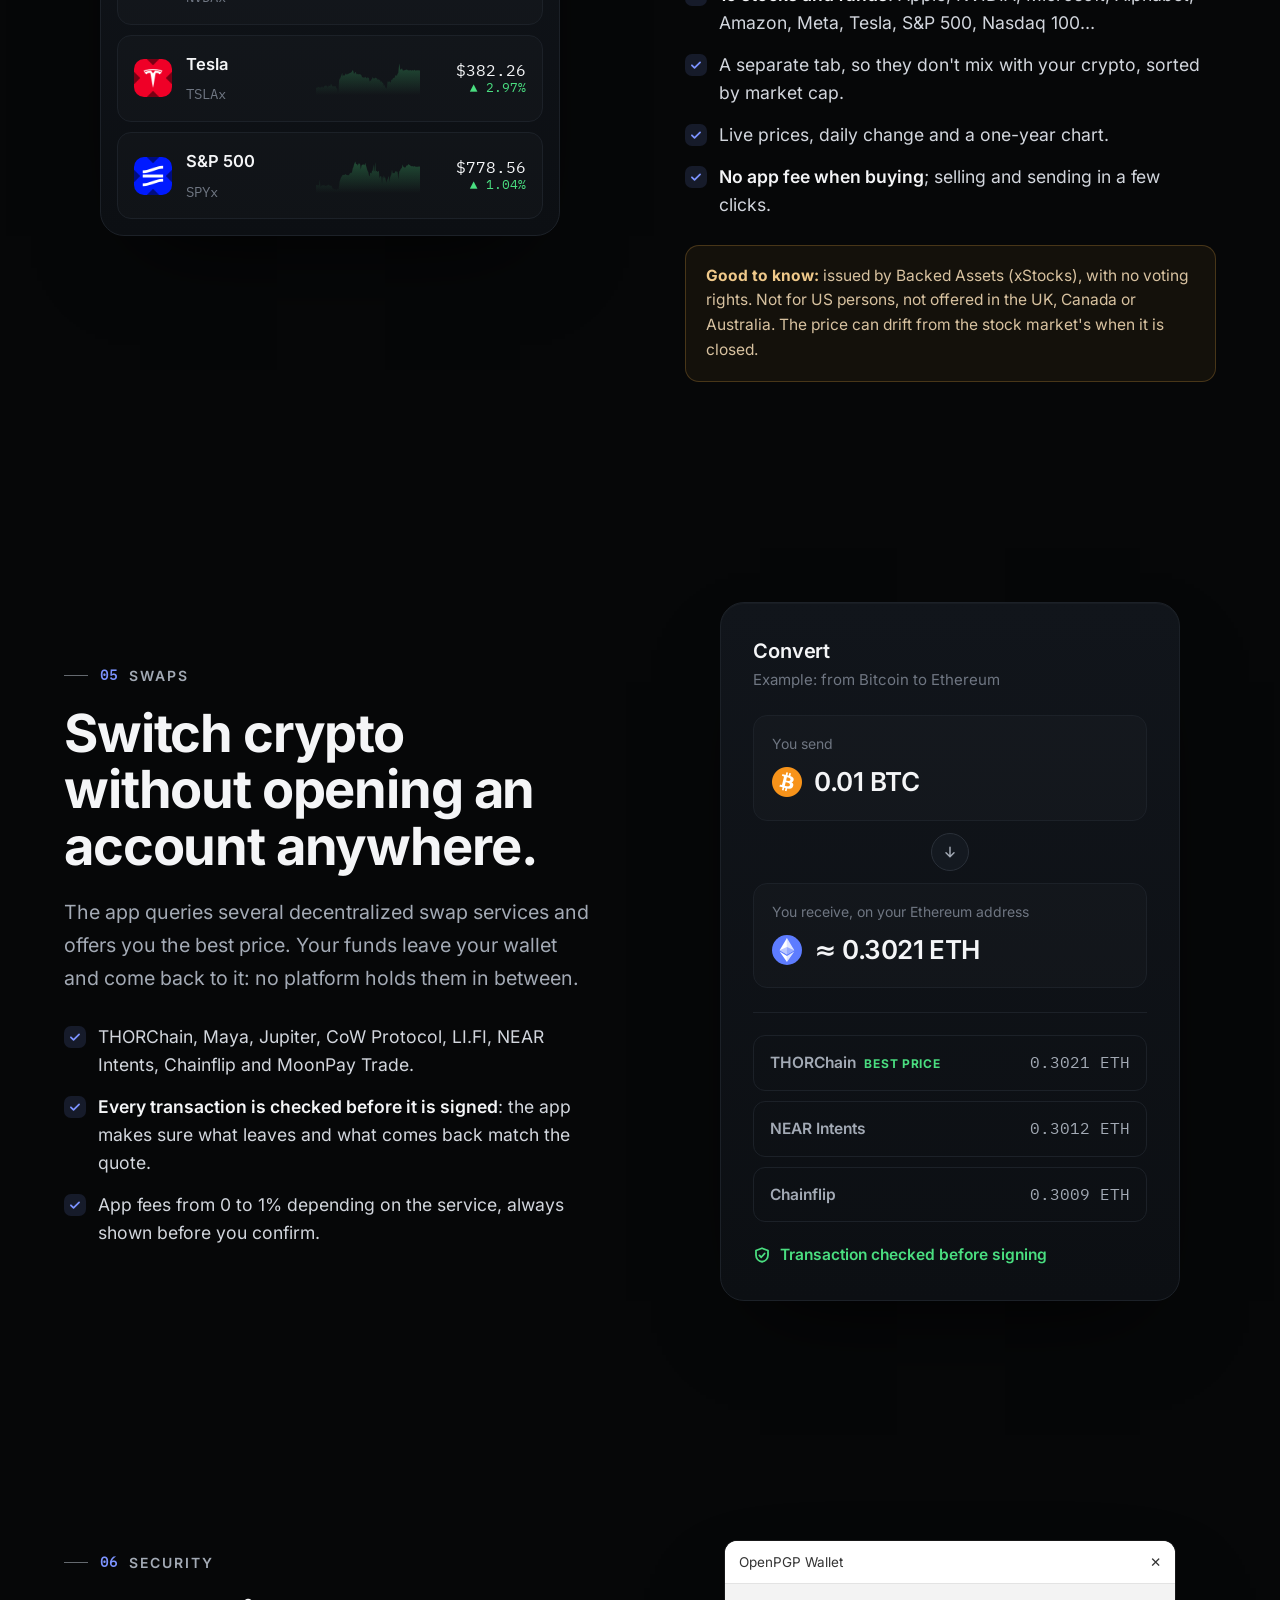
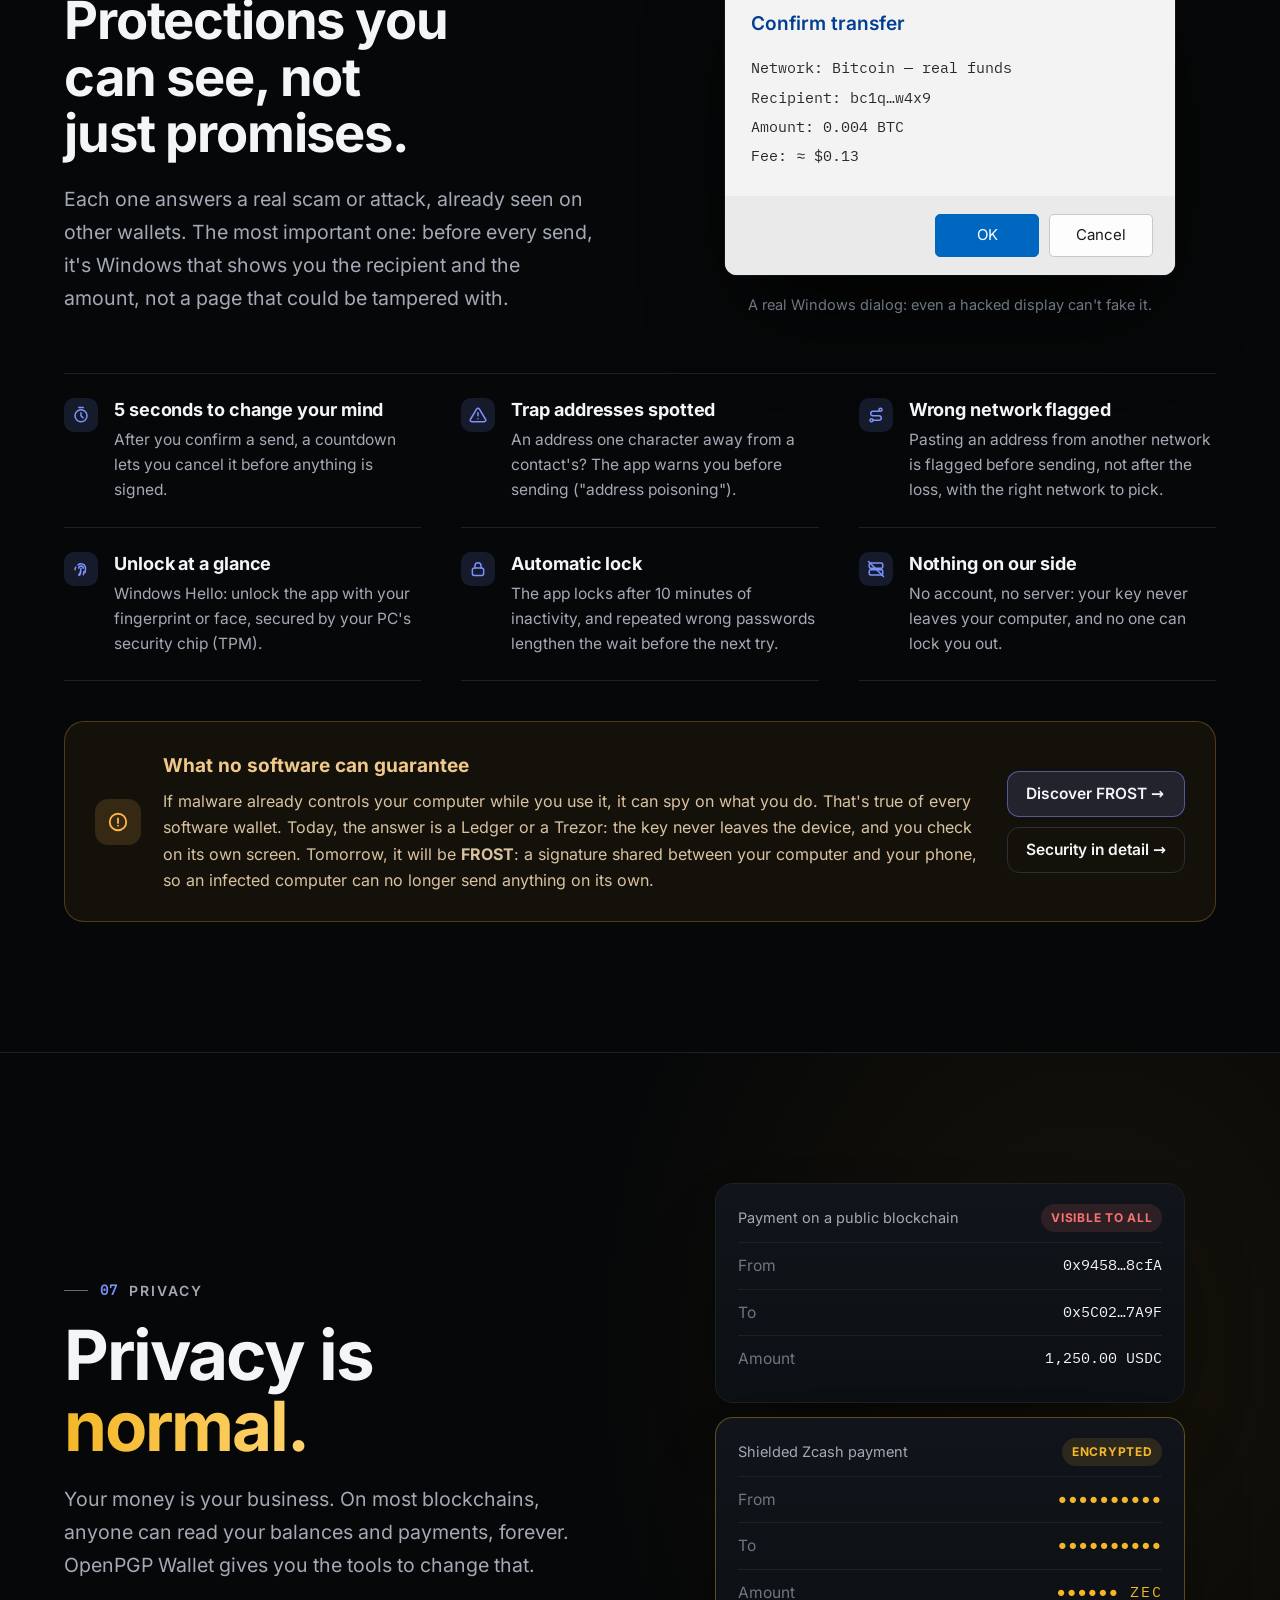
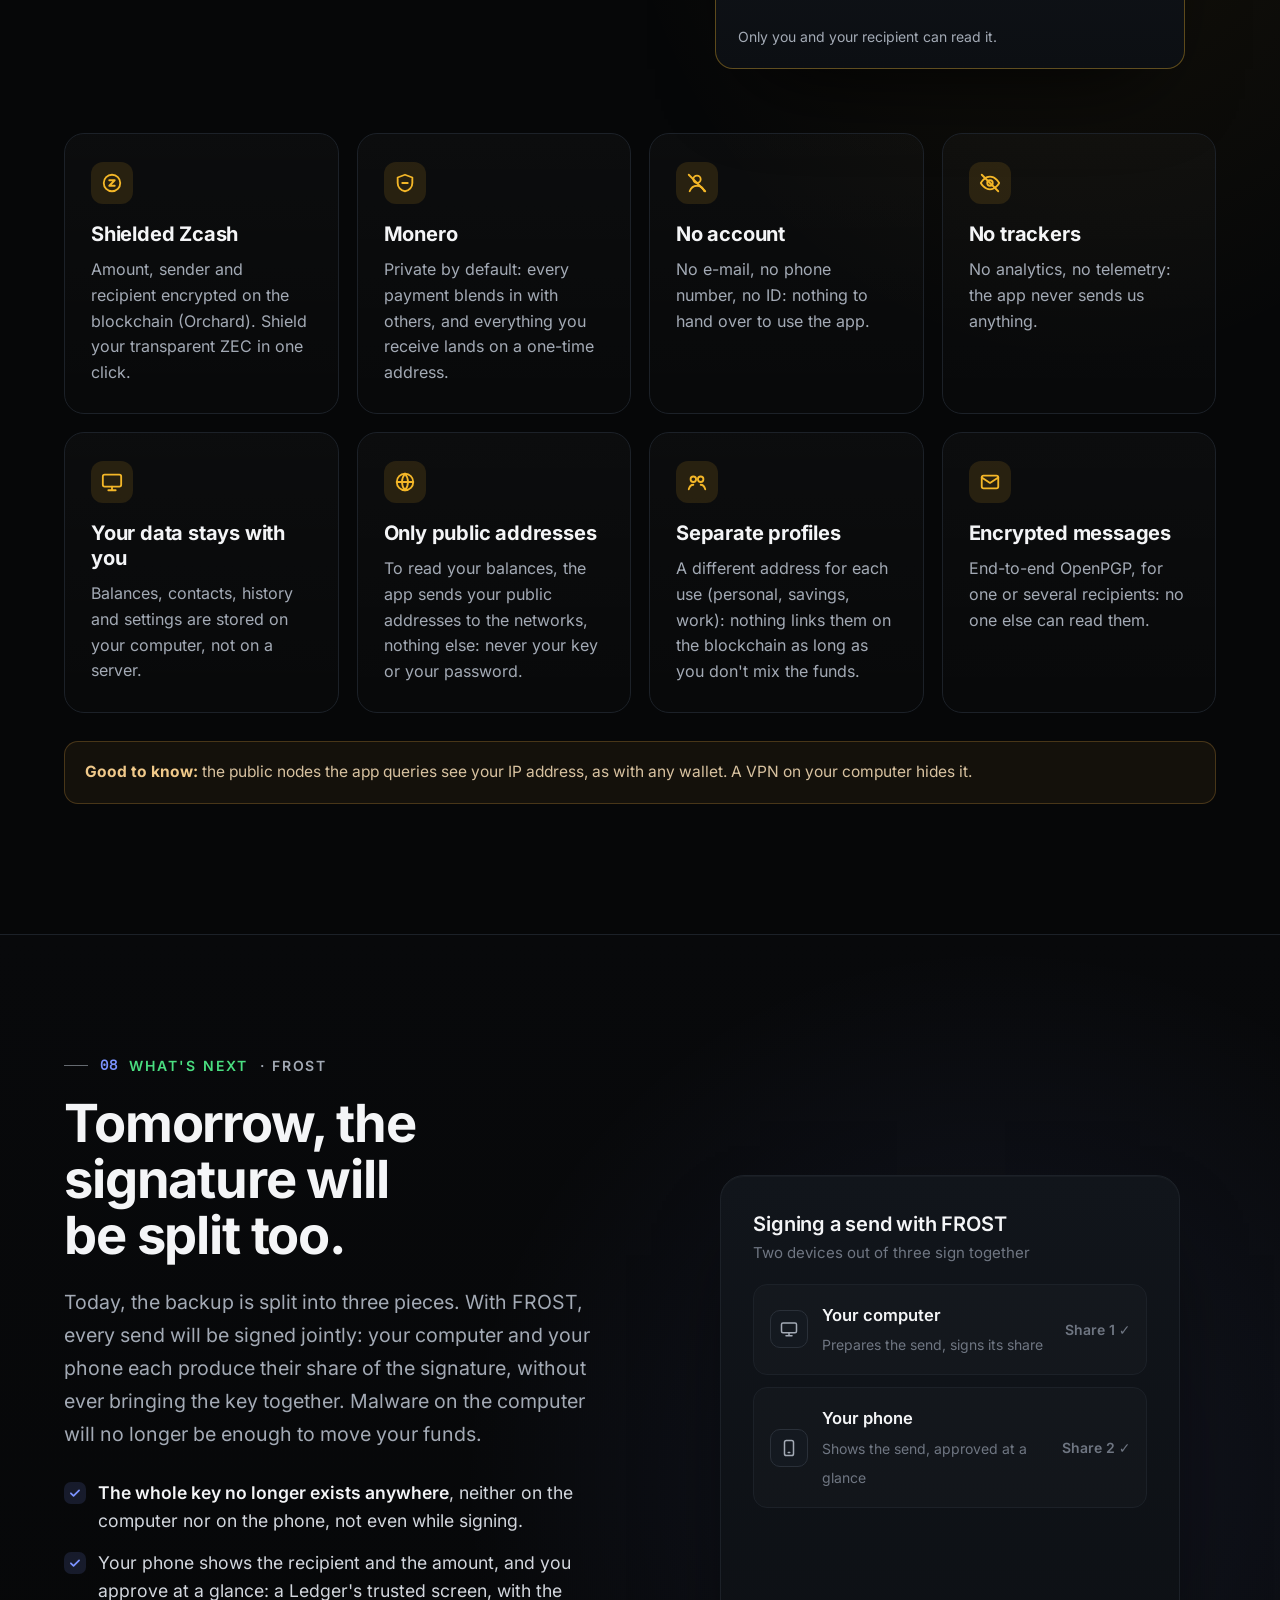
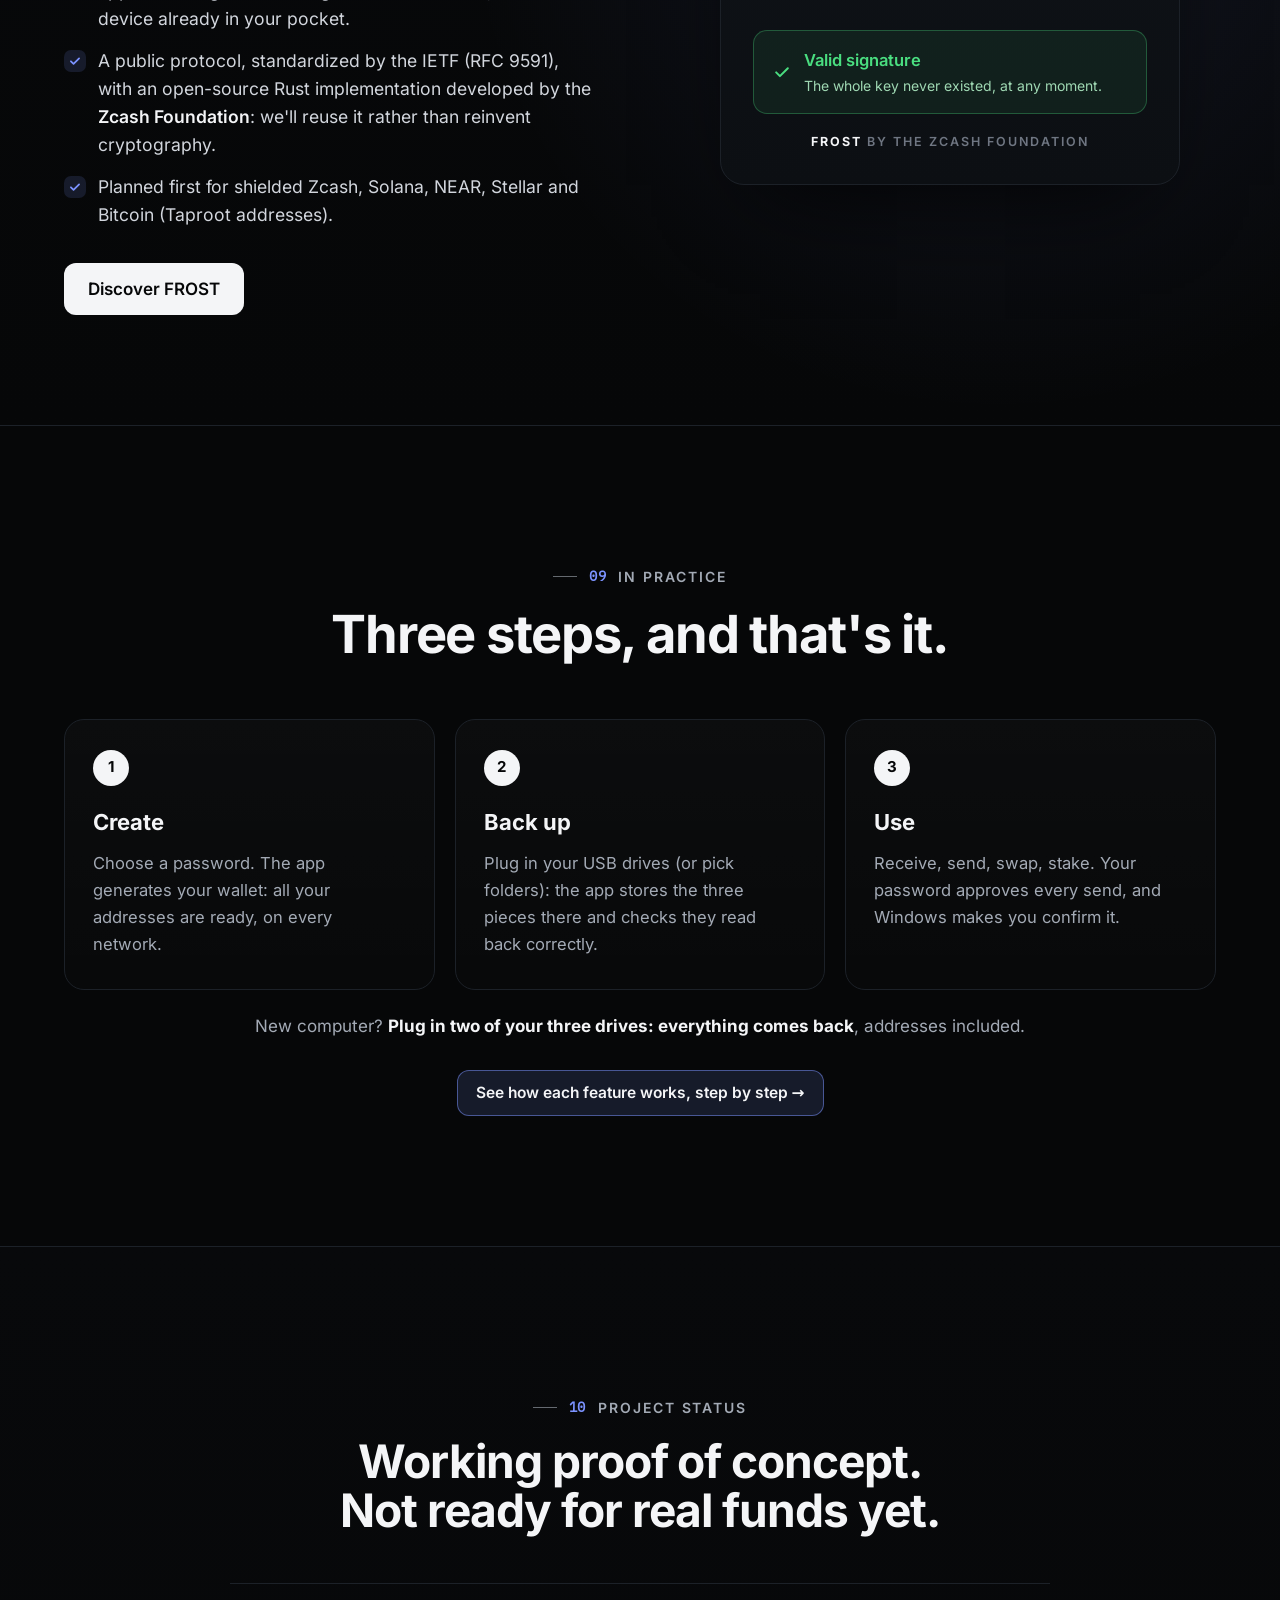
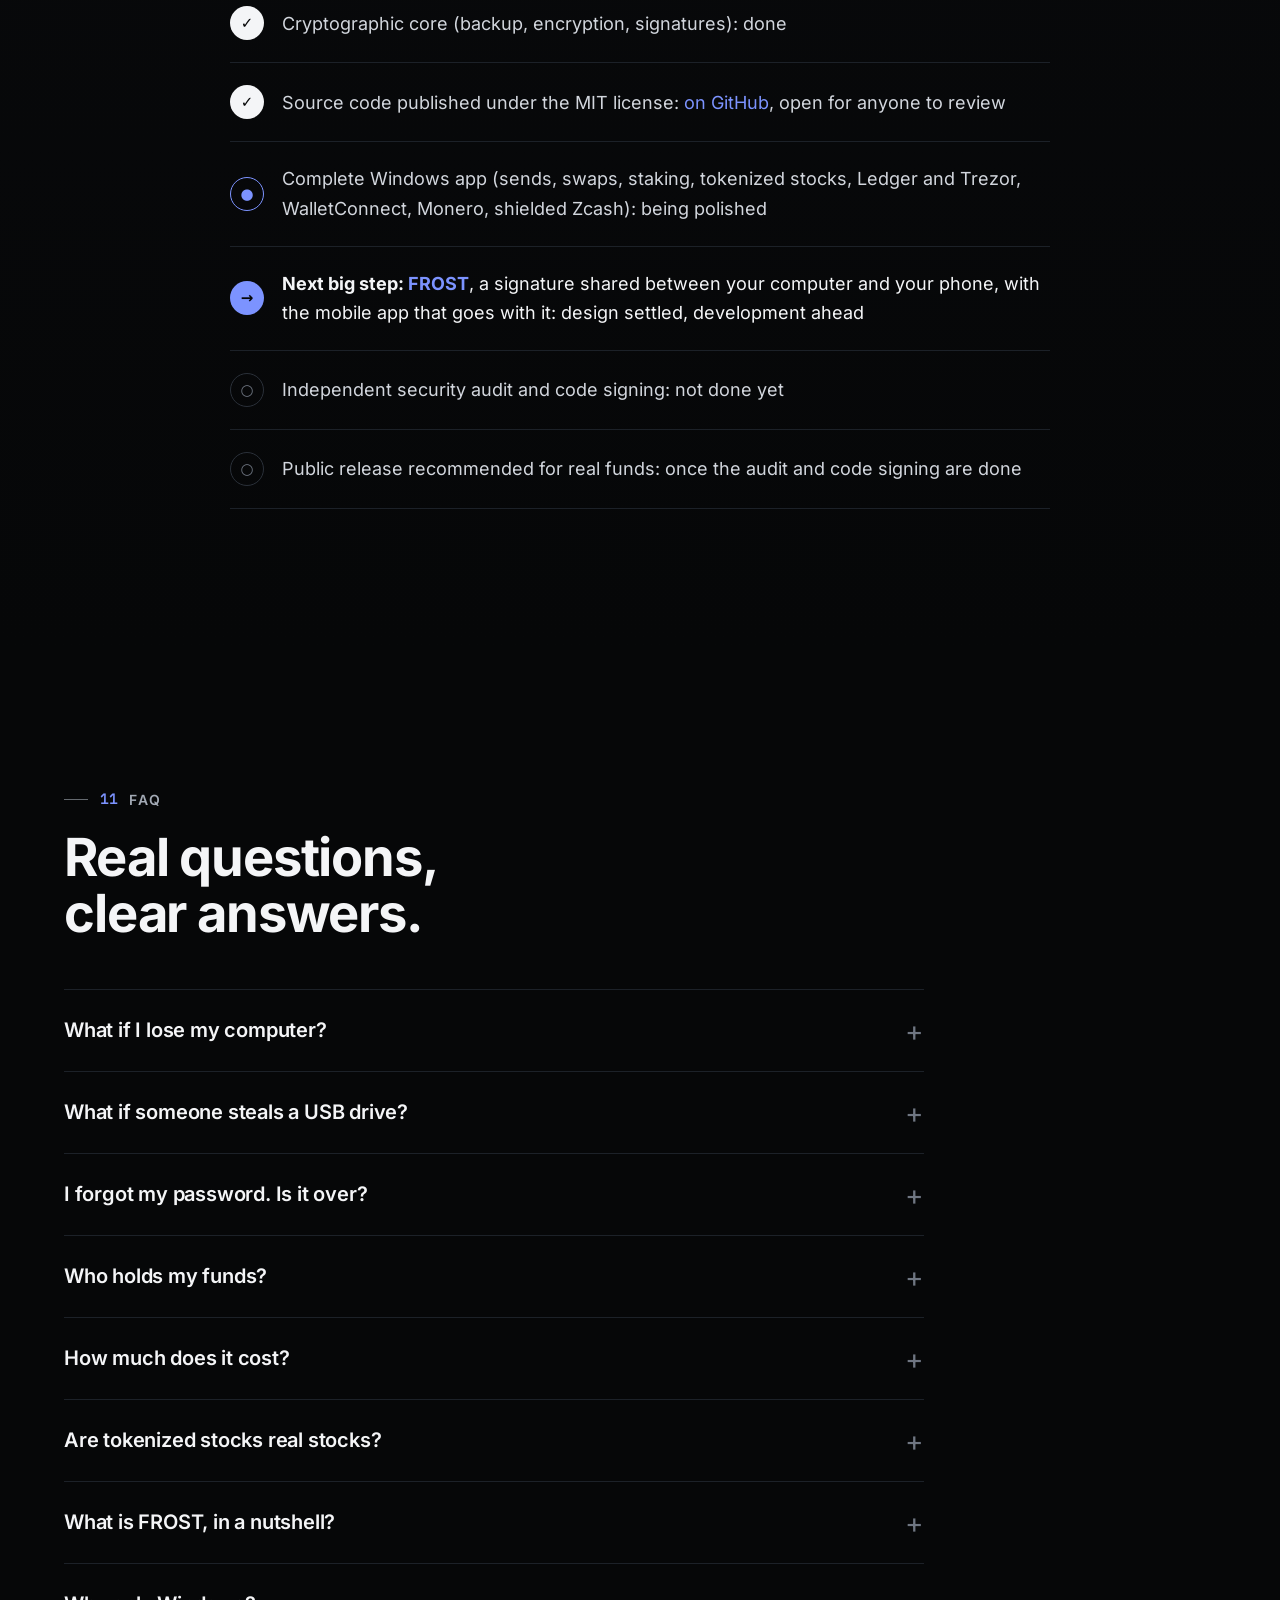
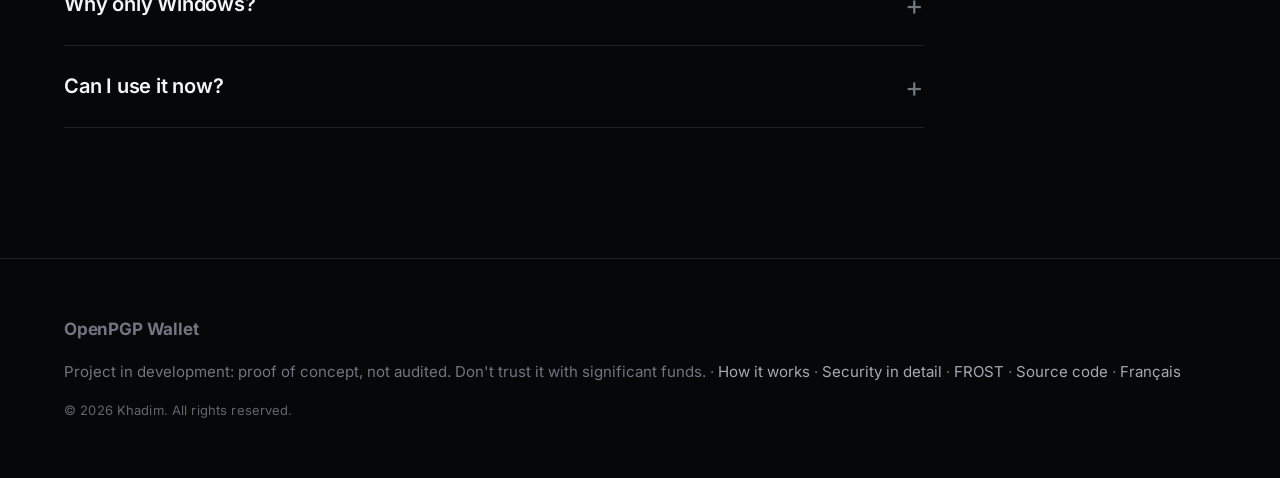
==== commit 38295538: "Fonts: self-hosted Inter for text and headings (no Space Grotesk, no Google Fonts request), IBM Plex" ====
--- a/en.html
+++ b/en.html
@@ -11,9 +11,6 @@
 <link rel="apple-touch-icon" href="assets/apple-touch-icon.png">
 <link rel="alternate" hreflang="fr" href="index.html">
 <link rel="alternate" hreflang="en" href="en.html">
-<link rel="preconnect" href="https://fonts.googleapis.com">
-<link rel="preconnect" href="https://fonts.gstatic.com" crossorigin>
-<link href="https://fonts.googleapis.com/css2?family=Space+Grotesk:wght@500;600;700&family=IBM+Plex+Sans:wght@400;500;600&family=IBM+Plex+Mono:wght@400;500&display=swap" rel="stylesheet">
 <link rel="stylesheet" href="assets/site.css">
 </head>
 <body>
--- a/assets/site.css
+++ b/assets/site.css
@@ -1,3 +1,9 @@
+/* Fonts are self-hosted (assets/fonts/, OFL licenses next to them): no request to a
+   third-party font service. Inter for text and headings, IBM Plex Mono for keys and
+   addresses. */
+@font-face { font-family: 'Inter'; src: url('fonts/Inter-latin.woff2') format('woff2'); font-weight: 100 900; font-style: normal; font-display: swap; unicode-range: U+0000-00FF, U+0131, U+0152-0153, U+02BB-02BC, U+02C6, U+02DA, U+02DC, U+0304, U+0308, U+0329, U+2000-206F, U+20AC, U+2122, U+2191, U+2193, U+2212, U+2215, U+FEFF, U+FFFD; }
+@font-face { font-family: 'Inter'; src: url('fonts/Inter-latin-ext.woff2') format('woff2'); font-weight: 100 900; font-style: normal; font-display: swap; unicode-range: U+0100-02BA, U+02BD-02C5, U+02C7-02CC, U+02CE-02D7, U+02DD-02FF, U+0304, U+0308, U+0329, U+1D00-1DBF, U+1E00-1E9F, U+1EF2-1EFF, U+2020, U+20A0-20AB, U+20AD-20C0, U+2113, U+2C60-2C7F, U+A720-A7FF; }
+@font-face { font-family: 'IBM Plex Mono'; src: url('fonts/IBMPlexMono-Regular.woff2') format('woff2'); font-weight: 400; font-style: normal; font-display: swap; }
 /* Feuille commune du site (français et anglais, pages principales et
    « sécurité en détail »). Les pages FROST gardent leur propre style. */
 :root {
@@ -16,8 +22,8 @@
   --warn: #ffb648;
   --maxw: 1200px;
   --gutter: clamp(20px, 5vw, 64px);
-  --font-display: 'Space Grotesk', 'IBM Plex Sans', system-ui, sans-serif;
-  --font-body: 'IBM Plex Sans', system-ui, sans-serif;
+  --font-display: 'Inter', system-ui, -apple-system, 'Segoe UI', sans-serif;
+  --font-body: 'Inter', system-ui, -apple-system, 'Segoe UI', sans-serif;
   --font-mono: 'IBM Plex Mono', ui-monospace, monospace;
   /* Variables de thème (sombre ici, claires dans :root[data-theme="light"]). */
   --on-accent: #060708;
@@ -137,7 +143,7 @@
 .eyebrow::before { content: ""; width: 24px; height: 1px; background: currentColor; opacity: 0.6; }
 .eyebrow .num { font-family: var(--font-mono); color: var(--accent); letter-spacing: 0.04em; }
 .eyebrow .new { color: var(--ok); }
-h1 { font-size: clamp(44px, 4.9vw, 72px); line-height: 1.04; letter-spacing: -0.036em; margin-top: 22px; text-wrap: balance; }
+h1 { font-size: clamp(44px, 4.9vw, 72px); line-height: 1.04; letter-spacing: -0.024em; margin-top: 22px; text-wrap: balance; }
 h1 .strike { position: relative; color: var(--dim); white-space: nowrap; }
 h1 .strike::after {
   content: ""; position: absolute; left: -2%; right: -2%; top: 54%; height: 0.07em; border-radius: 1em;
@@ -177,7 +183,7 @@
 .strip-inner { max-width: var(--maxw); margin: 0 auto; display: grid; grid-template-columns: repeat(4, 1fr); border: 1px solid var(--line); border-radius: 22px; background: linear-gradient(180deg, var(--glass-1), var(--glass-2)); }
 .stat { padding: 32px 30px; }
 .stat + .stat { border-left: 1px solid var(--line); }
-.stat-k { font-family: var(--font-display); font-weight: 700; font-size: clamp(36px, 3.4vw, 48px); letter-spacing: -0.03em; line-height: 1; }
+.stat-k { font-family: var(--font-display); font-weight: 700; font-size: clamp(36px, 3.4vw, 48px); letter-spacing: -0.022em; line-height: 1; }
 .stat-l { margin-top: 12px; font-size: 16.5px; line-height: 1.5; color: var(--muted); }
 
 /* ===== Sections ===== */
@@ -189,7 +195,7 @@
 .feature { min-height: 92vh; display: flex; align-items: center; padding: 110px var(--gutter); }
 .feature-inner { width: 100%; max-width: var(--maxw); margin: 0 auto; display: grid; grid-template-columns: 1fr 1fr; gap: clamp(40px, 7vw, 110px); align-items: center; }
 .feature.reverse .feature-copy { order: 2; }
-h2 { font-size: clamp(36px, 4.1vw, 56px); line-height: 1.07; letter-spacing: -0.032em; margin-top: 18px; max-width: 640px; text-wrap: balance; }
+h2 { font-size: clamp(36px, 4.1vw, 56px); line-height: 1.07; letter-spacing: -0.022em; margin-top: 18px; max-width: 640px; text-wrap: balance; }
 .lead { font-size: 19.5px; line-height: 1.7; color: var(--muted); margin-top: 22px; max-width: 560px; text-wrap: pretty; }
 .feature-visual { display: flex; justify-content: center; }
 
@@ -385,7 +391,7 @@
 
 /* ===== 07 — Privacy is normal ===== */
 .privacy { position: relative; border-top: 1px solid var(--line); background: radial-gradient(ellipse 55% 60% at 85% 20%, rgba(244, 183, 40, 0.07), transparent 70%), var(--bg); }
-.privacy-title { font-size: clamp(44px, 5.4vw, 76px); letter-spacing: -0.04em; line-height: 1.02; }
+.privacy-title { font-size: clamp(44px, 5.4vw, 76px); letter-spacing: -0.028em; line-height: 1.02; }
 /* « normal. » en doré, clin d'œil au slogan de la communauté Zcash. */
 .privacy-word { background: linear-gradient(90deg, #f4b728, #ffd36e); -webkit-background-clip: text; background-clip: text; color: transparent; }
 .ledgers { width: 100%; max-width: 470px; display: flex; flex-direction: column; gap: 14px; }
@@ -434,7 +440,7 @@
 .phone-app { text-align: center; font-size: 13px; font-weight: 600; letter-spacing: 0.1em; text-transform: uppercase; color: var(--dim); }
 .phone-title { margin-top: 12px; text-align: center; font-family: var(--font-display); font-weight: 700; font-size: 25px; letter-spacing: -0.01em; }
 .phone-sub { text-align: center; font-size: 15px; color: var(--dim); }
-.phone-amount { margin-top: 30px; text-align: center; font-family: var(--font-display); font-weight: 700; font-size: 42px; letter-spacing: -0.03em; line-height: 1.1; }
+.phone-amount { margin-top: 30px; text-align: center; font-family: var(--font-display); font-weight: 700; font-size: 42px; letter-spacing: -0.022em; line-height: 1.1; }
 .phone-amount span { display: block; margin-top: 6px; font-family: var(--font-mono); font-weight: 400; font-size: 14.5px; letter-spacing: 0; color: var(--muted); }
 .phone-lines { margin-top: 28px; display: flex; flex-direction: column; gap: 8px; }
 .phone-lines div { display: flex; justify-content: space-between; padding: 13px 15px; border-radius: 14px; background: rgba(255, 255, 255, 0.04); border: 1px solid var(--line); font-size: 15px; }
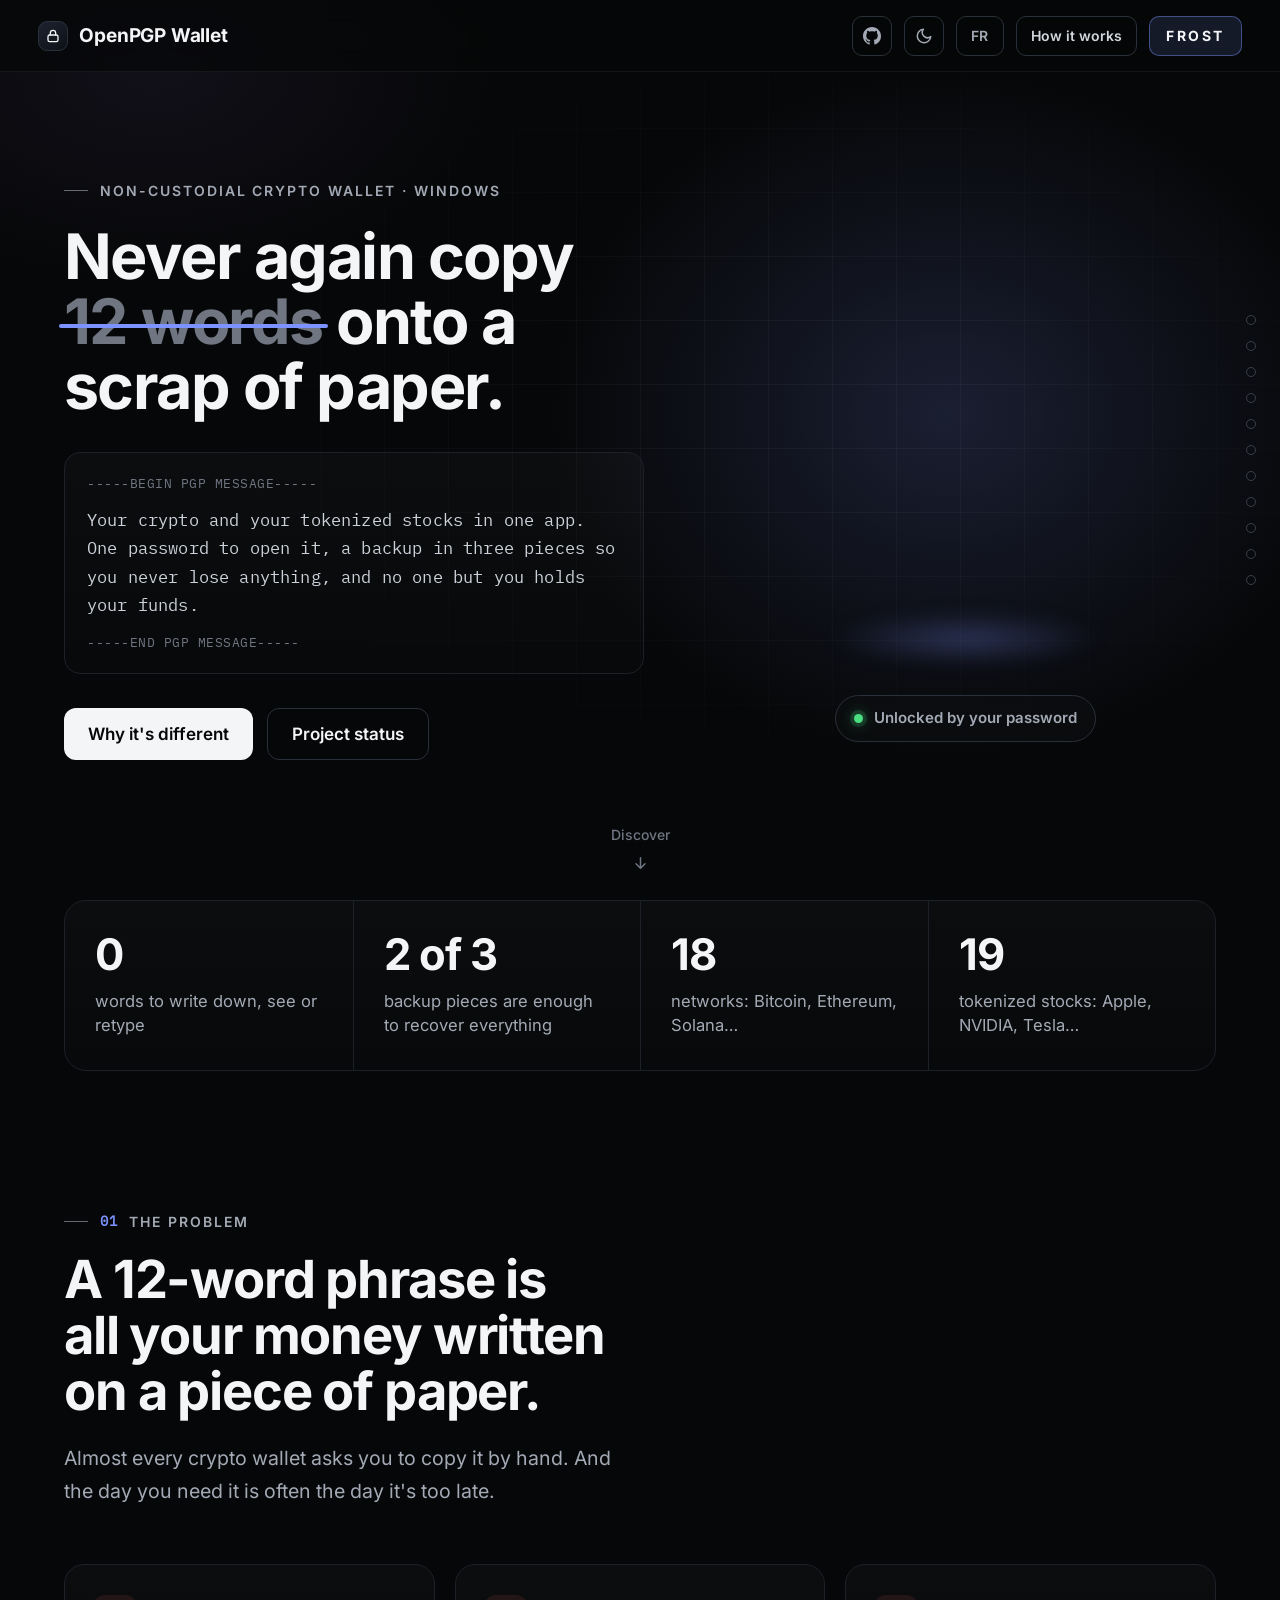
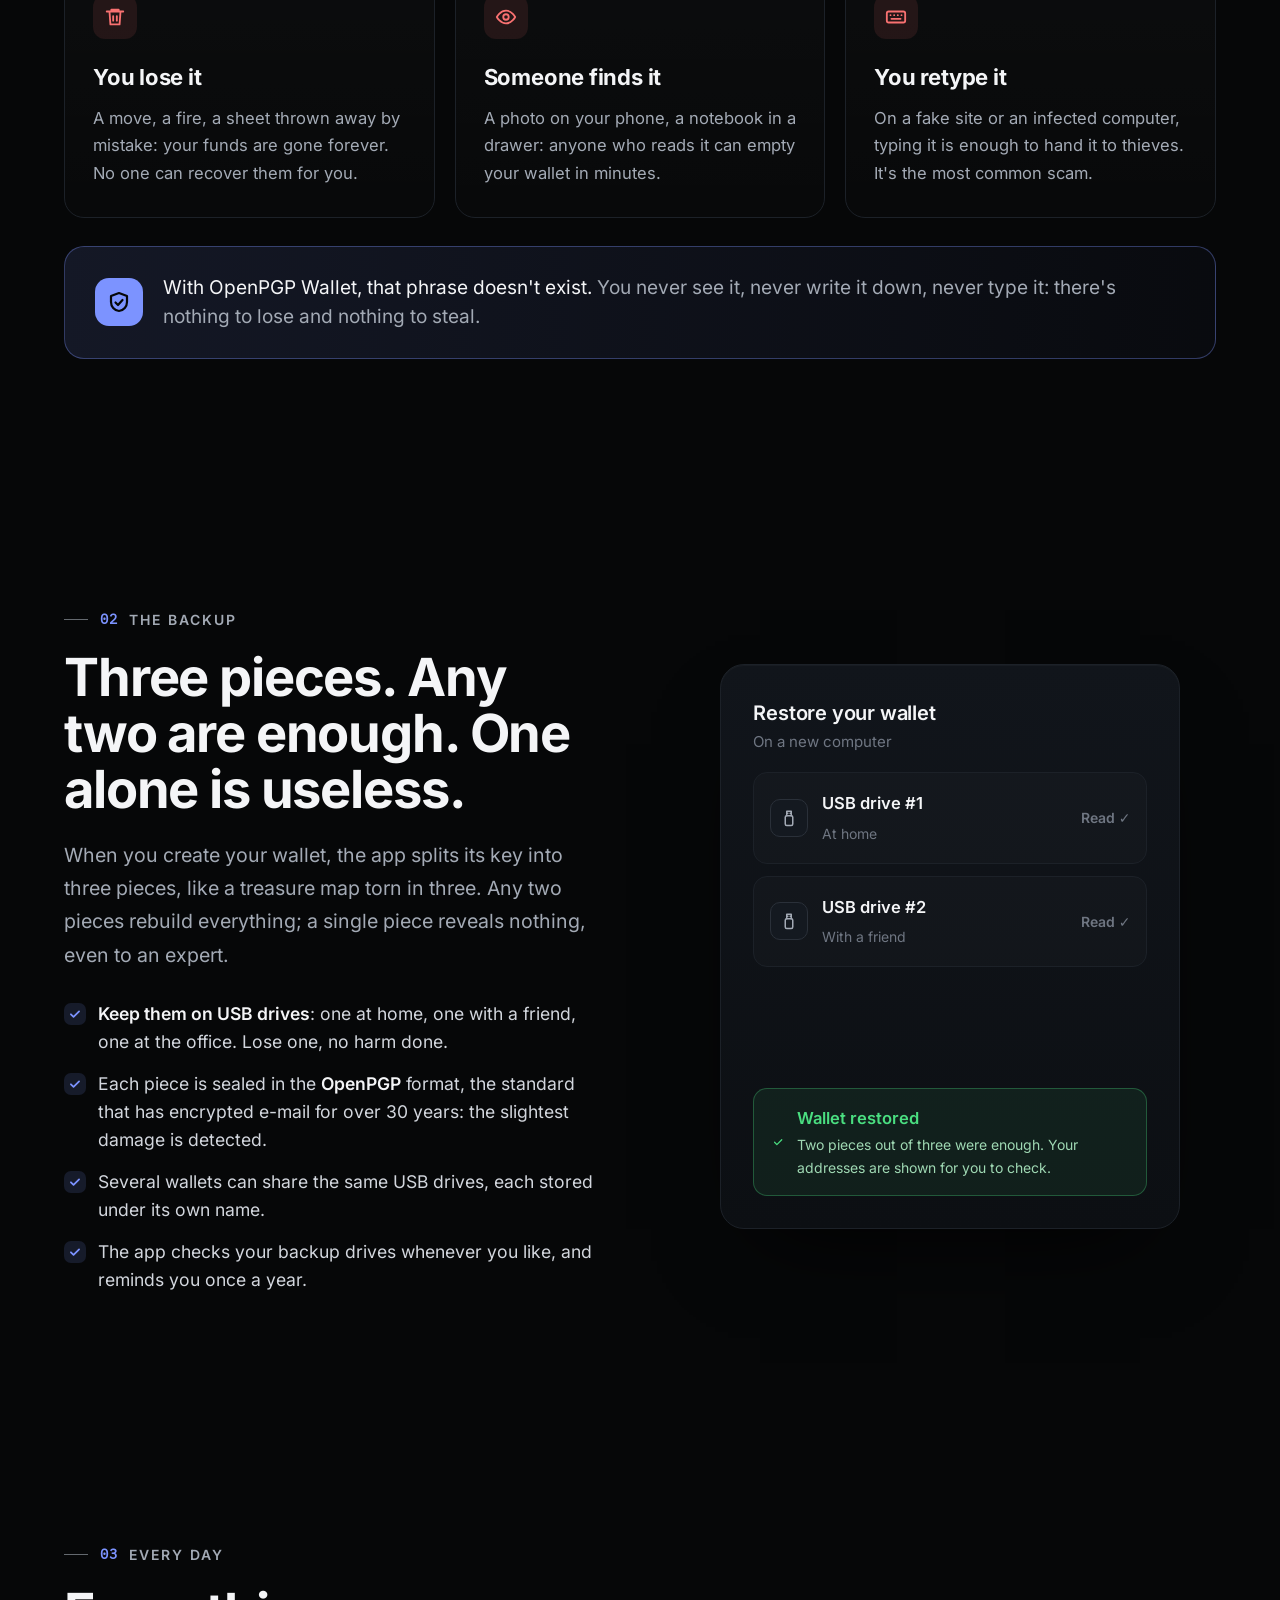
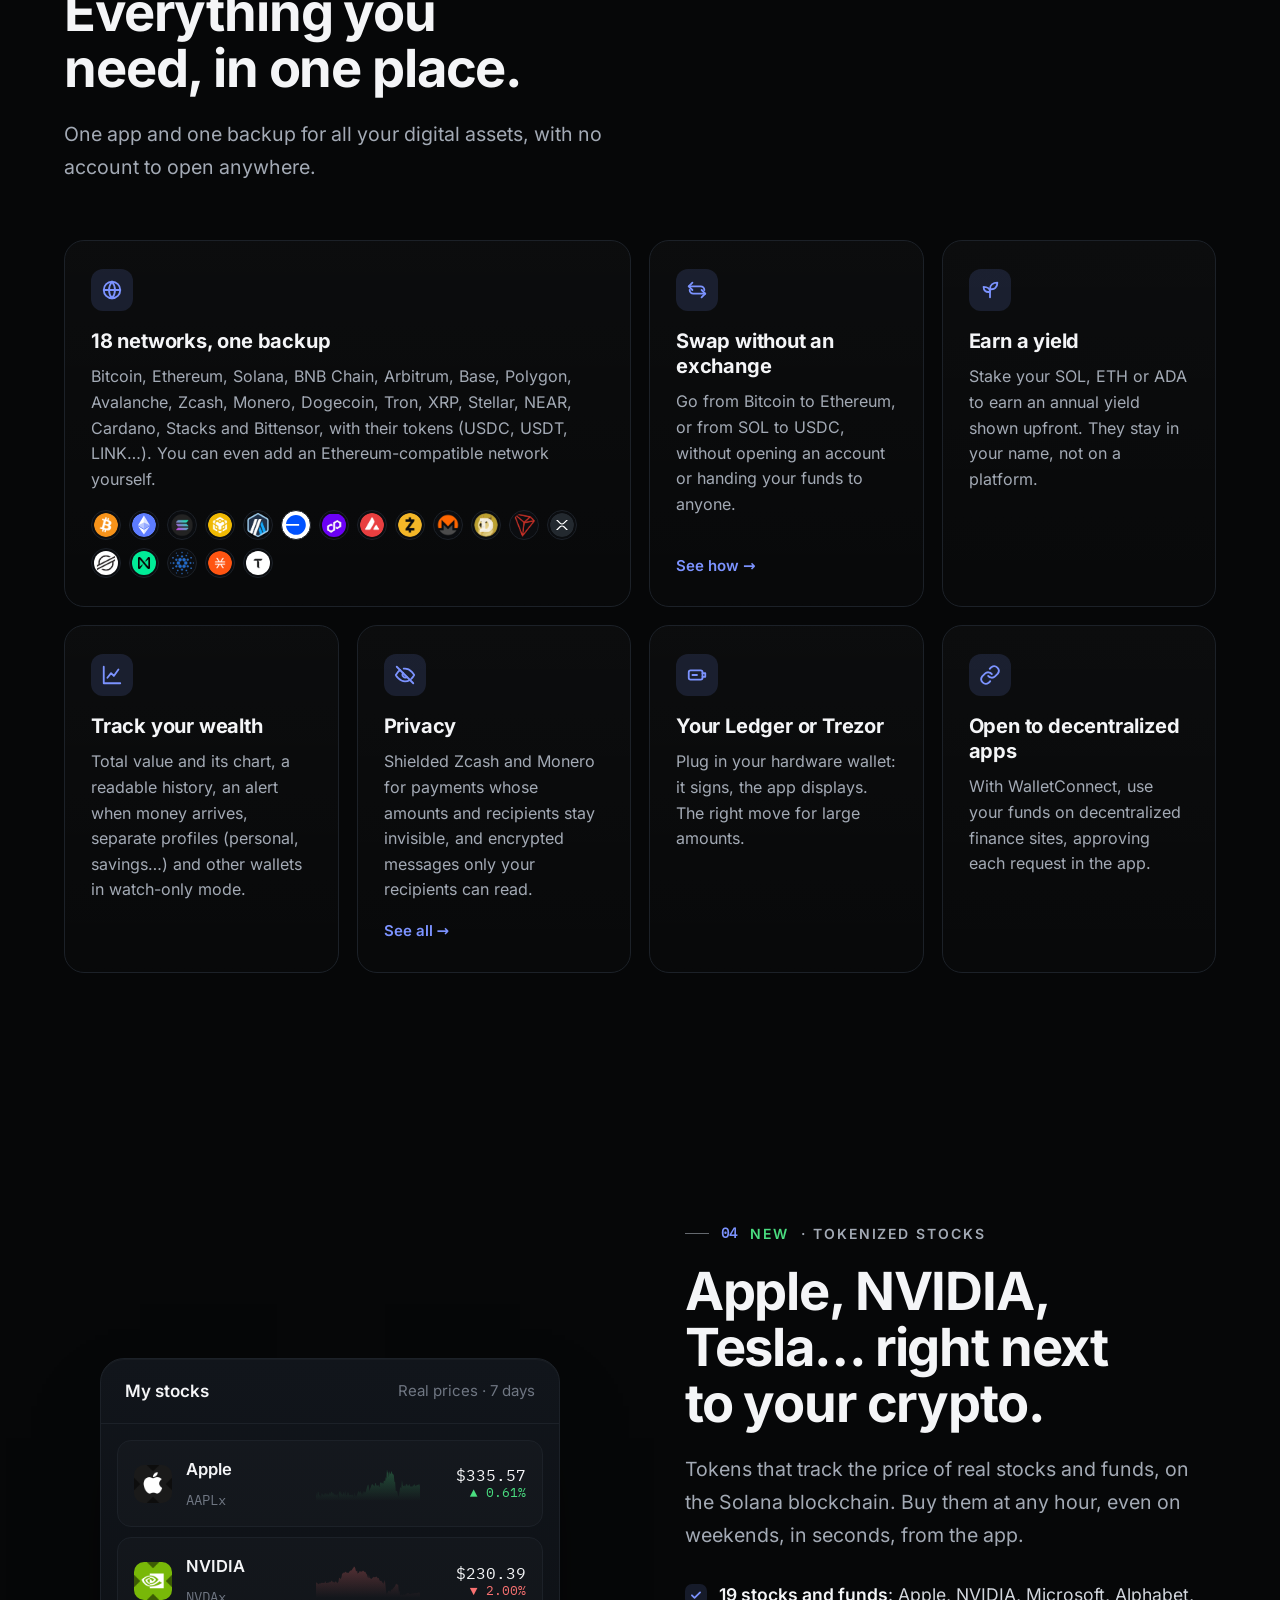
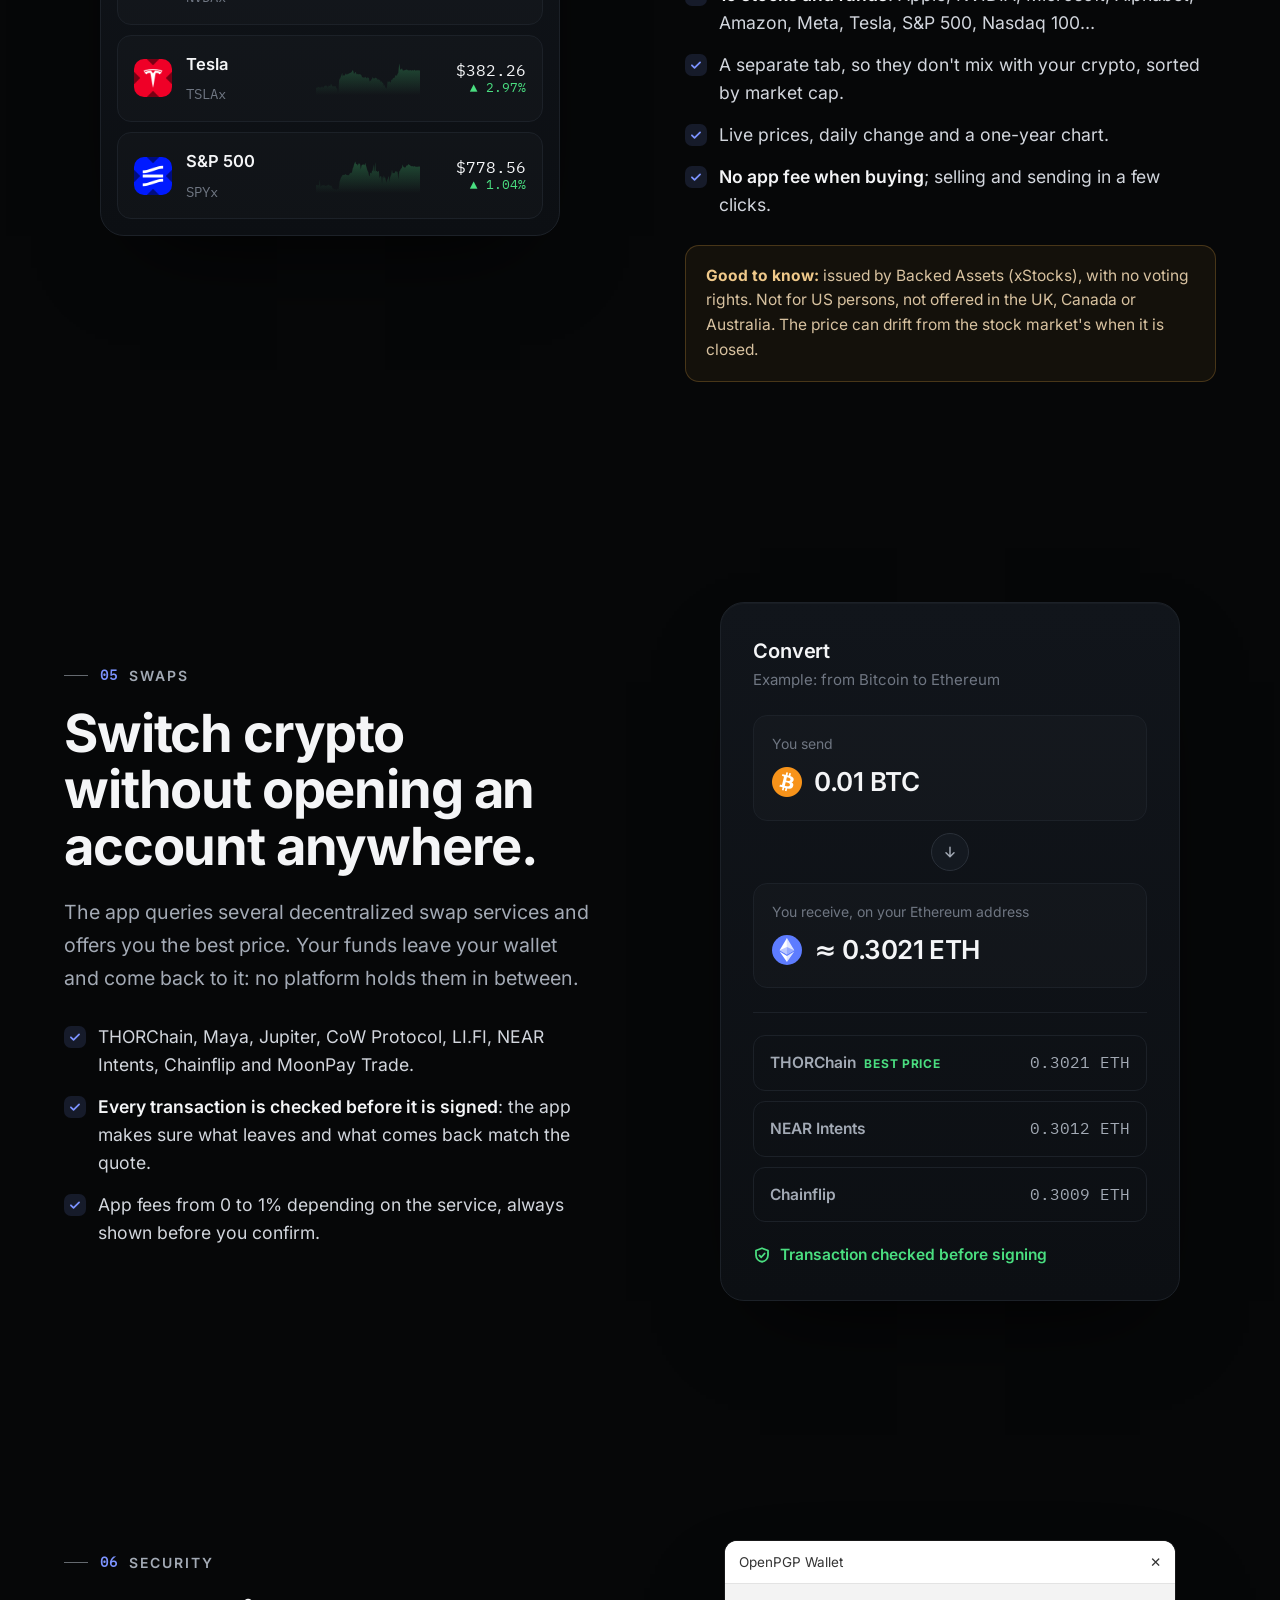
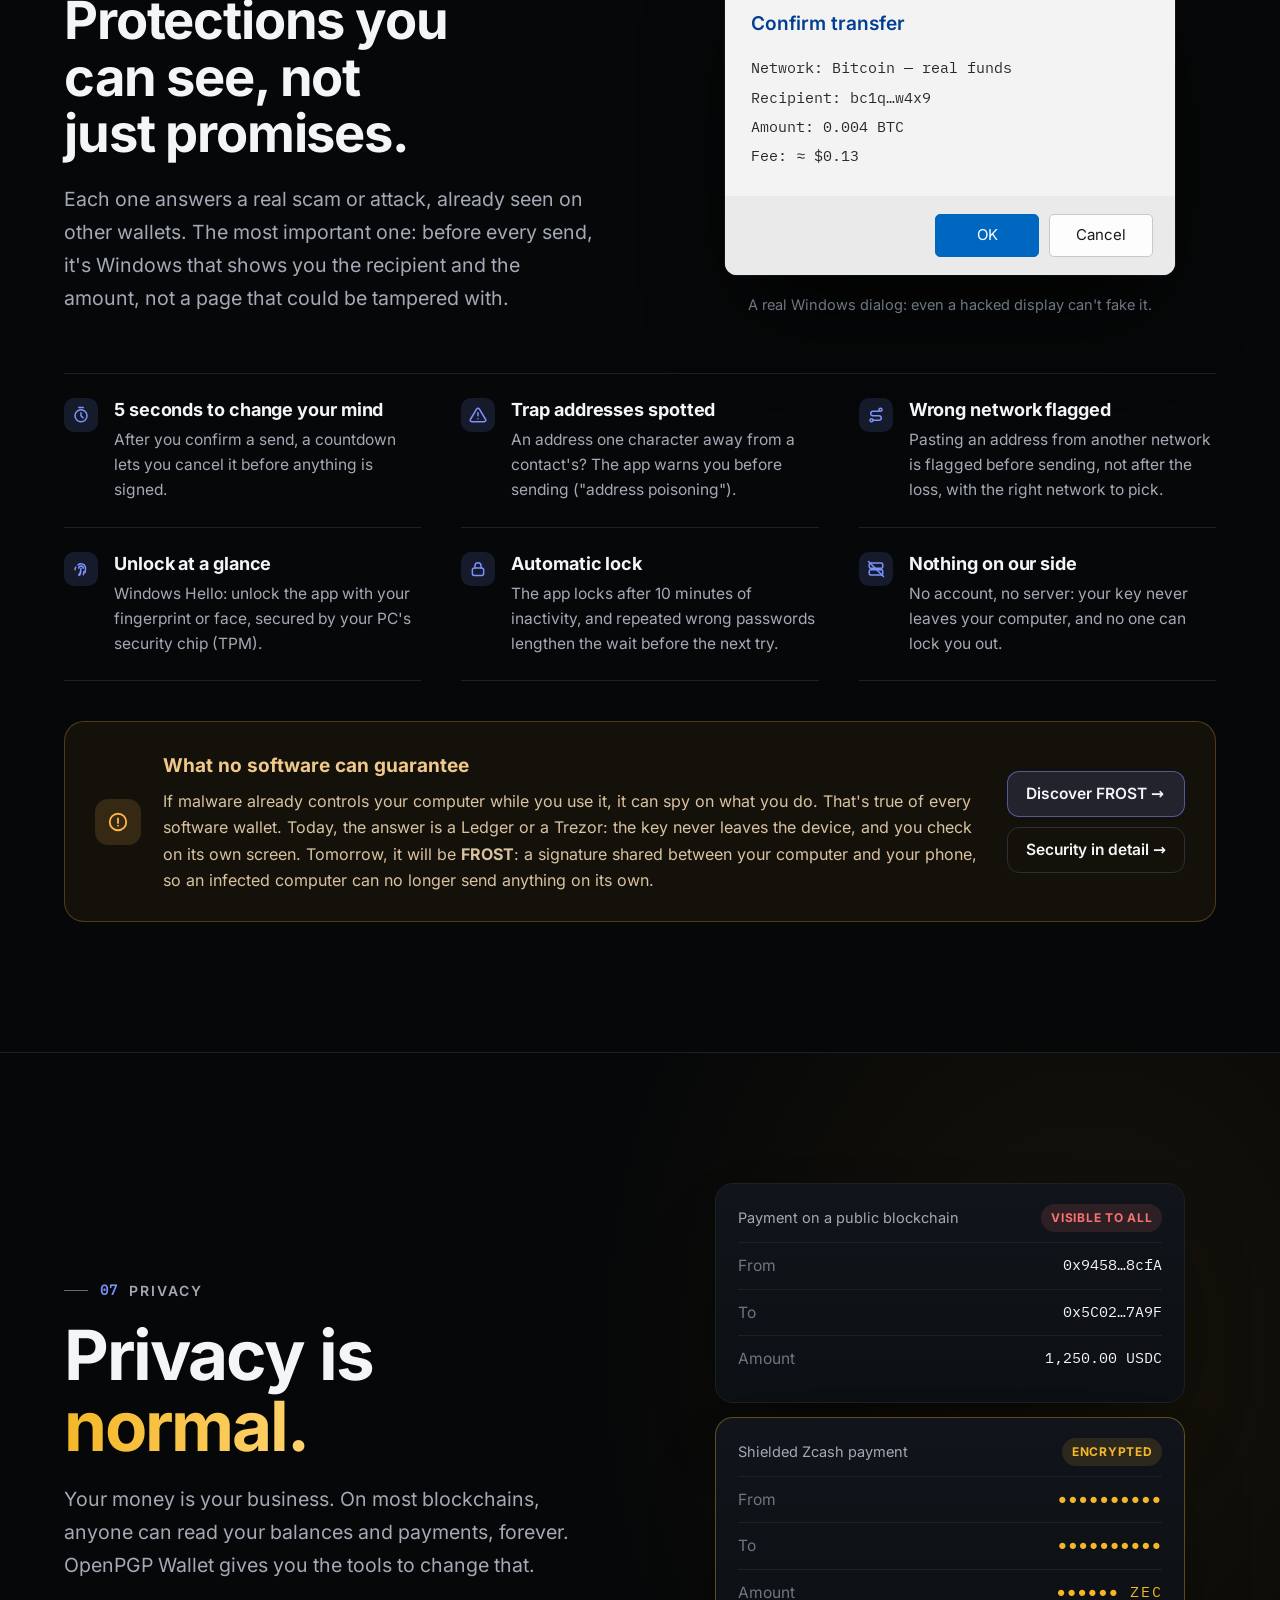
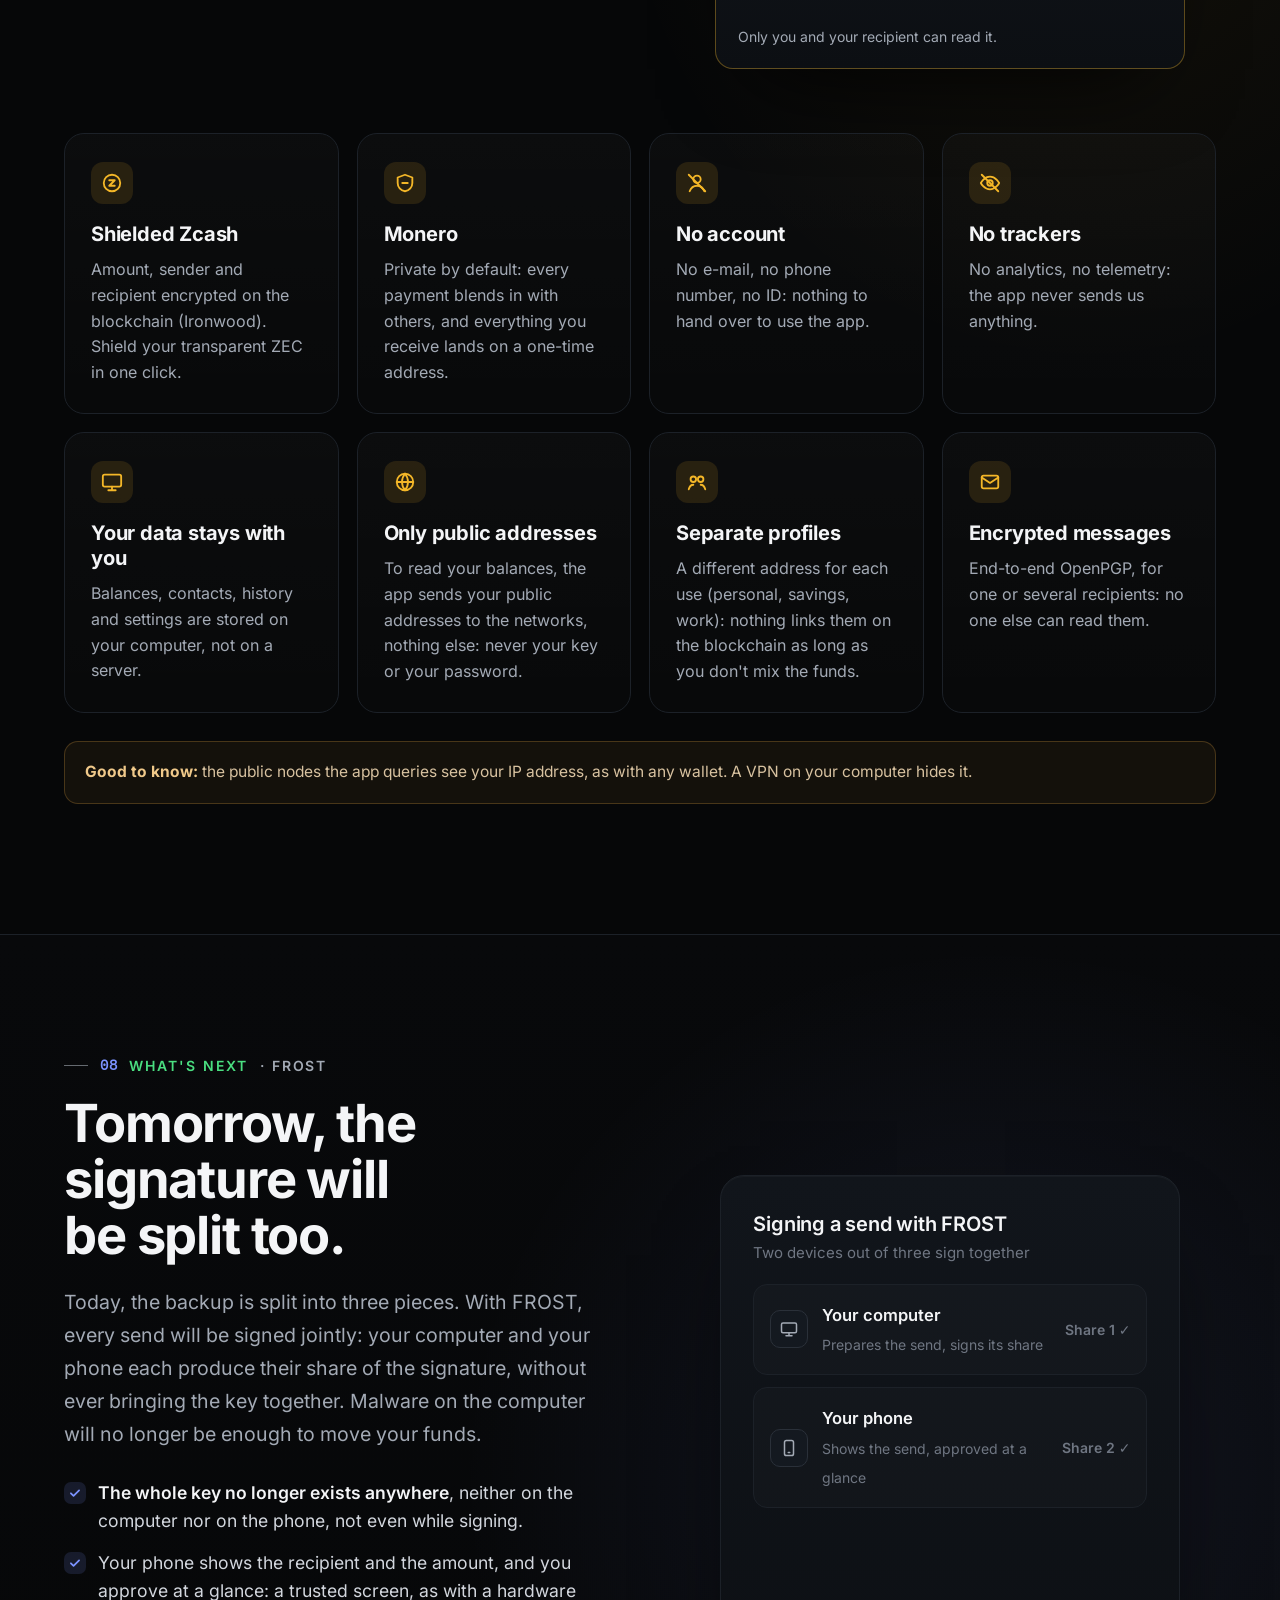
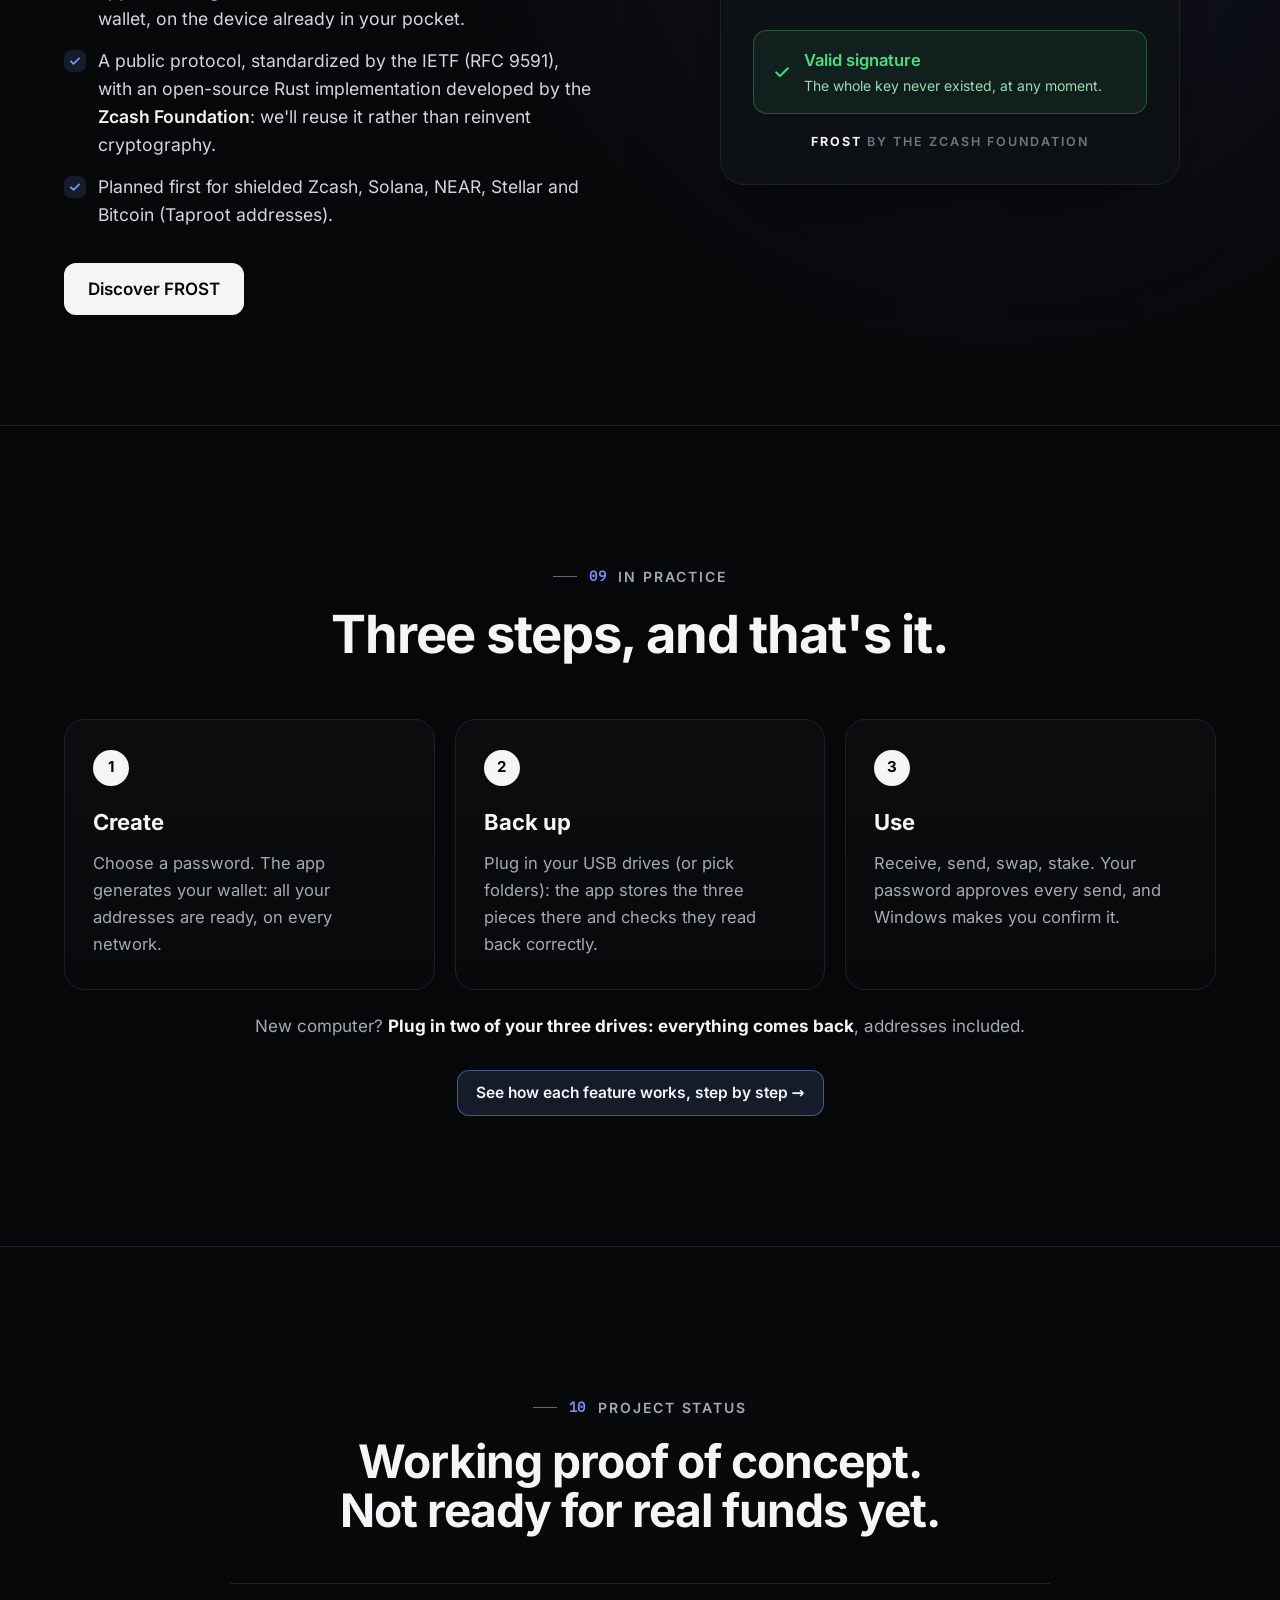
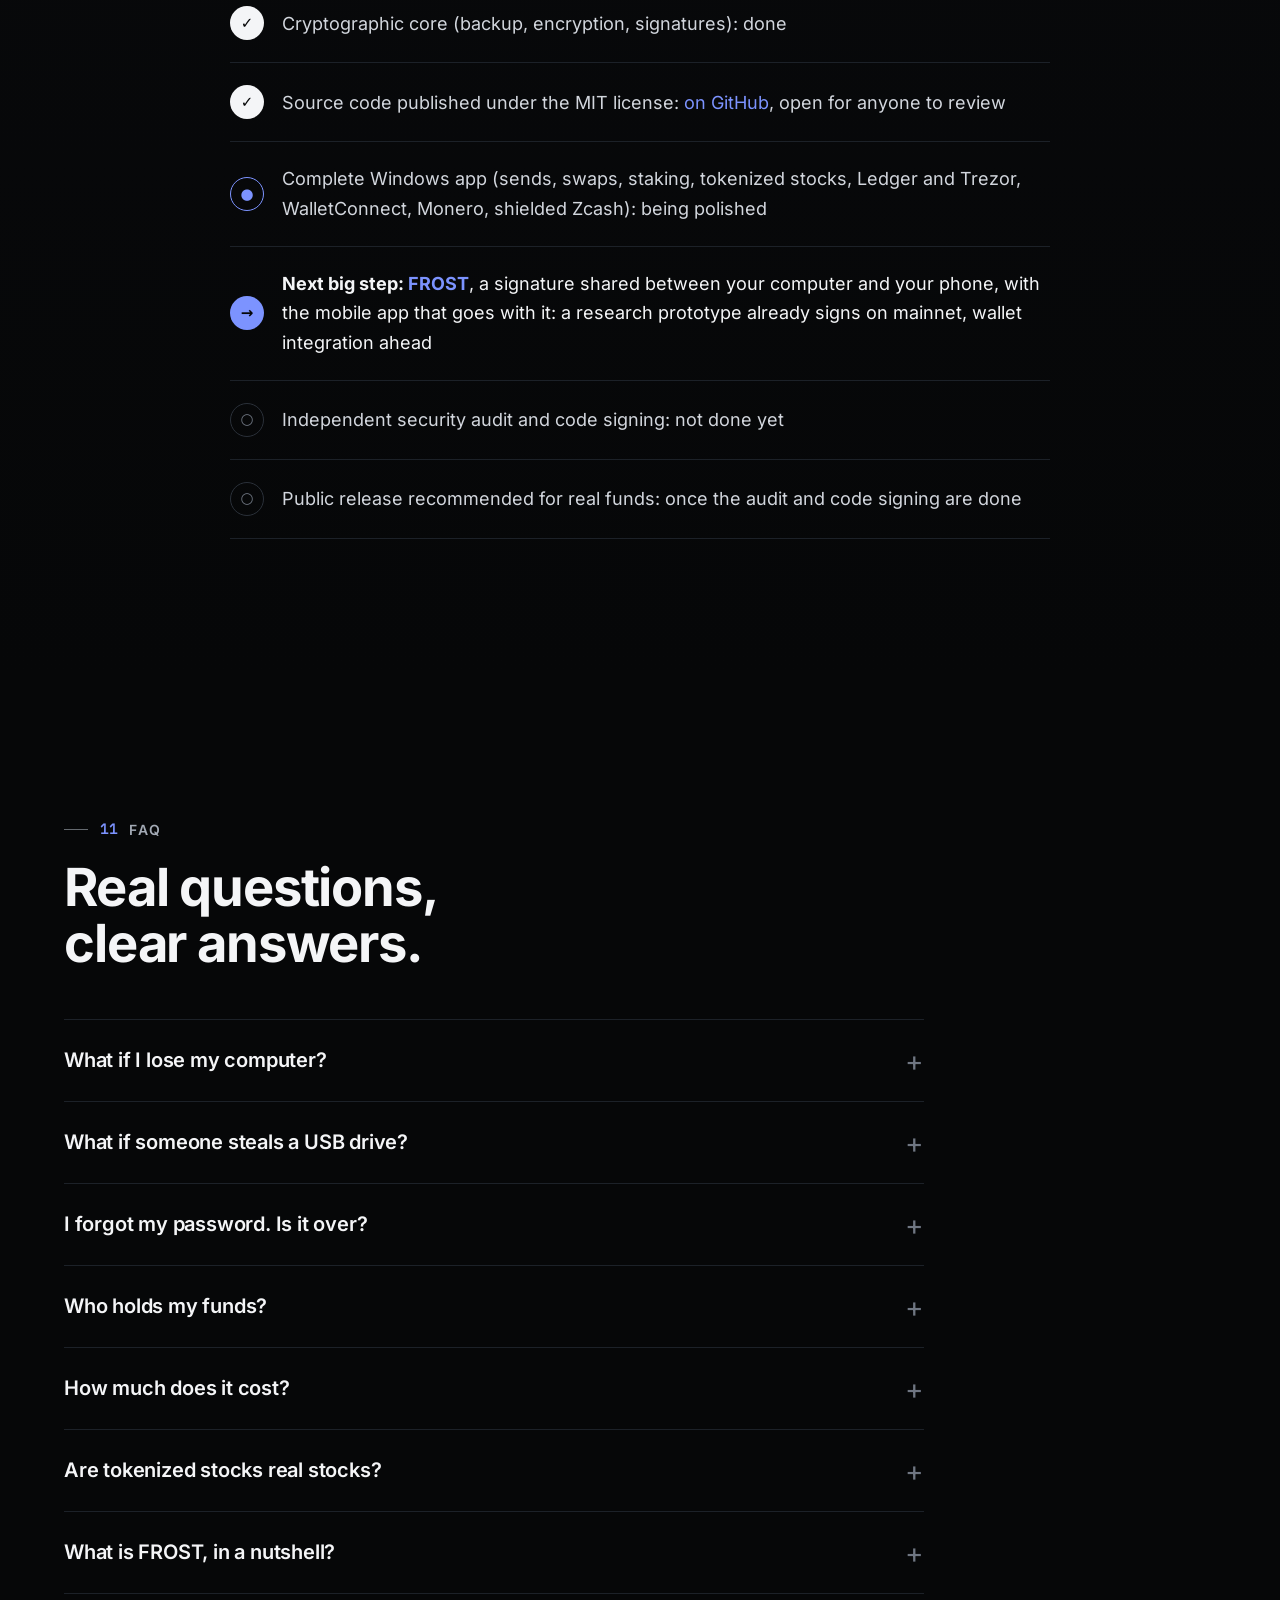
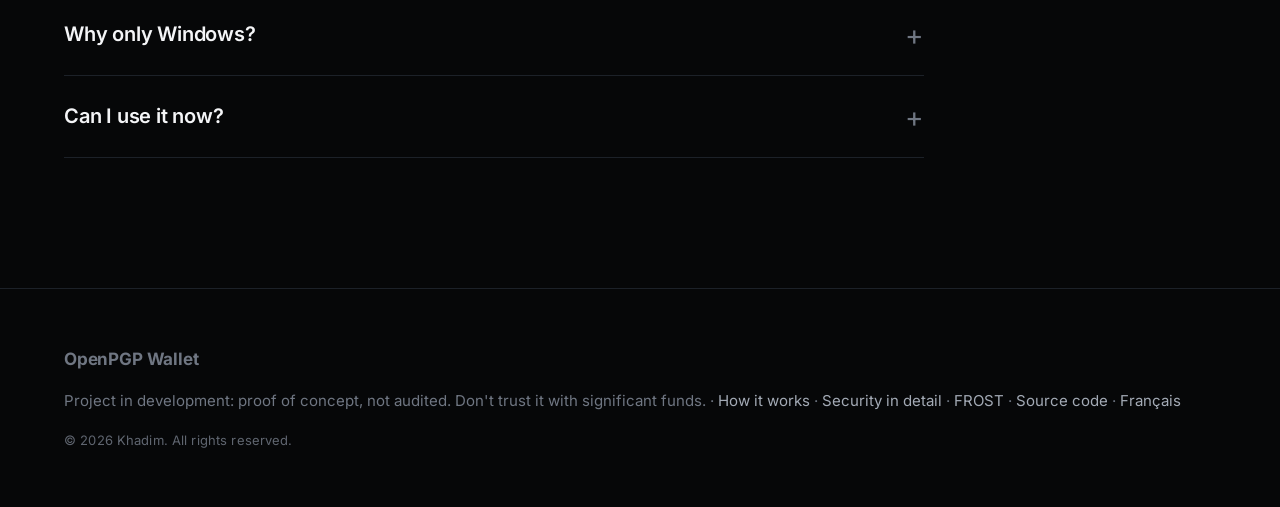
==== commit 09838217: "FROST: white paper v0.3 and up-to-date status The white paper now reports the frost-zec prototype an" ====
--- a/en.html
+++ b/en.html
@@ -438,7 +438,7 @@
         <div class="card reveal" style="--d: 0.05s">
           <span class="card-icon" aria-hidden="true"><svg width="22" height="22" viewBox="0 0 24 24" fill="none" stroke="currentColor" stroke-width="2" stroke-linecap="round" stroke-linejoin="round"><circle cx="12" cy="12" r="9"/><path d="M9 9h6l-6 6h6"/></svg></span>
           <h3>Shielded Zcash</h3>
-          <p>Amount, sender and recipient encrypted on the blockchain (Orchard). Shield your transparent ZEC in one click.</p>
+          <p>Amount, sender and recipient encrypted on the blockchain (Ironwood). Shield your transparent ZEC in one click.</p>
         </div>
         <div class="card reveal" style="--d: 0.11s">
           <span class="card-icon" aria-hidden="true"><svg width="22" height="22" viewBox="0 0 24 24" fill="none" stroke="currentColor" stroke-width="2" stroke-linecap="round" stroke-linejoin="round"><path d="M12 3l8 3v6c0 4.5-3.2 8.3-8 9-4.8-.7-8-4.5-8-9V6z"/><path d="M9 12h6"/></svg></span>
@@ -489,7 +489,7 @@
         <p class="lead">Today, the backup is split into three pieces. With FROST, every send will be signed jointly: your computer and your phone each produce their share of the signature, without ever bringing the key together. Malware on the computer will no longer be enough to move your funds.</p>
         <ul class="ticks">
           <li><strong>The whole key no longer exists anywhere</strong>, neither on the computer nor on the phone, not even while signing.</li>
-          <li>Your phone shows the recipient and the amount, and you approve at a glance: a Ledger's trusted screen, with the device already in your pocket.</li>
+          <li>Your phone shows the recipient and the amount, and you approve at a glance: a trusted screen, as with a hardware wallet, on the device already in your pocket.</li>
           <li>A public protocol, standardized by the IETF (RFC 9591), with an open-source Rust implementation developed by the <strong>Zcash Foundation</strong>: we'll reuse it rather than reinvent cryptography.</li>
           <li>Planned first for shielded Zcash, Solana, NEAR, Stellar and Bitcoin (Taproot addresses).</li>
         </ul>
@@ -564,7 +564,7 @@
         <div class="step reveal" style="--d: 0.05s"><span class="step-badge done">✓</span><span>Cryptographic core (backup, encryption, signatures): done</span></div>
         <div class="step reveal" style="--d: 0.08s"><span class="step-badge done">✓</span><span>Source code published under the MIT license: <a href="https://github.com/OpenPGP-Wallet/openpgp-wallet" target="_blank" rel="noopener">on GitHub</a>, open for anyone to review</span></div>
         <div class="step reveal" style="--d: 0.12s"><span class="step-badge doing">●</span><span>Complete Windows app (sends, swaps, staking, tokenized stocks, Ledger and Trezor, WalletConnect, Monero, shielded Zcash): being polished</span></div>
-        <div class="step next reveal" style="--d: 0.19s"><span class="step-badge next">→</span><span><strong>Next big step: <a href="frost-en.html">FROST</a></strong>, a signature shared between your computer and your phone, with the mobile app that goes with it: design settled, development ahead</span></div>
+        <div class="step next reveal" style="--d: 0.19s"><span class="step-badge next">→</span><span><strong>Next big step: <a href="frost-en.html">FROST</a></strong>, a signature shared between your computer and your phone, with the mobile app that goes with it: a research prototype already signs on mainnet, wallet integration ahead</span></div>
         <div class="step reveal" style="--d: 0.26s"><span class="step-badge todo">○</span><span>Independent security audit and code signing: not done yet</span></div>
         <div class="step reveal" style="--d: 0.33s"><span class="step-badge todo">○</span><span>Public release recommended for real funds: once the audit and code signing are done</span></div>
       </div>
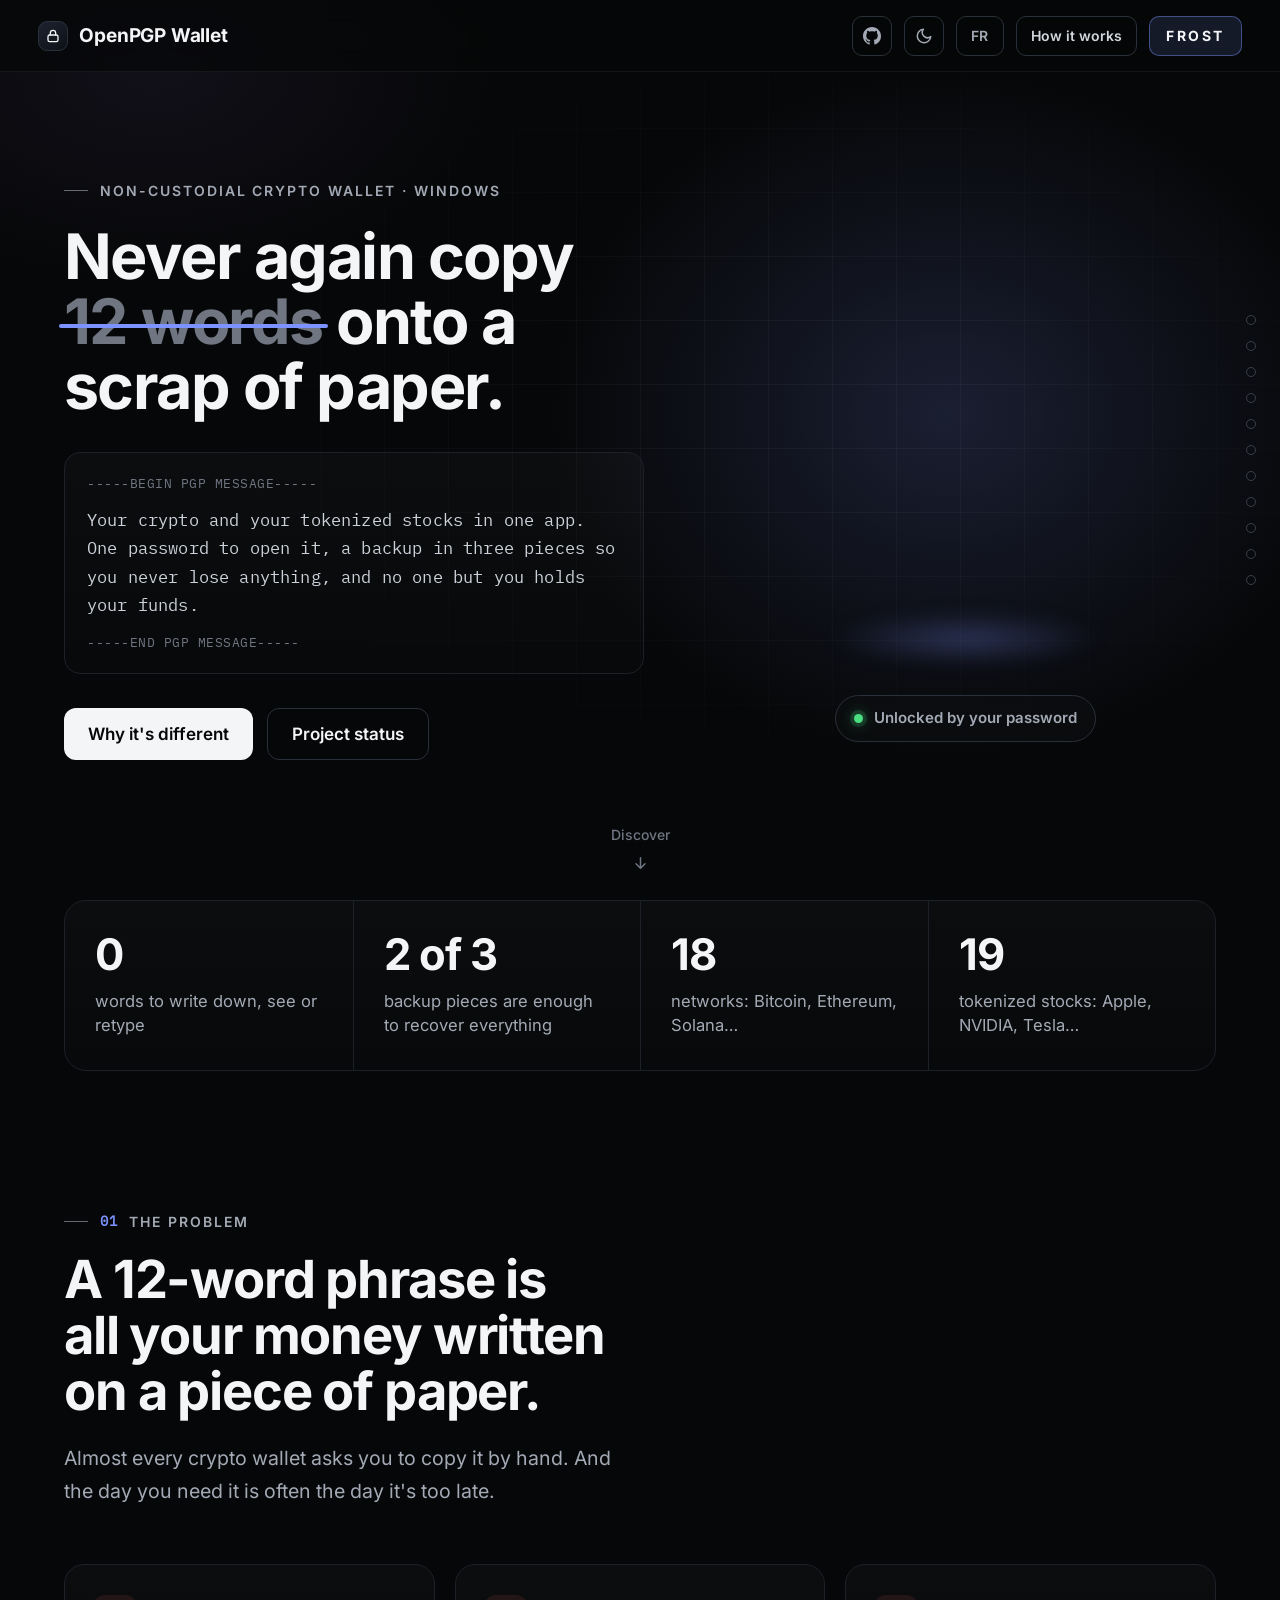
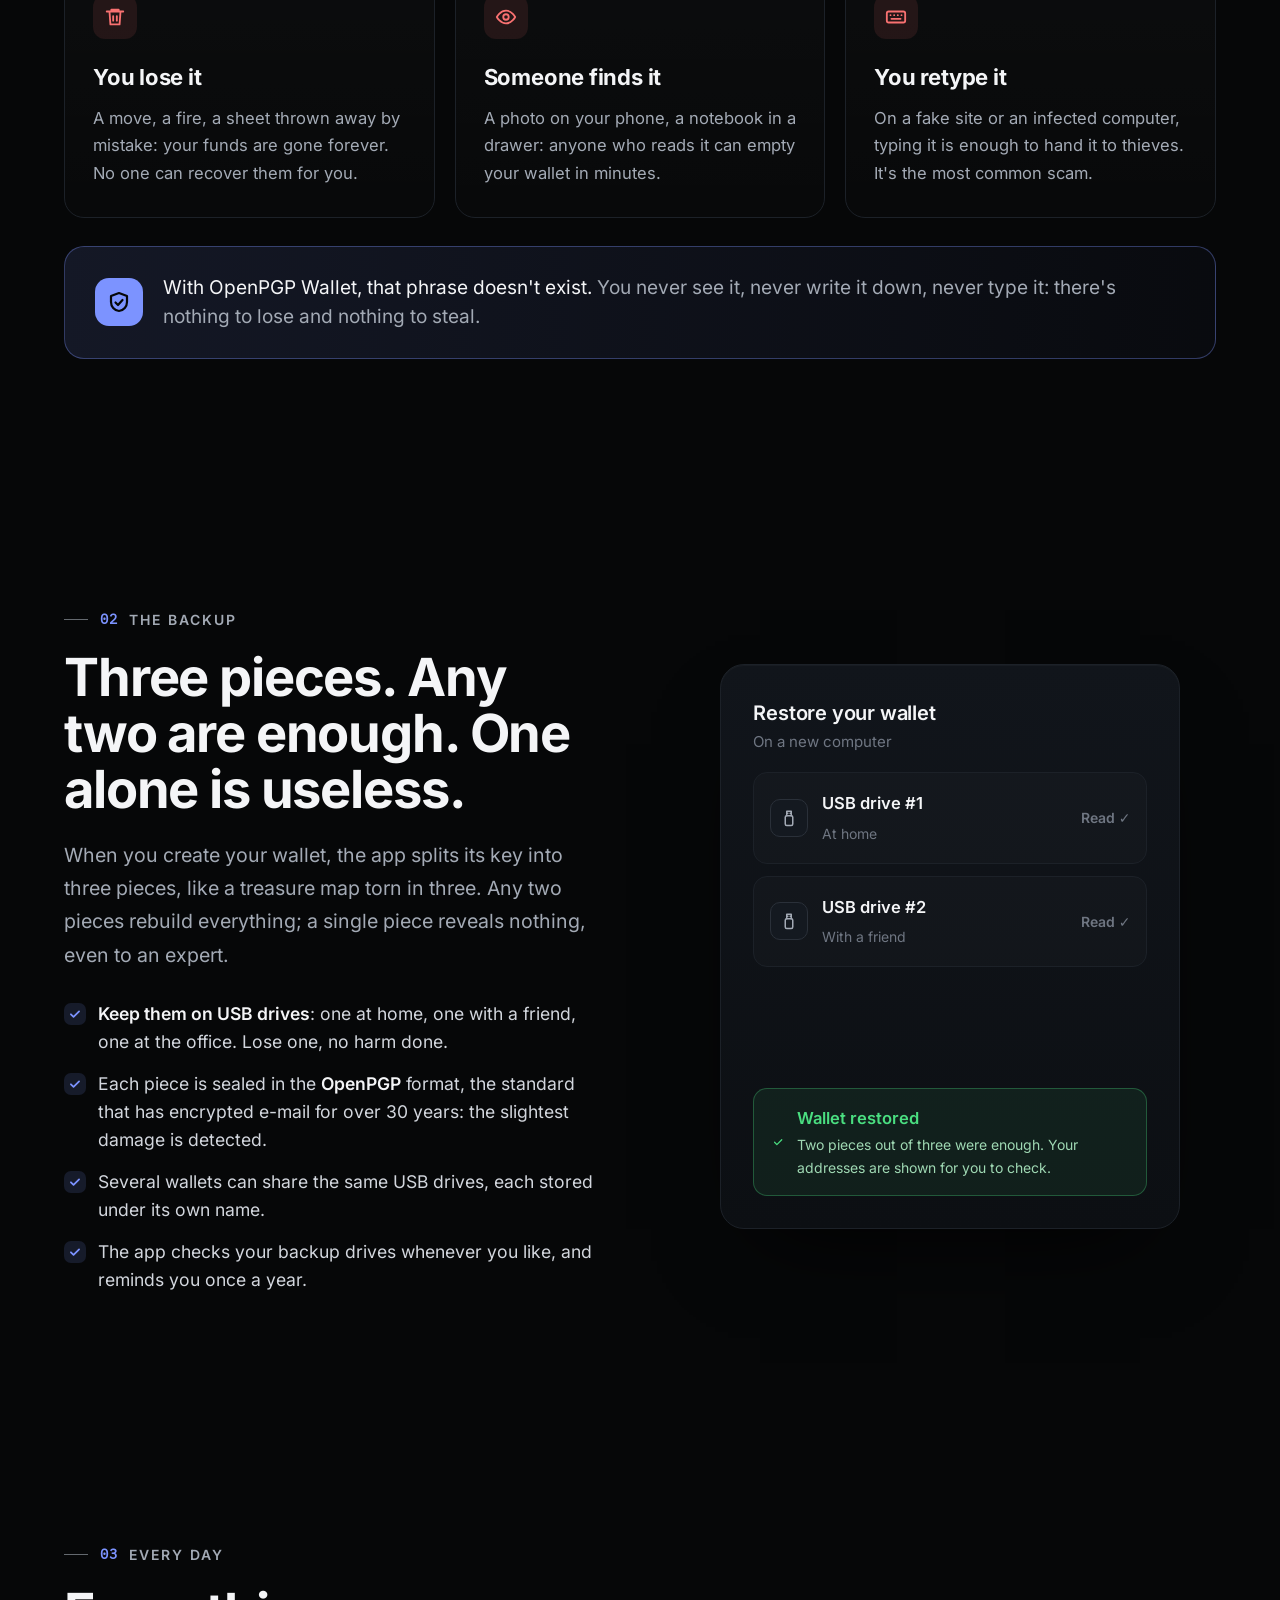
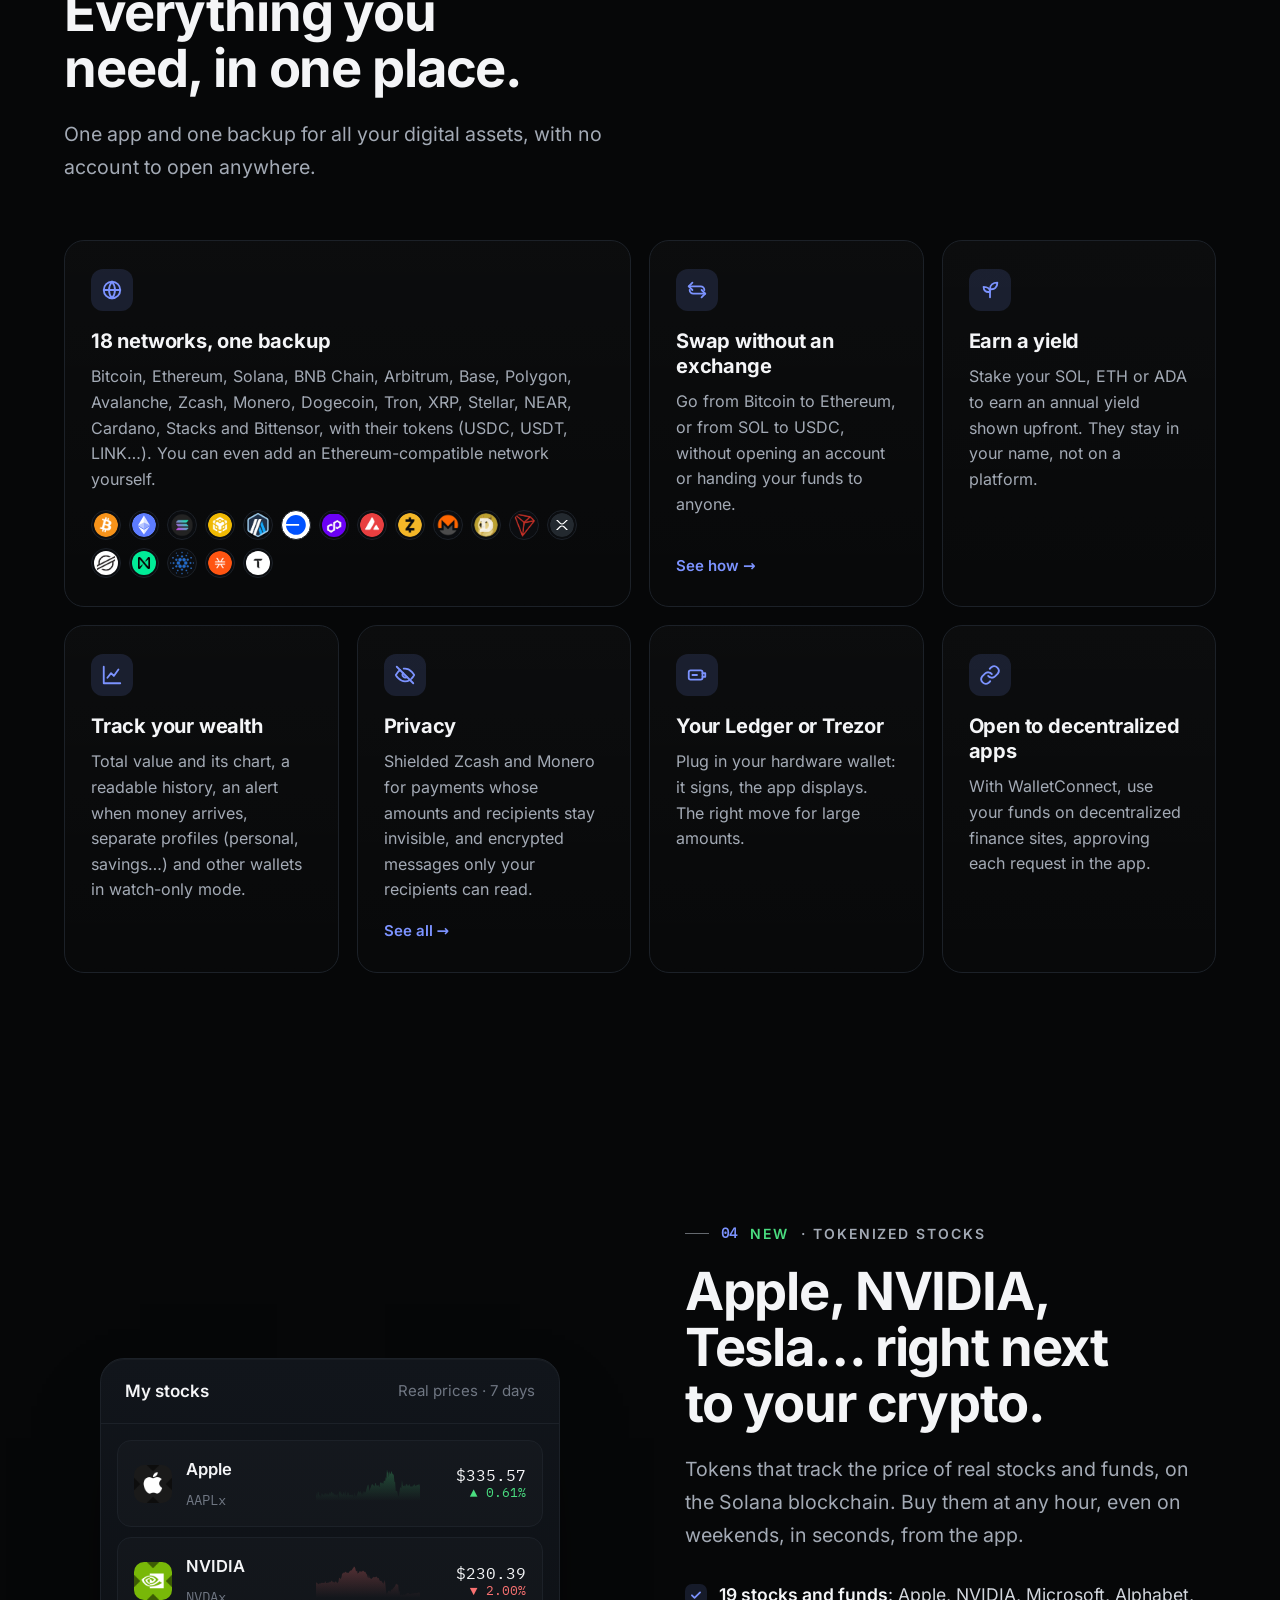
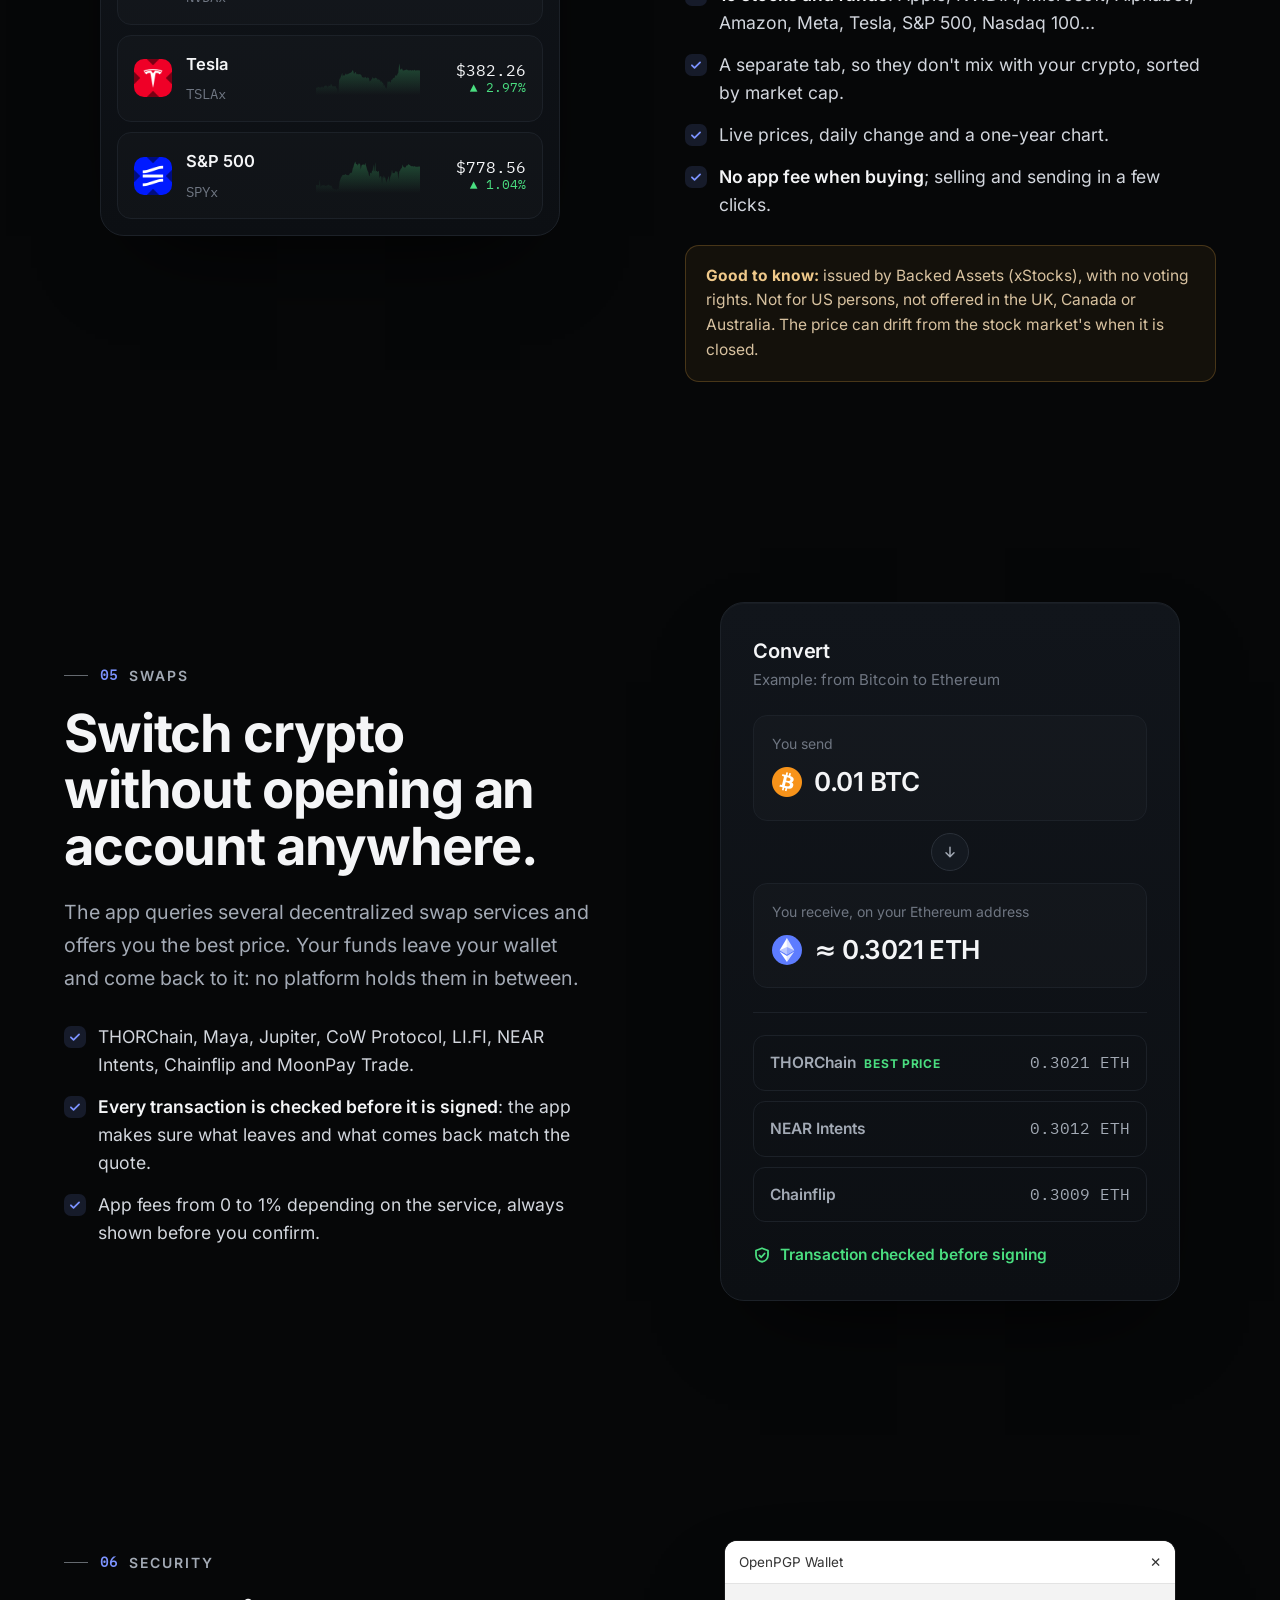
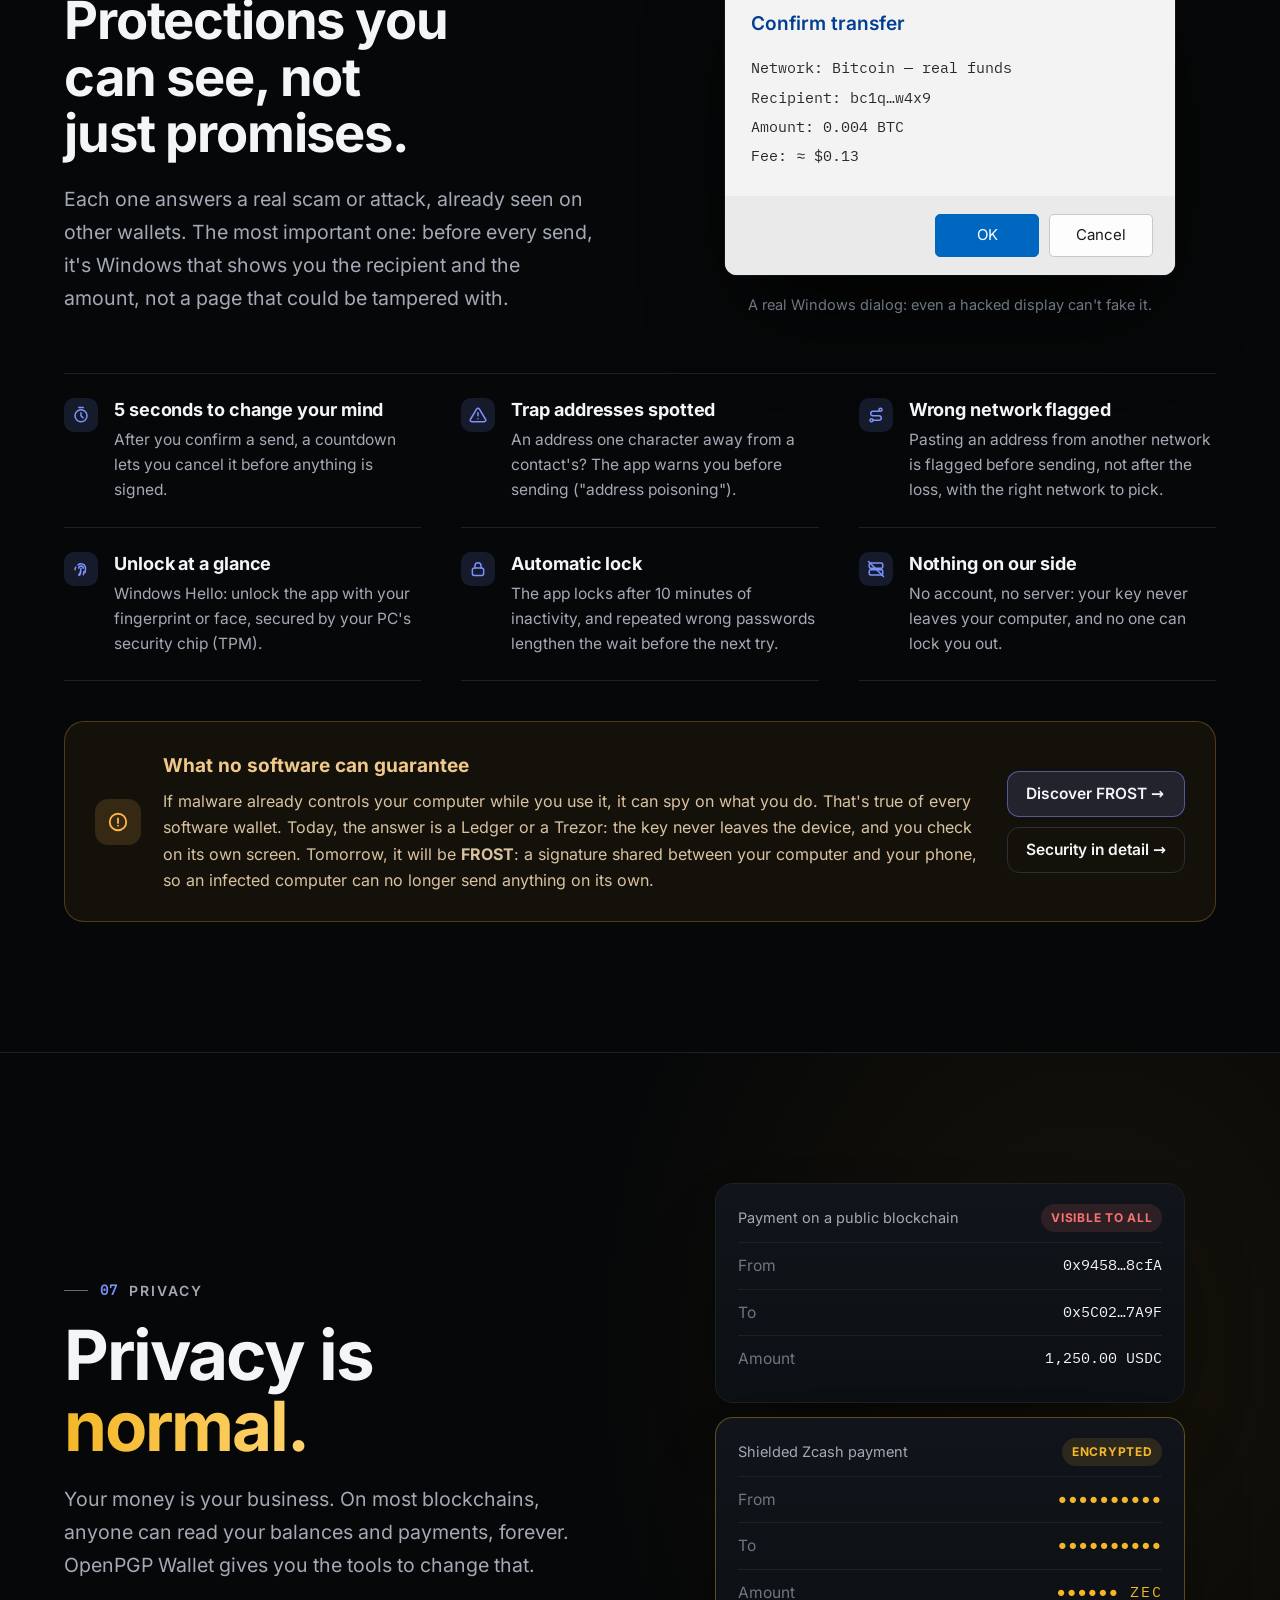
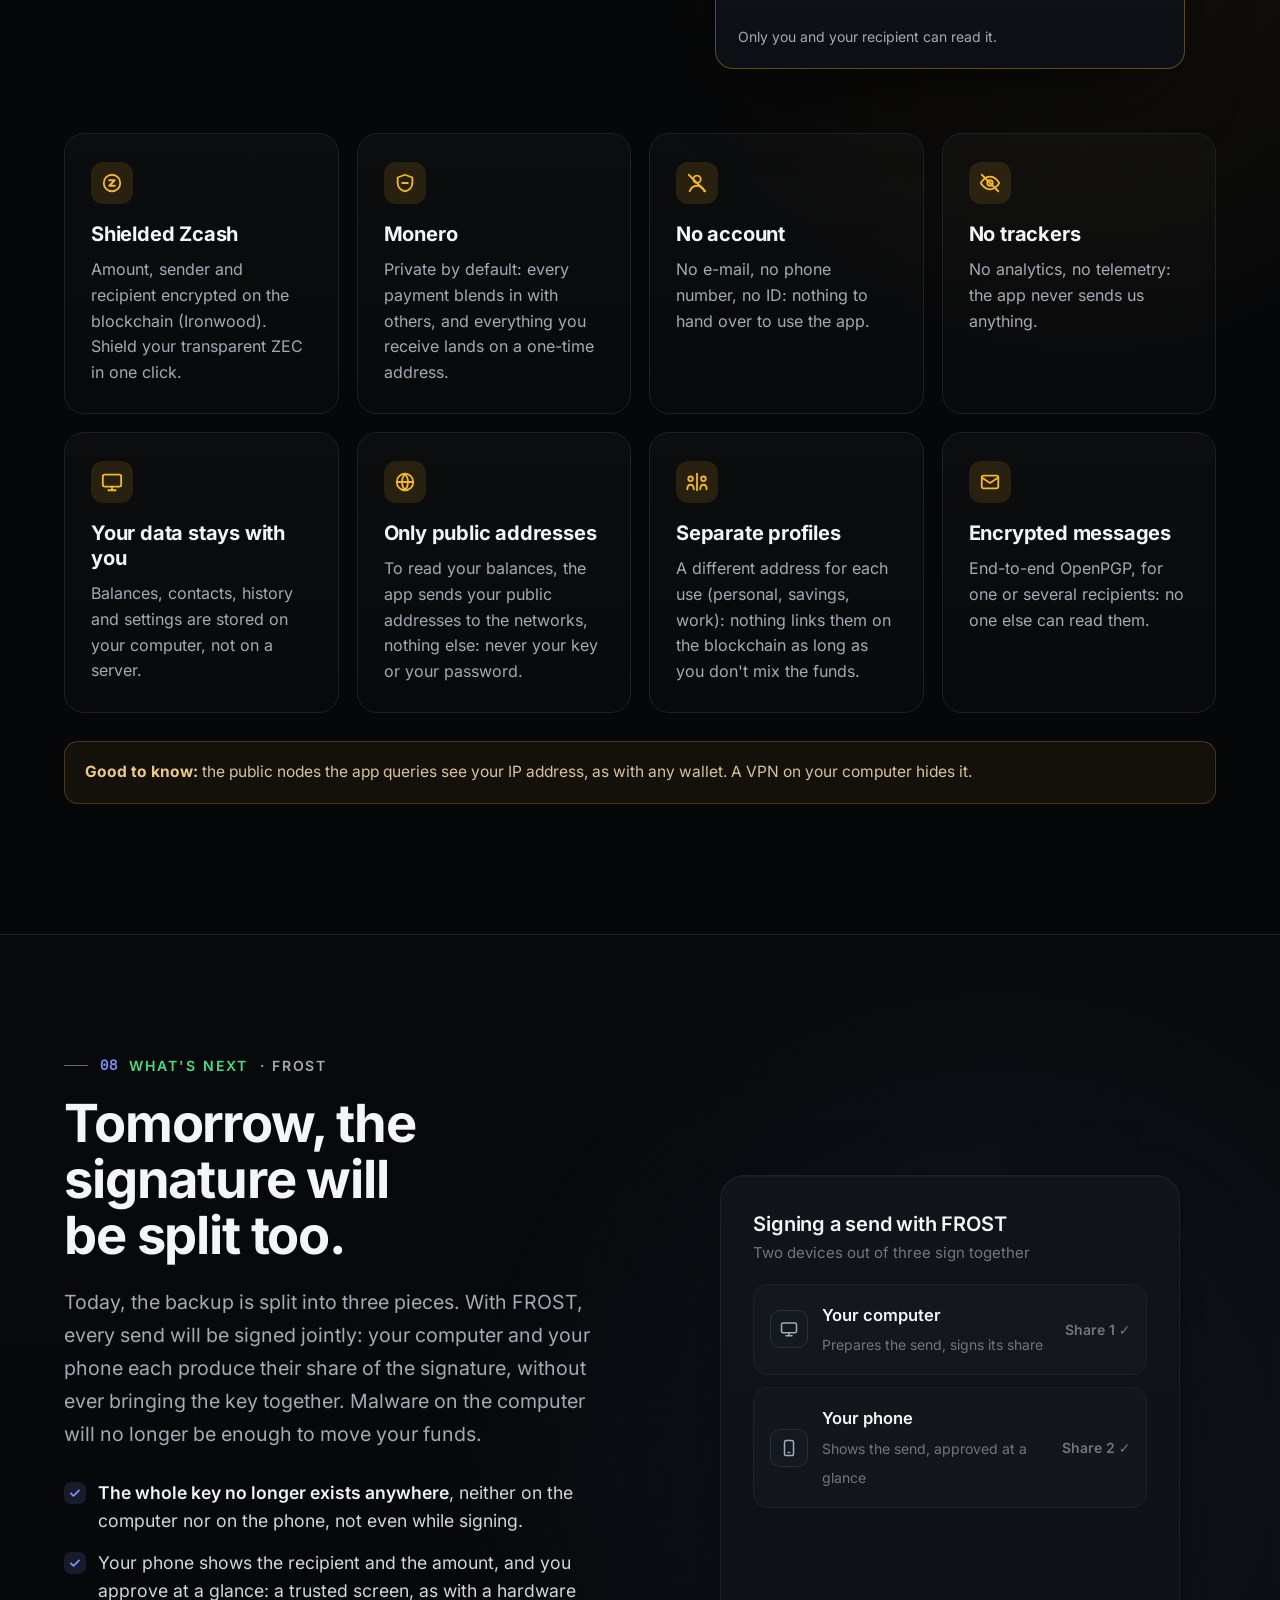
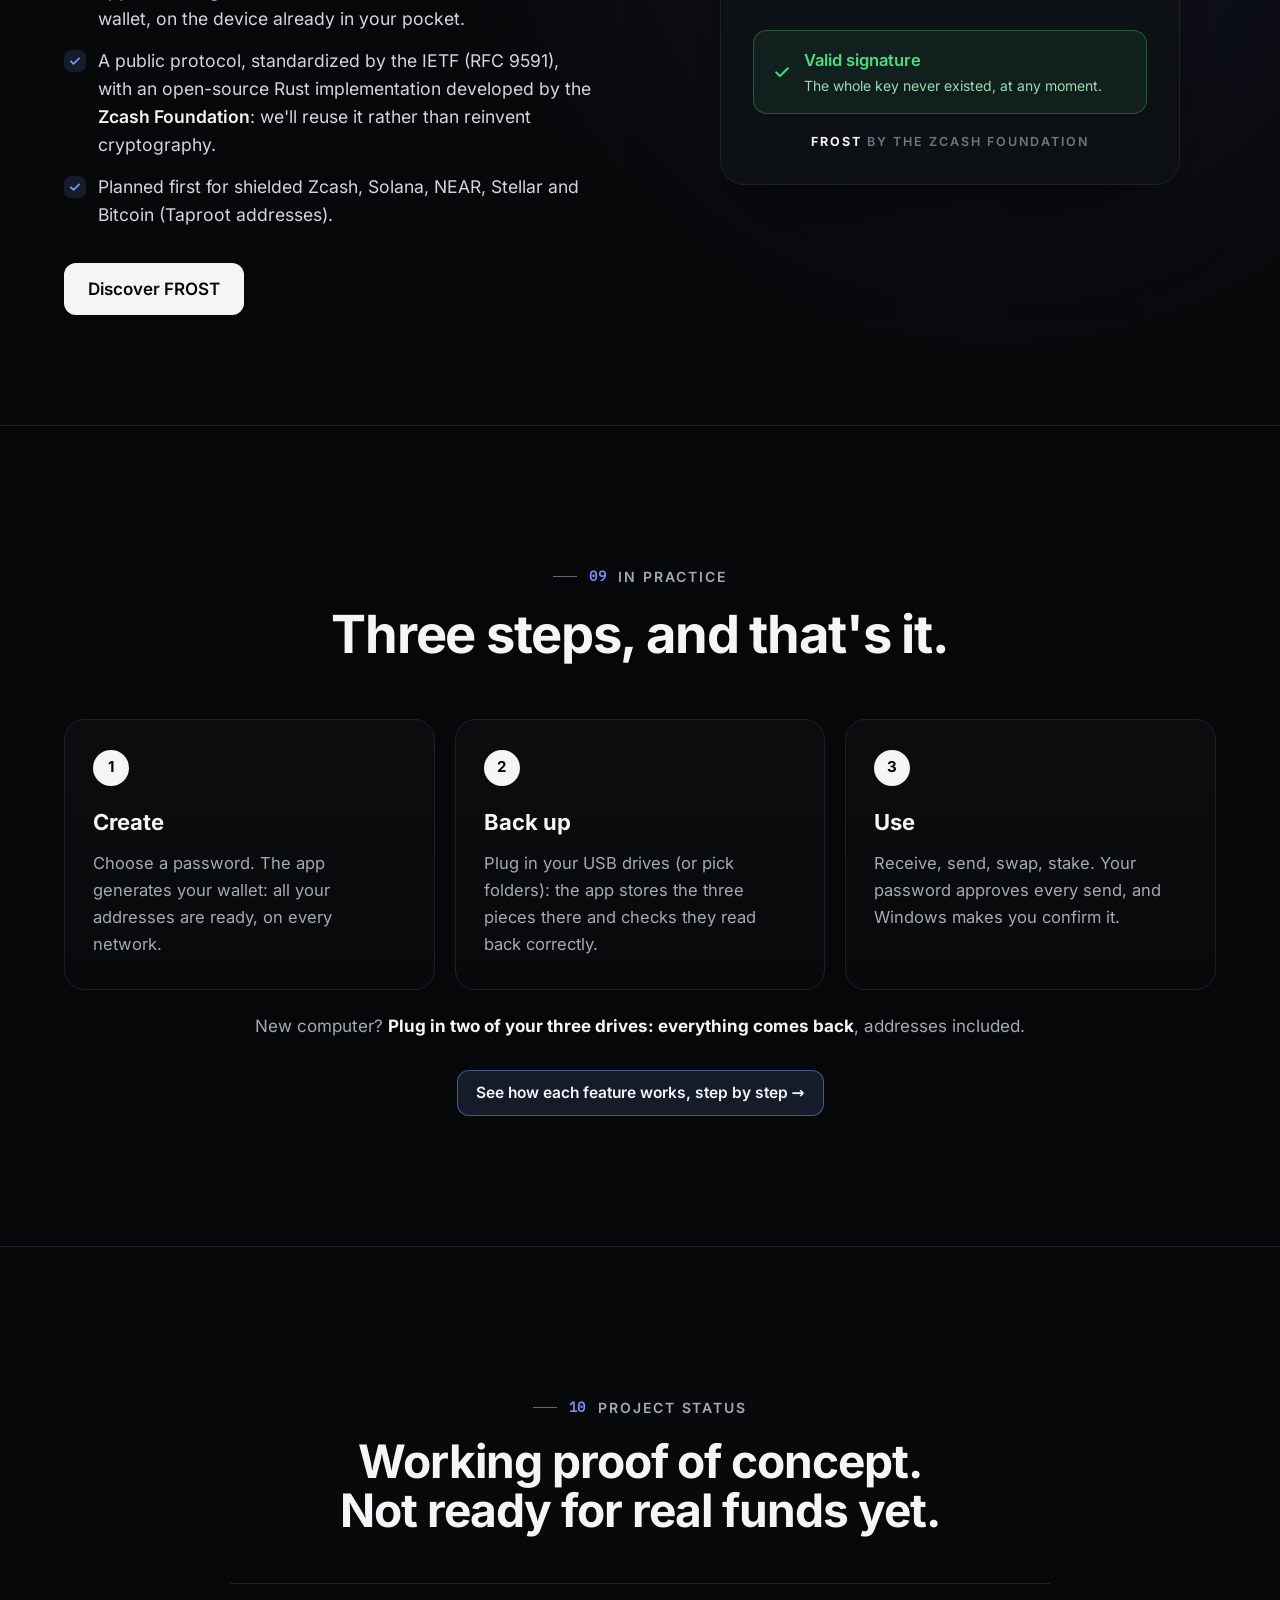
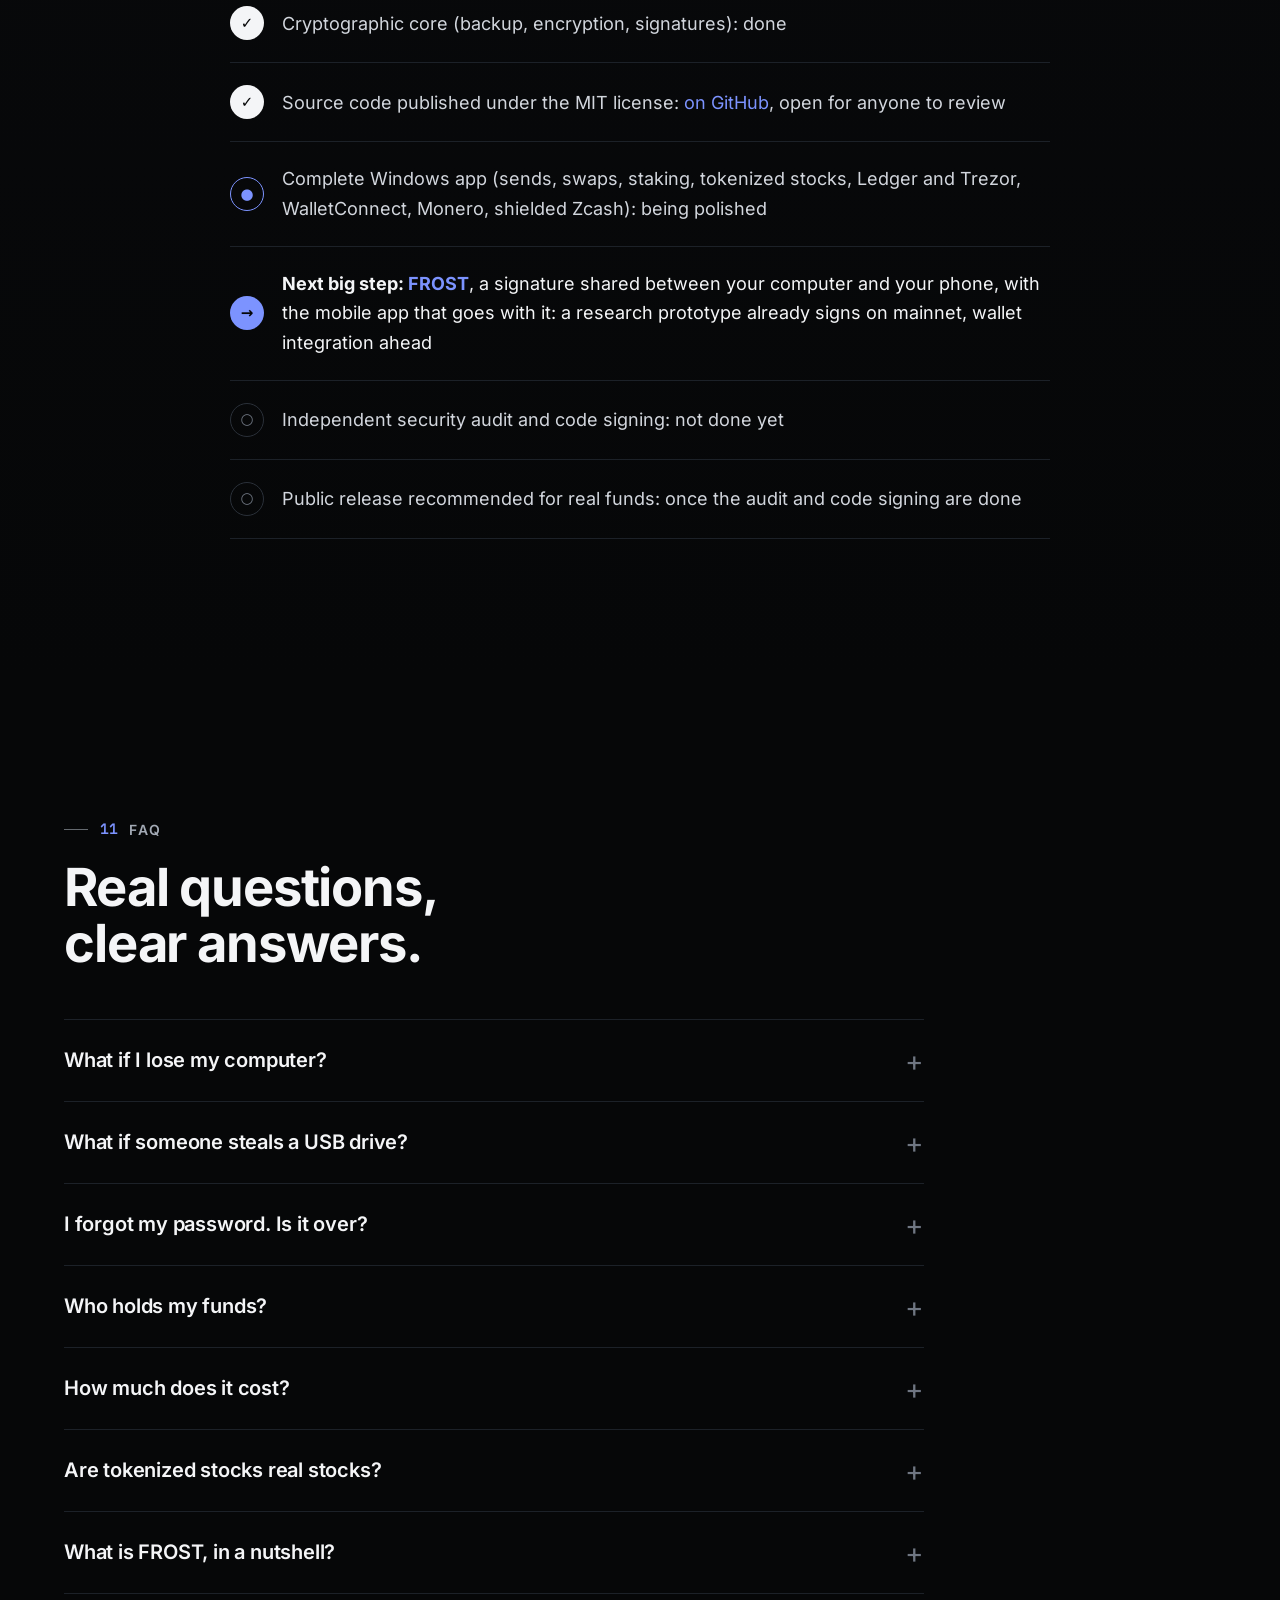
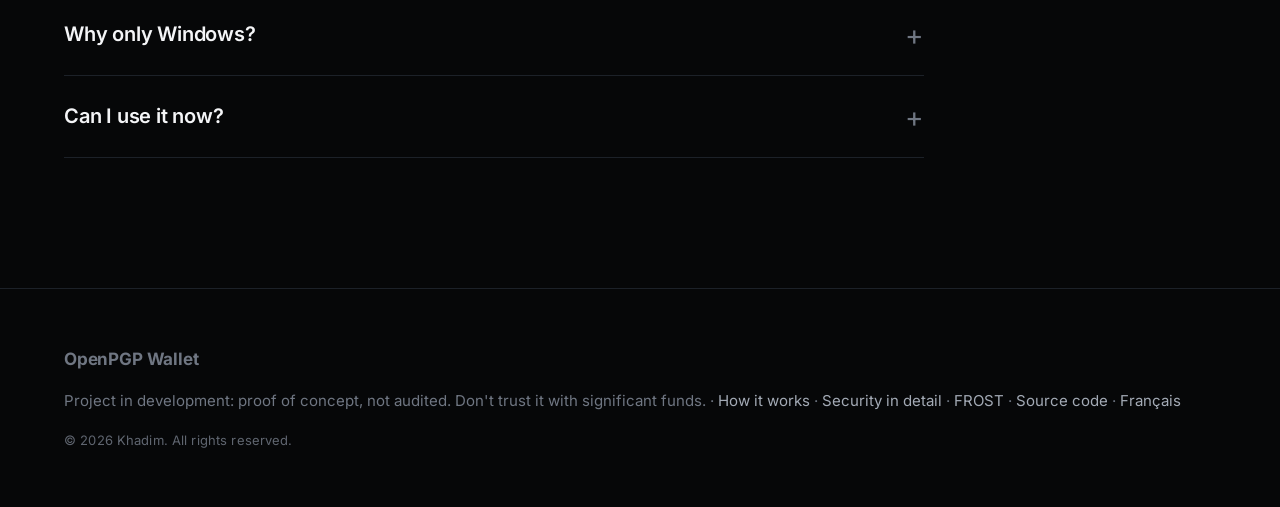
==== commit db2bab57: "Separate profiles card: clearer icon" ====
--- a/en.html
+++ b/en.html
@@ -466,7 +466,7 @@
           <p>To read your balances, the app sends your public addresses to the networks, nothing else: never your key or your password.</p>
         </div>
         <div class="card reveal" style="--d: 0.41s">
-          <span class="card-icon" aria-hidden="true"><svg width="22" height="22" viewBox="0 0 24 24" fill="none" stroke="currentColor" stroke-width="2" stroke-linecap="round" stroke-linejoin="round"><circle cx="8" cy="9" r="3"/><circle cx="16" cy="9" r="3"/><path d="M3 20c.8-3 2.8-5 5-5M21 20c-.8-3-2.8-5-5-5"/></svg></span>
+          <span class="card-icon" aria-hidden="true"><svg width="22" height="22" viewBox="0 0 24 24" fill="none" stroke="currentColor" stroke-width="2" stroke-linecap="round" stroke-linejoin="round"><circle cx="5" cy="8.5" r="2.5"/><path d="M1.5 20c0-3.2 1.4-5 3.5-5s3.5 1.8 3.5 5"/><circle cx="19" cy="8.5" r="2.5"/><path d="M15.5 20c0-3.2 1.4-5 3.5-5s3.5 1.8 3.5 5"/><path d="M12 3v18"/></svg></span>
           <h3>Separate profiles</h3>
           <p>A different address for each use (personal, savings, work): nothing links them on the blockchain as long as you don't mix the funds.</p>
         </div>
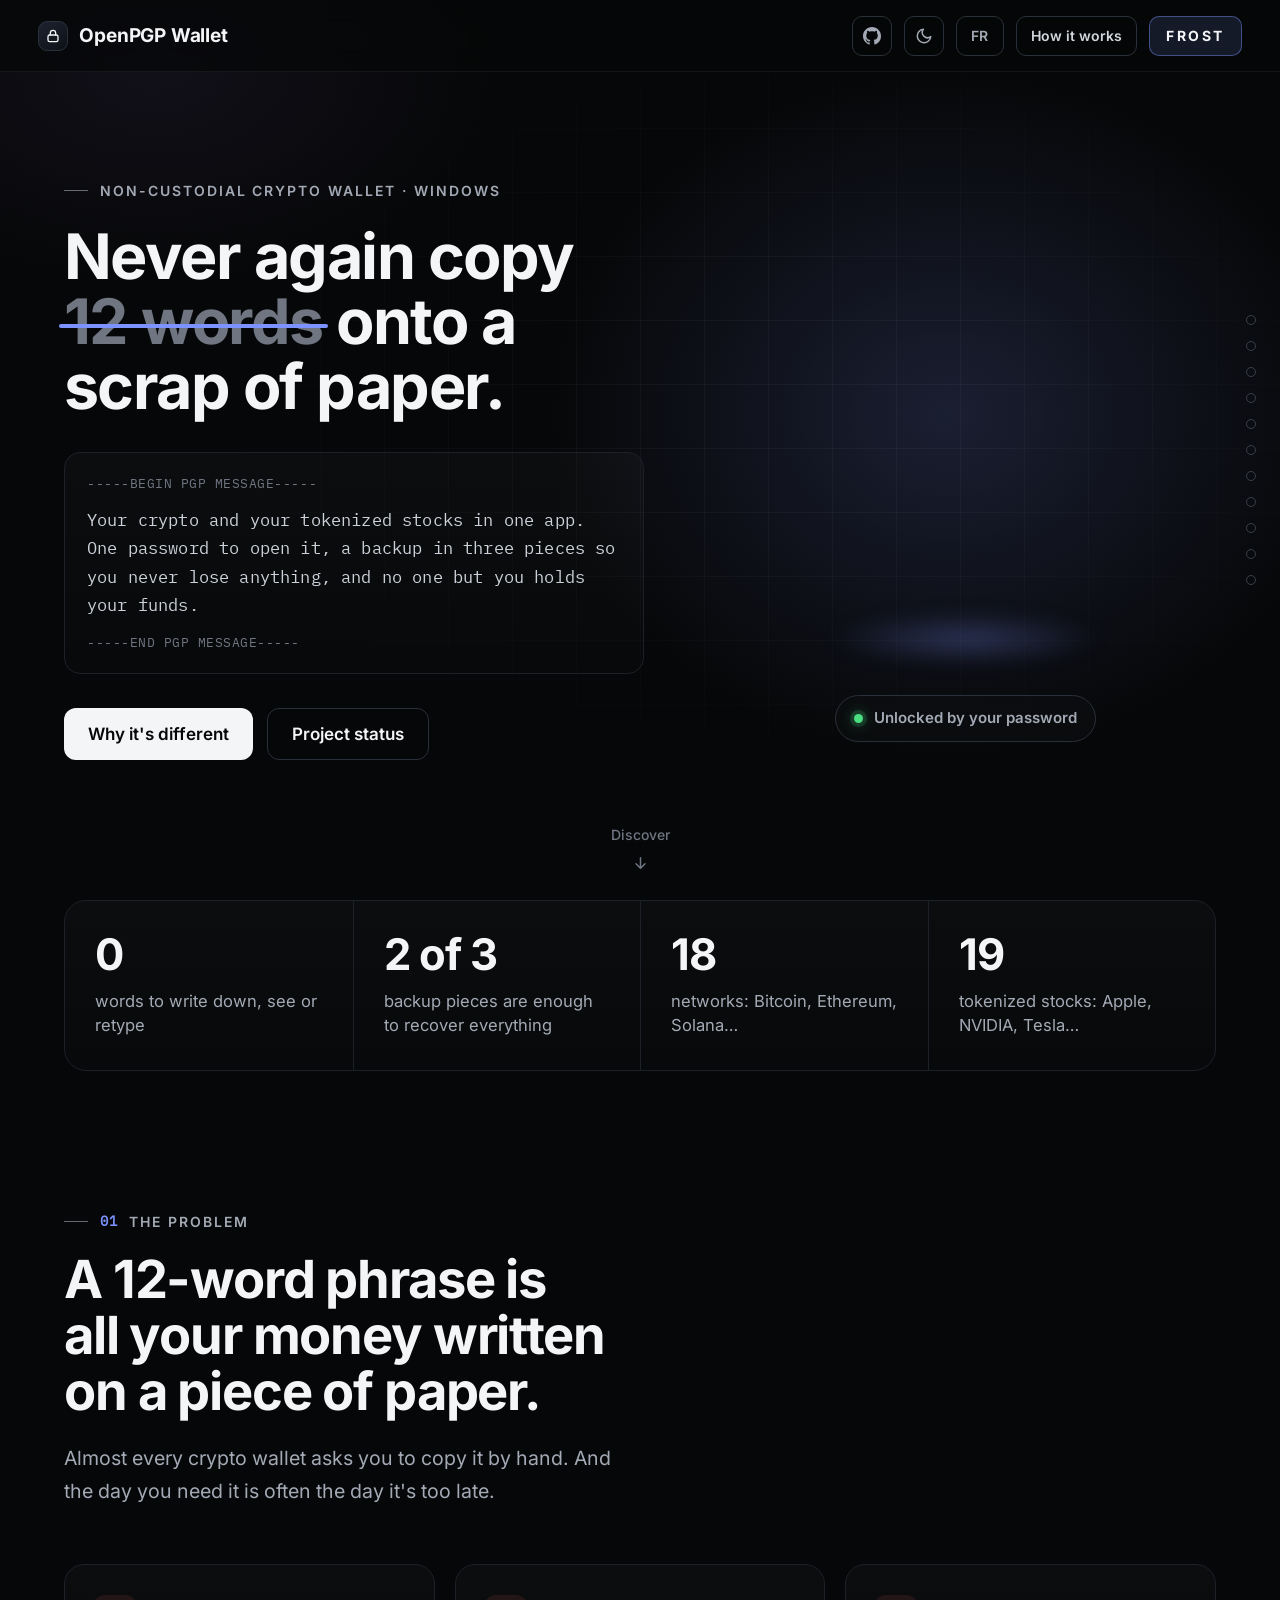
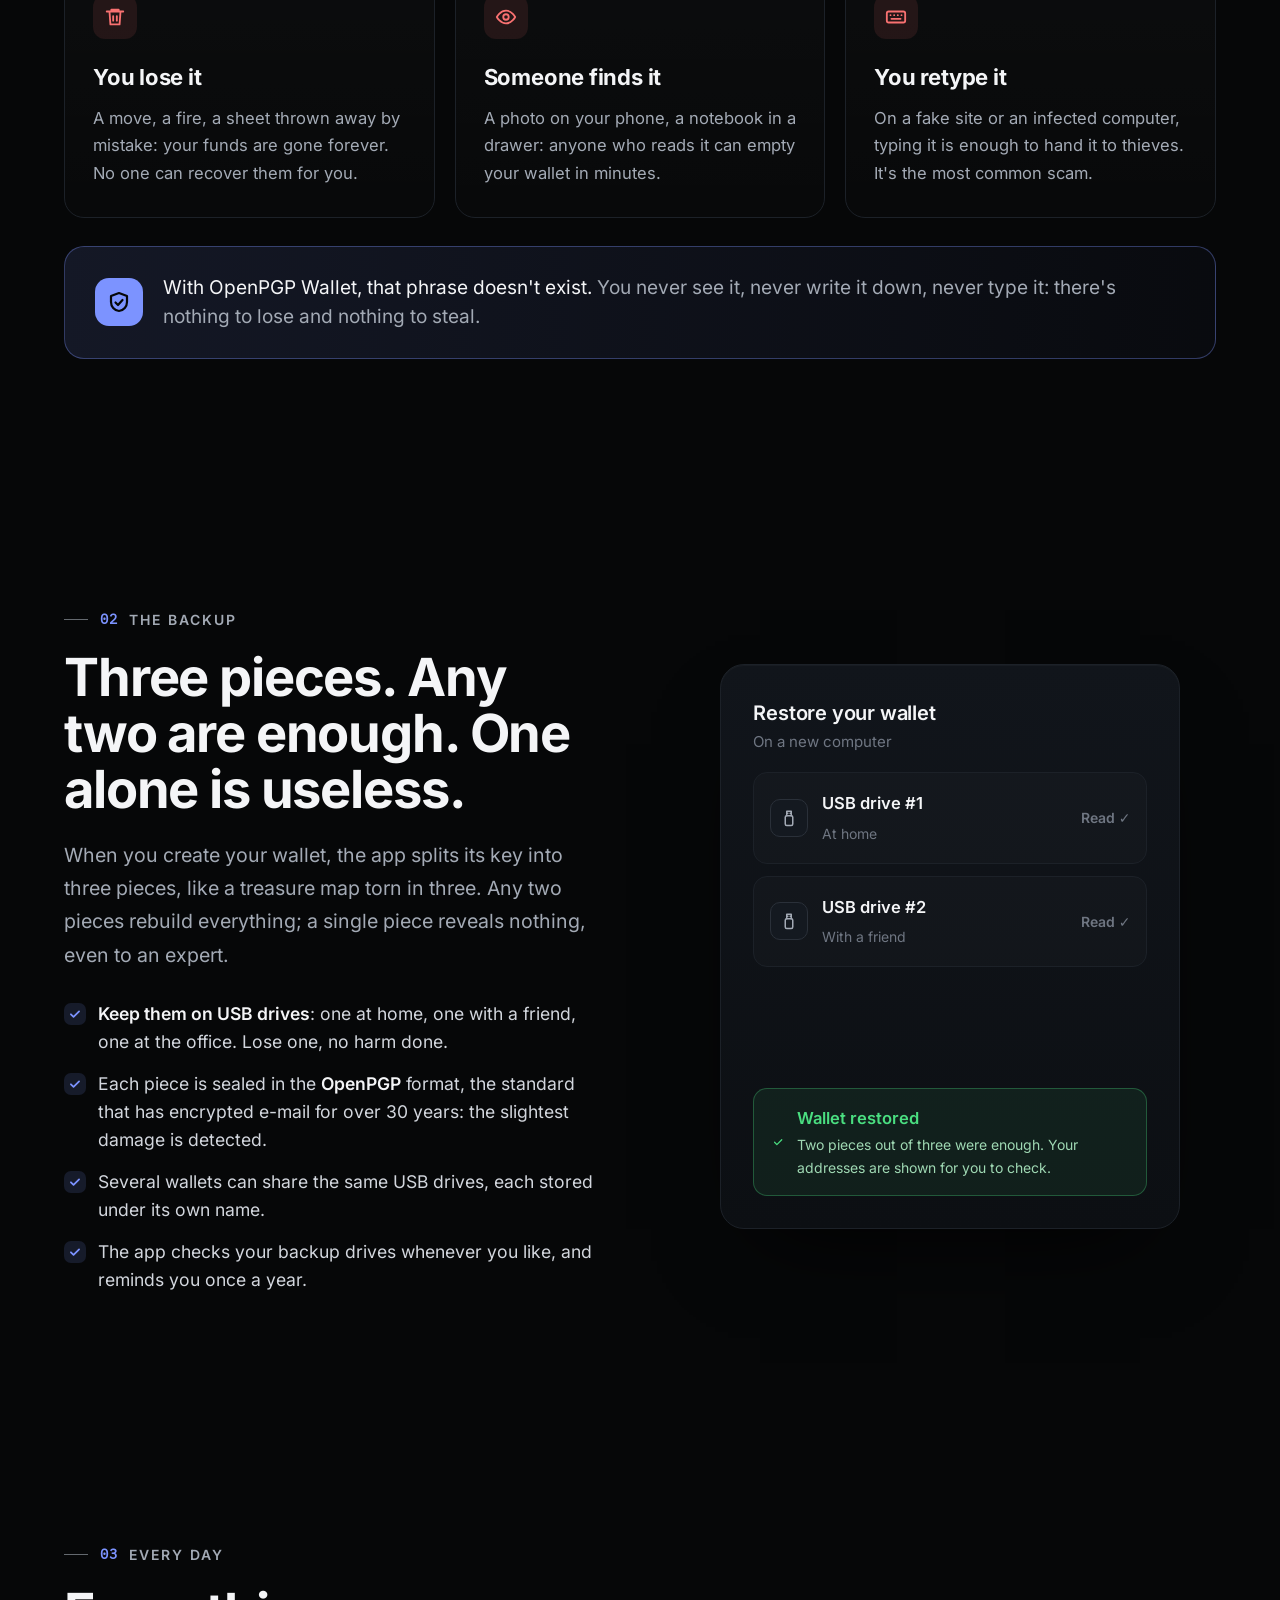
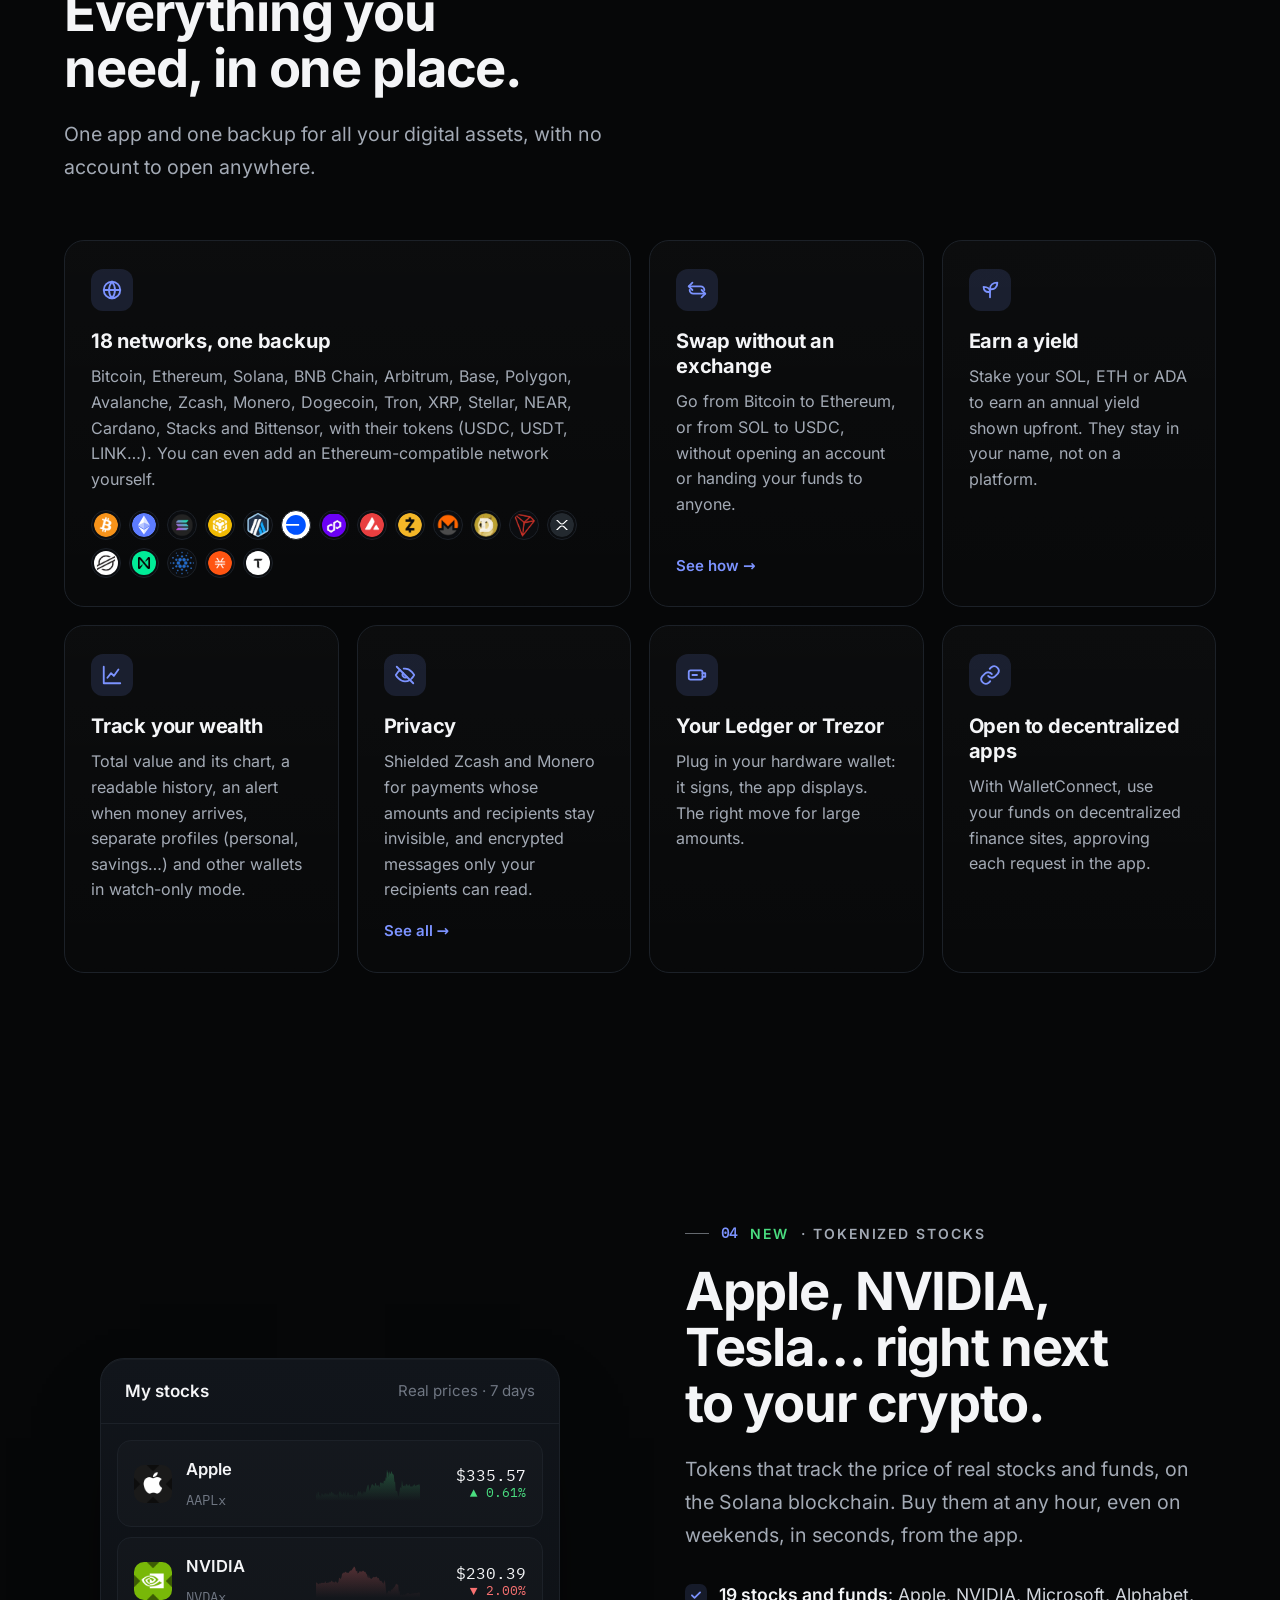
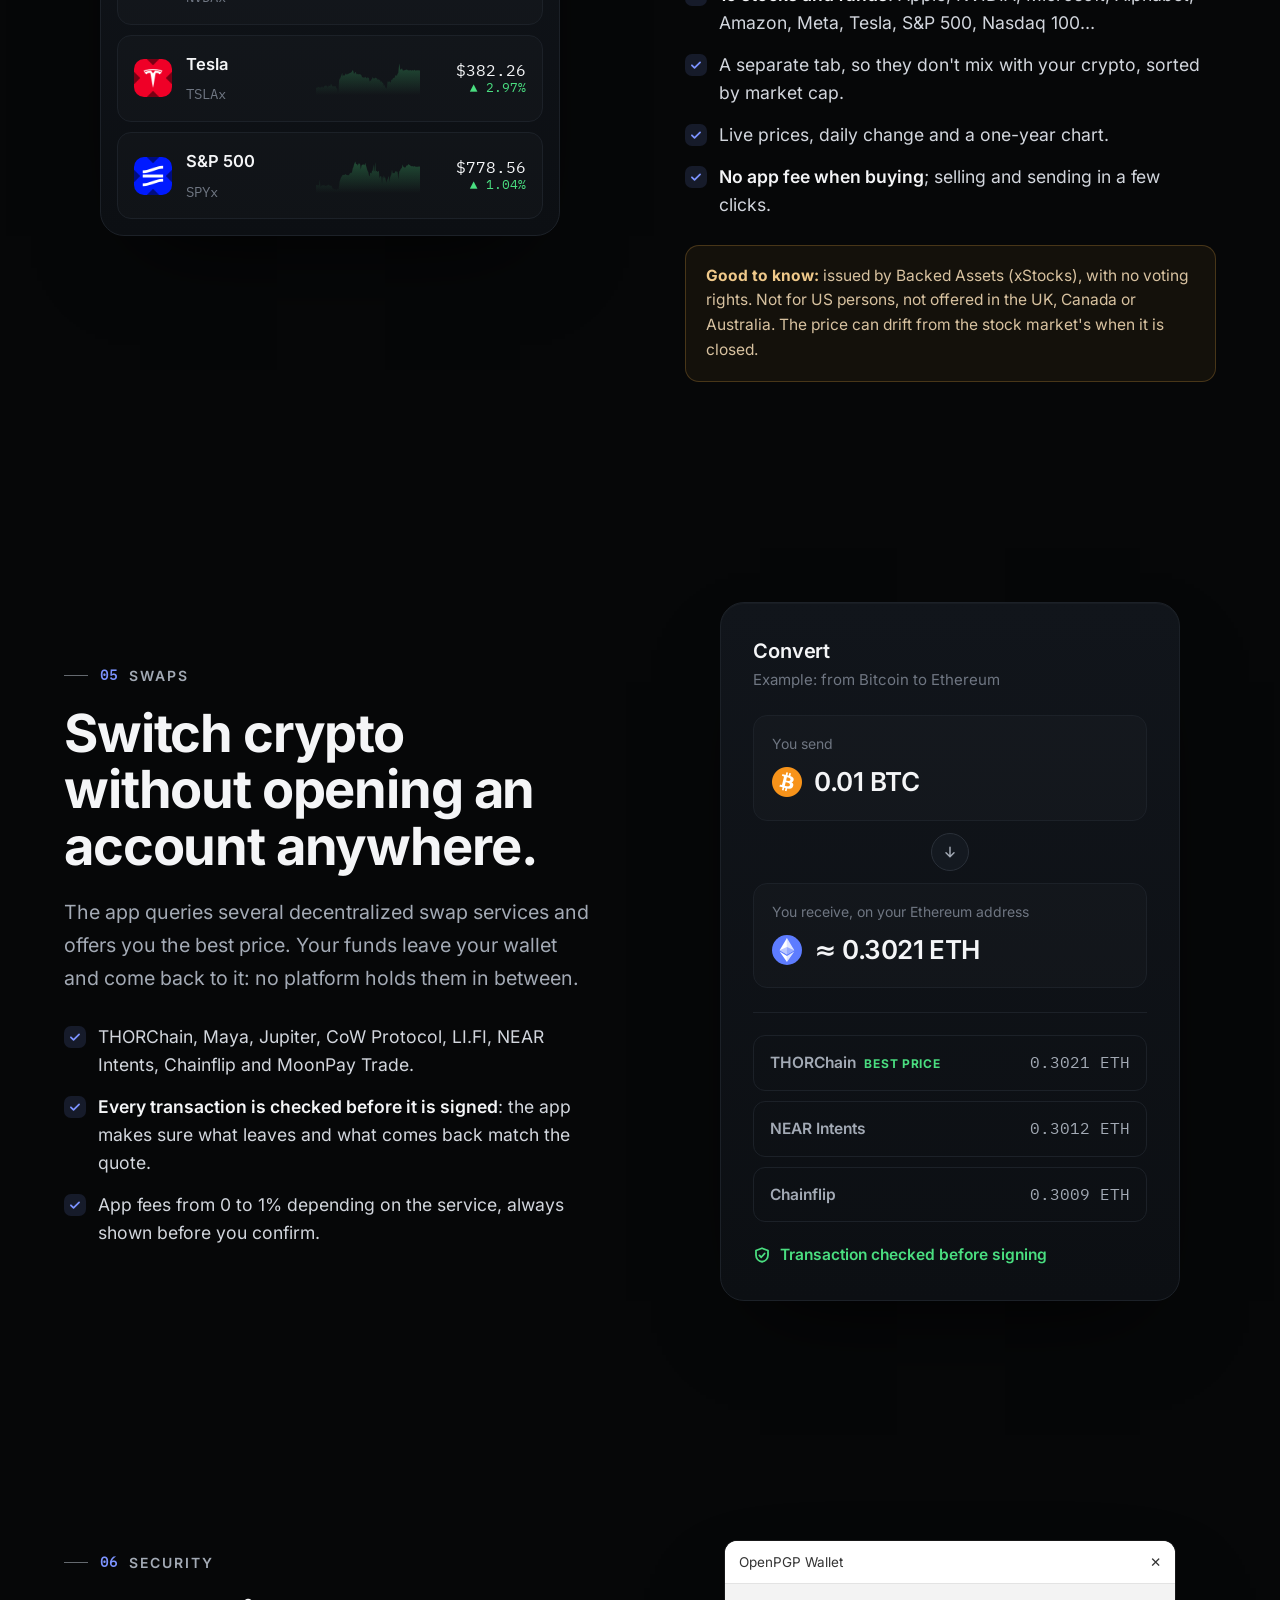
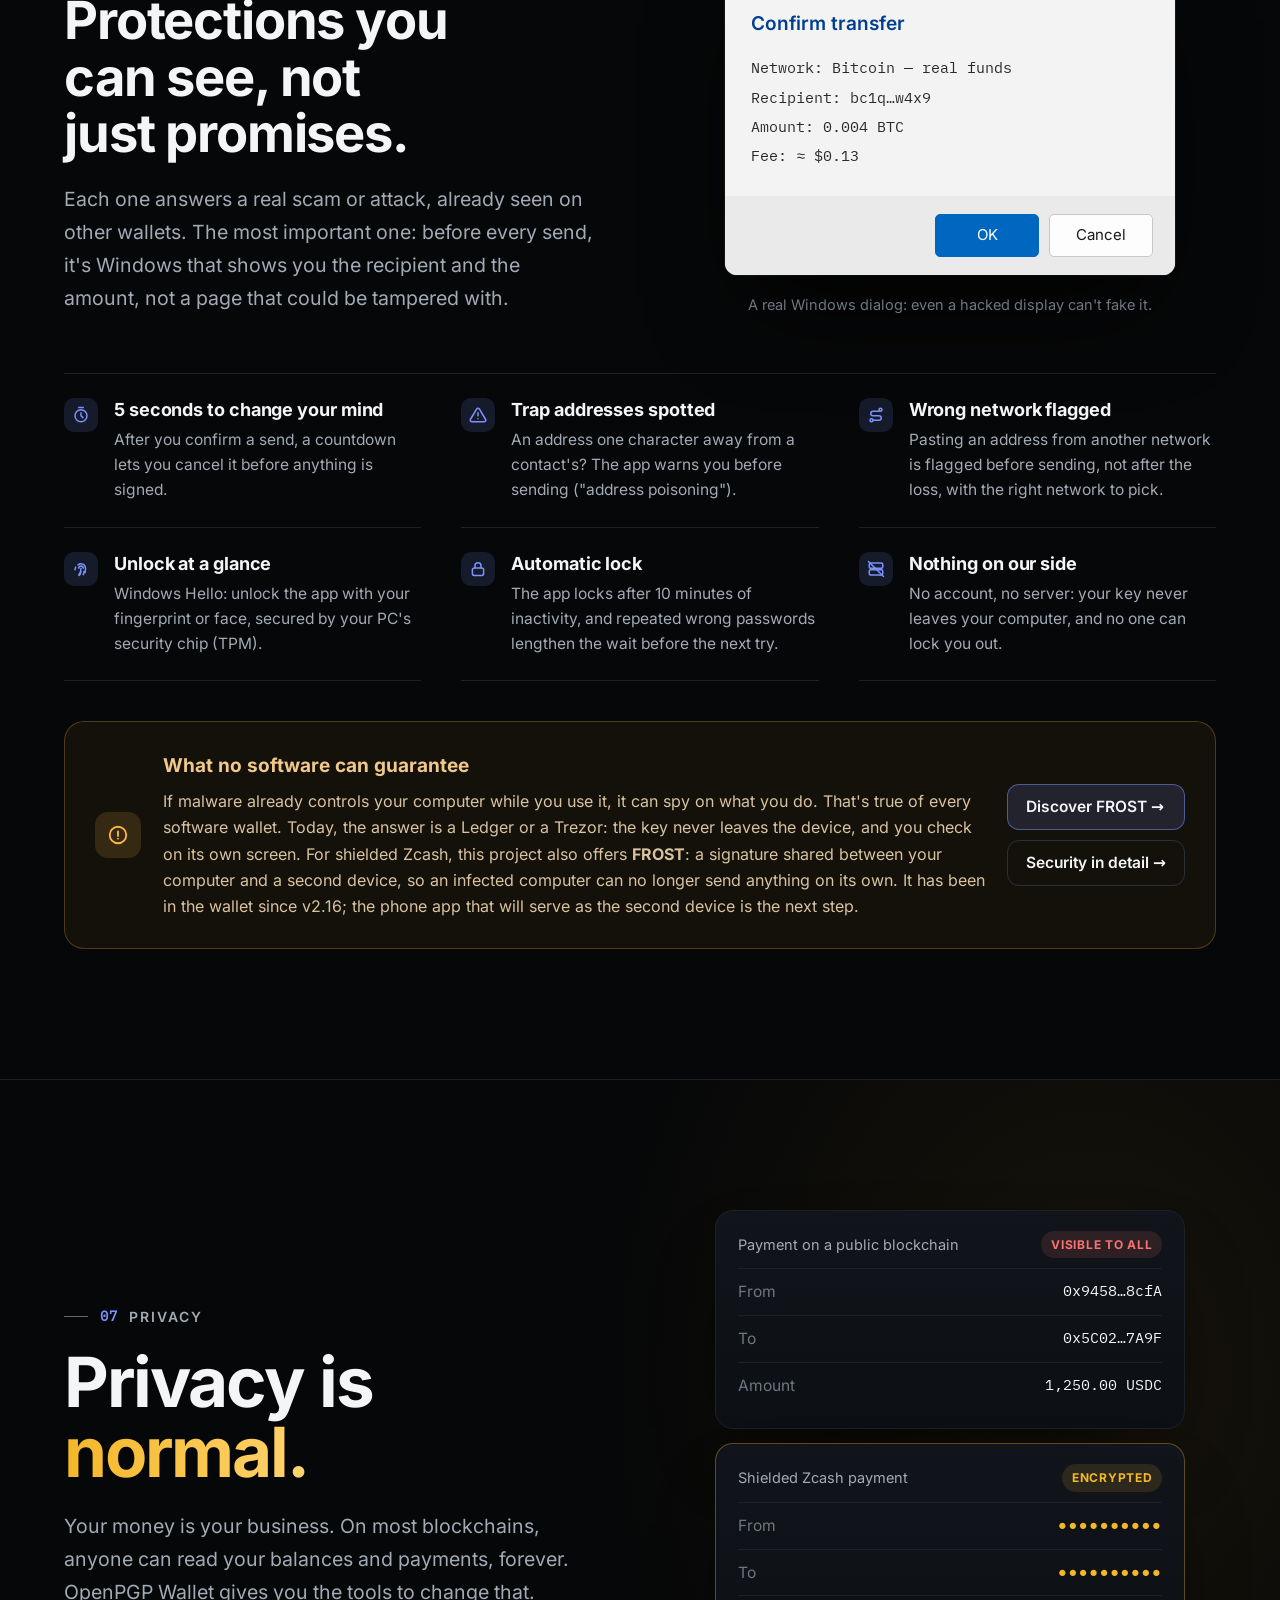
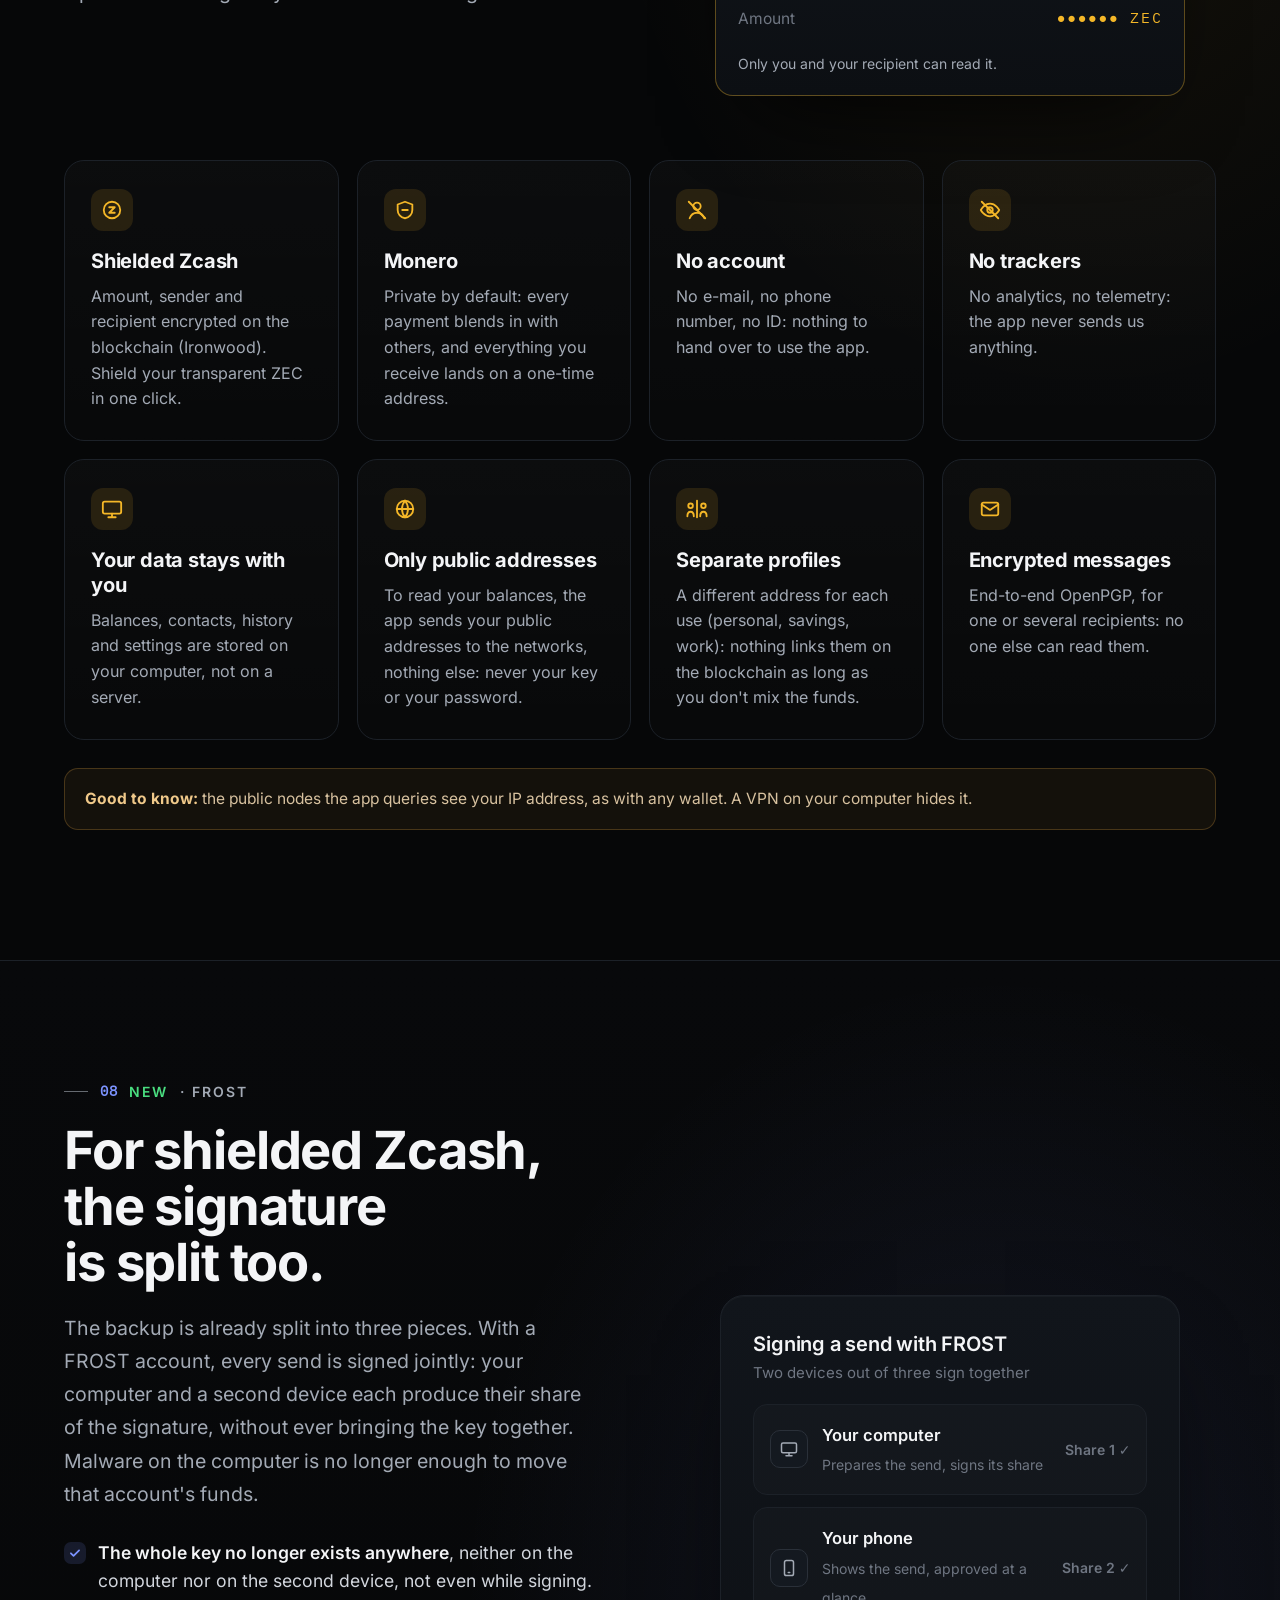
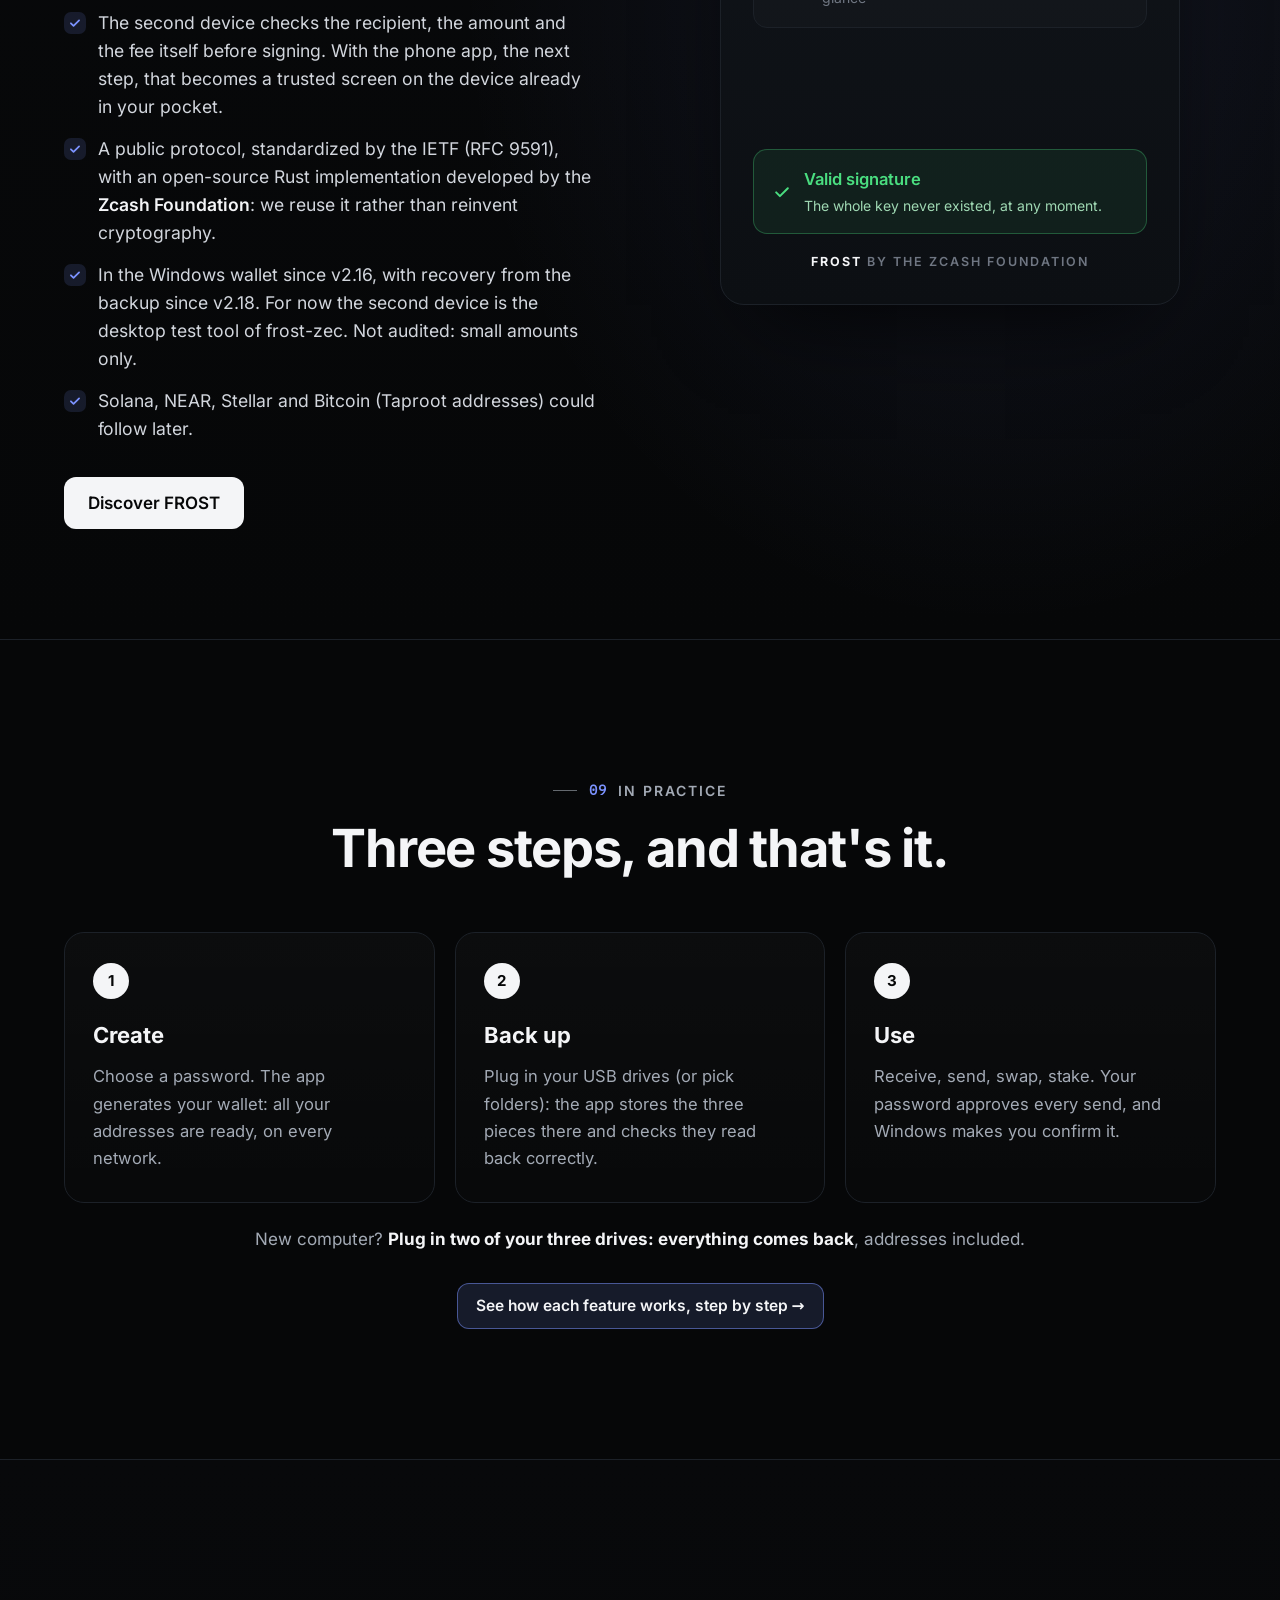
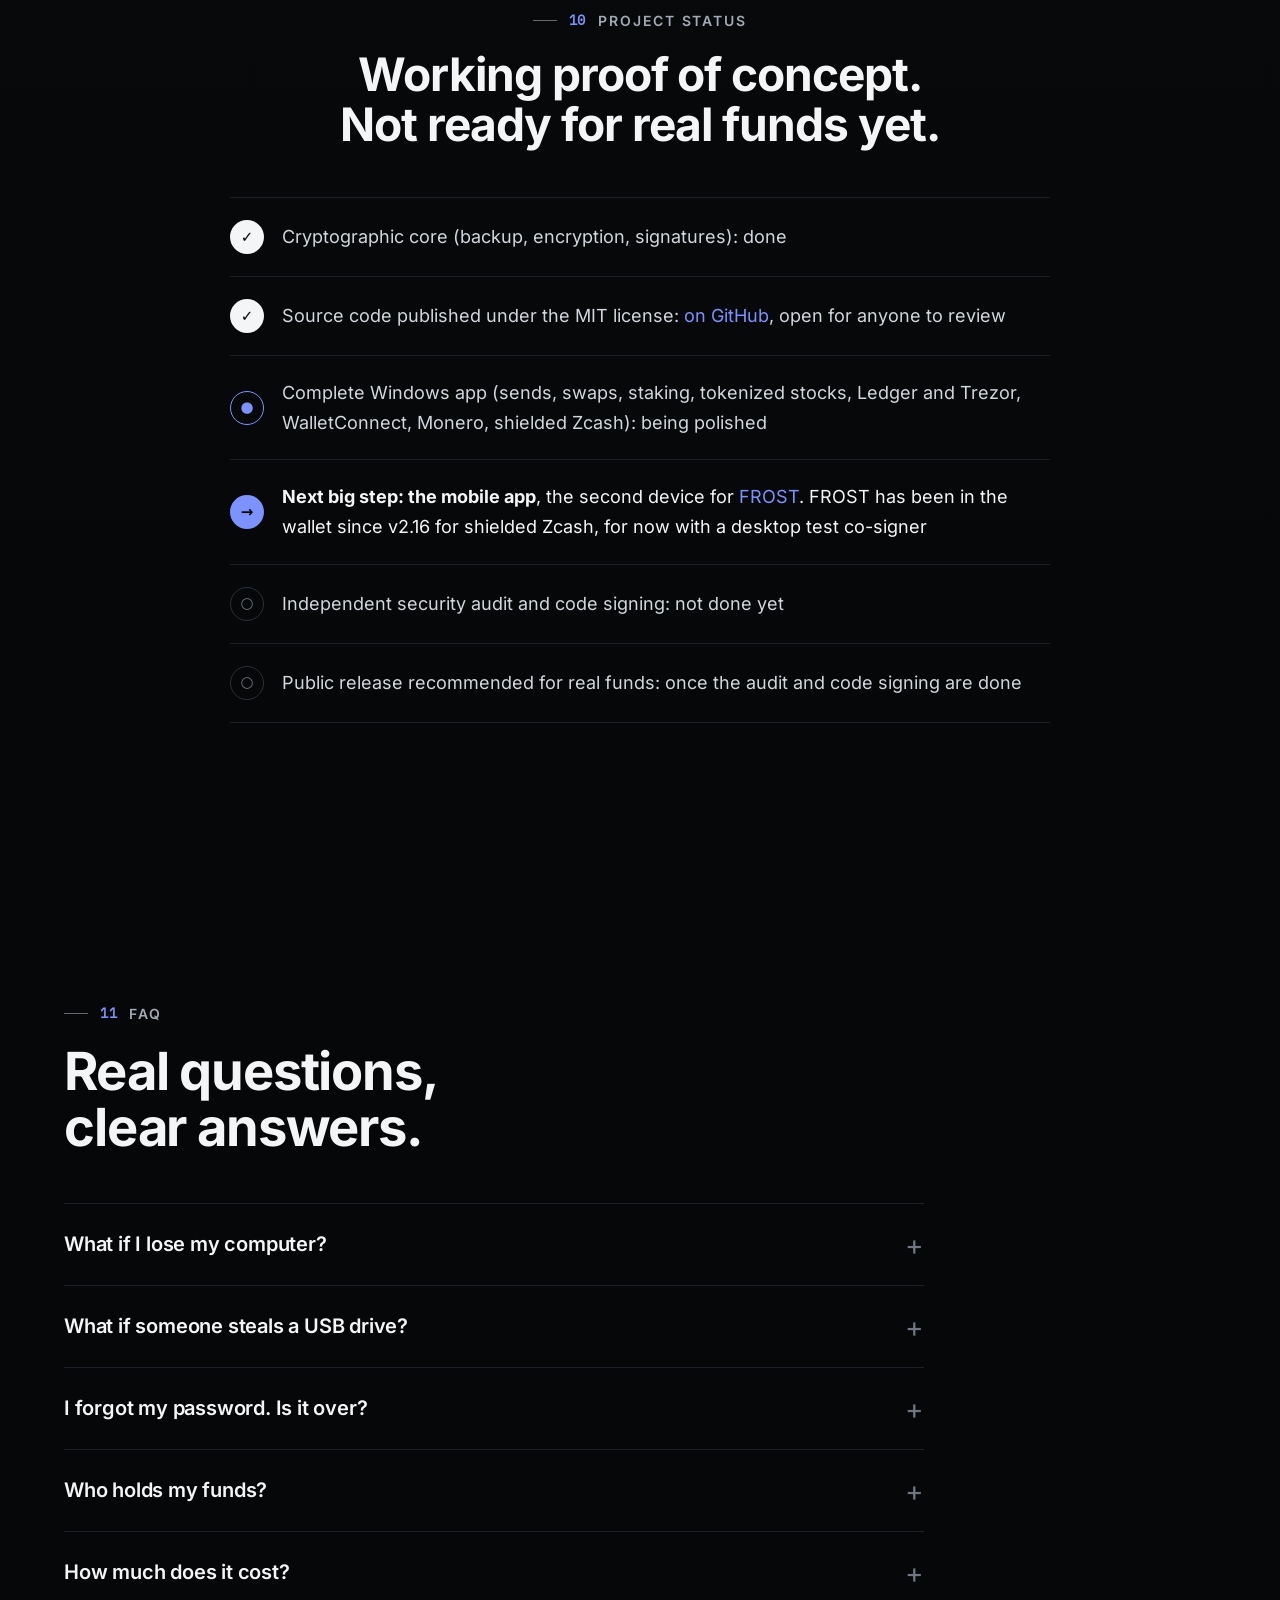
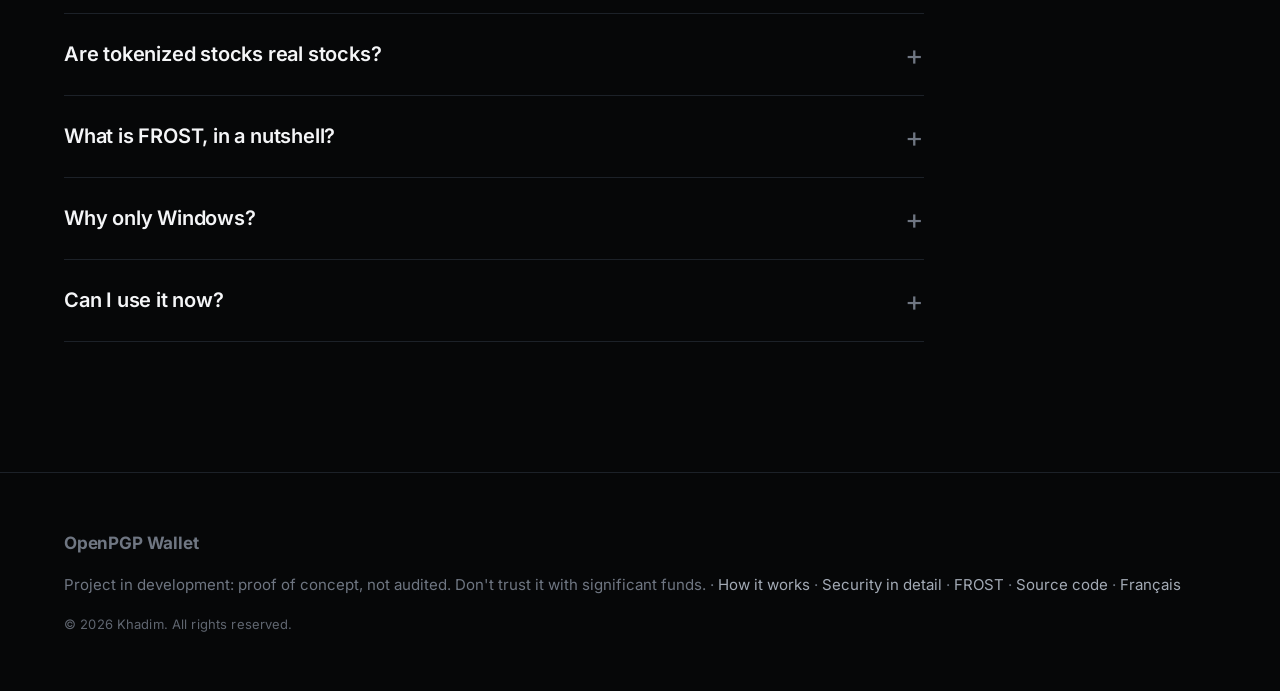
==== commit e80d0c46: "Home pages: FROST is in the wallet The FROST section, the honest-limits box, the roadmap and the FAQ" ====
--- a/en.html
+++ b/en.html
@@ -54,7 +54,7 @@
   <a class="dot" href="#sec-swap" title="Swaps" aria-label="Swaps"></a>
   <a class="dot" href="#sec-security" title="Security" aria-label="Security"></a>
   <a class="dot" href="#sec-privacy" title="Privacy" aria-label="Privacy"></a>
-  <a class="dot" href="#sec-frost" title="FROST, what's next" aria-label="FROST, what's next"></a>
+  <a class="dot" href="#sec-frost" title="FROST, shared signing" aria-label="FROST, shared signing"></a>
   <a class="dot" href="#sec-how" title="In practice" aria-label="In practice"></a>
   <a class="dot" href="#sec-status" title="Project status" aria-label="Project status"></a>
   <a class="dot" href="#sec-faq" title="FAQ" aria-label="FAQ"></a>
@@ -397,7 +397,7 @@
         <span class="honest-icon" aria-hidden="true"><svg width="22" height="22" viewBox="0 0 24 24" fill="none" stroke="currentColor" stroke-width="2" stroke-linecap="round" stroke-linejoin="round"><circle cx="12" cy="12" r="9"/><path d="M12 8v5M12 16h.01"/></svg></span>
         <div>
           <h3>What no software can guarantee</h3>
-          <p>If malware already controls your computer while you use it, it can spy on what you do. That's true of every software wallet. Today, the answer is a Ledger or a Trezor: the key never leaves the device, and you check on its own screen. Tomorrow, it will be <strong>FROST</strong>: a signature shared between your computer and your phone, so an infected computer can no longer send anything on its own.</p>
+          <p>If malware already controls your computer while you use it, it can spy on what you do. That's true of every software wallet. Today, the answer is a Ledger or a Trezor: the key never leaves the device, and you check on its own screen. For shielded Zcash, this project also offers <strong>FROST</strong>: a signature shared between your computer and a second device, so an infected computer can no longer send anything on its own. It has been in the wallet since v2.16; the phone app that will serve as the second device is the next step.</p>
         </div>
         <div class="honest-links">
           <a class="deep-link accent" href="#sec-frost">Discover FROST →</a>
@@ -484,14 +484,15 @@
   <section class="feature frost-feature" id="sec-frost">
     <div class="feature-inner">
       <div class="feature-copy">
-        <span class="eyebrow"><span class="num">08</span> <span class="new">What's next</span> · FROST</span>
-        <h2>Tomorrow, the signature will be split too.</h2>
-        <p class="lead">Today, the backup is split into three pieces. With FROST, every send will be signed jointly: your computer and your phone each produce their share of the signature, without ever bringing the key together. Malware on the computer will no longer be enough to move your funds.</p>
+        <span class="eyebrow"><span class="num">08</span> <span class="new">New</span> · FROST</span>
+        <h2>For shielded Zcash, the signature is split too.</h2>
+        <p class="lead">The backup is already split into three pieces. With a FROST account, every send is signed jointly: your computer and a second device each produce their share of the signature, without ever bringing the key together. Malware on the computer is no longer enough to move that account's funds.</p>
         <ul class="ticks">
-          <li><strong>The whole key no longer exists anywhere</strong>, neither on the computer nor on the phone, not even while signing.</li>
-          <li>Your phone shows the recipient and the amount, and you approve at a glance: a trusted screen, as with a hardware wallet, on the device already in your pocket.</li>
-          <li>A public protocol, standardized by the IETF (RFC 9591), with an open-source Rust implementation developed by the <strong>Zcash Foundation</strong>: we'll reuse it rather than reinvent cryptography.</li>
-          <li>Planned first for shielded Zcash, Solana, NEAR, Stellar and Bitcoin (Taproot addresses).</li>
+          <li><strong>The whole key no longer exists anywhere</strong>, neither on the computer nor on the second device, not even while signing.</li>
+          <li>The second device checks the recipient, the amount and the fee itself before signing. With the phone app, the next step, that becomes a trusted screen on the device already in your pocket.</li>
+          <li>A public protocol, standardized by the IETF (RFC 9591), with an open-source Rust implementation developed by the <strong>Zcash Foundation</strong>: we reuse it rather than reinvent cryptography.</li>
+          <li>In the Windows wallet since v2.16, with recovery from the backup since v2.18. For now the second device is the desktop test tool of frost-zec. Not audited: small amounts only.</li>
+          <li>Solana, NEAR, Stellar and Bitcoin (Taproot addresses) could follow later.</li>
         </ul>
         <div class="cta"><a class="btn btn-primary" href="frost-en.html">Discover FROST</a></div>
       </div>
@@ -564,7 +565,7 @@
         <div class="step reveal" style="--d: 0.05s"><span class="step-badge done">✓</span><span>Cryptographic core (backup, encryption, signatures): done</span></div>
         <div class="step reveal" style="--d: 0.08s"><span class="step-badge done">✓</span><span>Source code published under the MIT license: <a href="https://github.com/OpenPGP-Wallet/openpgp-wallet" target="_blank" rel="noopener">on GitHub</a>, open for anyone to review</span></div>
         <div class="step reveal" style="--d: 0.12s"><span class="step-badge doing">●</span><span>Complete Windows app (sends, swaps, staking, tokenized stocks, Ledger and Trezor, WalletConnect, Monero, shielded Zcash): being polished</span></div>
-        <div class="step next reveal" style="--d: 0.19s"><span class="step-badge next">→</span><span><strong>Next big step: <a href="frost-en.html">FROST</a></strong>, a signature shared between your computer and your phone, with the mobile app that goes with it: a research prototype already signs on mainnet, wallet integration ahead</span></div>
+        <div class="step next reveal" style="--d: 0.19s"><span class="step-badge next">→</span><span><strong>Next big step: the mobile app</strong>, the second device for <a href="frost-en.html">FROST</a>. FROST has been in the wallet since v2.16 for shielded Zcash, for now with a desktop test co-signer</span></div>
         <div class="step reveal" style="--d: 0.26s"><span class="step-badge todo">○</span><span>Independent security audit and code signing: not done yet</span></div>
         <div class="step reveal" style="--d: 0.33s"><span class="step-badge todo">○</span><span>Public release recommended for real funds: once the audit and code signing are done</span></div>
       </div>
@@ -605,7 +606,7 @@
         </details>
         <details>
           <summary>What is FROST, in a nutshell?</summary>
-          <p>A way of signing jointly. Today, your key is rebuilt for a brief moment on the computer to sign a send. With FROST, the computer and the phone each sign their share and the whole key never exists: to steal your funds, someone would have to hack both devices at the same time.</p>
+          <p>A way of signing jointly. For an ordinary account, your key is rebuilt for a brief moment on the computer to sign a send. With a FROST account (shielded Zcash, since v2.16), the computer and a second device each sign their share and the whole key never exists: to steal the funds, someone would have to hack both devices at the same time.</p>
         </details>
         <details>
           <summary>Why only Windows?</summary>
